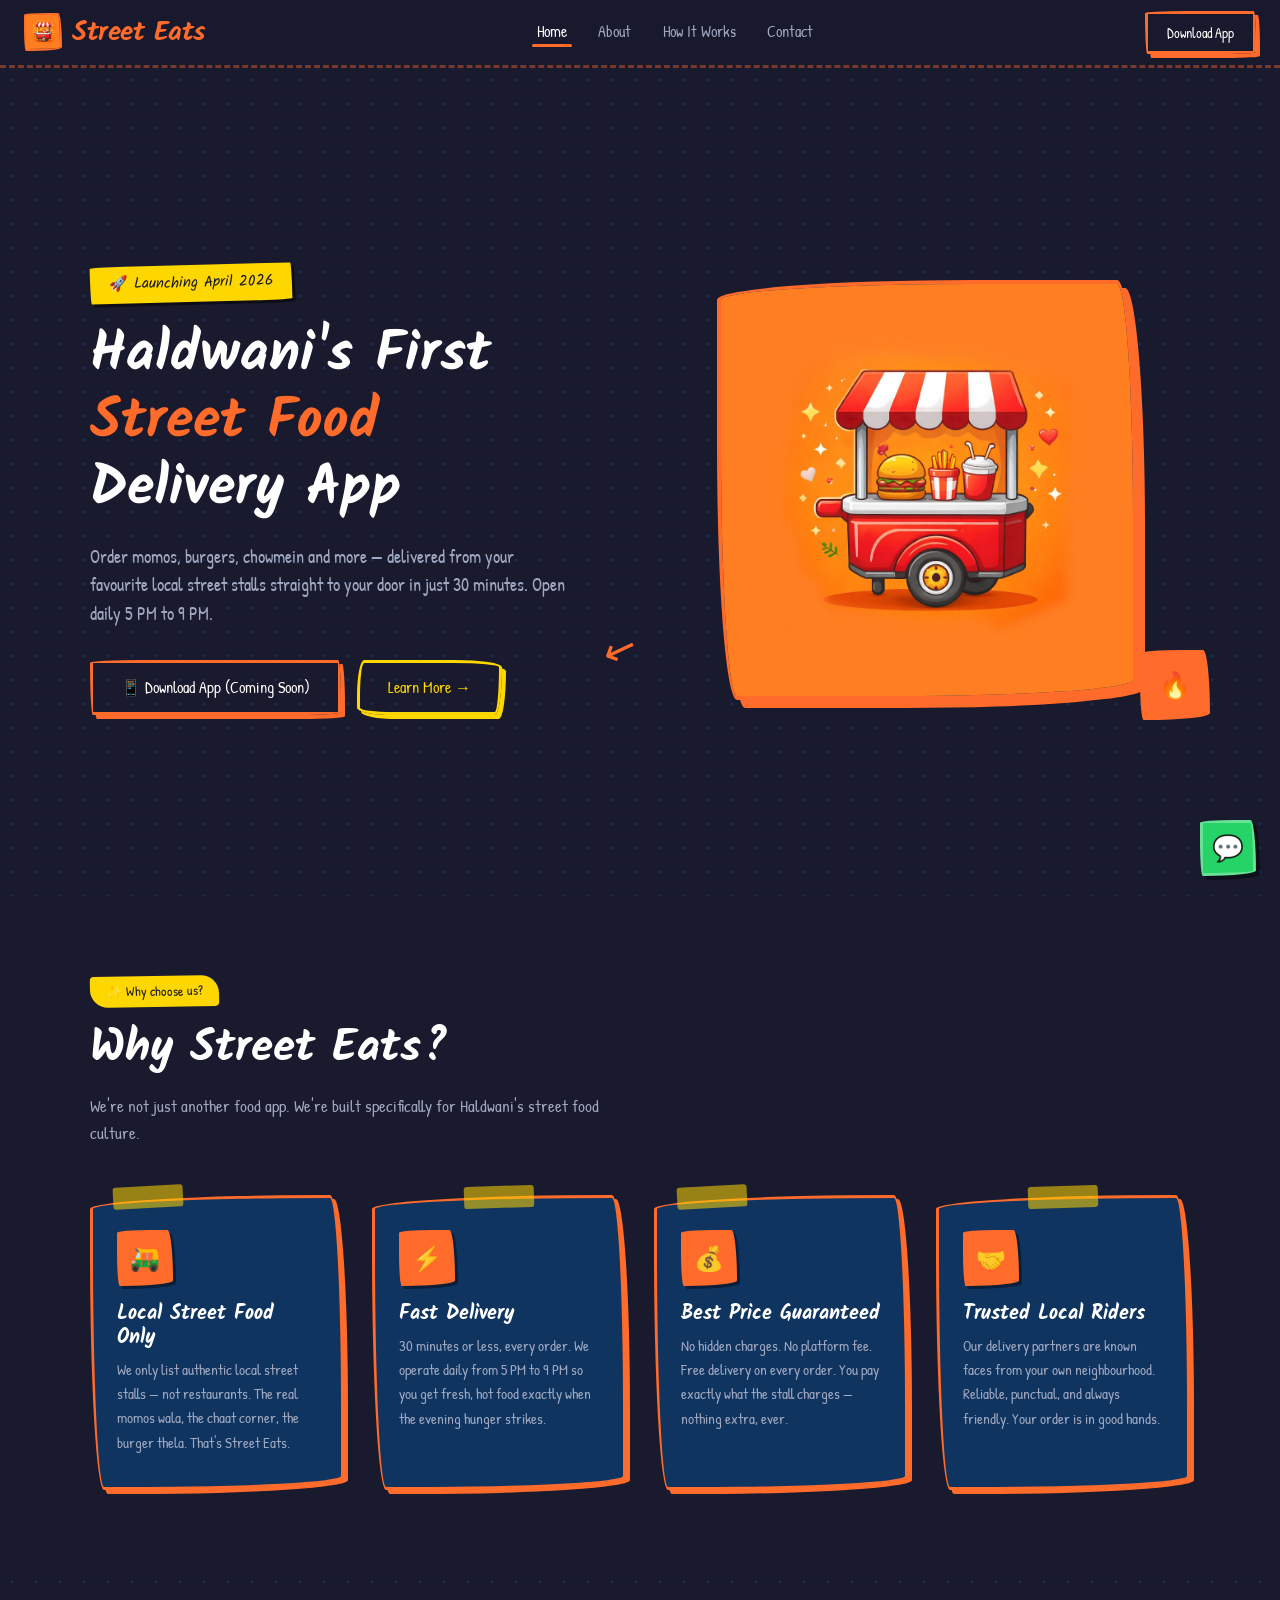
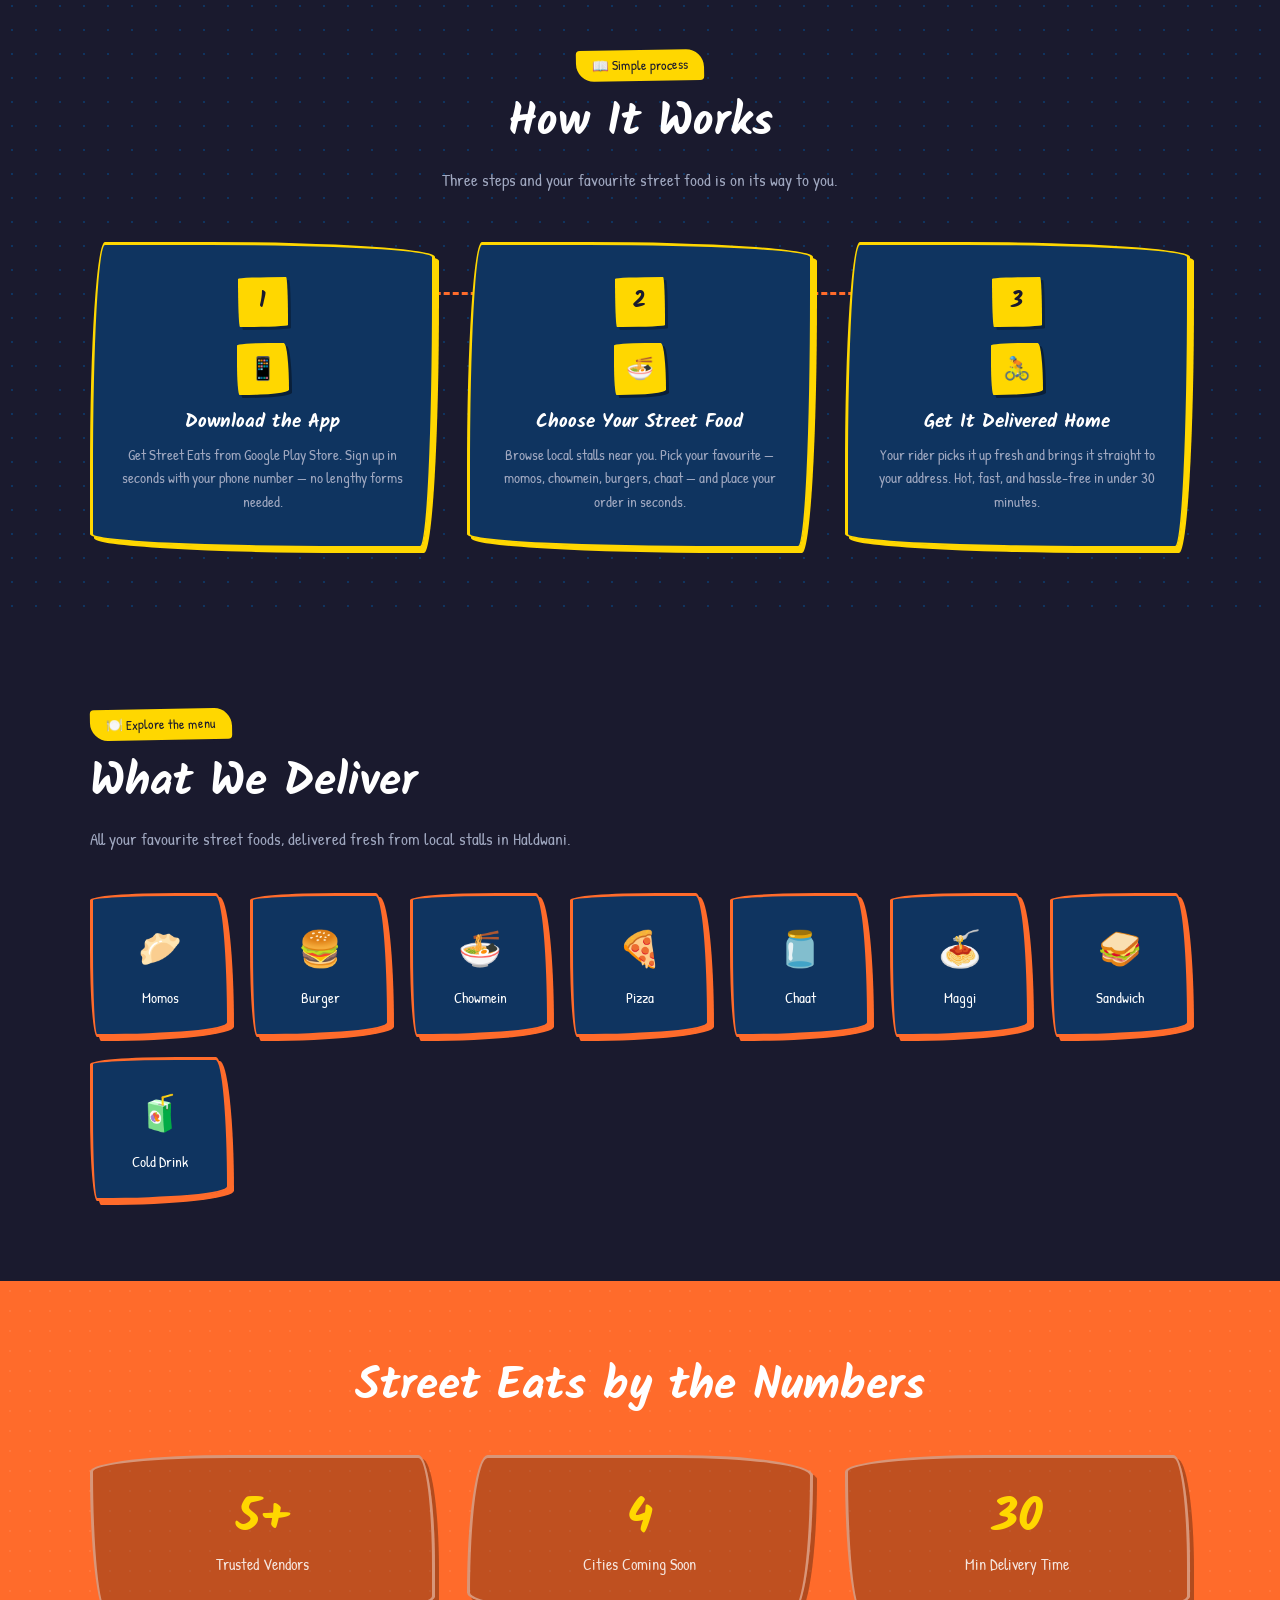
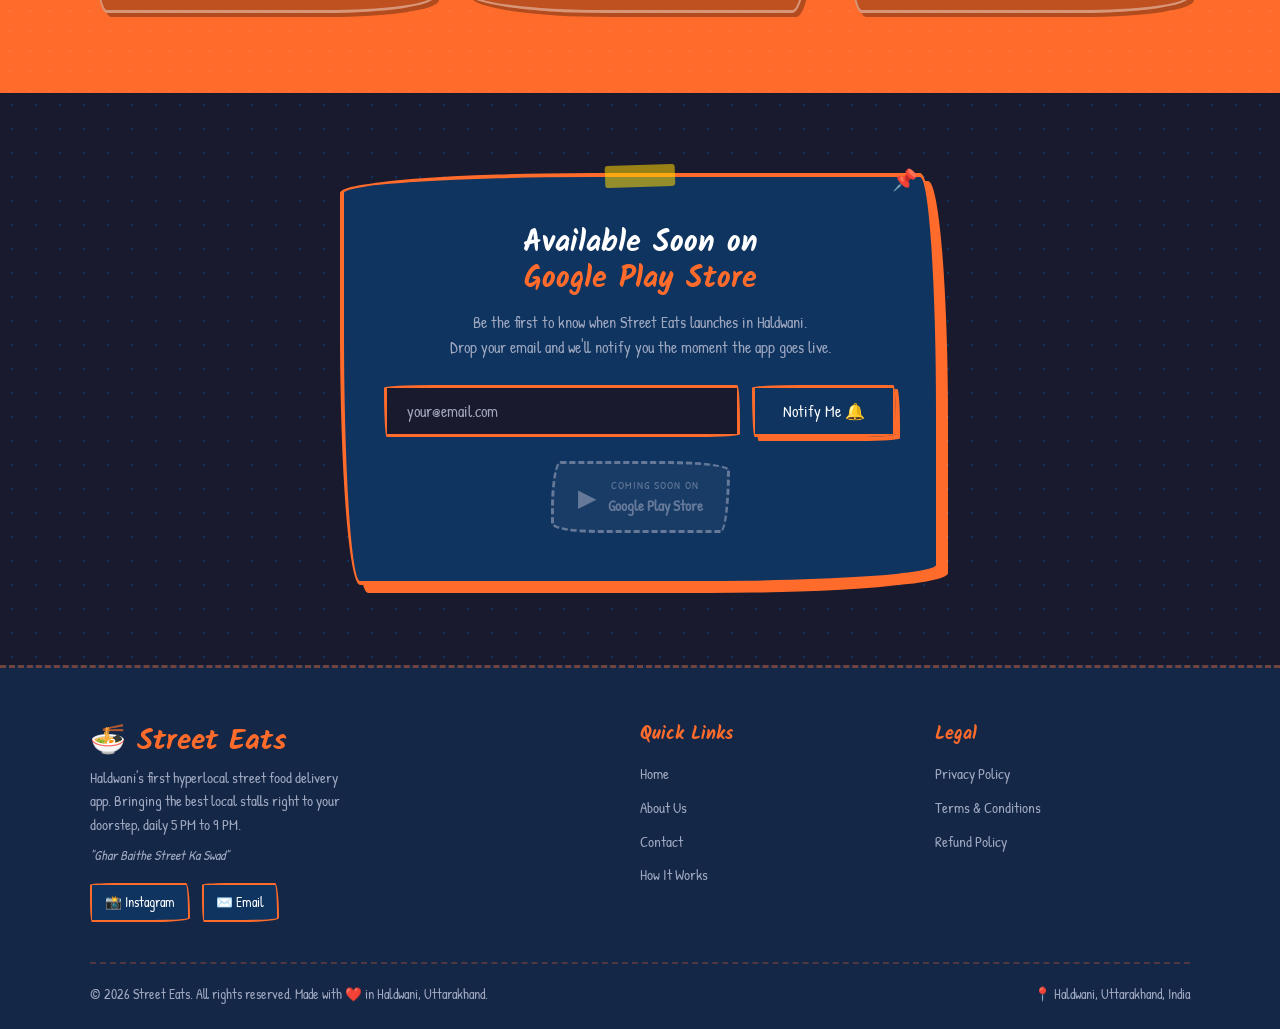
==== index.html @ ac2088eb "Update index.html" ====
<!DOCTYPE html>
<html lang="en">
<head>
  <meta charset="UTF-8" />
  <meta name="viewport" content="width=device-width, initial-scale=1.0" />
  <title>Street Eats — Haldwani's First Street Food Delivery App</title>
  <meta name="description" content="Street Eats delivers authentic local street food — momos, chowmein, burgers, chaat and more — right to your door in Haldwani. Open daily 5 PM to 9 PM. Launching April 2026." />
  <meta name="keywords" content="Street Eats, Haldwani food delivery, street food delivery, momos delivery Haldwani, local food app Uttarakhand" />
  <meta name="author" content="Street Eats" />
  <meta property="og:title" content="Street Eats — Haldwani's First Street Food Delivery App" />
  <meta property="og:description" content="Order momos, chowmein, burgers and more from your favourite local street stalls. Delivered in 30 minutes. Launching April 2026." />
  <meta property="og:type" content="website" />
  <meta property="og:image" content="logo.jpg" />
  <meta name="twitter:card" content="summary_large_image" />
  <link rel="icon" href="favicon.ico" type="image/x-icon" />
  <link rel="apple-touch-icon" href="apple-touch-icon.png" />
  <link rel="manifest" href="manifest.json" />
  <link rel="canonical" href="https://streeteats.in/" />
  <link rel="stylesheet" href="style.css" />
  <link rel="preconnect" href="https://fonts.googleapis.com" />
  <link rel="preconnect" href="https://fonts.gstatic.com" crossorigin />
  <link href="https://fonts.googleapis.com/css2?family=Kalam:wght@400;700&family=Patrick+Hand&display=swap" rel="stylesheet" />
</head>
<body>

<!-- NAVBAR -->
<nav class="navbar" role="navigation" aria-label="Main Navigation">
  <a href="index.html" class="nav-logo" aria-label="Street Eats Home">
    <img src="logo.jpg" alt="Street Eats Logo" width="38" height="38" />
    Street Eats
  </a>
  <ul class="nav-links" role="list">
    <li><a href="index.html">Home</a></li>
    <li><a href="about.html">About</a></li>
    <li><a href="index.html#how-it-works">How It Works</a></li>
    <li><a href="contact.html">Contact</a></li>
  </ul>
  <a href="index.html#download" class="nav-cta">Download App</a>
  <button class="hamburger" aria-label="Toggle Menu" aria-expanded="false">
    <span></span><span></span><span></span>
  </button>
  <div class="mobile-menu" role="list">
    <a href="index.html">Home</a>
    <a href="about.html">About</a>
    <a href="index.html#how-it-works">How It Works</a>
    <a href="contact.html">Contact</a>
    <a href="index.html#download">Download App</a>
  </div>
</nav>

<!-- HERO -->
<section class="hero dot-bg" aria-labelledby="hero-heading">
  <div class="hero-content">
    <div class="hero-text">
      <div class="hero-badge">🚀 Launching April 2026</div>
      <h1 id="hero-heading">
        Haldwani's First<br/>
        <span>Street Food</span><br/>
        Delivery App
      </h1>
      <p>Order momos, burgers, chowmein and more — delivered from your favourite local street stalls straight to your door in just 30 minutes. Open daily 5 PM to 9 PM.</p>
      <div class="hero-btns">
        <a href="#download" class="btn-primary">📱 Download App (Coming Soon)</a>
        <a href="about.html" class="btn-secondary">Learn More →</a>
      </div>
    </div>
    <div class="hero-img-wrapper">
      <div class="hero-img-box">
        <img src="logo.jpg" alt="Street Eats — Street Food Cart delivering local food" loading="eager" />
      </div>
      <div class="bounce-circle" aria-hidden="true">🔥</div>
      <div class="hand-arrow" aria-hidden="true">↙</div>
    </div>
  </div>
</section>

<!-- FEATURES -->
<section id="features" aria-labelledby="features-heading">
  <div class="container">
    <div class="reveal">
      <span class="section-tag">✨ Why choose us?</span>
      <h2 id="features-heading" class="section-title">Why Street Eats?</h2>
      <p class="section-subtitle">We're not just another food app. We're built specifically for Haldwani's street food culture.</p>
    </div>
    <div class="features-grid">
      <div class="feature-card tape tape-left reveal">
        <div class="icon-circle">🛺</div>
        <h3>Local Street Food Only</h3>
        <p>We only list authentic local street stalls — not restaurants. The real momos wala, the chaat corner, the burger thela. That's Street Eats.</p>
      </div>
      <div class="feature-card tape reveal">
        <div class="icon-circle">⚡</div>
        <h3>Fast Delivery</h3>
        <p>30 minutes or less, every order. We operate daily from 5 PM to 9 PM so you get fresh, hot food exactly when the evening hunger strikes.</p>
      </div>
      <div class="feature-card tape tape-left reveal">
        <div class="icon-circle">💰</div>
        <h3>Best Price Guaranteed</h3>
        <p>No hidden charges. No platform fee. Free delivery on every order. You pay exactly what the stall charges — nothing extra, ever.</p>
      </div>
      <div class="feature-card tape reveal">
        <div class="icon-circle">🤝</div>
        <h3>Trusted Local Riders</h3>
        <p>Our delivery partners are known faces from your own neighbourhood. Reliable, punctual, and always friendly. Your order is in good hands.</p>
      </div>
    </div>
  </div>
</section>

<!-- HOW IT WORKS -->
<section id="how-it-works" class="dot-bg" aria-labelledby="hiw-heading">
  <div class="container">
    <div class="reveal" style="text-align:center; margin-bottom:1rem;">
      <span class="section-tag">📖 Simple process</span>
      <h2 id="hiw-heading" class="section-title">How It Works</h2>
      <p class="section-subtitle" style="margin:0 auto;">Three steps and your favourite street food is on its way to you.</p>
    </div>
    <div class="steps-wrapper">
      <div class="step-card reveal">
        <div class="step-num">1</div>
        <div class="icon-circle icon-circle-gold" style="margin:0 auto 1rem; width:52px; height:52px; font-size:1.4rem;">📱</div>
        <h3>Download the App</h3>
        <p>Get Street Eats from Google Play Store. Sign up in seconds with your phone number — no lengthy forms needed.</p>
      </div>
      <div class="step-card reveal">
        <div class="step-num">2</div>
        <div class="icon-circle icon-circle-gold" style="margin:0 auto 1rem; width:52px; height:52px; font-size:1.4rem;">🍜</div>
        <h3>Choose Your Street Food</h3>
        <p>Browse local stalls near you. Pick your favourite — momos, chowmein, burgers, chaat — and place your order in seconds.</p>
      </div>
      <div class="step-card reveal">
        <div class="step-num">3</div>
        <div class="icon-circle icon-circle-gold" style="margin:0 auto 1rem; width:52px; height:52px; font-size:1.4rem;">🚴</div>
        <h3>Get It Delivered Home</h3>
        <p>Your rider picks it up fresh and brings it straight to your address. Hot, fast, and hassle-free in under 30 minutes.</p>
      </div>
    </div>
  </div>
</section>

<!-- FOOD CATEGORIES -->
<section id="menu" aria-labelledby="food-heading">
  <div class="container">
    <div class="reveal">
      <span class="section-tag">🍽️ Explore the menu</span>
      <h2 id="food-heading" class="section-title">What We Deliver</h2>
      <p class="section-subtitle">All your favourite street foods, delivered fresh from local stalls in Haldwani.</p>
    </div>
    <div class="food-grid" role="list">
      <div class="food-card reveal" role="listitem">
        <span class="emoji">🥟</span>
        <span>Momos</span>
      </div>
      <div class="food-card reveal" role="listitem">
        <span class="emoji">🍔</span>
        <span>Burger</span>
      </div>
      <div class="food-card reveal" role="listitem">
        <span class="emoji">🍜</span>
        <span>Chowmein</span>
      </div>
      <div class="food-card reveal" role="listitem">
        <span class="emoji">🍕</span>
        <span>Pizza</span>
      </div>
      <div class="food-card reveal" role="listitem">
        <span class="emoji">🫙</span>
        <span>Chaat</span>
      </div>
      <div class="food-card reveal" role="listitem">
        <span class="emoji">🍝</span>
        <span>Maggi</span>
      </div>
      <div class="food-card reveal" role="listitem">
        <span class="emoji">🥪</span>
        <span>Sandwich</span>
      </div>
      <div class="food-card reveal" role="listitem">
        <span class="emoji">🧃</span>
        <span>Cold Drink</span>
      </div>
    </div>
  </div>
</section>

<!-- STATS -->
<section class="stats-section" aria-labelledby="stats-heading">
  <div class="container">
    <h2 id="stats-heading" class="section-title reveal" style="text-align:center; color:#fff; margin-bottom:2.5rem;">Street Eats by the Numbers</h2>
    <div class="stats-grid">
      <div class="stat-blob reveal">
        <h3>5+</h3>
        <p>Trusted Vendors</p>
      </div>
      <div class="stat-blob reveal">
        <h3>4</h3>
        <p>Cities Coming Soon</p>
      </div>
      <div class="stat-blob reveal">
        <h3>30</h3>
        <p>Min Delivery Time</p>
      </div>
    </div>
  </div>
</section>

<!-- DOWNLOAD CTA -->
<section id="download" class="dot-bg" aria-labelledby="cta-heading">
  <div class="container">
    <div class="cta-card tape thumbtack reveal">
      <h2 id="cta-heading" style="font-size:1.9rem; margin-bottom:0.75rem;">Available Soon on<br/><span style="color:var(--primary)">Google Play Store</span></h2>
      <p style="color:var(--muted); margin-bottom:0.5rem;">Be the first to know when Street Eats launches in Haldwani.<br/>Drop your email and we'll notify you the moment the app goes live.</p>
      <form class="email-form notify-form" aria-label="Email notification signup">
        <input type="email" class="email-input" placeholder="your@email.com" required aria-label="Email address" />
        <button type="submit" class="btn-primary">Notify Me 🔔</button>
      </form>
      <div class="play-badge" aria-label="Google Play Store — Coming Soon">
        <span style="font-size:1.5rem;">▶</span>
        <div>
          <div style="font-size:0.7rem; letter-spacing:1px; text-transform:uppercase;">Coming soon on</div>
          <div style="font-size:0.95rem; font-weight:600;">Google Play Store</div>
        </div>
      </div>
    </div>
  </div>
</section>

<!-- FOOTER -->
<footer role="contentinfo">
  <div class="footer-grid">
    <div class="footer-brand">
      <h2>🍜 Street Eats</h2>
      <p>Haldwani's first hyperlocal street food delivery app. Bringing the best local stalls right to your doorstep, daily 5 PM to 9 PM.</p>
      <p style="margin-top:0.5rem; color:var(--muted); font-size:0.85rem; font-style:italic;">"Ghar Baithe Street Ka Swad"</p>
      <div class="footer-social">
        <a href="https://instagram.com/streeteats.hld" class="social-btn" target="_blank" rel="noopener noreferrer" aria-label="Follow us on Instagram">📸 Instagram</a>
        <a href="mailto:support@streeteats.in" class="social-btn" aria-label="Email us">✉️ Email</a>
      </div>
    </div>
    <div class="footer-links">
      <h4>Quick Links</h4>
      <ul>
        <li><a href="index.html">Home</a></li>
        <li><a href="about.html">About Us</a></li>
        <li><a href="contact.html">Contact</a></li>
        <li><a href="index.html#how-it-works">How It Works</a></li>
      </ul>
    </div>
    <div class="footer-links">
      <h4>Legal</h4>
      <ul>
        <li><a href="privacy.html">Privacy Policy</a></li>
        <li><a href="terms.html">Terms &amp; Conditions</a></li>
        <li><a href="refund.html">Refund Policy</a></li>
      </ul>
    </div>
  </div>
  <div class="footer-bottom">
    <p>© 2026 Street Eats. All rights reserved. Made with ❤️ in Haldwani, Uttarakhand.</p>
    <p>📍 Haldwani, Uttarakhand, India</p>
  </div>
</footer>

<!-- FLOATING BUTTONS -->
<a href="https://wa.me/918630140017" class="whatsapp-fab" target="_blank" rel="noopener noreferrer" aria-label="Chat with us on WhatsApp">💬</a>
<a href="#" class="scroll-top" aria-label="Scroll to top">↑</a>

<script src="script.js"></script>
</body>
</html>
---- style.css ----
@import url('https://fonts.googleapis.com/css2?family=Kalam:wght@400;700&family=Patrick+Hand&display=swap');

:root {
  --bg: #1A1A2E;
  --card: #0F3460;
  --primary: #FF6B2B;
  --gold: #FFD700;
  --text: #FFFFFF;
  --muted: #A0A8C0;
  --success: #00C48C;
  --shadow-sm: 4px 4px 0px 0px #FF6B2B;
  --shadow-lg: 8px 8px 0px 0px #FF6B2B;
  --shadow-gold: 4px 4px 0px 0px #FFD700;
  --radius-wobbly: 255px 15px 225px 15px / 15px 225px 15px 255px;
  --radius-wobbly-2: 15px 225px 15px 255px / 225px 15px 255px 15px;
  --radius-wobbly-3: 120px 20px 180px 10px / 10px 180px 20px 120px;
  --radius-wobbly-4: 30px 200px 30px 150px / 150px 30px 200px 30px;
  --radius-btn: 220px 12px 180px 12px / 12px 180px 12px 220px;
}

*, *::before, *::after { box-sizing: border-box; margin: 0; padding: 0; }

html { scroll-behavior: smooth; }

body {
  font-family: 'Patrick Hand', cursive;
  background: var(--bg);
  color: var(--text);
  line-height: 1.6;
  overflow-x: hidden;
}

h1, h2, h3, h4, h5 {
  font-family: 'Kalam', cursive;
  font-weight: 700;
  line-height: 1.2;
}

/* DOT PATTERN BG */
.dot-bg {
  background-color: var(--bg);
  background-image: radial-gradient(#0F3460 1.5px, transparent 1.5px);
  background-size: 24px 24px;
}

/* ─── NAVBAR ─── */
.navbar {
  position: sticky;
  top: 0;
  z-index: 1000;
  background: rgba(26, 26, 46, 0.97);
  backdrop-filter: blur(8px);
  border-bottom: 3px dashed rgba(255, 107, 43, 0.4);
  padding: 0 1.5rem;
  display: flex;
  align-items: center;
  justify-content: space-between;
  height: 68px;
}

.nav-logo {
  font-family: 'Kalam', cursive;
  font-size: 1.7rem;
  font-weight: 700;
  color: var(--primary);
  text-decoration: none;
  display: flex;
  align-items: center;
  gap: 10px;
  letter-spacing: -0.5px;
}

.nav-logo img {
  width: 38px;
  height: 38px;
  border-radius: var(--radius-wobbly-3);
  border: 2px solid var(--primary);
  object-fit: cover;
}

.nav-links {
  display: flex;
  align-items: center;
  gap: 0.25rem;
  list-style: none;
}

.nav-links a {
  font-family: 'Patrick Hand', cursive;
  font-size: 1rem;
  color: var(--muted);
  text-decoration: none;
  padding: 0.4rem 0.85rem;
  border-radius: 999px;
  transition: color 0.15s, background 0.15s;
  position: relative;
}

.nav-links a::after {
  content: '';
  position: absolute;
  bottom: 2px;
  left: 50%;
  transform: translateX(-50%);
  width: 0;
  height: 3px;
  background: var(--primary);
  border-radius: 4px;
  transition: width 0.2s;
}

.nav-links a:hover, .nav-links a.active {
  color: var(--text);
}

.nav-links a:hover::after, .nav-links a.active::after {
  width: 70%;
}

.nav-cta {
  font-family: 'Patrick Hand', cursive;
  background: transparent;
  border: 3px solid var(--primary);
  color: var(--text);
  padding: 0.45rem 1.2rem;
  border-radius: var(--radius-btn);
  cursor: pointer;
  font-size: 0.9rem;
  box-shadow: var(--shadow-sm);
  transition: all 0.1s;
  text-decoration: none;
  display: inline-block;
}

.nav-cta:hover {
  background: var(--primary);
  box-shadow: 2px 2px 0px 0px var(--primary);
  transform: translate(-1px, -1px);
}

.hamburger {
  display: none;
  flex-direction: column;
  gap: 5px;
  cursor: pointer;
  background: none;
  border: none;
  padding: 4px;
}

.hamburger span {
  display: block;
  width: 24px;
  height: 3px;
  background: var(--primary);
  border-radius: 4px;
  transition: all 0.3s;
}

.hamburger.open span:nth-child(1) { transform: translateY(8px) rotate(45deg); }
.hamburger.open span:nth-child(2) { opacity: 0; }
.hamburger.open span:nth-child(3) { transform: translateY(-8px) rotate(-45deg); }

.mobile-menu {
  display: none;
  position: absolute;
  top: 68px;
  left: 0;
  right: 0;
  background: rgba(15, 52, 96, 0.98);
  border-bottom: 3px solid var(--primary);
  padding: 1rem 1.5rem;
  flex-direction: column;
  gap: 0.5rem;
}

.mobile-menu.open { display: flex; }

.mobile-menu a {
  font-family: 'Patrick Hand', cursive;
  font-size: 1.1rem;
  color: var(--text);
  text-decoration: none;
  padding: 0.6rem 0;
  border-bottom: 1px dashed rgba(255,107,43,0.3);
}

.mobile-menu a:hover { color: var(--primary); }

/* ─── BUTTONS ─── */
.btn-primary {
  font-family: 'Patrick Hand', cursive;
  font-size: 1rem;
  background: transparent;
  color: var(--text);
  border: 3px solid var(--primary);
  padding: 0.75rem 1.75rem;
  border-radius: var(--radius-btn);
  box-shadow: var(--shadow-sm);
  cursor: pointer;
  text-decoration: none;
  display: inline-block;
  transition: all 0.1s;
  white-space: nowrap;
}

.btn-primary:hover {
  background: var(--primary);
  box-shadow: 2px 2px 0px 0px var(--primary);
  transform: translate(-2px, -2px);
}

.btn-primary:active {
  box-shadow: none;
  transform: translate(2px, 2px);
}

.btn-secondary {
  font-family: 'Patrick Hand', cursive;
  font-size: 1rem;
  background: transparent;
  color: var(--gold);
  border: 3px solid var(--gold);
  padding: 0.75rem 1.75rem;
  border-radius: var(--radius-wobbly-4);
  box-shadow: var(--shadow-gold);
  cursor: pointer;
  text-decoration: none;
  display: inline-block;
  transition: all 0.1s;
  white-space: nowrap;
}

.btn-secondary:hover {
  background: var(--gold);
  color: var(--bg);
  box-shadow: 2px 2px 0px 0px var(--gold);
  transform: translate(-2px, -2px);
}

.btn-secondary:active {
  box-shadow: none;
  transform: translate(2px, 2px);
}

/* ─── WOBBLY CARD ─── */
.card {
  background: var(--card);
  border: 3px solid var(--primary);
  border-radius: var(--radius-wobbly);
  box-shadow: var(--shadow-sm);
  padding: 1.5rem;
  transition: transform 0.1s, box-shadow 0.1s;
  position: relative;
}

.card:hover {
  transform: rotate(0.5deg) translate(-2px, -2px);
  box-shadow: var(--shadow-lg);
}

.card-gold {
  background: var(--gold);
  border: 3px solid var(--bg);
  border-radius: var(--radius-wobbly-2);
  box-shadow: 4px 4px 0px 0px var(--bg);
  color: var(--bg);
  padding: 1.5rem;
  transition: transform 0.1s, box-shadow 0.1s;
}

.card-gold:hover {
  transform: rotate(-0.5deg) translate(-2px, -2px);
  box-shadow: 8px 8px 0px 0px var(--bg);
}

/* TAPE DECORATION */
.tape::before {
  content: '';
  position: absolute;
  top: -12px;
  left: 50%;
  transform: translateX(-50%) rotate(-2deg);
  width: 70px;
  height: 22px;
  background: rgba(255, 215, 0, 0.55);
  border-radius: 3px;
  z-index: 2;
}

.tape-left::before {
  left: 20px;
  transform: rotate(-3deg);
}

/* THUMBTACK */
.thumbtack::after {
  content: '📌';
  position: absolute;
  top: -14px;
  right: 18px;
  font-size: 1.3rem;
}

/* ─── ICON CIRCLE ─── */
.icon-circle {
  width: 56px;
  height: 56px;
  background: var(--primary);
  border-radius: var(--radius-wobbly-3);
  display: flex;
  align-items: center;
  justify-content: center;
  font-size: 1.5rem;
  flex-shrink: 0;
  box-shadow: 3px 3px 0px 0px rgba(0,0,0,0.4);
}

.icon-circle-gold {
  background: var(--gold);
}

/* ─── SECTION STYLES ─── */
section {
  padding: 5rem 1.5rem;
}

.container {
  max-width: 1100px;
  margin: 0 auto;
}

.section-tag {
  display: inline-block;
  background: var(--gold);
  color: var(--bg);
  font-family: 'Patrick Hand', cursive;
  font-size: 0.85rem;
  font-weight: 400;
  padding: 0.3rem 1rem;
  border-radius: 4px 18px 4px 18px;
  margin-bottom: 1rem;
  box-shadow: 3px 3px 0px 0px var(--bg);
  transform: rotate(-1deg);
  display: inline-block;
}

.section-title {
  font-size: clamp(1.8rem, 4vw, 2.8rem);
  margin-bottom: 1rem;
}

.section-subtitle {
  font-family: 'Patrick Hand', cursive;
  color: var(--muted);
  font-size: 1.05rem;
  max-width: 520px;
}

/* ─── HERO ─── */
.hero {
  min-height: 92vh;
  display: flex;
  align-items: center;
  padding: 5rem 1.5rem 4rem;
  position: relative;
  overflow: hidden;
}

.hero-content {
  max-width: 1100px;
  margin: 0 auto;
  display: grid;
  grid-template-columns: 1fr 1fr;
  gap: 3rem;
  align-items: center;
  width: 100%;
}

.hero-badge {
  display: inline-block;
  background: var(--gold);
  color: var(--bg);
  font-family: 'Kalam', cursive;
  font-size: 0.95rem;
  padding: 0.4rem 1.2rem;
  border-radius: 200px 8px 180px 8px / 8px 180px 8px 200px;
  box-shadow: 3px 3px 0px 0px rgba(0,0,0,0.5);
  margin-bottom: 1.25rem;
  transform: rotate(-1.5deg);
}

.hero h1 {
  font-size: clamp(2.2rem, 5vw, 3.5rem);
  margin-bottom: 1.25rem;
  color: var(--text);
}

.hero h1 span { color: var(--primary); }

.hero p {
  font-size: 1.1rem;
  color: var(--muted);
  margin-bottom: 2rem;
  max-width: 480px;
}

.hero-btns {
  display: flex;
  gap: 1rem;
  flex-wrap: wrap;
  align-items: center;
}

.hero-img-wrapper {
  position: relative;
  display: flex;
  justify-content: center;
  align-items: center;
}

.hero-img-box {
  background: var(--card);
  border: 4px solid var(--primary);
  border-radius: 255px 20px 240px 20px / 20px 240px 20px 255px;
  box-shadow: var(--shadow-lg);
  width: 100%;
  max-width: 420px;
  aspect-ratio: 1;
  display: flex;
  align-items: center;
  justify-content: center;
  overflow: hidden;
  position: relative;
}

.hero-img-box img {
  width: 100%;
  height: 100%;
  object-fit: cover;
}

.bounce-circle {
  position: absolute;
  bottom: -20px;
  right: -20px;
  width: 70px;
  height: 70px;
  background: var(--primary);
  border-radius: var(--radius-wobbly-3);
  animation: bounce 3s infinite;
  display: flex;
  align-items: center;
  justify-content: center;
  font-size: 1.6rem;
}

@keyframes bounce {
  0%, 100% { transform: translateY(0) rotate(-5deg); }
  50% { transform: translateY(-14px) rotate(5deg); }
}

.hand-arrow {
  position: absolute;
  left: -60px;
  bottom: 20px;
  font-size: 2.5rem;
  transform: rotate(20deg);
  color: var(--primary);
  animation: wiggle 2s infinite;
}

@keyframes wiggle {
  0%,100% { transform: rotate(20deg); }
  50% { transform: rotate(30deg) translateX(-4px); }
}

/* ─── FEATURES ─── */
.features-grid {
  display: grid;
  grid-template-columns: repeat(auto-fit, minmax(240px, 1fr));
  gap: 1.75rem;
  margin-top: 3rem;
}

.feature-card {
  background: var(--card);
  border: 3px solid var(--primary);
  border-radius: var(--radius-wobbly);
  box-shadow: var(--shadow-sm);
  padding: 2rem 1.5rem;
  position: relative;
  transition: transform 0.1s, box-shadow 0.1s;
}

.feature-card:nth-child(1) { transform: rotate(-1.5deg); }
.feature-card:nth-child(2) { transform: rotate(1deg); }
.feature-card:nth-child(3) { transform: rotate(-0.8deg); }
.feature-card:nth-child(4) { transform: rotate(1.5deg); }

.feature-card:hover {
  box-shadow: var(--shadow-lg);
}

.feature-card:nth-child(1):hover { transform: rotate(-0.5deg) translate(-2px,-2px); }
.feature-card:nth-child(2):hover { transform: rotate(2deg) translate(-2px,-2px); }
.feature-card:nth-child(3):hover { transform: rotate(0deg) translate(-2px,-2px); }
.feature-card:nth-child(4):hover { transform: rotate(2.5deg) translate(-2px,-2px); }

.feature-card h3 {
  font-size: 1.25rem;
  margin: 1rem 0 0.5rem;
}

.feature-card p {
  color: var(--muted);
  font-size: 0.95rem;
}

/* ─── HOW IT WORKS ─── */
.steps-wrapper {
  display: grid;
  grid-template-columns: repeat(3, 1fr);
  gap: 2rem;
  margin-top: 3rem;
  position: relative;
}

.steps-wrapper::before {
  content: '';
  position: absolute;
  top: 50px;
  left: 15%;
  right: 15%;
  height: 3px;
  border-top: 3px dashed var(--primary);
  z-index: 0;
}

.step-card {
  background: var(--card);
  border: 3px solid var(--gold);
  border-radius: var(--radius-wobbly-2);
  box-shadow: var(--shadow-gold);
  padding: 2rem 1.5rem;
  text-align: center;
  position: relative;
  z-index: 1;
  transition: transform 0.1s;
}

.step-card:nth-child(1) { transform: rotate(-1.2deg); }
.step-card:nth-child(2) { transform: rotate(0.8deg); }
.step-card:nth-child(3) { transform: rotate(-1.5deg); }

.step-card:hover { transform: rotate(0deg) scale(1.02); }

.step-num {
  width: 50px;
  height: 50px;
  background: var(--gold);
  color: var(--bg);
  border-radius: 200px 8px 180px 8px / 8px 180px 8px 200px;
  display: flex;
  align-items: center;
  justify-content: center;
  font-family: 'Kalam', cursive;
  font-size: 1.4rem;
  font-weight: 700;
  margin: 0 auto 1rem;
  box-shadow: 3px 3px 0px 0px rgba(0,0,0,0.3);
}

.step-card h3 {
  font-size: 1.2rem;
  margin-bottom: 0.6rem;
}

.step-card p {
  color: var(--muted);
  font-size: 0.92rem;
}

/* ─── FOOD CATEGORIES ─── */
.food-grid {
  display: grid;
  grid-template-columns: repeat(auto-fill, minmax(130px, 1fr));
  gap: 1.25rem;
  margin-top: 2.5rem;
}

.food-card {
  background: var(--card);
  border: 3px solid var(--primary);
  border-radius: var(--radius-wobbly-3);
  box-shadow: var(--shadow-sm);
  padding: 1.5rem 1rem;
  text-align: center;
  cursor: pointer;
  transition: transform 0.1s, box-shadow 0.1s;
}

.food-card:nth-child(odd) { transform: rotate(-1deg); }
.food-card:nth-child(even) { transform: rotate(1deg); }

.food-card:hover {
  transform: rotate(-2deg) translate(-2px, -3px) scale(1.05);
  box-shadow: var(--shadow-lg);
}

.food-card .emoji { font-size: 2.2rem; display: block; margin-bottom: 0.5rem; }
.food-card span:last-child {
  font-family: 'Patrick Hand', cursive;
  font-size: 0.95rem;
  color: var(--text);
}

/* ─── STATS ─── */
.stats-section {
  background: var(--primary);
  position: relative;
  overflow: hidden;
}

.stats-section::before {
  content: '';
  position: absolute;
  inset: 0;
  background-image: radial-gradient(rgba(255,255,255,0.08) 1px, transparent 1px);
  background-size: 20px 20px;
}

.stats-grid {
  display: grid;
  grid-template-columns: repeat(3, 1fr);
  gap: 2rem;
  position: relative;
  z-index: 1;
}

.stat-blob {
  background: rgba(0,0,0,0.25);
  border: 3px solid rgba(255,255,255,0.4);
  border-radius: 255px 30px 200px 30px / 30px 200px 30px 255px;
  padding: 2rem 1rem;
  text-align: center;
  box-shadow: 4px 4px 0px 0px rgba(0,0,0,0.3);
}

.stat-blob:nth-child(2) {
  border-radius: 30px 200px 30px 200px / 200px 30px 200px 30px;
  transform: rotate(1deg);
}

.stat-blob h3 {
  font-size: 3rem;
  color: var(--gold);
  margin-bottom: 0.3rem;
}

.stat-blob p {
  font-family: 'Patrick Hand', cursive;
  color: rgba(255,255,255,0.85);
  font-size: 1rem;
}

/* ─── CTA / DOWNLOAD ─── */
.cta-card {
  background: var(--card);
  border: 4px solid var(--primary);
  border-radius: 255px 20px 240px 20px / 20px 240px 20px 255px;
  box-shadow: var(--shadow-lg);
  padding: 3rem 2.5rem;
  max-width: 600px;
  margin: 0 auto;
  position: relative;
  text-align: center;
}

.email-form {
  display: flex;
  gap: 0.75rem;
  margin-top: 1.5rem;
  flex-wrap: wrap;
  justify-content: center;
}

.email-input {
  font-family: 'Patrick Hand', cursive;
  font-size: 1rem;
  background: var(--bg);
  border: 3px solid var(--primary);
  border-radius: var(--radius-btn);
  color: var(--text);
  padding: 0.7rem 1.25rem;
  flex: 1;
  min-width: 200px;
  outline: none;
  transition: border-color 0.15s;
}

.email-input:focus {
  border-color: var(--gold);
}

.email-input::placeholder { color: var(--muted); }

.play-badge {
  display: inline-flex;
  align-items: center;
  gap: 0.75rem;
  margin-top: 1.5rem;
  background: rgba(255,255,255,0.07);
  border: 3px dashed var(--muted);
  border-radius: var(--radius-wobbly-4);
  padding: 0.75rem 1.5rem;
  opacity: 0.6;
  font-family: 'Patrick Hand', cursive;
  font-size: 0.9rem;
  color: var(--muted);
}

/* ─── FOOTER ─── */
footer {
  background: rgba(15, 52, 96, 0.5);
  border-top: 3px dashed rgba(255, 107, 43, 0.4);
  padding: 3.5rem 1.5rem 1.5rem;
}

.footer-grid {
  max-width: 1100px;
  margin: 0 auto;
  display: grid;
  grid-template-columns: 2fr 1fr 1fr;
  gap: 2.5rem;
  margin-bottom: 2.5rem;
}

.footer-brand h2 {
  font-family: 'Kalam', cursive;
  font-size: 1.8rem;
  color: var(--primary);
  margin-bottom: 0.5rem;
}

.footer-brand p {
  color: var(--muted);
  font-size: 0.92rem;
  max-width: 260px;
}

.footer-social {
  margin-top: 1rem;
  display: flex;
  gap: 0.75rem;
}

.social-btn {
  background: var(--card);
  border: 2px solid var(--primary);
  border-radius: var(--radius-wobbly-3);
  padding: 0.4rem 0.8rem;
  font-size: 0.85rem;
  color: var(--text);
  text-decoration: none;
  transition: all 0.1s;
}

.social-btn:hover {
  background: var(--primary);
  transform: rotate(-2deg);
}

.footer-links h4 {
  font-family: 'Kalam', cursive;
  font-size: 1.1rem;
  color: var(--primary);
  margin-bottom: 1rem;
}

.footer-links ul {
  list-style: none;
  display: flex;
  flex-direction: column;
  gap: 0.5rem;
}

.footer-links ul a {
  color: var(--muted);
  text-decoration: none;
  font-size: 0.92rem;
  transition: color 0.15s;
  position: relative;
  display: inline-block;
}

.footer-links ul a::after {
  content: '';
  position: absolute;
  bottom: -1px;
  left: 0;
  width: 0;
  height: 2px;
  background: var(--primary);
  border-radius: 4px;
  transition: width 0.2s;
}

.footer-links ul a:hover { color: var(--text); }
.footer-links ul a:hover::after { width: 100%; }

.footer-bottom {
  max-width: 1100px;
  margin: 0 auto;
  border-top: 2px dashed rgba(255,107,43,0.25);
  padding-top: 1.25rem;
  display: flex;
  align-items: center;
  justify-content: space-between;
  flex-wrap: wrap;
  gap: 0.5rem;
}

.footer-bottom p {
  color: var(--muted);
  font-size: 0.85rem;
}

/* ─── WHATSAPP FAB ─── */
.whatsapp-fab {
  position: fixed;
  bottom: 1.5rem;
  right: 1.5rem;
  width: 56px;
  height: 56px;
  background: #25D366;
  border-radius: var(--radius-wobbly-3);
  box-shadow: 4px 4px 0px 0px rgba(0,0,0,0.4);
  display: flex;
  align-items: center;
  justify-content: center;
  font-size: 1.6rem;
  text-decoration: none;
  z-index: 2000;
  transition: transform 0.15s, box-shadow 0.15s;
  border: 3px solid rgba(255,255,255,0.3);
}

.whatsapp-fab:hover {
  transform: rotate(-5deg) scale(1.1);
  box-shadow: 6px 6px 0px 0px rgba(0,0,0,0.5);
}

/* ─── SCROLL TOP ─── */
.scroll-top {
  position: fixed;
  bottom: 5rem;
  right: 1.5rem;
  width: 44px;
  height: 44px;
  background: var(--card);
  border: 3px solid var(--primary);
  border-radius: var(--radius-wobbly-3);
  box-shadow: var(--shadow-sm);
  display: flex;
  align-items: center;
  justify-content: center;
  cursor: pointer;
  z-index: 2000;
  opacity: 0;
  transform: translateY(10px);
  transition: opacity 0.25s, transform 0.25s;
  font-size: 1.1rem;
  color: var(--primary);
  text-decoration: none;
}

.scroll-top.visible {
  opacity: 1;
  transform: translateY(0);
}

.scroll-top:hover {
  background: var(--primary);
  color: var(--text);
  transform: rotate(-5deg) translateY(-2px);
}

/* ─── SCROLL ANIMATIONS ─── */
.reveal {
  opacity: 0;
  transform: translateY(28px);
  transition: opacity 0.6s ease, transform 0.6s ease;
}

.reveal.visible {
  opacity: 1;
  transform: translateY(0);
}

/* ─── PAGE HERO (inner pages) ─── */
.page-hero {
  padding: 5rem 1.5rem 3rem;
  text-align: center;
}

.page-hero h1 {
  font-size: clamp(2rem, 5vw, 3.2rem);
  margin-bottom: 0.75rem;
}

.page-hero h1 span { color: var(--primary); }

.orange-underline {
  display: block;
  width: 120px;
  height: 6px;
  background: var(--primary);
  border-radius: 4px;
  margin: 0.5rem auto 0;
  transform: rotate(-1.5deg);
}

/* ─── CONTACT ─── */
.contact-grid {
  display: grid;
  grid-template-columns: 1.5fr 1fr;
  gap: 2.5rem;
  align-items: start;
  margin-top: 3rem;
}

.form-group {
  margin-bottom: 1.25rem;
}

.form-group label {
  display: block;
  font-family: 'Patrick Hand', cursive;
  font-size: 0.9rem;
  color: var(--muted);
  margin-bottom: 0.4rem;
}

.form-group input,
.form-group select,
.form-group textarea {
  width: 100%;
  font-family: 'Patrick Hand', cursive;
  font-size: 1rem;
  background: var(--bg);
  border: 3px solid var(--primary);
  border-radius: var(--radius-wobbly-4);
  color: var(--text);
  padding: 0.7rem 1rem;
  outline: none;
  transition: border-color 0.15s;
  resize: vertical;
}

.form-group input:focus,
.form-group textarea:focus {
  border-color: var(--gold);
}

.form-group input::placeholder,
.form-group textarea::placeholder { color: var(--muted); }

.contact-info-cards {
  display: flex;
  flex-direction: column;
  gap: 1rem;
}

.info-card {
  background: var(--card);
  border: 3px solid var(--primary);
  border-radius: var(--radius-wobbly-3);
  box-shadow: var(--shadow-sm);
  padding: 1.1rem 1.25rem;
  display: flex;
  align-items: center;
  gap: 1rem;
  transition: transform 0.1s;
}

.info-card:hover { transform: rotate(-1deg) translate(-1px,-1px); }

.info-card .icon-circle { width: 44px; height: 44px; font-size: 1.1rem; flex-shrink: 0; }

.info-card h4 {
  font-size: 0.85rem;
  color: var(--muted);
  font-weight: 400;
  margin-bottom: 0.15rem;
}

.info-card p {
  font-size: 0.95rem;
  color: var(--text);
}

/* ─── ABOUT ─── */
.story-grid {
  display: grid;
  grid-template-columns: 1fr 1fr;
  gap: 3rem;
  align-items: center;
  margin-top: 3rem;
}

.story-img {
  background: var(--card);
  border: 4px solid var(--primary);
  border-radius: var(--radius-wobbly);
  box-shadow: var(--shadow-lg);
  aspect-ratio: 4/3;
  display: flex;
  align-items: center;
  justify-content: center;
  font-size: 4rem;
  position: relative;
  overflow: hidden;
}

.founders-grid {
  display: grid;
  grid-template-columns: repeat(2, 1fr);
  gap: 1.75rem;
  margin-top: 2.5rem;
}

.founder-card {
  background: var(--card);
  border: 3px solid var(--primary);
  border-radius: var(--radius-wobbly);
  box-shadow: var(--shadow-sm);
  padding: 2rem 1.5rem;
  text-align: center;
  position: relative;
  transition: transform 0.1s, box-shadow 0.1s;
}

.founder-card:nth-child(1) { transform: rotate(-1deg); }
.founder-card:nth-child(2) { transform: rotate(1.2deg); }
.founder-card:nth-child(3) { transform: rotate(0.8deg); }
.founder-card:nth-child(4) { transform: rotate(-1.5deg); }

.founder-card:hover {
  box-shadow: var(--shadow-lg);
}

.founder-card:nth-child(1):hover { transform: rotate(-0.3deg) translate(-2px,-2px); }
.founder-card:nth-child(2):hover { transform: rotate(2deg) translate(-2px,-2px); }
.founder-card:nth-child(3):hover { transform: rotate(1.5deg) translate(-2px,-2px); }
.founder-card:nth-child(4):hover { transform: rotate(-0.8deg) translate(-2px,-2px); }

.founder-avatar {
  width: 90px;
  height: 90px;
  border: 4px solid var(--primary);
  border-radius: 200px 15px 180px 15px / 15px 180px 15px 200px;
  box-shadow: 4px 4px 0px 0px var(--primary);
  margin: 0 auto 1rem;
  overflow: hidden;
  background: var(--bg);
  display: flex;
  align-items: center;
  justify-content: center;
  font-size: 2.2rem;
}

.founder-avatar img {
  width: 100%;
  height: 100%;
  object-fit: cover;
}

.founder-card h3 {
  font-size: 1.15rem;
  margin-bottom: 0.2rem;
}

.founder-card .role {
  font-size: 0.85rem;
  color: var(--primary);
  margin-bottom: 0.75rem;
}

.founder-card p {
  font-size: 0.88rem;
  color: var(--muted);
}

/* MISSION CARD */
.mission-card {
  background: var(--card);
  border-left: 5px dashed var(--primary);
  border-top: 3px solid var(--primary);
  border-right: 3px solid var(--primary);
  border-bottom: 3px solid var(--primary);
  border-radius: 8px 120px 8px 8px / 8px 8px 120px 8px;
  box-shadow: var(--shadow-lg);
  padding: 2rem 2.5rem;
  max-width: 720px;
  margin: 2.5rem auto;
  text-align: center;
}

.mission-card p {
  font-size: 1.25rem;
  font-style: italic;
  color: var(--text);
}

/* TIMELINE */
.timeline {
  position: relative;
  max-width: 680px;
  margin: 3rem auto 0;
  padding-left: 2rem;
}

.timeline::before {
  content: '';
  position: absolute;
  left: 0.5rem;
  top: 0;
  bottom: 0;
  width: 3px;
  border-left: 3px dashed var(--primary);
}

.timeline-item {
  position: relative;
  padding: 0 0 2.5rem 2rem;
}

.timeline-item::before {
  content: '';
  position: absolute;
  left: -0.35rem;
  top: 6px;
  width: 16px;
  height: 16px;
  background: var(--primary);
  border-radius: var(--radius-wobbly-3);
  box-shadow: 2px 2px 0px 0px rgba(0,0,0,0.4);
}

.timeline-item.active::before { background: var(--gold); }

.timeline-item h4 {
  font-family: 'Kalam', cursive;
  font-size: 1rem;
  color: var(--gold);
  margin-bottom: 0.25rem;
}

.timeline-item.active h4 { color: var(--primary); font-size: 1.1rem; }

.timeline-item p {
  font-size: 0.95rem;
  color: var(--muted);
}

/* ─── LEGAL PAGES ─── */
.legal-content {
  max-width: 800px;
  margin: 0 auto;
  padding: 2rem 1.5rem 5rem;
}

.legal-content h2 {
  font-size: 1.5rem;
  color: var(--primary);
  margin: 2.5rem 0 0.75rem;
  padding-bottom: 0.4rem;
  border-bottom: 2px dashed rgba(255,107,43,0.3);
}

.legal-content h3 {
  font-size: 1.15rem;
  color: var(--gold);
  margin: 1.75rem 0 0.5rem;
}

.legal-content p {
  color: var(--muted);
  font-size: 0.97rem;
  margin-bottom: 1rem;
  line-height: 1.75;
}

.legal-content ul {
  list-style: none;
  margin: 0.5rem 0 1rem 1rem;
}

.legal-content ul li {
  color: var(--muted);
  font-size: 0.97rem;
  padding: 0.3rem 0;
  padding-left: 1.5rem;
  position: relative;
}

.legal-content ul li::before {
  content: '→';
  position: absolute;
  left: 0;
  color: var(--primary);
}

.legal-meta {
  background: var(--card);
  border: 3px dashed var(--primary);
  border-radius: var(--radius-wobbly-3);
  padding: 1.25rem 1.5rem;
  margin-bottom: 2.5rem;
  font-size: 0.9rem;
  color: var(--muted);
}

/* ─── VALUES GRID ─── */
.values-grid {
  display: grid;
  grid-template-columns: repeat(3, 1fr);
  gap: 1.5rem;
  margin-top: 2.5rem;
}

/* ─── RESPONSIVE ─── */
@media (max-width: 900px) {
  .hero-content { grid-template-columns: 1fr; text-align: center; }
  .hero-btns { justify-content: center; }
  .hero p { margin-left: auto; margin-right: auto; }
  .hero-img-wrapper { max-width: 320px; margin: 0 auto; }
  .hand-arrow { display: none; }
  .steps-wrapper { grid-template-columns: 1fr; }
  .steps-wrapper::before { display: none; }
  .stats-grid { grid-template-columns: 1fr; gap: 1.25rem; }
  .contact-grid { grid-template-columns: 1fr; }
  .story-grid { grid-template-columns: 1fr; }
  .founders-grid { grid-template-columns: 1fr; }
  .values-grid { grid-template-columns: 1fr; }
  .footer-grid { grid-template-columns: 1fr; }
}

@media (max-width: 700px) {
  .nav-links, .nav-cta { display: none; }
  .hamburger { display: flex; }
  .features-grid { grid-template-columns: 1fr; }
  .food-grid { grid-template-columns: repeat(3, 1fr); }
  .founders-grid { grid-template-columns: 1fr; }
}

@media (max-width: 460px) {
  .food-grid { grid-template-columns: repeat(2, 1fr); }
  .hero-btns { flex-direction: column; align-items: center; }
}

/* TOAST */
.toast {
  position: fixed;
  bottom: 1.5rem;
  left: 50%;
  transform: translateX(-50%) translateY(100px);
  background: var(--success);
  color: var(--bg);
  font-family: 'Patrick Hand', cursive;
  padding: 0.75rem 1.75rem;
  border-radius: var(--radius-wobbly-4);
  box-shadow: var(--shadow-sm);
  z-index: 9999;
  transition: transform 0.3s;
  font-size: 1rem;
}

.toast.show { transform: translateX(-50%) translateY(0); }
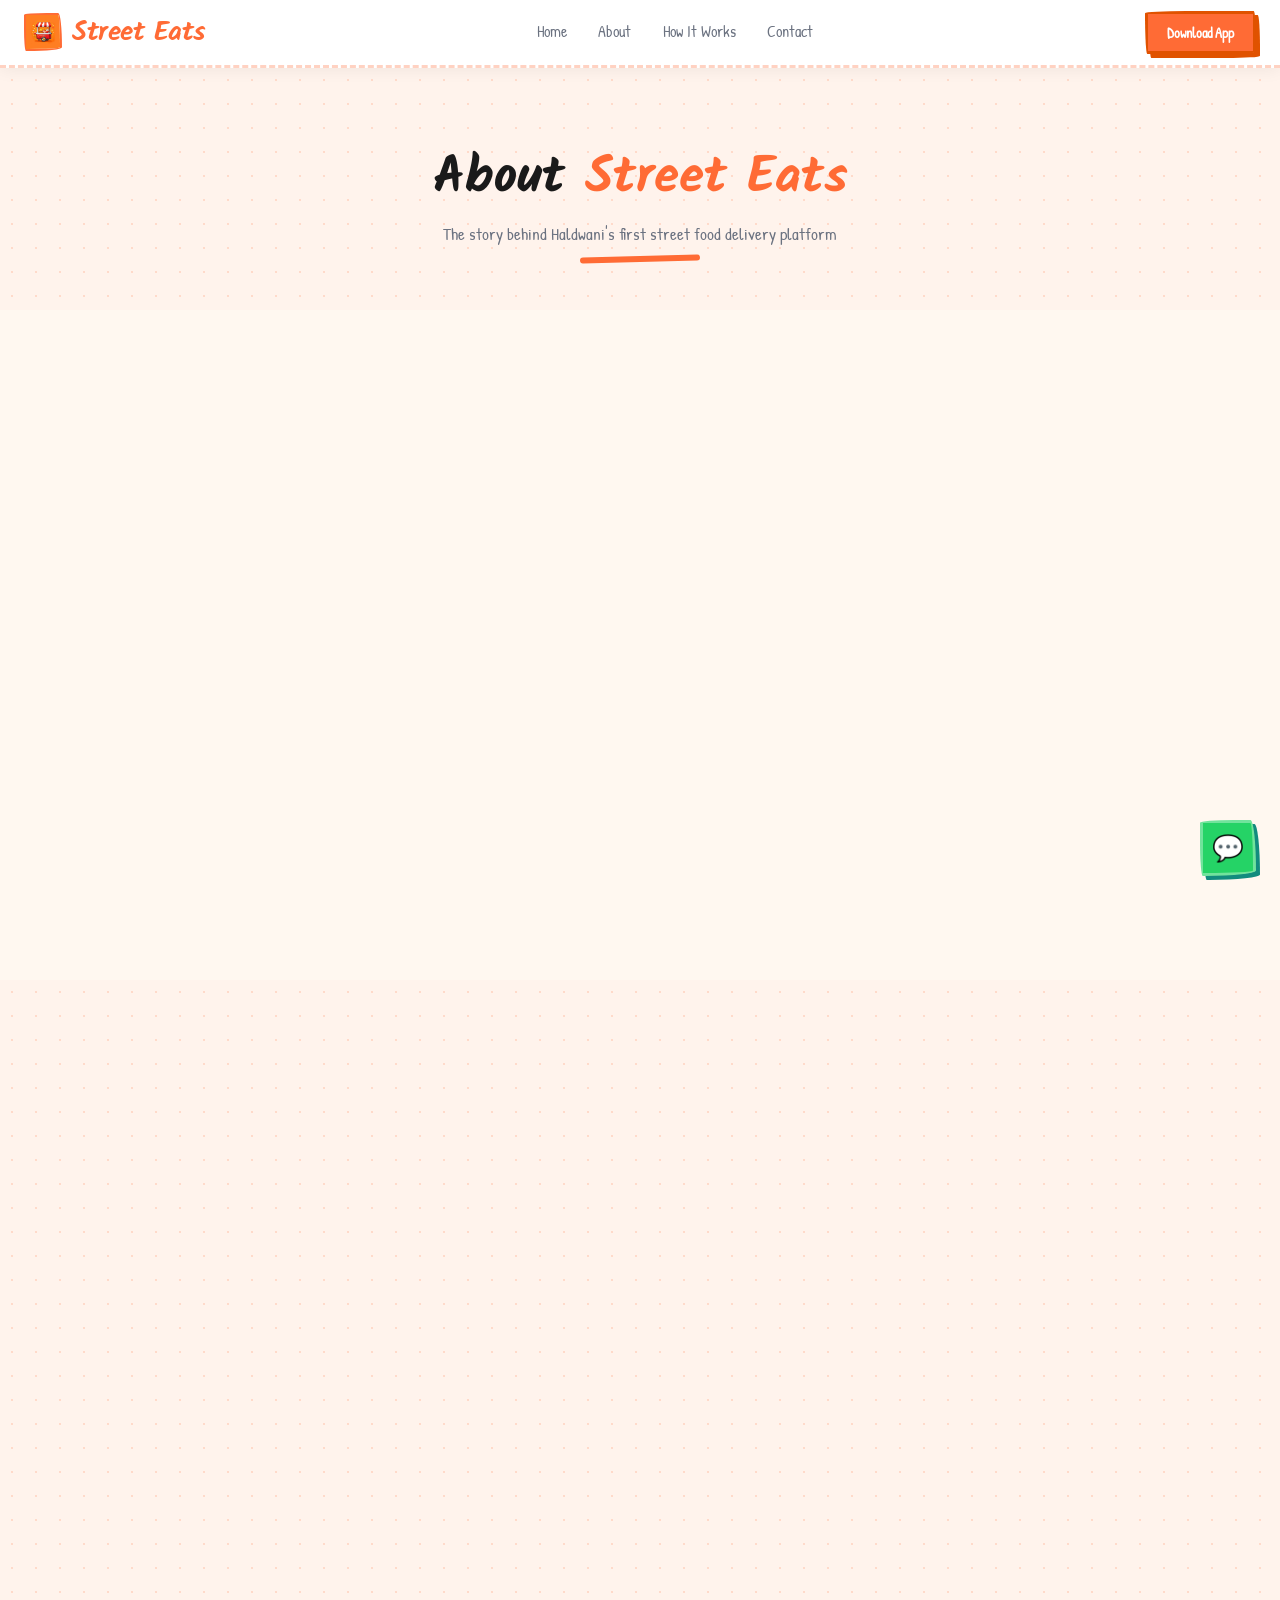
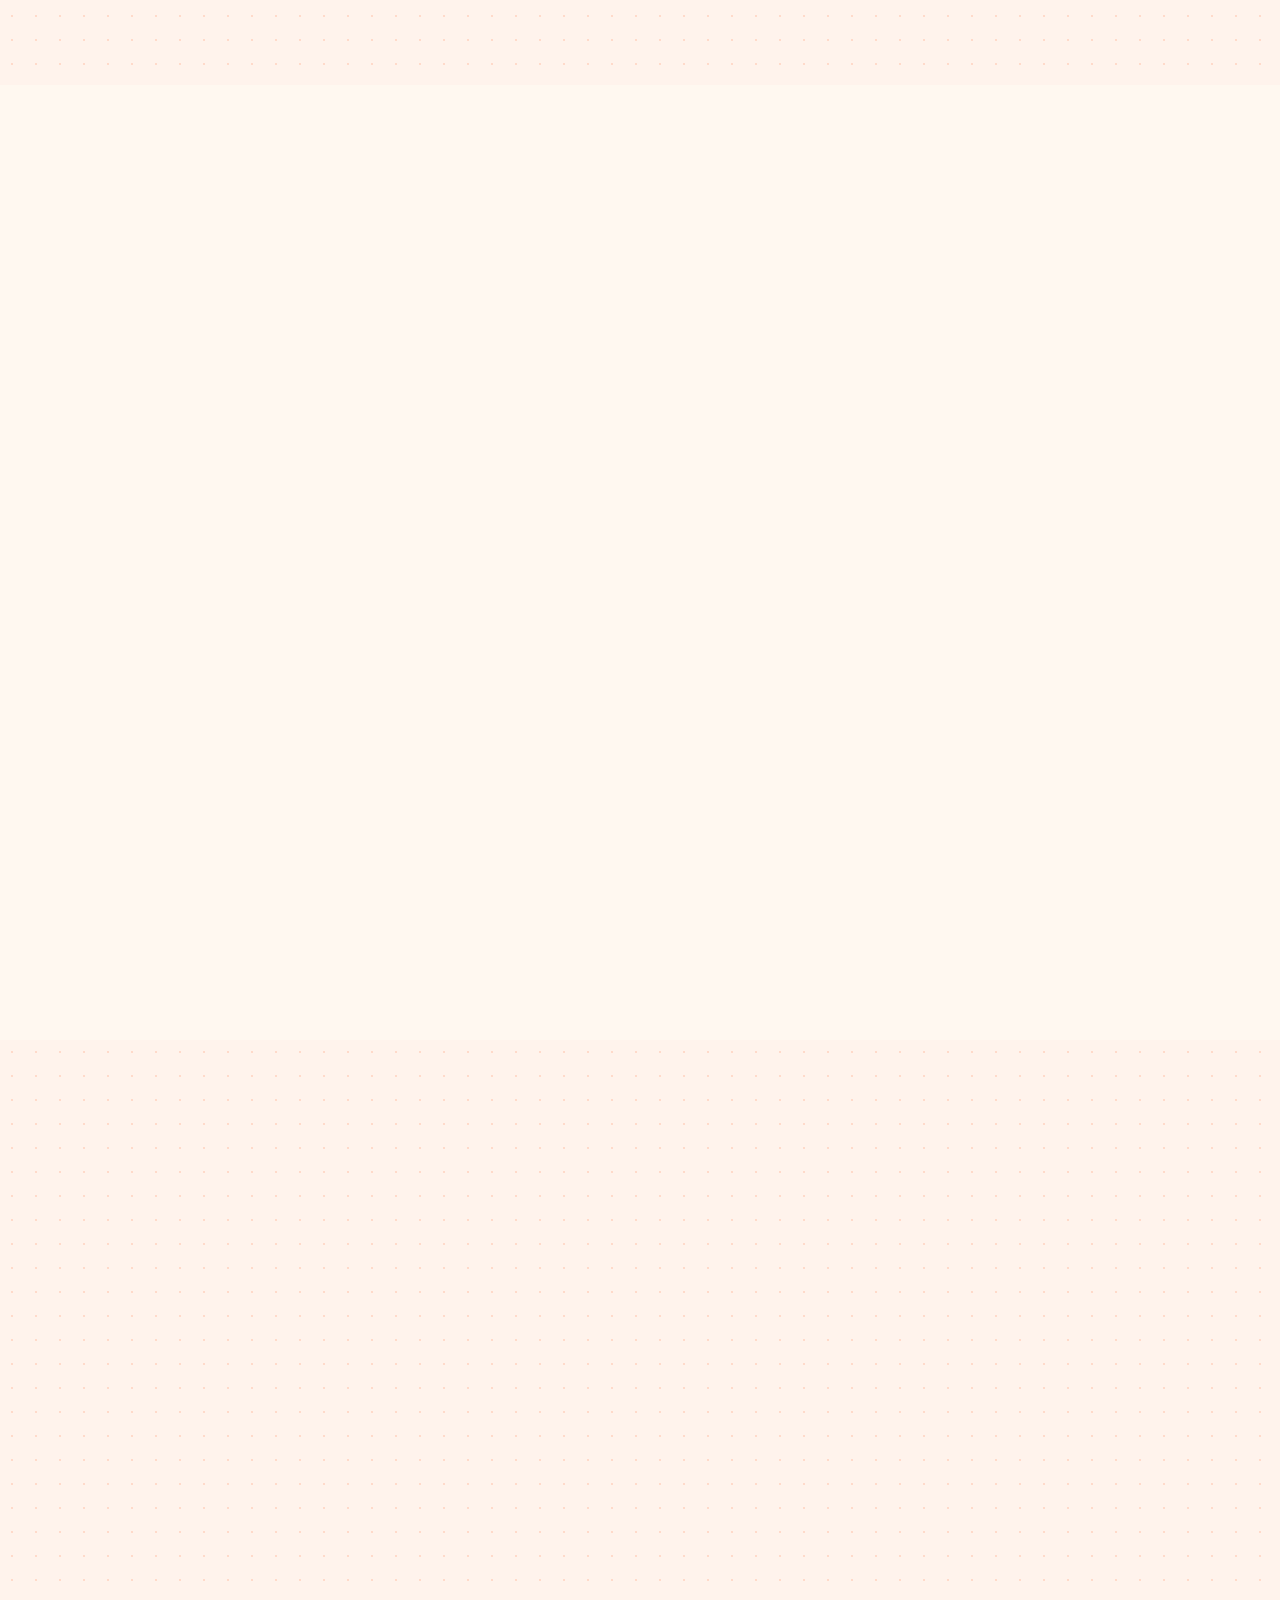
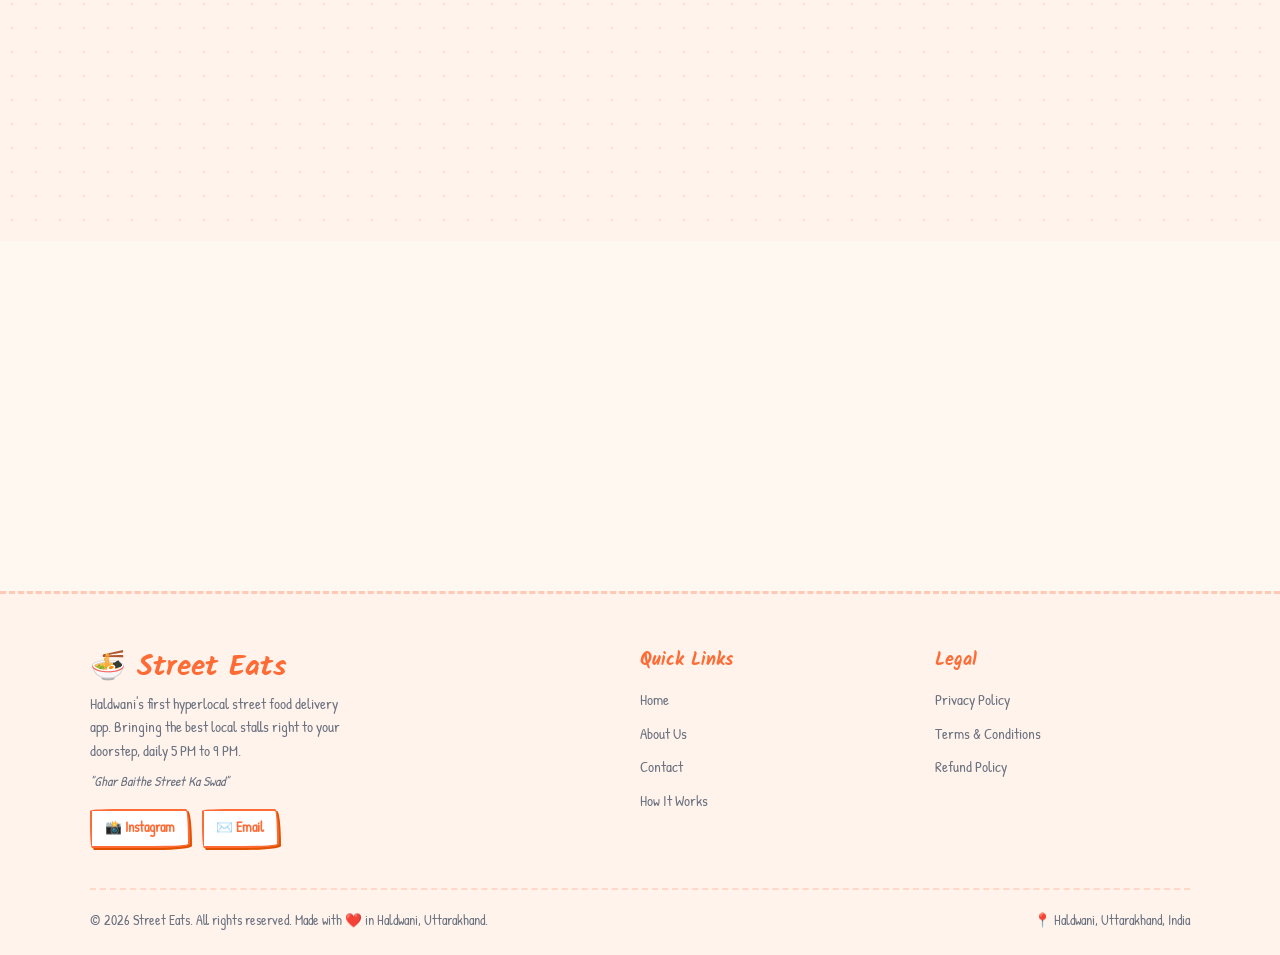
==== commit 8a878c3b: "Update index.html" ====
--- a/index.html
+++ b/index.html
@@ -3,19 +3,16 @@
 <head>
   <meta charset="UTF-8" />
   <meta name="viewport" content="width=device-width, initial-scale=1.0" />
-  <title>Street Eats — Haldwani's First Street Food Delivery App</title>
-  <meta name="description" content="Street Eats delivers authentic local street food — momos, chowmein, burgers, chaat and more — right to your door in Haldwani. Open daily 5 PM to 9 PM. Launching April 2026." />
-  <meta name="keywords" content="Street Eats, Haldwani food delivery, street food delivery, momos delivery Haldwani, local food app Uttarakhand" />
-  <meta name="author" content="Street Eats" />
-  <meta property="og:title" content="Street Eats — Haldwani's First Street Food Delivery App" />
-  <meta property="og:description" content="Order momos, chowmein, burgers and more from your favourite local street stalls. Delivered in 30 minutes. Launching April 2026." />
+  <title>About Us — Street Eats Haldwani</title>
+  <meta name="description" content="Learn the story behind Street Eats — founded in Haldwani by four friends who wanted to bring authentic local street food to everyone's doorstep. Meet the team and our mission." />
+  <meta name="keywords" content="Street Eats about, Haldwani startup, local food delivery founders, Karan Kumar Street Eats" />
+  <meta property="og:title" content="About Street Eats — Born in Haldwani, Built for Haldwani" />
+  <meta property="og:description" content="Four friends from Haldwani who loved street food built the city's first hyperlocal delivery platform. Meet the team behind Street Eats." />
   <meta property="og:type" content="website" />
   <meta property="og:image" content="logo.jpg" />
-  <meta name="twitter:card" content="summary_large_image" />
   <link rel="icon" href="favicon.ico" type="image/x-icon" />
   <link rel="apple-touch-icon" href="apple-touch-icon.png" />
-  <link rel="manifest" href="manifest.json" />
-  <link rel="canonical" href="https://streeteats.in/" />
+  <link rel="canonical" href="https://streeteats.in/about.html" />
   <link rel="stylesheet" href="style.css" />
   <link rel="preconnect" href="https://fonts.googleapis.com" />
   <link rel="preconnect" href="https://fonts.gstatic.com" crossorigin />
@@ -39,7 +36,7 @@
   <button class="hamburger" aria-label="Toggle Menu" aria-expanded="false">
     <span></span><span></span><span></span>
   </button>
-  <div class="mobile-menu" role="list">
+  <div class="mobile-menu">
     <a href="index.html">Home</a>
     <a href="about.html">About</a>
     <a href="index.html#how-it-works">How It Works</a>
@@ -48,179 +45,160 @@
   </div>
 </nav>
 
-<!-- HERO -->
-<section class="hero dot-bg" aria-labelledby="hero-heading">
-  <div class="hero-content">
-    <div class="hero-text">
-      <div class="hero-badge">🚀 Launching April 2026</div>
-      <h1 id="hero-heading">
-        Haldwani's First<br/>
-        <span>Street Food</span><br/>
-        Delivery App
-      </h1>
-      <p>Order momos, burgers, chowmein and more — delivered from your favourite local street stalls straight to your door in just 30 minutes. Open daily 5 PM to 9 PM.</p>
-      <div class="hero-btns">
-        <a href="#download" class="btn-primary">📱 Download App (Coming Soon)</a>
-        <a href="about.html" class="btn-secondary">Learn More →</a>
-      </div>
-    </div>
-    <div class="hero-img-wrapper">
-      <div class="hero-img-box">
-        <img src="logo.jpg" alt="Street Eats — Street Food Cart delivering local food" loading="eager" />
-      </div>
-      <div class="bounce-circle" aria-hidden="true">🔥</div>
-      <div class="hand-arrow" aria-hidden="true">↙</div>
-    </div>
-  </div>
-</section>
-
-<!-- FEATURES -->
-<section id="features" aria-labelledby="features-heading">
-  <div class="container">
+<!-- PAGE HERO -->
+<section class="page-hero dot-bg" aria-labelledby="page-heading">
+  <h1 id="page-heading">About <span>Street Eats</span></h1>
+  <p style="color:var(--muted); font-size:1.05rem; font-family:'Patrick Hand',cursive;">The story behind Haldwani's first street food delivery platform</p>
+  <span class="orange-underline"></span>
+</section>
+
+<!-- OUR STORY -->
+<section aria-labelledby="story-heading">
+  <div class="container">
+    <div class="story-grid">
+      <div class="reveal">
+        <span class="section-tag">📖 Our story</span>
+        <h2 id="story-heading" class="section-title">Born in Haldwani,<br/>Built for Haldwani</h2>
+        <p style="color:var(--muted); font-size:1rem; margin-bottom:1rem; line-height:1.8;">
+          Street Eats was founded in 2026 by four friends from Haldwani who loved street food but wanted a smarter way to enjoy it at home. Late evenings, the craving for hot momos or crispy chowmein would hit — but stepping out wasn't always possible.
+        </p>
+        <p style="color:var(--muted); font-size:1rem; margin-bottom:1rem; line-height:1.8;">
+          We noticed that Zomato and Swiggy only served restaurants. The beloved local momos stall, the chaat corner, the burger thela — all completely ignored by the big platforms. These vendors had loyal customers but zero delivery reach.
+        </p>
+        <p style="color:var(--muted); font-size:1rem; line-height:1.8;">
+          So we built Street Eats — Haldwani's own hyperlocal street food delivery platform, made by locals, for locals. Every order you place directly supports a small local vendor and a local delivery partner.
+        </p>
+      </div>
+      <div class="story-img thumbtack reveal" aria-label="Street food stall illustration">
+        <img src="logo.jpg" alt="Street Eats food cart" style="width:100%;height:100%;object-fit:contain;padding:1.5rem;" />
+      </div>
+    </div>
+  </div>
+</section>
+
+<!-- MISSION -->
+<section class="dot-bg" aria-labelledby="mission-heading">
+  <div class="container">
+    <div class="reveal" style="text-align:center;">
+      <span class="section-tag">🎯 Our Mission</span>
+      <h2 id="mission-heading" class="section-title">What We Stand For</h2>
+    </div>
+    <div class="mission-card reveal">
+      <p style="font-size:1.3rem; color:var(--text);">
+        "To connect every local street food stall with every hungry person in their city — one order at a time."
+      </p>
+    </div>
+
+    <div class="values-grid">
+      <div class="card reveal" style="transform:rotate(-1.2deg); text-align:center;">
+        <div class="icon-circle" style="margin:0 auto 1rem;">🏘️</div>
+        <h3 style="margin-bottom:0.5rem;">Local First</h3>
+        <p style="color:var(--muted); font-size:0.92rem;">We support local vendors, local riders, and local communities. Every rupee spent on Street Eats stays in Haldwani's economy.</p>
+      </div>
+      <div class="card reveal" style="transform:rotate(1deg); text-align:center;">
+        <div class="icon-circle" style="margin:0 auto 1rem;">🔥</div>
+        <h3 style="margin-bottom:0.5rem;">Fast and Fresh</h3>
+        <p style="color:var(--muted); font-size:0.92rem;">Hot food, fast delivery. We never compromise on speed or quality. Your momos arrive steaming, your burger stays crispy — guaranteed.</p>
+      </div>
+      <div class="card reveal" style="transform:rotate(-0.8deg); text-align:center;">
+        <div class="icon-circle" style="margin:0 auto 1rem;">💛</div>
+        <h3 style="margin-bottom:0.5rem;">Community</h3>
+        <p style="color:var(--muted); font-size:0.92rem;">Built by locals, for locals. We're not a faceless tech company — we're your neighbours, and we care deeply about Haldwani's growth.</p>
+      </div>
+    </div>
+  </div>
+</section>
+
+<!-- FOUNDERS -->
+<section aria-labelledby="founders-heading">
+  <div class="container">
+    <div class="reveal" style="text-align:center; margin-bottom:1rem;">
+      <span class="section-tag">👥 The Team</span>
+      <h2 id="founders-heading" class="section-title">Meet the Founders</h2>
+      <p class="section-subtitle" style="margin:0 auto;">Four friends from Haldwani who turned a street food craving into a business.</p>
+    </div>
+    <div class="founders-grid">
+
+      <div class="founder-card tape reveal">
+        <div class="founder-avatar">
+          <!-- Replace with real photo: <img src="karan.jpg" alt="Karan Kumar" /> -->
+          👨‍💻
+        </div>
+        <h3>Karan Kumar</h3>
+        <div class="role">CEO &amp; Founder</div>
+        <p>Developer and entrepreneur from Haldwani. Built Street Eats from scratch to bring local street food to everyone's doorstep. Passionate about technology and empowering local businesses through digital tools.</p>
+      </div>
+
+      <div class="founder-card tape reveal">
+        <div class="founder-avatar">
+          <!-- Replace with real photo: <img src="friend2.jpg" alt="Co-Founder" /> -->
+          👨‍🍳
+        </div>
+        <h3>Coming Soon</h3>
+        <div class="role">Co-Founder &amp; Operations</div>
+        <p>Handles delivery operations and vendor relations for Street Eats. A true Haldwani local with deep knowledge of the city's street food scene and strong connections with local vendors.</p>
+      </div>
+
+      <div class="founder-card tape reveal">
+        <div class="founder-avatar">
+          <!-- Replace with real photo: <img src="friend3.jpg" alt="Co-Founder" /> -->
+          🚴
+        </div>
+        <h3>Coming Soon</h3>
+        <div class="role">Co-Founder &amp; Logistics</div>
+        <p>Manages delivery logistics and customer experience. Ensures every single order reaches the customer on time and in perfect condition, rain or shine.</p>
+      </div>
+
+      <div class="founder-card tape reveal">
+        <div class="founder-avatar">
+          <!-- Replace with real photo: <img src="friend4.jpg" alt="Co-Founder" /> -->
+          📣
+        </div>
+        <h3>Coming Soon</h3>
+        <div class="role">Co-Founder &amp; Marketing</div>
+        <p>Drives growth and manages Street Eats' social media presence. A passionate food lover and local community builder who spreads the Street Eats story across Haldwani.</p>
+      </div>
+
+    </div>
+  </div>
+</section>
+
+<!-- TIMELINE -->
+<section class="dot-bg" aria-labelledby="timeline-heading">
+  <div class="container">
+    <div class="reveal" style="text-align:center; margin-bottom:2rem;">
+      <span class="section-tag">🗺️ Expansion Plan</span>
+      <h2 id="timeline-heading" class="section-title">Our Growth Roadmap</h2>
+      <p class="section-subtitle" style="margin:0 auto;">Starting in Haldwani and expanding across Uttarakhand — one city at a time.</p>
+    </div>
+    <div class="timeline reveal">
+      <div class="timeline-item active">
+        <h4>April 2026 — Haldwani 🎉</h4>
+        <p>Official launch of Street Eats in Haldwani. First 5+ vendors onboarded. Free delivery for the first month. This is where it all begins.</p>
+      </div>
+      <div class="timeline-item">
+        <h4>July 2026 — Rudrapur</h4>
+        <p>Expanding to Rudrapur with a dedicated team. Onboarding local street food vendors and building a delivery network for Udham Singh Nagar.</p>
+      </div>
+      <div class="timeline-item">
+        <h4>September 2026 — Ramnagar</h4>
+        <p>Bringing Street Eats to Ramnagar — the gateway to Jim Corbett. Serving both residents and tourists with authentic local street food delivery.</p>
+      </div>
+      <div class="timeline-item">
+        <h4>2027 — Nainital &amp; Beyond</h4>
+        <p>Full Kumaon region coverage. Nainital, Bhimtal, Kathgodam and more. Building the most loved local food delivery network in Uttarakhand.</p>
+      </div>
+    </div>
+  </div>
+</section>
+
+<!-- CTA -->
+<section aria-labelledby="cta-heading">
+  <div class="container" style="text-align:center;">
     <div class="reveal">
-      <span class="section-tag">✨ Why choose us?</span>
-      <h2 id="features-heading" class="section-title">Why Street Eats?</h2>
-      <p class="section-subtitle">We're not just another food app. We're built specifically for Haldwani's street food culture.</p>
-    </div>
-    <div class="features-grid">
-      <div class="feature-card tape tape-left reveal">
-        <div class="icon-circle">🛺</div>
-        <h3>Local Street Food Only</h3>
-        <p>We only list authentic local street stalls — not restaurants. The real momos wala, the chaat corner, the burger thela. That's Street Eats.</p>
-      </div>
-      <div class="feature-card tape reveal">
-        <div class="icon-circle">⚡</div>
-        <h3>Fast Delivery</h3>
-        <p>30 minutes or less, every order. We operate daily from 5 PM to 9 PM so you get fresh, hot food exactly when the evening hunger strikes.</p>
-      </div>
-      <div class="feature-card tape tape-left reveal">
-        <div class="icon-circle">💰</div>
-        <h3>Best Price Guaranteed</h3>
-        <p>No hidden charges. No platform fee. Free delivery on every order. You pay exactly what the stall charges — nothing extra, ever.</p>
-      </div>
-      <div class="feature-card tape reveal">
-        <div class="icon-circle">🤝</div>
-        <h3>Trusted Local Riders</h3>
-        <p>Our delivery partners are known faces from your own neighbourhood. Reliable, punctual, and always friendly. Your order is in good hands.</p>
-      </div>
-    </div>
-  </div>
-</section>
-
-<!-- HOW IT WORKS -->
-<section id="how-it-works" class="dot-bg" aria-labelledby="hiw-heading">
-  <div class="container">
-    <div class="reveal" style="text-align:center; margin-bottom:1rem;">
-      <span class="section-tag">📖 Simple process</span>
-      <h2 id="hiw-heading" class="section-title">How It Works</h2>
-      <p class="section-subtitle" style="margin:0 auto;">Three steps and your favourite street food is on its way to you.</p>
-    </div>
-    <div class="steps-wrapper">
-      <div class="step-card reveal">
-        <div class="step-num">1</div>
-        <div class="icon-circle icon-circle-gold" style="margin:0 auto 1rem; width:52px; height:52px; font-size:1.4rem;">📱</div>
-        <h3>Download the App</h3>
-        <p>Get Street Eats from Google Play Store. Sign up in seconds with your phone number — no lengthy forms needed.</p>
-      </div>
-      <div class="step-card reveal">
-        <div class="step-num">2</div>
-        <div class="icon-circle icon-circle-gold" style="margin:0 auto 1rem; width:52px; height:52px; font-size:1.4rem;">🍜</div>
-        <h3>Choose Your Street Food</h3>
-        <p>Browse local stalls near you. Pick your favourite — momos, chowmein, burgers, chaat — and place your order in seconds.</p>
-      </div>
-      <div class="step-card reveal">
-        <div class="step-num">3</div>
-        <div class="icon-circle icon-circle-gold" style="margin:0 auto 1rem; width:52px; height:52px; font-size:1.4rem;">🚴</div>
-        <h3>Get It Delivered Home</h3>
-        <p>Your rider picks it up fresh and brings it straight to your address. Hot, fast, and hassle-free in under 30 minutes.</p>
-      </div>
-    </div>
-  </div>
-</section>
-
-<!-- FOOD CATEGORIES -->
-<section id="menu" aria-labelledby="food-heading">
-  <div class="container">
-    <div class="reveal">
-      <span class="section-tag">🍽️ Explore the menu</span>
-      <h2 id="food-heading" class="section-title">What We Deliver</h2>
-      <p class="section-subtitle">All your favourite street foods, delivered fresh from local stalls in Haldwani.</p>
-    </div>
-    <div class="food-grid" role="list">
-      <div class="food-card reveal" role="listitem">
-        <span class="emoji">🥟</span>
-        <span>Momos</span>
-      </div>
-      <div class="food-card reveal" role="listitem">
-        <span class="emoji">🍔</span>
-        <span>Burger</span>
-      </div>
-      <div class="food-card reveal" role="listitem">
-        <span class="emoji">🍜</span>
-        <span>Chowmein</span>
-      </div>
-      <div class="food-card reveal" role="listitem">
-        <span class="emoji">🍕</span>
-        <span>Pizza</span>
-      </div>
-      <div class="food-card reveal" role="listitem">
-        <span class="emoji">🫙</span>
-        <span>Chaat</span>
-      </div>
-      <div class="food-card reveal" role="listitem">
-        <span class="emoji">🍝</span>
-        <span>Maggi</span>
-      </div>
-      <div class="food-card reveal" role="listitem">
-        <span class="emoji">🥪</span>
-        <span>Sandwich</span>
-      </div>
-      <div class="food-card reveal" role="listitem">
-        <span class="emoji">🧃</span>
-        <span>Cold Drink</span>
-      </div>
-    </div>
-  </div>
-</section>
-
-<!-- STATS -->
-<section class="stats-section" aria-labelledby="stats-heading">
-  <div class="container">
-    <h2 id="stats-heading" class="section-title reveal" style="text-align:center; color:#fff; margin-bottom:2.5rem;">Street Eats by the Numbers</h2>
-    <div class="stats-grid">
-      <div class="stat-blob reveal">
-        <h3>5+</h3>
-        <p>Trusted Vendors</p>
-      </div>
-      <div class="stat-blob reveal">
-        <h3>4</h3>
-        <p>Cities Coming Soon</p>
-      </div>
-      <div class="stat-blob reveal">
-        <h3>30</h3>
-        <p>Min Delivery Time</p>
-      </div>
-    </div>
-  </div>
-</section>
-
-<!-- DOWNLOAD CTA -->
-<section id="download" class="dot-bg" aria-labelledby="cta-heading">
-  <div class="container">
-    <div class="cta-card tape thumbtack reveal">
-      <h2 id="cta-heading" style="font-size:1.9rem; margin-bottom:0.75rem;">Available Soon on<br/><span style="color:var(--primary)">Google Play Store</span></h2>
-      <p style="color:var(--muted); margin-bottom:0.5rem;">Be the first to know when Street Eats launches in Haldwani.<br/>Drop your email and we'll notify you the moment the app goes live.</p>
-      <form class="email-form notify-form" aria-label="Email notification signup">
-        <input type="email" class="email-input" placeholder="your@email.com" required aria-label="Email address" />
-        <button type="submit" class="btn-primary">Notify Me 🔔</button>
-      </form>
-      <div class="play-badge" aria-label="Google Play Store — Coming Soon">
-        <span style="font-size:1.5rem;">▶</span>
-        <div>
-          <div style="font-size:0.7rem; letter-spacing:1px; text-transform:uppercase;">Coming soon on</div>
-          <div style="font-size:0.95rem; font-weight:600;">Google Play Store</div>
-        </div>
-      </div>
+      <h2 id="cta-heading" class="section-title" style="margin-bottom:1rem;">Ready to Order?</h2>
+      <p style="color:var(--muted); margin-bottom:2rem;">Street Eats launches in April 2026. Be the first to know.</p>
+      <a href="index.html#download" class="btn-primary" style="font-size:1.1rem; padding:0.9rem 2.5rem;">Get Notified at Launch 🔔</a>
     </div>
   </div>
 </section>
@@ -233,8 +211,8 @@
       <p>Haldwani's first hyperlocal street food delivery app. Bringing the best local stalls right to your doorstep, daily 5 PM to 9 PM.</p>
       <p style="margin-top:0.5rem; color:var(--muted); font-size:0.85rem; font-style:italic;">"Ghar Baithe Street Ka Swad"</p>
       <div class="footer-social">
-        <a href="https://instagram.com/streeteats.hld" class="social-btn" target="_blank" rel="noopener noreferrer" aria-label="Follow us on Instagram">📸 Instagram</a>
-        <a href="mailto:support@streeteats.in" class="social-btn" aria-label="Email us">✉️ Email</a>
+        <a href="https://instagram.com/streeteats.hld" class="social-btn" target="_blank" rel="noopener noreferrer">📸 Instagram</a>
+        <a href="/cdn-cgi/l/email-protection#d6a5a3a6a6b9a4a296a5a2a4b3b3a2b3b7a2a5f8bfb8" class="social-btn">✉️ Email</a>
       </div>
     </div>
     <div class="footer-links">
@@ -261,10 +239,7 @@
   </div>
 </footer>
 
-<!-- FLOATING BUTTONS -->
-<a href="https://wa.me/918630140017" class="whatsapp-fab" target="_blank" rel="noopener noreferrer" aria-label="Chat with us on WhatsApp">💬</a>
+<a href="https://wa.me/919999999999" class="whatsapp-fab" target="_blank" rel="noopener noreferrer" aria-label="Chat with us on WhatsApp">💬</a>
 <a href="#" class="scroll-top" aria-label="Scroll to top">↑</a>
 
-<script src="script.js"></script>
-</body>
-</html>
+<scrip
--- a/style.css
+++ b/style.css
@@ -1,25 +1,58 @@
 @import url('https://fonts.googleapis.com/css2?family=Kalam:wght@400;700&family=Patrick+Hand&display=swap');
 
+/* ═══════════════════════════════════════════════════════
+   STREET EATS — DESIGN TOKENS (Warm Light Theme)
+   ═══════════════════════════════════════════════════════ */
 :root {
-  --bg: #1A1A2E;
-  --card: #0F3460;
-  --primary: #FF6B2B;
-  --gold: #FFD700;
-  --text: #FFFFFF;
-  --muted: #A0A8C0;
-  --success: #00C48C;
-  --shadow-sm: 4px 4px 0px 0px #FF6B2B;
-  --shadow-lg: 8px 8px 0px 0px #FF6B2B;
-  --shadow-gold: 4px 4px 0px 0px #FFD700;
-  --radius-wobbly: 255px 15px 225px 15px / 15px 225px 15px 255px;
+  /* Brand Oranges */
+  --primary:        #FF6B35;
+  --primary-light:  #FF8C42;
+  --primary-dark:   #E05200;
+
+  /* Backgrounds */
+  --bg:             #FFF8F0;
+  --surface:        #FFFFFF;
+  --surface-warm:   #FFF3EC;
+
+  /* Text */
+  --text:           #1A1A1A;
+  --text-secondary: #3D3D3D;
+  --muted:          #6B7280;
+  --text-white:     #FFFFFF;
+
+  /* Semantic */
+  --success:        #16A34A;
+  --error:          #DC2626;
+  --warning:        #D97706;
+
+  /* Borders & Shadows */
+  --border:         #E5E7EB;
+  --shadow-color:   rgba(0,0,0,0.08);
+
+  /* Special / Payment */
+  --upi-purple:     #7C3AED;
+  --cod-bg:         #FEF9C3;
+  --cod-icon:       #CA8A04;
+  --accepted-blue:  #2563EB;
+  --revenue-cyan:   #0891B2;
+
+  /* Hard offset shadows — brand signature */
+  --shadow-sm:   4px 4px 0px 0px #E05200;
+  --shadow-lg:   8px 8px 0px 0px #E05200;
+  --shadow-gold: 4px 4px 0px 0px #92400E;
+
+  /* Wobbly border-radius */
+  --radius-wobbly:   255px 15px 225px 15px / 15px 225px 15px 255px;
   --radius-wobbly-2: 15px 225px 15px 255px / 225px 15px 255px 15px;
   --radius-wobbly-3: 120px 20px 180px 10px / 10px 180px 20px 120px;
   --radius-wobbly-4: 30px 200px 30px 150px / 150px 30px 200px 30px;
-  --radius-btn: 220px 12px 180px 12px / 12px 180px 12px 220px;
-}
-
+  --radius-btn:      220px 12px 180px 12px / 12px 180px 12px 220px;
+}
+
+/* ═══════════════════════════════════════════════════════
+   RESET & BASE
+   ═══════════════════════════════════════════════════════ */
 *, *::before, *::after { box-sizing: border-box; margin: 0; padding: 0; }
-
 html { scroll-behavior: smooth; }
 
 body {
@@ -34,23 +67,30 @@
   font-family: 'Kalam', cursive;
   font-weight: 700;
   line-height: 1.2;
-}
-
-/* DOT PATTERN BG */
+  color: var(--text);
+}
+
+/* ═══════════════════════════════════════════════════════
+   DOT PATTERN TEXTURE
+   ═══════════════════════════════════════════════════════ */
 .dot-bg {
-  background-color: var(--bg);
-  background-image: radial-gradient(#0F3460 1.5px, transparent 1.5px);
+  background-color: var(--surface-warm);
+  background-image: radial-gradient(rgba(255,107,53,0.18) 1.5px, transparent 1.5px);
   background-size: 24px 24px;
 }
 
-/* ─── NAVBAR ─── */
+/* ═══════════════════════════════════════════════════════
+   NAVBAR
+   ═══════════════════════════════════════════════════════ */
 .navbar {
   position: sticky;
   top: 0;
   z-index: 1000;
-  background: rgba(26, 26, 46, 0.97);
-  backdrop-filter: blur(8px);
-  border-bottom: 3px dashed rgba(255, 107, 43, 0.4);
+  background: rgba(255,255,255,0.96);
+  backdrop-filter: blur(10px);
+  -webkit-backdrop-filter: blur(10px);
+  border-bottom: 3px dashed rgba(255,107,53,0.3);
+  box-shadow: 0 2px 16px rgba(0,0,0,0.06);
   padding: 0 1.5rem;
   display: flex;
   align-items: center;
@@ -92,7 +132,7 @@
   text-decoration: none;
   padding: 0.4rem 0.85rem;
   border-radius: 999px;
-  transition: color 0.15s, background 0.15s;
+  transition: color 0.15s;
   position: relative;
 }
 
@@ -109,19 +149,17 @@
   transition: width 0.2s;
 }
 
-.nav-links a:hover, .nav-links a.active {
-  color: var(--text);
-}
-
-.nav-links a:hover::after, .nav-links a.active::after {
-  width: 70%;
-}
+.nav-links a:hover,
+.nav-links a.active { color: var(--primary); }
+
+.nav-links a:hover::after,
+.nav-links a.active::after { width: 70%; }
 
 .nav-cta {
   font-family: 'Patrick Hand', cursive;
-  background: transparent;
-  border: 3px solid var(--primary);
-  color: var(--text);
+  background: var(--primary);
+  border: 3px solid var(--primary-dark);
+  color: var(--text-white);
   padding: 0.45rem 1.2rem;
   border-radius: var(--radius-btn);
   cursor: pointer;
@@ -130,14 +168,17 @@
   transition: all 0.1s;
   text-decoration: none;
   display: inline-block;
+  font-weight: 600;
 }
 
 .nav-cta:hover {
-  background: var(--primary);
-  box-shadow: 2px 2px 0px 0px var(--primary);
-  transform: translate(-1px, -1px);
-}
-
+  background: var(--primary-dark);
+  box-shadow: 2px 2px 0px 0px var(--primary-dark);
+  transform: translate(-1px,-1px);
+  color: var(--text-white);
+}
+
+/* Hamburger */
 .hamburger {
   display: none;
   flex-direction: column;
@@ -161,14 +202,16 @@
 .hamburger.open span:nth-child(2) { opacity: 0; }
 .hamburger.open span:nth-child(3) { transform: translateY(-8px) rotate(-45deg); }
 
+/* Mobile menu */
 .mobile-menu {
   display: none;
   position: absolute;
   top: 68px;
   left: 0;
   right: 0;
-  background: rgba(15, 52, 96, 0.98);
+  background: rgba(255,255,255,0.99);
   border-bottom: 3px solid var(--primary);
+  box-shadow: 0 8px 24px rgba(0,0,0,0.1);
   padding: 1rem 1.5rem;
   flex-direction: column;
   gap: 0.5rem;
@@ -179,21 +222,25 @@
 .mobile-menu a {
   font-family: 'Patrick Hand', cursive;
   font-size: 1.1rem;
-  color: var(--text);
+  color: var(--text-secondary);
   text-decoration: none;
   padding: 0.6rem 0;
-  border-bottom: 1px dashed rgba(255,107,43,0.3);
+  border-bottom: 1px dashed rgba(255,107,53,0.25);
+  transition: color 0.15s;
 }
 
 .mobile-menu a:hover { color: var(--primary); }
 
-/* ─── BUTTONS ─── */
+/* ═══════════════════════════════════════════════════════
+   BUTTONS
+   ═══════════════════════════════════════════════════════ */
 .btn-primary {
   font-family: 'Patrick Hand', cursive;
   font-size: 1rem;
-  background: transparent;
-  color: var(--text);
-  border: 3px solid var(--primary);
+  font-weight: 600;
+  background: var(--primary);
+  color: var(--text-white);
+  border: 3px solid var(--primary-dark);
   padding: 0.75rem 1.75rem;
   border-radius: var(--radius-btn);
   box-shadow: var(--shadow-sm);
@@ -205,25 +252,25 @@
 }
 
 .btn-primary:hover {
-  background: var(--primary);
-  box-shadow: 2px 2px 0px 0px var(--primary);
-  transform: translate(-2px, -2px);
-}
-
-.btn-primary:active {
-  box-shadow: none;
-  transform: translate(2px, 2px);
-}
+  background: var(--primary-dark);
+  border-color: var(--primary-dark);
+  box-shadow: 2px 2px 0px 0px var(--primary-dark);
+  transform: translate(-2px,-2px);
+  color: var(--text-white);
+}
+
+.btn-primary:active { box-shadow: none; transform: translate(2px,2px); }
 
 .btn-secondary {
   font-family: 'Patrick Hand', cursive;
   font-size: 1rem;
-  background: transparent;
-  color: var(--gold);
-  border: 3px solid var(--gold);
+  font-weight: 600;
+  background: var(--surface);
+  color: var(--primary-dark);
+  border: 3px solid var(--primary);
   padding: 0.75rem 1.75rem;
   border-radius: var(--radius-wobbly-4);
-  box-shadow: var(--shadow-gold);
+  box-shadow: var(--shadow-sm);
   cursor: pointer;
   text-decoration: none;
   display: inline-block;
@@ -232,20 +279,20 @@
 }
 
 .btn-secondary:hover {
-  background: var(--gold);
-  color: var(--bg);
-  box-shadow: 2px 2px 0px 0px var(--gold);
-  transform: translate(-2px, -2px);
-}
-
-.btn-secondary:active {
-  box-shadow: none;
-  transform: translate(2px, 2px);
-}
-
-/* ─── WOBBLY CARD ─── */
+  background: var(--surface-warm);
+  border-color: var(--primary-dark);
+  box-shadow: 2px 2px 0px 0px var(--primary-dark);
+  transform: translate(-2px,-2px);
+  color: var(--primary-dark);
+}
+
+.btn-secondary:active { box-shadow: none; transform: translate(2px,2px); }
+
+/* ═══════════════════════════════════════════════════════
+   CARDS
+   ═══════════════════════════════════════════════════════ */
 .card {
-  background: var(--card);
+  background: var(--surface);
   border: 3px solid var(--primary);
   border-radius: var(--radius-wobbly);
   box-shadow: var(--shadow-sm);
@@ -255,26 +302,27 @@
 }
 
 .card:hover {
-  transform: rotate(0.5deg) translate(-2px, -2px);
+  transform: rotate(0.5deg) translate(-2px,-2px);
   box-shadow: var(--shadow-lg);
 }
 
 .card-gold {
-  background: var(--gold);
-  border: 3px solid var(--bg);
+  background: var(--cod-bg);
+  border: 3px solid var(--warning);
   border-radius: var(--radius-wobbly-2);
-  box-shadow: 4px 4px 0px 0px var(--bg);
-  color: var(--bg);
+  box-shadow: var(--shadow-gold);
+  color: var(--text);
   padding: 1.5rem;
   transition: transform 0.1s, box-shadow 0.1s;
+  position: relative;
 }
 
 .card-gold:hover {
-  transform: rotate(-0.5deg) translate(-2px, -2px);
-  box-shadow: 8px 8px 0px 0px var(--bg);
-}
-
-/* TAPE DECORATION */
+  transform: rotate(-0.5deg) translate(-2px,-2px);
+  box-shadow: 8px 8px 0px 0px #92400E;
+}
+
+/* Tape */
 .tape::before {
   content: '';
   position: absolute;
@@ -283,17 +331,15 @@
   transform: translateX(-50%) rotate(-2deg);
   width: 70px;
   height: 22px;
-  background: rgba(255, 215, 0, 0.55);
+  background: rgba(255,140,66,0.4);
+  border: 1px solid rgba(224,82,0,0.2);
   border-radius: 3px;
   z-index: 2;
 }
 
-.tape-left::before {
-  left: 20px;
-  transform: rotate(-3deg);
-}
-
-/* THUMBTACK */
+.tape-left::before { left: 20px; transform: rotate(-3deg); }
+
+/* Thumbtack */
 .thumbtack::after {
   content: '📌';
   position: absolute;
@@ -302,7 +348,9 @@
   font-size: 1.3rem;
 }
 
-/* ─── ICON CIRCLE ─── */
+/* ═══════════════════════════════════════════════════════
+   ICON CIRCLE
+   ═══════════════════════════════════════════════════════ */
 .icon-circle {
   width: 56px;
   height: 56px;
@@ -313,41 +361,38 @@
   justify-content: center;
   font-size: 1.5rem;
   flex-shrink: 0;
-  box-shadow: 3px 3px 0px 0px rgba(0,0,0,0.4);
+  box-shadow: 3px 3px 0px 0px var(--primary-dark);
 }
 
 .icon-circle-gold {
-  background: var(--gold);
-}
-
-/* ─── SECTION STYLES ─── */
-section {
-  padding: 5rem 1.5rem;
-}
-
-.container {
-  max-width: 1100px;
-  margin: 0 auto;
-}
+  background: var(--warning);
+  box-shadow: 3px 3px 0px 0px #92400E;
+}
+
+/* ═══════════════════════════════════════════════════════
+   LAYOUT
+   ═══════════════════════════════════════════════════════ */
+section { padding: 5rem 1.5rem; }
+
+.container { max-width: 1100px; margin: 0 auto; }
 
 .section-tag {
   display: inline-block;
-  background: var(--gold);
-  color: var(--bg);
+  background: var(--warning);
+  color: var(--text-white);
   font-family: 'Patrick Hand', cursive;
   font-size: 0.85rem;
-  font-weight: 400;
   padding: 0.3rem 1rem;
   border-radius: 4px 18px 4px 18px;
   margin-bottom: 1rem;
-  box-shadow: 3px 3px 0px 0px var(--bg);
+  box-shadow: 3px 3px 0px 0px #92400E;
   transform: rotate(-1deg);
-  display: inline-block;
 }
 
 .section-title {
   font-size: clamp(1.8rem, 4vw, 2.8rem);
   margin-bottom: 1rem;
+  color: var(--text);
 }
 
 .section-subtitle {
@@ -357,7 +402,9 @@
   max-width: 520px;
 }
 
-/* ─── HERO ─── */
+/* ═══════════════════════════════════════════════════════
+   HERO
+   ═══════════════════════════════════════════════════════ */
 .hero {
   min-height: 92vh;
   display: flex;
@@ -379,23 +426,18 @@
 
 .hero-badge {
   display: inline-block;
-  background: var(--gold);
-  color: var(--bg);
+  background: var(--warning);
+  color: var(--text-white);
   font-family: 'Kalam', cursive;
   font-size: 0.95rem;
   padding: 0.4rem 1.2rem;
   border-radius: 200px 8px 180px 8px / 8px 180px 8px 200px;
-  box-shadow: 3px 3px 0px 0px rgba(0,0,0,0.5);
+  box-shadow: 3px 3px 0px 0px #92400E;
   margin-bottom: 1.25rem;
   transform: rotate(-1.5deg);
 }
 
-.hero h1 {
-  font-size: clamp(2.2rem, 5vw, 3.5rem);
-  margin-bottom: 1.25rem;
-  color: var(--text);
-}
-
+.hero h1 { font-size: clamp(2.2rem, 5vw, 3.5rem); margin-bottom: 1.25rem; color: var(--text); }
 .hero h1 span { color: var(--primary); }
 
 .hero p {
@@ -405,12 +447,7 @@
   max-width: 480px;
 }
 
-.hero-btns {
-  display: flex;
-  gap: 1rem;
-  flex-wrap: wrap;
-  align-items: center;
-}
+.hero-btns { display: flex; gap: 1rem; flex-wrap: wrap; align-items: center; }
 
 .hero-img-wrapper {
   position: relative;
@@ -420,7 +457,7 @@
 }
 
 .hero-img-box {
-  background: var(--card);
+  background: var(--surface-warm);
   border: 4px solid var(--primary);
   border-radius: 255px 20px 240px 20px / 20px 240px 20px 255px;
   box-shadow: var(--shadow-lg);
@@ -434,11 +471,7 @@
   position: relative;
 }
 
-.hero-img-box img {
-  width: 100%;
-  height: 100%;
-  object-fit: cover;
-}
+.hero-img-box img { width: 100%; height: 100%; object-fit: cover; }
 
 .bounce-circle {
   position: absolute;
@@ -453,11 +486,12 @@
   align-items: center;
   justify-content: center;
   font-size: 1.6rem;
+  box-shadow: 4px 4px 0px 0px var(--primary-dark);
 }
 
 @keyframes bounce {
   0%, 100% { transform: translateY(0) rotate(-5deg); }
-  50% { transform: translateY(-14px) rotate(5deg); }
+  50%       { transform: translateY(-14px) rotate(5deg); }
 }
 
 .hand-arrow {
@@ -471,11 +505,13 @@
 }
 
 @keyframes wiggle {
-  0%,100% { transform: rotate(20deg); }
-  50% { transform: rotate(30deg) translateX(-4px); }
-}
-
-/* ─── FEATURES ─── */
+  0%, 100% { transform: rotate(20deg); }
+  50%       { transform: rotate(30deg) translateX(-4px); }
+}
+
+/* ═══════════════════════════════════════════════════════
+   FEATURES
+   ═══════════════════════════════════════════════════════ */
 .features-grid {
   display: grid;
   grid-template-columns: repeat(auto-fit, minmax(240px, 1fr));
@@ -484,7 +520,7 @@
 }
 
 .feature-card {
-  background: var(--card);
+  background: var(--surface);
   border: 3px solid var(--primary);
   border-radius: var(--radius-wobbly);
   box-shadow: var(--shadow-sm);
@@ -498,26 +534,18 @@
 .feature-card:nth-child(3) { transform: rotate(-0.8deg); }
 .feature-card:nth-child(4) { transform: rotate(1.5deg); }
 
-.feature-card:hover {
-  box-shadow: var(--shadow-lg);
-}
-
+.feature-card:hover { box-shadow: var(--shadow-lg); }
 .feature-card:nth-child(1):hover { transform: rotate(-0.5deg) translate(-2px,-2px); }
 .feature-card:nth-child(2):hover { transform: rotate(2deg) translate(-2px,-2px); }
 .feature-card:nth-child(3):hover { transform: rotate(0deg) translate(-2px,-2px); }
 .feature-card:nth-child(4):hover { transform: rotate(2.5deg) translate(-2px,-2px); }
 
-.feature-card h3 {
-  font-size: 1.25rem;
-  margin: 1rem 0 0.5rem;
-}
-
-.feature-card p {
-  color: var(--muted);
-  font-size: 0.95rem;
-}
-
-/* ─── HOW IT WORKS ─── */
+.feature-card h3 { font-size: 1.25rem; margin: 1rem 0 0.5rem; color: var(--text); }
+.feature-card p  { color: var(--muted); font-size: 0.95rem; }
+
+/* ═══════════════════════════════════════════════════════
+   HOW IT WORKS
+   ═══════════════════════════════════════════════════════ */
 .steps-wrapper {
   display: grid;
   grid-template-columns: repeat(3, 1fr);
@@ -538,8 +566,8 @@
 }
 
 .step-card {
-  background: var(--card);
-  border: 3px solid var(--gold);
+  background: var(--surface);
+  border: 3px solid var(--warning);
   border-radius: var(--radius-wobbly-2);
   box-shadow: var(--shadow-gold);
   padding: 2rem 1.5rem;
@@ -552,14 +580,13 @@
 .step-card:nth-child(1) { transform: rotate(-1.2deg); }
 .step-card:nth-child(2) { transform: rotate(0.8deg); }
 .step-card:nth-child(3) { transform: rotate(-1.5deg); }
-
 .step-card:hover { transform: rotate(0deg) scale(1.02); }
 
 .step-num {
   width: 50px;
   height: 50px;
-  background: var(--gold);
-  color: var(--bg);
+  background: var(--warning);
+  color: var(--text-white);
   border-radius: 200px 8px 180px 8px / 8px 180px 8px 200px;
   display: flex;
   align-items: center;
@@ -568,20 +595,15 @@
   font-size: 1.4rem;
   font-weight: 700;
   margin: 0 auto 1rem;
-  box-shadow: 3px 3px 0px 0px rgba(0,0,0,0.3);
-}
-
-.step-card h3 {
-  font-size: 1.2rem;
-  margin-bottom: 0.6rem;
-}
-
-.step-card p {
-  color: var(--muted);
-  font-size: 0.92rem;
-}
-
-/* ─── FOOD CATEGORIES ─── */
+  box-shadow: 3px 3px 0px 0px #92400E;
+}
+
+.step-card h3 { font-size: 1.2rem; margin-bottom: 0.6rem; color: var(--text); }
+.step-card p  { color: var(--muted); font-size: 0.92rem; }
+
+/* ═══════════════════════════════════════════════════════
+   FOOD CATEGORIES
+   ═══════════════════════════════════════════════════════ */
 .food-grid {
   display: grid;
   grid-template-columns: repeat(auto-fill, minmax(130px, 1fr));
@@ -590,32 +612,36 @@
 }
 
 .food-card {
-  background: var(--card);
+  background: var(--surface);
   border: 3px solid var(--primary);
   border-radius: var(--radius-wobbly-3);
   box-shadow: var(--shadow-sm);
   padding: 1.5rem 1rem;
   text-align: center;
   cursor: pointer;
-  transition: transform 0.1s, box-shadow 0.1s;
-}
-
-.food-card:nth-child(odd) { transform: rotate(-1deg); }
+  transition: transform 0.1s, box-shadow 0.1s, background 0.1s;
+}
+
+.food-card:nth-child(odd)  { transform: rotate(-1deg); }
 .food-card:nth-child(even) { transform: rotate(1deg); }
 
 .food-card:hover {
-  transform: rotate(-2deg) translate(-2px, -3px) scale(1.05);
+  transform: rotate(-2deg) translate(-2px,-3px) scale(1.05);
   box-shadow: var(--shadow-lg);
+  background: var(--surface-warm);
 }
 
 .food-card .emoji { font-size: 2.2rem; display: block; margin-bottom: 0.5rem; }
 .food-card span:last-child {
   font-family: 'Patrick Hand', cursive;
   font-size: 0.95rem;
-  color: var(--text);
-}
-
-/* ─── STATS ─── */
+  color: var(--text-secondary);
+  font-weight: 600;
+}
+
+/* ═══════════════════════════════════════════════════════
+   STATS SECTION
+   ═══════════════════════════════════════════════════════ */
 .stats-section {
   background: var(--primary);
   position: relative;
@@ -626,7 +652,7 @@
   content: '';
   position: absolute;
   inset: 0;
-  background-image: radial-gradient(rgba(255,255,255,0.08) 1px, transparent 1px);
+  background-image: radial-gradient(rgba(255,255,255,0.12) 1px, transparent 1px);
   background-size: 20px 20px;
 }
 
@@ -639,12 +665,13 @@
 }
 
 .stat-blob {
-  background: rgba(0,0,0,0.25);
-  border: 3px solid rgba(255,255,255,0.4);
+  background: rgba(255,255,255,0.2);
+  border: 3px solid rgba(255,255,255,0.55);
   border-radius: 255px 30px 200px 30px / 30px 200px 30px 255px;
   padding: 2rem 1rem;
   text-align: center;
-  box-shadow: 4px 4px 0px 0px rgba(0,0,0,0.3);
+  box-shadow: 4px 4px 0px 0px rgba(0,0,0,0.15);
+  transition: transform 0.1s;
 }
 
 .stat-blob:nth-child(2) {
@@ -652,21 +679,27 @@
   transform: rotate(1deg);
 }
 
+.stat-blob:hover { transform: scale(1.03); }
+
 .stat-blob h3 {
   font-size: 3rem;
-  color: var(--gold);
+  color: var(--text-white);
   margin-bottom: 0.3rem;
+  text-shadow: 2px 2px 0px rgba(0,0,0,0.2);
 }
 
 .stat-blob p {
   font-family: 'Patrick Hand', cursive;
-  color: rgba(255,255,255,0.85);
+  color: rgba(255,255,255,0.92);
   font-size: 1rem;
-}
-
-/* ─── CTA / DOWNLOAD ─── */
+  font-weight: 600;
+}
+
+/* ═══════════════════════════════════════════════════════
+   CTA / DOWNLOAD
+   ═══════════════════════════════════════════════════════ */
 .cta-card {
-  background: var(--card);
+  background: var(--surface);
   border: 4px solid var(--primary);
   border-radius: 255px 20px 240px 20px / 20px 240px 20px 255px;
   box-shadow: var(--shadow-lg);
@@ -696,11 +729,12 @@
   flex: 1;
   min-width: 200px;
   outline: none;
-  transition: border-color 0.15s;
+  transition: border-color 0.15s, box-shadow 0.15s;
 }
 
 .email-input:focus {
-  border-color: var(--gold);
+  border-color: var(--warning);
+  box-shadow: 0 0 0 3px rgba(217,119,6,0.15);
 }
 
 .email-input::placeholder { color: var(--muted); }
@@ -710,20 +744,22 @@
   align-items: center;
   gap: 0.75rem;
   margin-top: 1.5rem;
-  background: rgba(255,255,255,0.07);
-  border: 3px dashed var(--muted);
+  background: var(--surface-warm);
+  border: 3px dashed var(--border);
   border-radius: var(--radius-wobbly-4);
   padding: 0.75rem 1.5rem;
-  opacity: 0.6;
+  opacity: 0.7;
   font-family: 'Patrick Hand', cursive;
   font-size: 0.9rem;
   color: var(--muted);
 }
 
-/* ─── FOOTER ─── */
+/* ═══════════════════════════════════════════════════════
+   FOOTER
+   ═══════════════════════════════════════════════════════ */
 footer {
-  background: rgba(15, 52, 96, 0.5);
-  border-top: 3px dashed rgba(255, 107, 43, 0.4);
+  background: var(--surface-warm);
+  border-top: 3px dashed rgba(255,107,53,0.3);
   padding: 3.5rem 1.5rem 1.5rem;
 }
 
@@ -743,32 +779,28 @@
   margin-bottom: 0.5rem;
 }
 
-.footer-brand p {
-  color: var(--muted);
-  font-size: 0.92rem;
-  max-width: 260px;
-}
-
-.footer-social {
-  margin-top: 1rem;
-  display: flex;
-  gap: 0.75rem;
-}
+.footer-brand p { color: var(--muted); font-size: 0.92rem; max-width: 260px; }
+
+.footer-social { margin-top: 1rem; display: flex; gap: 0.75rem; flex-wrap: wrap; }
 
 .social-btn {
-  background: var(--card);
+  background: var(--surface);
   border: 2px solid var(--primary);
   border-radius: var(--radius-wobbly-3);
   padding: 0.4rem 0.8rem;
   font-size: 0.85rem;
-  color: var(--text);
+  color: var(--primary);
   text-decoration: none;
   transition: all 0.1s;
+  font-weight: 600;
+  box-shadow: 2px 2px 0px 0px var(--primary-dark);
 }
 
 .social-btn:hover {
   background: var(--primary);
+  color: var(--text-white);
   transform: rotate(-2deg);
+  box-shadow: none;
 }
 
 .footer-links h4 {
@@ -778,12 +810,7 @@
   margin-bottom: 1rem;
 }
 
-.footer-links ul {
-  list-style: none;
-  display: flex;
-  flex-direction: column;
-  gap: 0.5rem;
-}
+.footer-links ul { list-style: none; display: flex; flex-direction: column; gap: 0.5rem; }
 
 .footer-links ul a {
   color: var(--muted);
@@ -806,13 +833,13 @@
   transition: width 0.2s;
 }
 
-.footer-links ul a:hover { color: var(--text); }
+.footer-links ul a:hover { color: var(--primary); }
 .footer-links ul a:hover::after { width: 100%; }
 
 .footer-bottom {
   max-width: 1100px;
   margin: 0 auto;
-  border-top: 2px dashed rgba(255,107,43,0.25);
+  border-top: 2px dashed rgba(255,107,53,0.2);
   padding-top: 1.25rem;
   display: flex;
   align-items: center;
@@ -821,12 +848,11 @@
   gap: 0.5rem;
 }
 
-.footer-bottom p {
-  color: var(--muted);
-  font-size: 0.85rem;
-}
-
-/* ─── WHATSAPP FAB ─── */
+.footer-bottom p { color: var(--muted); font-size: 0.85rem; }
+
+/* ═══════════════════════════════════════════════════════
+   FLOATING BUTTONS
+   ═══════════════════════════════════════════════════════ */
 .whatsapp-fab {
   position: fixed;
   bottom: 1.5rem;
@@ -835,7 +861,7 @@
   height: 56px;
   background: #25D366;
   border-radius: var(--radius-wobbly-3);
-  box-shadow: 4px 4px 0px 0px rgba(0,0,0,0.4);
+  box-shadow: 4px 4px 0px 0px #128C7E;
   display: flex;
   align-items: center;
   justify-content: center;
@@ -843,22 +869,21 @@
   text-decoration: none;
   z-index: 2000;
   transition: transform 0.15s, box-shadow 0.15s;
-  border: 3px solid rgba(255,255,255,0.3);
+  border: 3px solid rgba(255,255,255,0.35);
 }
 
 .whatsapp-fab:hover {
   transform: rotate(-5deg) scale(1.1);
-  box-shadow: 6px 6px 0px 0px rgba(0,0,0,0.5);
-}
-
-/* ─── SCROLL TOP ─── */
+  box-shadow: 6px 6px 0px 0px #128C7E;
+}
+
 .scroll-top {
   position: fixed;
   bottom: 5rem;
   right: 1.5rem;
   width: 44px;
   height: 44px;
-  background: var(--card);
+  background: var(--surface);
   border: 3px solid var(--primary);
   border-radius: var(--radius-wobbly-3);
   box-shadow: var(--shadow-sm);
@@ -875,41 +900,37 @@
   text-decoration: none;
 }
 
-.scroll-top.visible {
-  opacity: 1;
-  transform: translateY(0);
-}
+.scroll-top.visible { opacity: 1; transform: translateY(0); }
 
 .scroll-top:hover {
   background: var(--primary);
-  color: var(--text);
+  color: var(--text-white);
   transform: rotate(-5deg) translateY(-2px);
-}
-
-/* ─── SCROLL ANIMATIONS ─── */
+  box-shadow: none;
+}
+
+/* ═══════════════════════════════════════════════════════
+   SCROLL REVEAL
+   ═══════════════════════════════════════════════════════ */
 .reveal {
   opacity: 0;
   transform: translateY(28px);
   transition: opacity 0.6s ease, transform 0.6s ease;
 }
 
-.reveal.visible {
-  opacity: 1;
-  transform: translateY(0);
-}
-
-/* ─── PAGE HERO (inner pages) ─── */
+.reveal.visible { opacity: 1; transform: translateY(0); }
+
+/* ═══════════════════════════════════════════════════════
+   INNER PAGE HERO
+   ═══════════════════════════════════════════════════════ */
 .page-hero {
   padding: 5rem 1.5rem 3rem;
   text-align: center;
 }
 
-.page-hero h1 {
-  font-size: clamp(2rem, 5vw, 3.2rem);
-  margin-bottom: 0.75rem;
-}
-
+.page-hero h1 { font-size: clamp(2rem, 5vw, 3.2rem); margin-bottom: 0.75rem; }
 .page-hero h1 span { color: var(--primary); }
+.page-hero p { color: var(--muted); }
 
 .orange-underline {
   display: block;
@@ -921,7 +942,9 @@
   transform: rotate(-1.5deg);
 }
 
-/* ─── CONTACT ─── */
+/* ═══════════════════════════════════════════════════════
+   CONTACT PAGE
+   ═══════════════════════════════════════════════════════ */
 .contact-grid {
   display: grid;
   grid-template-columns: 1.5fr 1fr;
@@ -930,9 +953,7 @@
   margin-top: 3rem;
 }
 
-.form-group {
-  margin-bottom: 1.25rem;
-}
+.form-group { margin-bottom: 1.25rem; }
 
 .form-group label {
   display: block;
@@ -940,6 +961,7 @@
   font-size: 0.9rem;
   color: var(--muted);
   margin-bottom: 0.4rem;
+  font-weight: 600;
 }
 
 .form-group input,
@@ -954,26 +976,24 @@
   color: var(--text);
   padding: 0.7rem 1rem;
   outline: none;
-  transition: border-color 0.15s;
+  transition: border-color 0.15s, box-shadow 0.15s;
   resize: vertical;
 }
 
 .form-group input:focus,
+.form-group select:focus,
 .form-group textarea:focus {
-  border-color: var(--gold);
+  border-color: var(--warning);
+  box-shadow: 0 0 0 3px rgba(217,119,6,0.15);
 }
 
 .form-group input::placeholder,
 .form-group textarea::placeholder { color: var(--muted); }
 
-.contact-info-cards {
-  display: flex;
-  flex-direction: column;
-  gap: 1rem;
-}
+.contact-info-cards { display: flex; flex-direction: column; gap: 1rem; }
 
 .info-card {
-  background: var(--card);
+  background: var(--surface);
   border: 3px solid var(--primary);
   border-radius: var(--radius-wobbly-3);
   box-shadow: var(--shadow-sm);
@@ -989,18 +1009,19 @@
 .info-card .icon-circle { width: 44px; height: 44px; font-size: 1.1rem; flex-shrink: 0; }
 
 .info-card h4 {
-  font-size: 0.85rem;
+  font-size: 0.75rem;
   color: var(--muted);
-  font-weight: 400;
+  font-weight: 600;
   margin-bottom: 0.15rem;
-}
-
-.info-card p {
-  font-size: 0.95rem;
-  color: var(--text);
-}
-
-/* ─── ABOUT ─── */
+  text-transform: uppercase;
+  letter-spacing: 0.5px;
+}
+
+.info-card p { font-size: 0.95rem; color: var(--text-secondary); font-weight: 600; }
+
+/* ═══════════════════════════════════════════════════════
+   ABOUT PAGE
+   ═══════════════════════════════════════════════════════ */
 .story-grid {
   display: grid;
   grid-template-columns: 1fr 1fr;
@@ -1010,7 +1031,7 @@
 }
 
 .story-img {
-  background: var(--card);
+  background: var(--surface-warm);
   border: 4px solid var(--primary);
   border-radius: var(--radius-wobbly);
   box-shadow: var(--shadow-lg);
@@ -1031,7 +1052,7 @@
 }
 
 .founder-card {
-  background: var(--card);
+  background: var(--surface);
   border: 3px solid var(--primary);
   border-radius: var(--radius-wobbly);
   box-shadow: var(--shadow-sm);
@@ -1046,10 +1067,7 @@
 .founder-card:nth-child(3) { transform: rotate(0.8deg); }
 .founder-card:nth-child(4) { transform: rotate(-1.5deg); }
 
-.founder-card:hover {
-  box-shadow: var(--shadow-lg);
-}
-
+.founder-card:hover { box-shadow: var(--shadow-lg); }
 .founder-card:nth-child(1):hover { transform: rotate(-0.3deg) translate(-2px,-2px); }
 .founder-card:nth-child(2):hover { transform: rotate(2deg) translate(-2px,-2px); }
 .founder-card:nth-child(3):hover { transform: rotate(1.5deg) translate(-2px,-2px); }
@@ -1060,41 +1078,25 @@
   height: 90px;
   border: 4px solid var(--primary);
   border-radius: 200px 15px 180px 15px / 15px 180px 15px 200px;
-  box-shadow: 4px 4px 0px 0px var(--primary);
+  box-shadow: 4px 4px 0px 0px var(--primary-dark);
   margin: 0 auto 1rem;
   overflow: hidden;
-  background: var(--bg);
+  background: var(--surface-warm);
   display: flex;
   align-items: center;
   justify-content: center;
   font-size: 2.2rem;
 }
 
-.founder-avatar img {
-  width: 100%;
-  height: 100%;
-  object-fit: cover;
-}
-
-.founder-card h3 {
-  font-size: 1.15rem;
-  margin-bottom: 0.2rem;
-}
-
-.founder-card .role {
-  font-size: 0.85rem;
-  color: var(--primary);
-  margin-bottom: 0.75rem;
-}
-
-.founder-card p {
-  font-size: 0.88rem;
-  color: var(--muted);
-}
-
-/* MISSION CARD */
+.founder-avatar img { width: 100%; height: 100%; object-fit: cover; }
+
+.founder-card h3 { font-size: 1.15rem; margin-bottom: 0.2rem; color: var(--text); }
+.founder-card .role { font-size: 0.85rem; color: var(--primary); margin-bottom: 0.75rem; font-weight: 600; }
+.founder-card p { font-size: 0.88rem; color: var(--muted); }
+
+/* Mission card */
 .mission-card {
-  background: var(--card);
+  background: var(--surface);
   border-left: 5px dashed var(--primary);
   border-top: 3px solid var(--primary);
   border-right: 3px solid var(--primary);
@@ -1107,13 +1109,17 @@
   text-align: center;
 }
 
-.mission-card p {
-  font-size: 1.25rem;
-  font-style: italic;
-  color: var(--text);
-}
-
-/* TIMELINE */
+.mission-card p { font-size: 1.25rem; font-style: italic; color: var(--text-secondary); }
+
+/* Values grid */
+.values-grid {
+  display: grid;
+  grid-template-columns: repeat(3, 1fr);
+  gap: 1.5rem;
+  margin-top: 2.5rem;
+}
+
+/* Timeline */
 .timeline {
   position: relative;
   max-width: 680px;
@@ -1131,10 +1137,7 @@
   border-left: 3px dashed var(--primary);
 }
 
-.timeline-item {
-  position: relative;
-  padding: 0 0 2.5rem 2rem;
-}
+.timeline-item { position: relative; padding: 0 0 2.5rem 2rem; }
 
 .timeline-item::before {
   content: '';
@@ -1145,26 +1148,24 @@
   height: 16px;
   background: var(--primary);
   border-radius: var(--radius-wobbly-3);
-  box-shadow: 2px 2px 0px 0px rgba(0,0,0,0.4);
-}
-
-.timeline-item.active::before { background: var(--gold); }
+  box-shadow: 2px 2px 0px 0px var(--primary-dark);
+}
+
+.timeline-item.active::before { background: var(--warning); }
 
 .timeline-item h4 {
   font-family: 'Kalam', cursive;
   font-size: 1rem;
-  color: var(--gold);
+  color: var(--muted);
   margin-bottom: 0.25rem;
 }
 
 .timeline-item.active h4 { color: var(--primary); font-size: 1.1rem; }
-
-.timeline-item p {
-  font-size: 0.95rem;
-  color: var(--muted);
-}
-
-/* ─── LEGAL PAGES ─── */
+.timeline-item p { font-size: 0.95rem; color: var(--muted); }
+
+/* ═══════════════════════════════════════════════════════
+   LEGAL PAGES
+   ═══════════════════════════════════════════════════════ */
 .legal-content {
   max-width: 800px;
   margin: 0 auto;
@@ -1176,32 +1177,28 @@
   color: var(--primary);
   margin: 2.5rem 0 0.75rem;
   padding-bottom: 0.4rem;
-  border-bottom: 2px dashed rgba(255,107,43,0.3);
+  border-bottom: 2px dashed rgba(255,107,53,0.3);
 }
 
 .legal-content h3 {
   font-size: 1.15rem;
-  color: var(--gold);
+  color: var(--warning);
   margin: 1.75rem 0 0.5rem;
 }
 
 .legal-content p {
-  color: var(--muted);
+  color: var(--text-secondary);
   font-size: 0.97rem;
   margin-bottom: 1rem;
   line-height: 1.75;
 }
 
-.legal-content ul {
-  list-style: none;
-  margin: 0.5rem 0 1rem 1rem;
-}
+.legal-content ul { list-style: none; margin: 0.5rem 0 1rem 1rem; }
 
 .legal-content ul li {
-  color: var(--muted);
+  color: var(--text-secondary);
   font-size: 0.97rem;
-  padding: 0.3rem 0;
-  padding-left: 1.5rem;
+  padding: 0.3rem 0 0.3rem 1.5rem;
   position: relative;
 }
 
@@ -1210,10 +1207,11 @@
   position: absolute;
   left: 0;
   color: var(--primary);
+  font-weight: 700;
 }
 
 .legal-meta {
-  background: var(--card);
+  background: var(--surface-warm);
   border: 3px dashed var(--primary);
   border-radius: var(--radius-wobbly-3);
   padding: 1.25rem 1.5rem;
@@ -1222,59 +1220,57 @@
   color: var(--muted);
 }
 
-/* ─── VALUES GRID ─── */
-.values-grid {
-  display: grid;
-  grid-template-columns: repeat(3, 1fr);
-  gap: 1.5rem;
-  margin-top: 2.5rem;
-}
-
-/* ─── RESPONSIVE ─── */
-@media (max-width: 900px) {
-  .hero-content { grid-template-columns: 1fr; text-align: center; }
-  .hero-btns { justify-content: center; }
-  .hero p { margin-left: auto; margin-right: auto; }
-  .hero-img-wrapper { max-width: 320px; margin: 0 auto; }
-  .hand-arrow { display: none; }
-  .steps-wrapper { grid-template-columns: 1fr; }
-  .steps-wrapper::before { display: none; }
-  .stats-grid { grid-template-columns: 1fr; gap: 1.25rem; }
-  .contact-grid { grid-template-columns: 1fr; }
-  .story-grid { grid-template-columns: 1fr; }
-  .founders-grid { grid-template-columns: 1fr; }
-  .values-grid { grid-template-columns: 1fr; }
-  .footer-grid { grid-template-columns: 1fr; }
-}
-
-@media (max-width: 700px) {
-  .nav-links, .nav-cta { display: none; }
-  .hamburger { display: flex; }
-  .features-grid { grid-template-columns: 1fr; }
-  .food-grid { grid-template-columns: repeat(3, 1fr); }
-  .founders-grid { grid-template-columns: 1fr; }
-}
-
-@media (max-width: 460px) {
-  .food-grid { grid-template-columns: repeat(2, 1fr); }
-  .hero-btns { flex-direction: column; align-items: center; }
-}
-
-/* TOAST */
+/* ═══════════════════════════════════════════════════════
+   TOAST
+   ═══════════════════════════════════════════════════════ */
 .toast {
   position: fixed;
   bottom: 1.5rem;
   left: 50%;
   transform: translateX(-50%) translateY(100px);
   background: var(--success);
-  color: var(--bg);
+  color: var(--text-white);
   font-family: 'Patrick Hand', cursive;
   padding: 0.75rem 1.75rem;
   border-radius: var(--radius-wobbly-4);
-  box-shadow: var(--shadow-sm);
+  box-shadow: 4px 4px 0px 0px #14532D;
   z-index: 9999;
   transition: transform 0.3s;
   font-size: 1rem;
+  font-weight: 600;
 }
 
 .toast.show { transform: translateX(-50%) translateY(0); }
+
+/* ═══════════════════════════════════════════════════════
+   RESPONSIVE
+   ═══════════════════════════════════════════════════════ */
+@media (max-width: 900px) {
+  .hero-content       { grid-template-columns: 1fr; text-align: center; }
+  .hero-btns          { justify-content: center; }
+  .hero p             { margin-left: auto; margin-right: auto; }
+  .hero-img-wrapper   { max-width: 320px; margin: 0 auto; }
+  .hand-arrow         { display: none; }
+  .steps-wrapper      { grid-template-columns: 1fr; }
+  .steps-wrapper::before { display: none; }
+  .stats-grid         { grid-template-columns: 1fr; gap: 1.25rem; }
+  .contact-grid       { grid-template-columns: 1fr; }
+  .story-grid         { grid-template-columns: 1fr; }
+  .founders-grid      { grid-template-columns: 1fr; }
+  .values-grid        { grid-template-columns: 1fr; }
+  .footer-grid        { grid-template-columns: 1fr; }
+}
+
+@media (max-width: 700px) {
+  .nav-links, .nav-cta { display: none; }
+  .hamburger            { display: flex; }
+  .features-grid        { grid-template-columns: 1fr; }
+  .food-grid            { grid-template-columns: repeat(3, 1fr); }
+  .founders-grid        { grid-template-columns: 1fr; }
+}
+
+@media (max-width: 460px) {
+  .food-grid  { grid-template-columns: repeat(2, 1fr); }
+  .hero-btns  { flex-direction: column; align-items: center; }
+  .cta-card   { padding: 2rem 1.25rem; }
+}
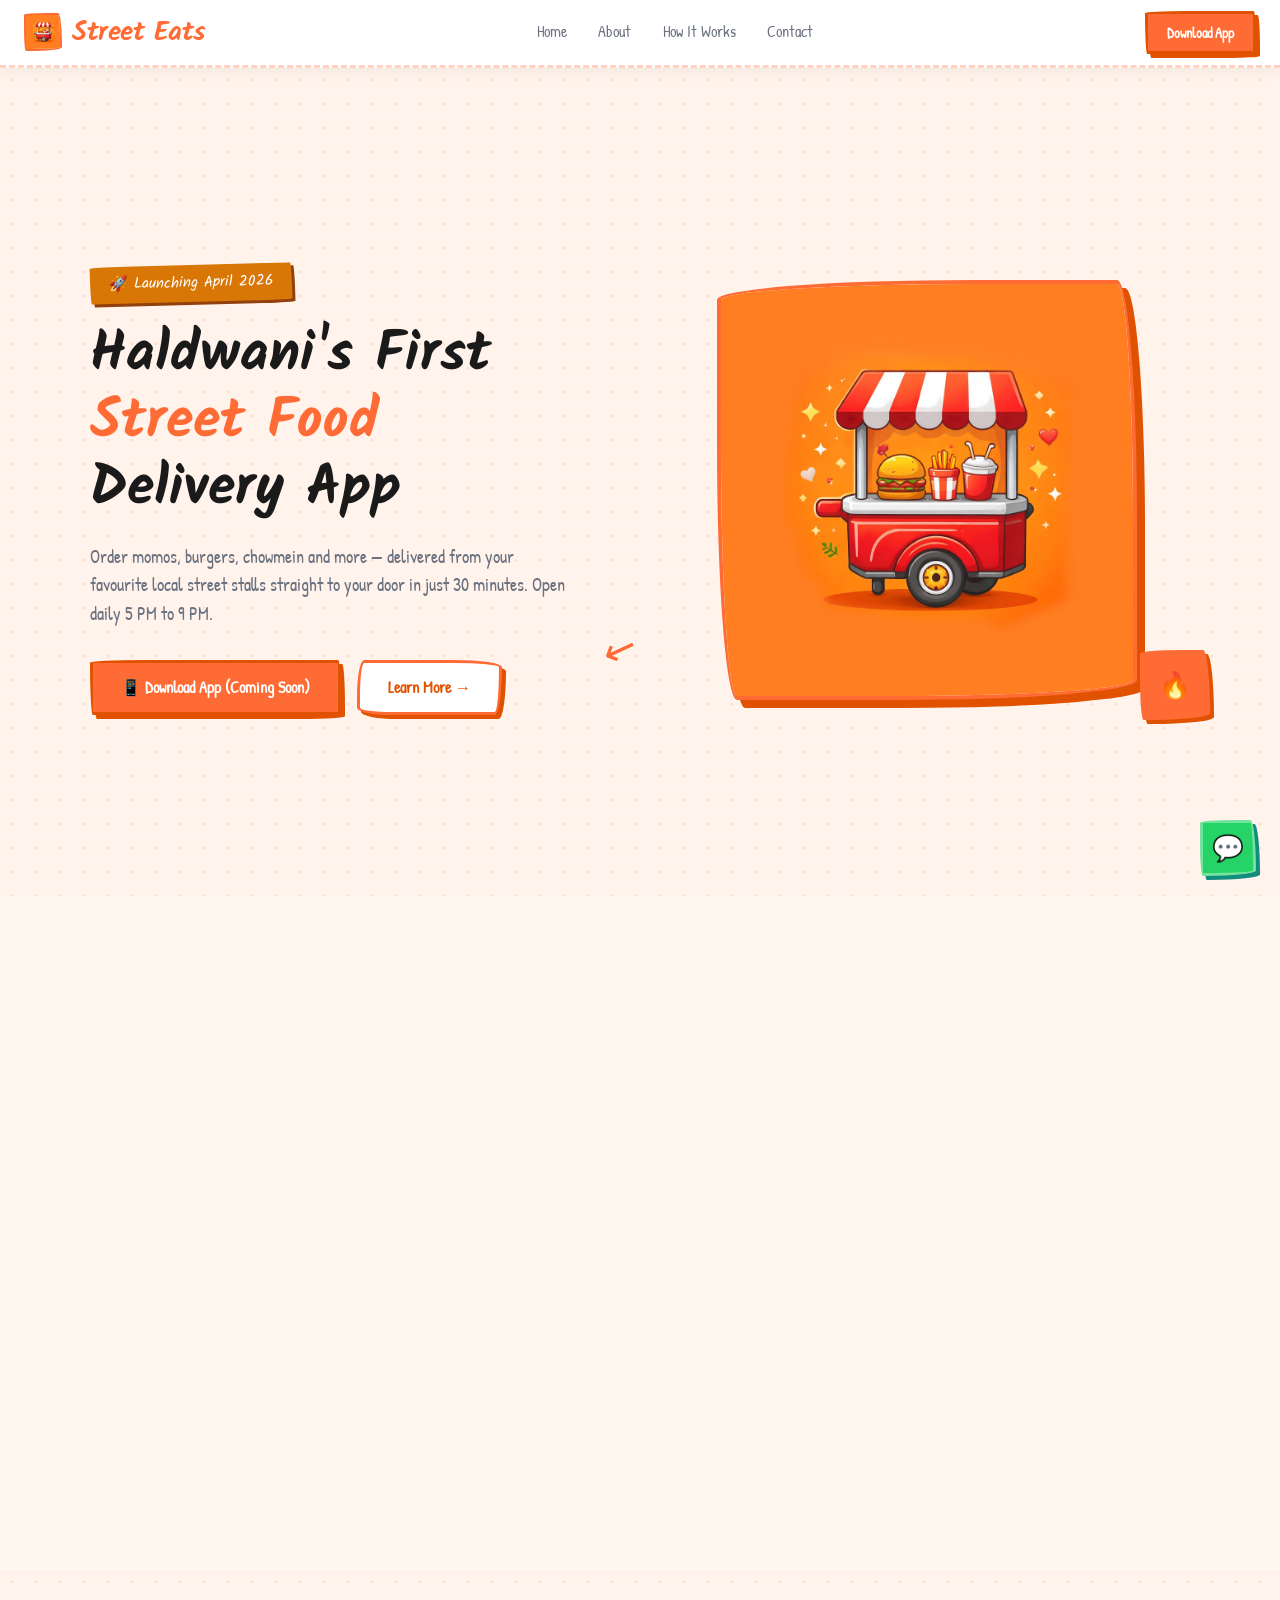
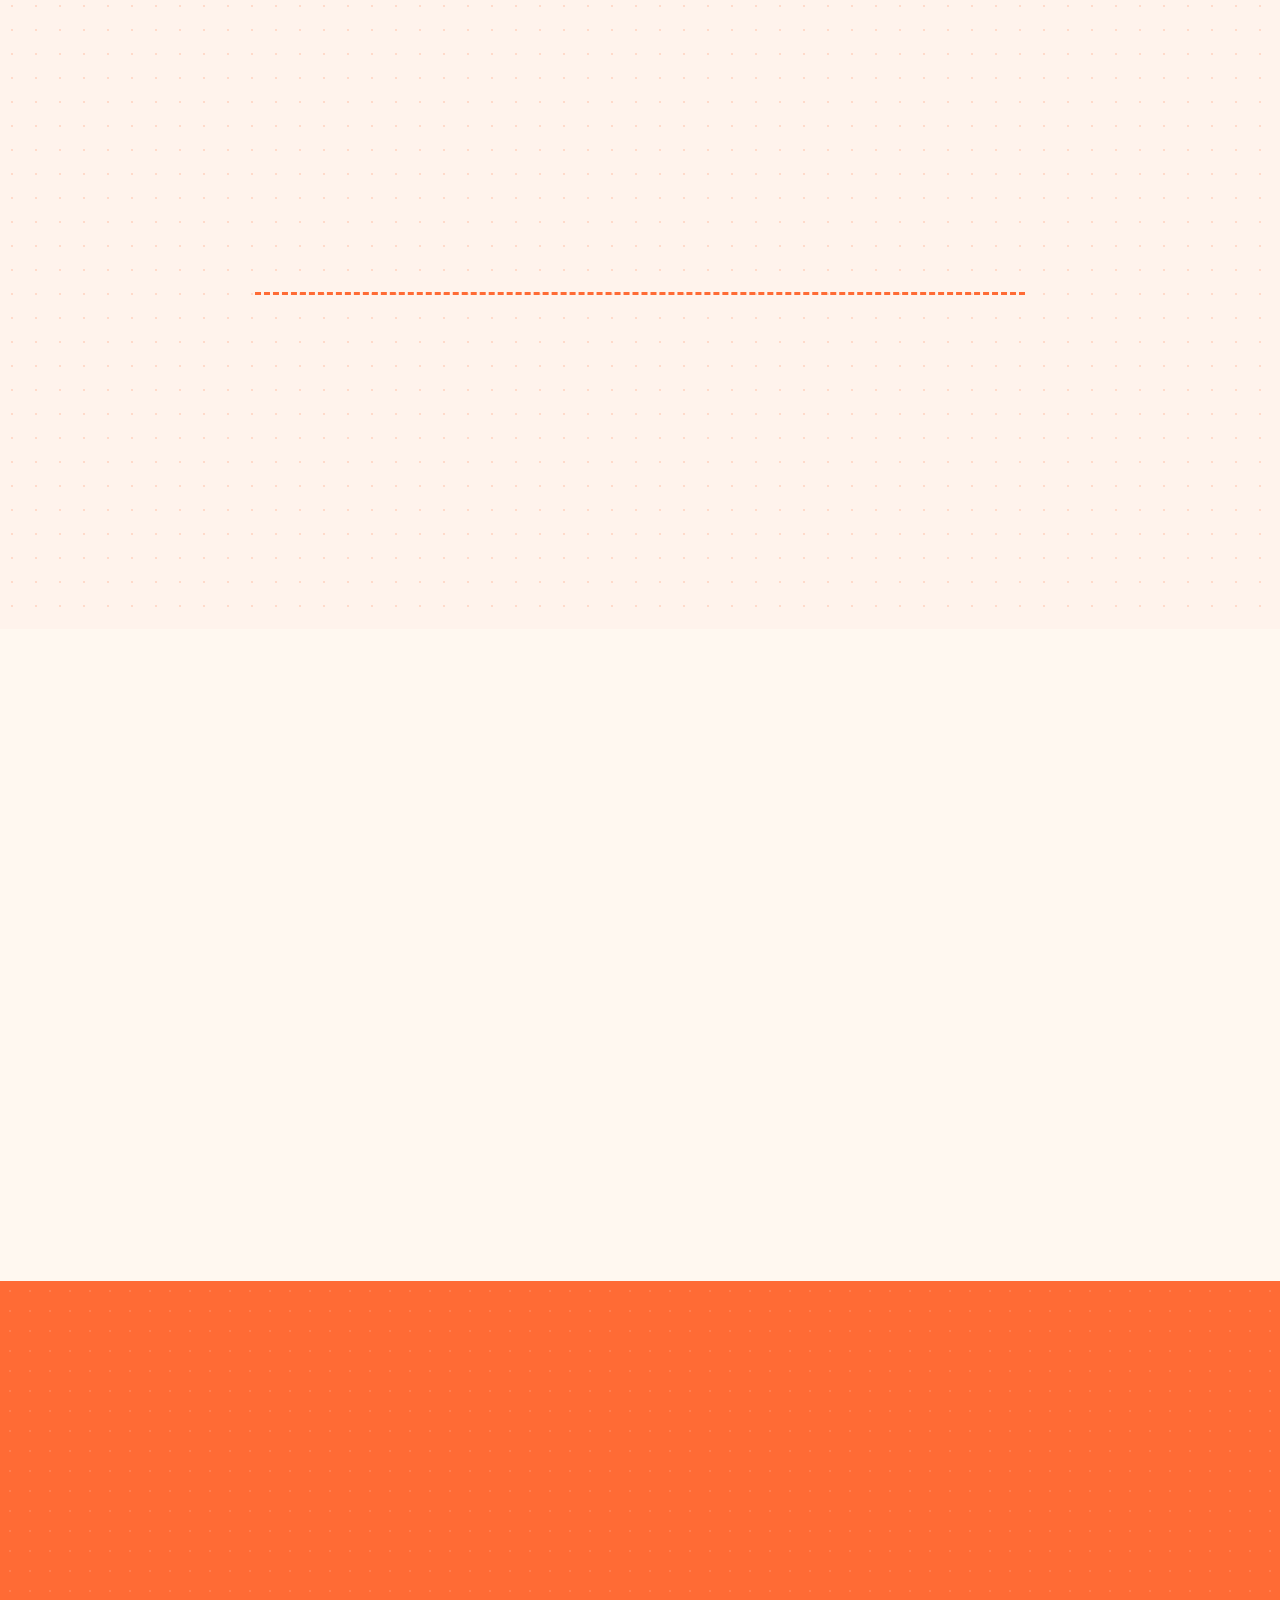
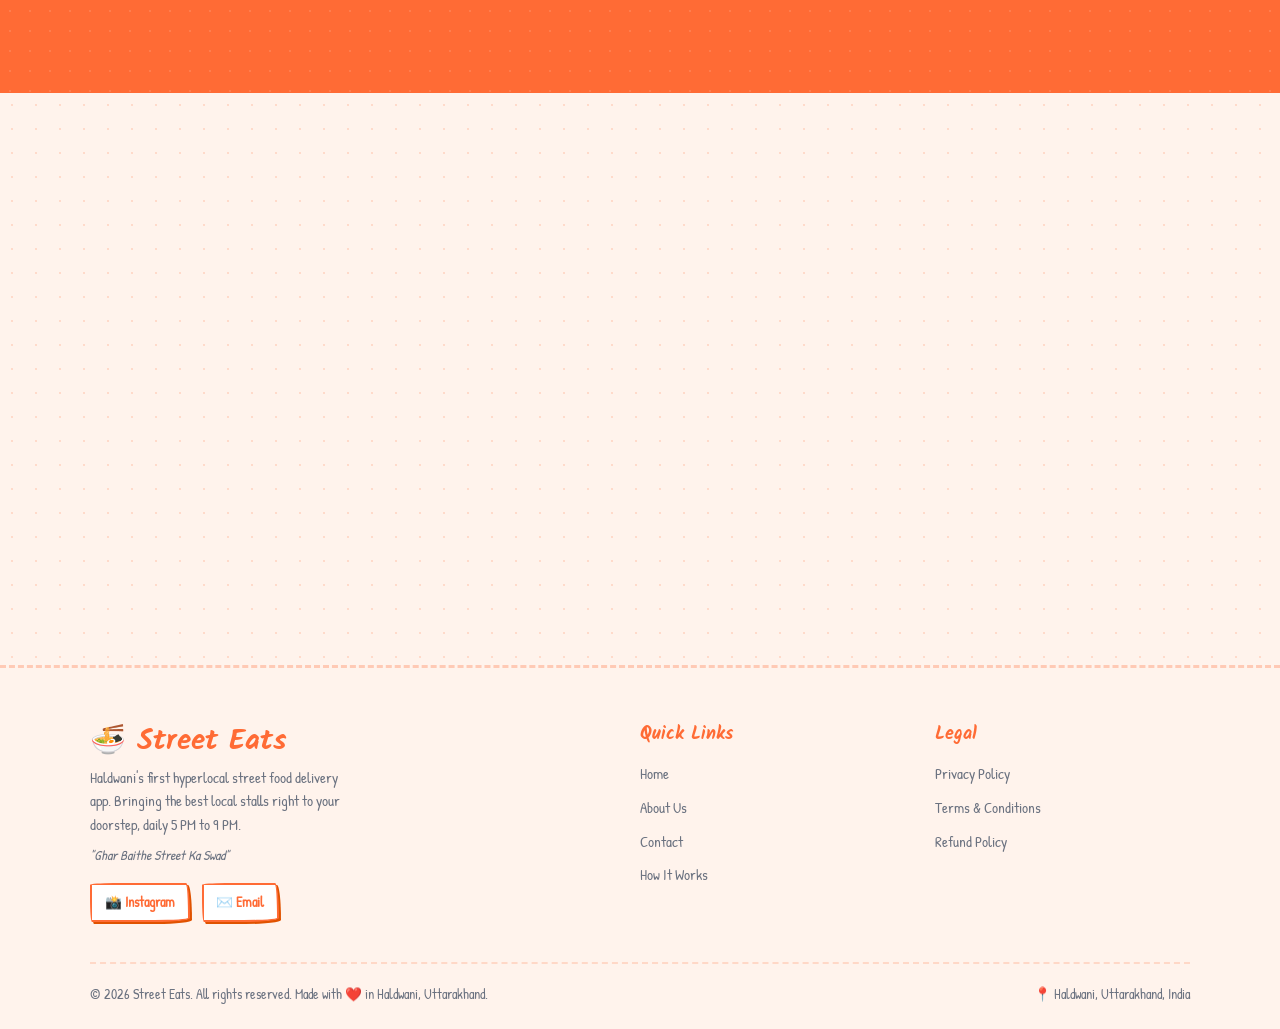
==== commit 95e69b56: "Add files via upload" ====
--- a/index.html
+++ b/index.html
@@ -3,16 +3,19 @@
 <head>
   <meta charset="UTF-8" />
   <meta name="viewport" content="width=device-width, initial-scale=1.0" />
-  <title>About Us — Street Eats Haldwani</title>
-  <meta name="description" content="Learn the story behind Street Eats — founded in Haldwani by four friends who wanted to bring authentic local street food to everyone's doorstep. Meet the team and our mission." />
-  <meta name="keywords" content="Street Eats about, Haldwani startup, local food delivery founders, Karan Kumar Street Eats" />
-  <meta property="og:title" content="About Street Eats — Born in Haldwani, Built for Haldwani" />
-  <meta property="og:description" content="Four friends from Haldwani who loved street food built the city's first hyperlocal delivery platform. Meet the team behind Street Eats." />
+  <title>Street Eats — Haldwani's First Street Food Delivery App</title>
+  <meta name="description" content="Street Eats delivers authentic local street food — momos, chowmein, burgers, chaat and more — right to your door in Haldwani. Open daily 5 PM to 9 PM. Launching April 2026." />
+  <meta name="keywords" content="Street Eats, Haldwani food delivery, street food delivery, momos delivery Haldwani, local food app Uttarakhand" />
+  <meta name="author" content="Street Eats" />
+  <meta property="og:title" content="Street Eats — Haldwani's First Street Food Delivery App" />
+  <meta property="og:description" content="Order momos, chowmein, burgers and more from your favourite local street stalls. Delivered in 30 minutes. Launching April 2026." />
   <meta property="og:type" content="website" />
   <meta property="og:image" content="logo.jpg" />
+  <meta name="twitter:card" content="summary_large_image" />
   <link rel="icon" href="favicon.ico" type="image/x-icon" />
   <link rel="apple-touch-icon" href="apple-touch-icon.png" />
-  <link rel="canonical" href="https://streeteats.in/about.html" />
+  <link rel="manifest" href="manifest.json" />
+  <link rel="canonical" href="https://streeteats.in/" />
   <link rel="stylesheet" href="style.css" />
   <link rel="preconnect" href="https://fonts.googleapis.com" />
   <link rel="preconnect" href="https://fonts.gstatic.com" crossorigin />
@@ -36,7 +39,7 @@
   <button class="hamburger" aria-label="Toggle Menu" aria-expanded="false">
     <span></span><span></span><span></span>
   </button>
-  <div class="mobile-menu">
+  <div class="mobile-menu" role="list">
     <a href="index.html">Home</a>
     <a href="about.html">About</a>
     <a href="index.html#how-it-works">How It Works</a>
@@ -45,160 +48,179 @@
   </div>
 </nav>
 
-<!-- PAGE HERO -->
-<section class="page-hero dot-bg" aria-labelledby="page-heading">
-  <h1 id="page-heading">About <span>Street Eats</span></h1>
-  <p style="color:var(--muted); font-size:1.05rem; font-family:'Patrick Hand',cursive;">The story behind Haldwani's first street food delivery platform</p>
-  <span class="orange-underline"></span>
-</section>
-
-<!-- OUR STORY -->
-<section aria-labelledby="story-heading">
-  <div class="container">
-    <div class="story-grid">
-      <div class="reveal">
-        <span class="section-tag">📖 Our story</span>
-        <h2 id="story-heading" class="section-title">Born in Haldwani,<br/>Built for Haldwani</h2>
-        <p style="color:var(--muted); font-size:1rem; margin-bottom:1rem; line-height:1.8;">
-          Street Eats was founded in 2026 by four friends from Haldwani who loved street food but wanted a smarter way to enjoy it at home. Late evenings, the craving for hot momos or crispy chowmein would hit — but stepping out wasn't always possible.
-        </p>
-        <p style="color:var(--muted); font-size:1rem; margin-bottom:1rem; line-height:1.8;">
-          We noticed that Zomato and Swiggy only served restaurants. The beloved local momos stall, the chaat corner, the burger thela — all completely ignored by the big platforms. These vendors had loyal customers but zero delivery reach.
-        </p>
-        <p style="color:var(--muted); font-size:1rem; line-height:1.8;">
-          So we built Street Eats — Haldwani's own hyperlocal street food delivery platform, made by locals, for locals. Every order you place directly supports a small local vendor and a local delivery partner.
-        </p>
-      </div>
-      <div class="story-img thumbtack reveal" aria-label="Street food stall illustration">
-        <img src="logo.jpg" alt="Street Eats food cart" style="width:100%;height:100%;object-fit:contain;padding:1.5rem;" />
-      </div>
-    </div>
-  </div>
-</section>
-
-<!-- MISSION -->
-<section class="dot-bg" aria-labelledby="mission-heading">
-  <div class="container">
-    <div class="reveal" style="text-align:center;">
-      <span class="section-tag">🎯 Our Mission</span>
-      <h2 id="mission-heading" class="section-title">What We Stand For</h2>
-    </div>
-    <div class="mission-card reveal">
-      <p style="font-size:1.3rem; color:var(--text);">
-        "To connect every local street food stall with every hungry person in their city — one order at a time."
-      </p>
-    </div>
-
-    <div class="values-grid">
-      <div class="card reveal" style="transform:rotate(-1.2deg); text-align:center;">
-        <div class="icon-circle" style="margin:0 auto 1rem;">🏘️</div>
-        <h3 style="margin-bottom:0.5rem;">Local First</h3>
-        <p style="color:var(--muted); font-size:0.92rem;">We support local vendors, local riders, and local communities. Every rupee spent on Street Eats stays in Haldwani's economy.</p>
-      </div>
-      <div class="card reveal" style="transform:rotate(1deg); text-align:center;">
-        <div class="icon-circle" style="margin:0 auto 1rem;">🔥</div>
-        <h3 style="margin-bottom:0.5rem;">Fast and Fresh</h3>
-        <p style="color:var(--muted); font-size:0.92rem;">Hot food, fast delivery. We never compromise on speed or quality. Your momos arrive steaming, your burger stays crispy — guaranteed.</p>
-      </div>
-      <div class="card reveal" style="transform:rotate(-0.8deg); text-align:center;">
-        <div class="icon-circle" style="margin:0 auto 1rem;">💛</div>
-        <h3 style="margin-bottom:0.5rem;">Community</h3>
-        <p style="color:var(--muted); font-size:0.92rem;">Built by locals, for locals. We're not a faceless tech company — we're your neighbours, and we care deeply about Haldwani's growth.</p>
-      </div>
-    </div>
-  </div>
-</section>
-
-<!-- FOUNDERS -->
-<section aria-labelledby="founders-heading">
+<!-- HERO -->
+<section class="hero dot-bg" aria-labelledby="hero-heading">
+  <div class="hero-content">
+    <div class="hero-text">
+      <div class="hero-badge">🚀 Launching April 2026</div>
+      <h1 id="hero-heading">
+        Haldwani's First<br/>
+        <span>Street Food</span><br/>
+        Delivery App
+      </h1>
+      <p>Order momos, burgers, chowmein and more — delivered from your favourite local street stalls straight to your door in just 30 minutes. Open daily 5 PM to 9 PM.</p>
+      <div class="hero-btns">
+        <a href="#download" class="btn-primary">📱 Download App (Coming Soon)</a>
+        <a href="about.html" class="btn-secondary">Learn More →</a>
+      </div>
+    </div>
+    <div class="hero-img-wrapper">
+      <div class="hero-img-box">
+        <img src="logo.jpg" alt="Street Eats — Street Food Cart delivering local food" loading="eager" />
+      </div>
+      <div class="bounce-circle" aria-hidden="true">🔥</div>
+      <div class="hand-arrow" aria-hidden="true">↙</div>
+    </div>
+  </div>
+</section>
+
+<!-- FEATURES -->
+<section id="features" aria-labelledby="features-heading">
+  <div class="container">
+    <div class="reveal">
+      <span class="section-tag">✨ Why choose us?</span>
+      <h2 id="features-heading" class="section-title">Why Street Eats?</h2>
+      <p class="section-subtitle">We're not just another food app. We're built specifically for Haldwani's street food culture.</p>
+    </div>
+    <div class="features-grid">
+      <div class="feature-card tape tape-left reveal">
+        <div class="icon-circle">🛺</div>
+        <h3>Local Street Food Only</h3>
+        <p>We only list authentic local street stalls — not restaurants. The real momos wala, the chaat corner, the burger thela. That's Street Eats.</p>
+      </div>
+      <div class="feature-card tape reveal">
+        <div class="icon-circle">⚡</div>
+        <h3>Fast Delivery</h3>
+        <p>30 minutes or less, every order. We operate daily from 5 PM to 9 PM so you get fresh, hot food exactly when the evening hunger strikes.</p>
+      </div>
+      <div class="feature-card tape tape-left reveal">
+        <div class="icon-circle">💰</div>
+        <h3>Best Price Guaranteed</h3>
+        <p>No hidden charges. No platform fee. Free delivery on every order. You pay exactly what the stall charges — nothing extra, ever.</p>
+      </div>
+      <div class="feature-card tape reveal">
+        <div class="icon-circle">🤝</div>
+        <h3>Trusted Local Riders</h3>
+        <p>Our delivery partners are known faces from your own neighbourhood. Reliable, punctual, and always friendly. Your order is in good hands.</p>
+      </div>
+    </div>
+  </div>
+</section>
+
+<!-- HOW IT WORKS -->
+<section id="how-it-works" class="dot-bg" aria-labelledby="hiw-heading">
   <div class="container">
     <div class="reveal" style="text-align:center; margin-bottom:1rem;">
-      <span class="section-tag">👥 The Team</span>
-      <h2 id="founders-heading" class="section-title">Meet the Founders</h2>
-      <p class="section-subtitle" style="margin:0 auto;">Four friends from Haldwani who turned a street food craving into a business.</p>
-    </div>
-    <div class="founders-grid">
-
-      <div class="founder-card tape reveal">
-        <div class="founder-avatar">
-          <!-- Replace with real photo: <img src="karan.jpg" alt="Karan Kumar" /> -->
-          👨‍💻
+      <span class="section-tag">📖 Simple process</span>
+      <h2 id="hiw-heading" class="section-title">How It Works</h2>
+      <p class="section-subtitle" style="margin:0 auto;">Three steps and your favourite street food is on its way to you.</p>
+    </div>
+    <div class="steps-wrapper">
+      <div class="step-card reveal">
+        <div class="step-num">1</div>
+        <div class="icon-circle icon-circle-gold" style="margin:0 auto 1rem; width:52px; height:52px; font-size:1.4rem;">📱</div>
+        <h3>Download the App</h3>
+        <p>Get Street Eats from Google Play Store. Sign up in seconds with your phone number — no lengthy forms needed.</p>
+      </div>
+      <div class="step-card reveal">
+        <div class="step-num">2</div>
+        <div class="icon-circle icon-circle-gold" style="margin:0 auto 1rem; width:52px; height:52px; font-size:1.4rem;">🍜</div>
+        <h3>Choose Your Street Food</h3>
+        <p>Browse local stalls near you. Pick your favourite — momos, chowmein, burgers, chaat — and place your order in seconds.</p>
+      </div>
+      <div class="step-card reveal">
+        <div class="step-num">3</div>
+        <div class="icon-circle icon-circle-gold" style="margin:0 auto 1rem; width:52px; height:52px; font-size:1.4rem;">🚴</div>
+        <h3>Get It Delivered Home</h3>
+        <p>Your rider picks it up fresh and brings it straight to your address. Hot, fast, and hassle-free in under 30 minutes.</p>
+      </div>
+    </div>
+  </div>
+</section>
+
+<!-- FOOD CATEGORIES -->
+<section id="menu" aria-labelledby="food-heading">
+  <div class="container">
+    <div class="reveal">
+      <span class="section-tag">🍽️ Explore the menu</span>
+      <h2 id="food-heading" class="section-title">What We Deliver</h2>
+      <p class="section-subtitle">All your favourite street foods, delivered fresh from local stalls in Haldwani.</p>
+    </div>
+    <div class="food-grid" role="list">
+      <div class="food-card reveal" role="listitem">
+        <span class="emoji">🥟</span>
+        <span>Momos</span>
+      </div>
+      <div class="food-card reveal" role="listitem">
+        <span class="emoji">🍔</span>
+        <span>Burger</span>
+      </div>
+      <div class="food-card reveal" role="listitem">
+        <span class="emoji">🍜</span>
+        <span>Chowmein</span>
+      </div>
+      <div class="food-card reveal" role="listitem">
+        <span class="emoji">🍕</span>
+        <span>Pizza</span>
+      </div>
+      <div class="food-card reveal" role="listitem">
+        <span class="emoji">🫙</span>
+        <span>Chaat</span>
+      </div>
+      <div class="food-card reveal" role="listitem">
+        <span class="emoji">🍝</span>
+        <span>Maggi</span>
+      </div>
+      <div class="food-card reveal" role="listitem">
+        <span class="emoji">🥪</span>
+        <span>Sandwich</span>
+      </div>
+      <div class="food-card reveal" role="listitem">
+        <span class="emoji">🧃</span>
+        <span>Cold Drink</span>
+      </div>
+    </div>
+  </div>
+</section>
+
+<!-- STATS -->
+<section class="stats-section" aria-labelledby="stats-heading">
+  <div class="container">
+    <h2 id="stats-heading" class="section-title reveal" style="text-align:center; color:var(--text-white); margin-bottom:2.5rem;">Street Eats by the Numbers</h2>
+    <div class="stats-grid">
+      <div class="stat-blob reveal">
+        <h3>5+</h3>
+        <p>Trusted Vendors</p>
+      </div>
+      <div class="stat-blob reveal">
+        <h3>4</h3>
+        <p>Cities Coming Soon</p>
+      </div>
+      <div class="stat-blob reveal">
+        <h3>30</h3>
+        <p>Min Delivery Time</p>
+      </div>
+    </div>
+  </div>
+</section>
+
+<!-- DOWNLOAD CTA -->
+<section id="download" class="dot-bg" aria-labelledby="cta-heading">
+  <div class="container">
+    <div class="cta-card tape thumbtack reveal">
+      <h2 id="cta-heading" style="font-size:1.9rem; margin-bottom:0.75rem;">Available Soon on<br/><span style="color:var(--primary)">Google Play Store</span></h2>
+      <p style="color:var(--muted); margin-bottom:0.5rem;">Be the first to know when Street Eats launches in Haldwani.<br/>Drop your email and we'll notify you the moment the app goes live.</p>
+      <form class="email-form notify-form" aria-label="Email notification signup">
+        <input type="email" class="email-input" placeholder="your@email.com" required aria-label="Email address" />
+        <button type="submit" class="btn-primary">Notify Me 🔔</button>
+      </form>
+      <div class="play-badge" aria-label="Google Play Store — Coming Soon">
+        <span style="font-size:1.5rem;">▶</span>
+        <div>
+          <div style="font-size:0.7rem; letter-spacing:1px; text-transform:uppercase;">Coming soon on</div>
+          <div style="font-size:0.95rem; font-weight:600;">Google Play Store</div>
         </div>
-        <h3>Karan Kumar</h3>
-        <div class="role">CEO &amp; Founder</div>
-        <p>Developer and entrepreneur from Haldwani. Built Street Eats from scratch to bring local street food to everyone's doorstep. Passionate about technology and empowering local businesses through digital tools.</p>
-      </div>
-
-      <div class="founder-card tape reveal">
-        <div class="founder-avatar">
-          <!-- Replace with real photo: <img src="friend2.jpg" alt="Co-Founder" /> -->
-          👨‍🍳
-        </div>
-        <h3>Coming Soon</h3>
-        <div class="role">Co-Founder &amp; Operations</div>
-        <p>Handles delivery operations and vendor relations for Street Eats. A true Haldwani local with deep knowledge of the city's street food scene and strong connections with local vendors.</p>
-      </div>
-
-      <div class="founder-card tape reveal">
-        <div class="founder-avatar">
-          <!-- Replace with real photo: <img src="friend3.jpg" alt="Co-Founder" /> -->
-          🚴
-        </div>
-        <h3>Coming Soon</h3>
-        <div class="role">Co-Founder &amp; Logistics</div>
-        <p>Manages delivery logistics and customer experience. Ensures every single order reaches the customer on time and in perfect condition, rain or shine.</p>
-      </div>
-
-      <div class="founder-card tape reveal">
-        <div class="founder-avatar">
-          <!-- Replace with real photo: <img src="friend4.jpg" alt="Co-Founder" /> -->
-          📣
-        </div>
-        <h3>Coming Soon</h3>
-        <div class="role">Co-Founder &amp; Marketing</div>
-        <p>Drives growth and manages Street Eats' social media presence. A passionate food lover and local community builder who spreads the Street Eats story across Haldwani.</p>
-      </div>
-
-    </div>
-  </div>
-</section>
-
-<!-- TIMELINE -->
-<section class="dot-bg" aria-labelledby="timeline-heading">
-  <div class="container">
-    <div class="reveal" style="text-align:center; margin-bottom:2rem;">
-      <span class="section-tag">🗺️ Expansion Plan</span>
-      <h2 id="timeline-heading" class="section-title">Our Growth Roadmap</h2>
-      <p class="section-subtitle" style="margin:0 auto;">Starting in Haldwani and expanding across Uttarakhand — one city at a time.</p>
-    </div>
-    <div class="timeline reveal">
-      <div class="timeline-item active">
-        <h4>April 2026 — Haldwani 🎉</h4>
-        <p>Official launch of Street Eats in Haldwani. First 5+ vendors onboarded. Free delivery for the first month. This is where it all begins.</p>
-      </div>
-      <div class="timeline-item">
-        <h4>July 2026 — Rudrapur</h4>
-        <p>Expanding to Rudrapur with a dedicated team. Onboarding local street food vendors and building a delivery network for Udham Singh Nagar.</p>
-      </div>
-      <div class="timeline-item">
-        <h4>September 2026 — Ramnagar</h4>
-        <p>Bringing Street Eats to Ramnagar — the gateway to Jim Corbett. Serving both residents and tourists with authentic local street food delivery.</p>
-      </div>
-      <div class="timeline-item">
-        <h4>2027 — Nainital &amp; Beyond</h4>
-        <p>Full Kumaon region coverage. Nainital, Bhimtal, Kathgodam and more. Building the most loved local food delivery network in Uttarakhand.</p>
-      </div>
-    </div>
-  </div>
-</section>
-
-<!-- CTA -->
-<section aria-labelledby="cta-heading">
-  <div class="container" style="text-align:center;">
-    <div class="reveal">
-      <h2 id="cta-heading" class="section-title" style="margin-bottom:1rem;">Ready to Order?</h2>
-      <p style="color:var(--muted); margin-bottom:2rem;">Street Eats launches in April 2026. Be the first to know.</p>
-      <a href="index.html#download" class="btn-primary" style="font-size:1.1rem; padding:0.9rem 2.5rem;">Get Notified at Launch 🔔</a>
+      </div>
     </div>
   </div>
 </section>
@@ -211,8 +233,8 @@
       <p>Haldwani's first hyperlocal street food delivery app. Bringing the best local stalls right to your doorstep, daily 5 PM to 9 PM.</p>
       <p style="margin-top:0.5rem; color:var(--muted); font-size:0.85rem; font-style:italic;">"Ghar Baithe Street Ka Swad"</p>
       <div class="footer-social">
-        <a href="https://instagram.com/streeteats.hld" class="social-btn" target="_blank" rel="noopener noreferrer">📸 Instagram</a>
-        <a href="/cdn-cgi/l/email-protection#d6a5a3a6a6b9a4a296a5a2a4b3b3a2b3b7a2a5f8bfb8" class="social-btn">✉️ Email</a>
+        <a href="https://instagram.com/streeteats.hld" class="social-btn" target="_blank" rel="noopener noreferrer" aria-label="Follow us on Instagram">📸 Instagram</a>
+        <a href="/cdn-cgi/l/email-protection#a6d5d3d6d6c9d4d2e6d5d2d4c3c3d2c3c7d2d588cfc8" class="social-btn" aria-label="Email us">✉️ Email</a>
       </div>
     </div>
     <div class="footer-links">
@@ -239,7 +261,8 @@
   </div>
 </footer>
 
+<!-- FLOATING BUTTONS -->
 <a href="https://wa.me/919999999999" class="whatsapp-fab" target="_blank" rel="noopener noreferrer" aria-label="Chat with us on WhatsApp">💬</a>
 <a href="#" class="scroll-top" aria-label="Scroll to top">↑</a>
 
-<scrip
+<scrip
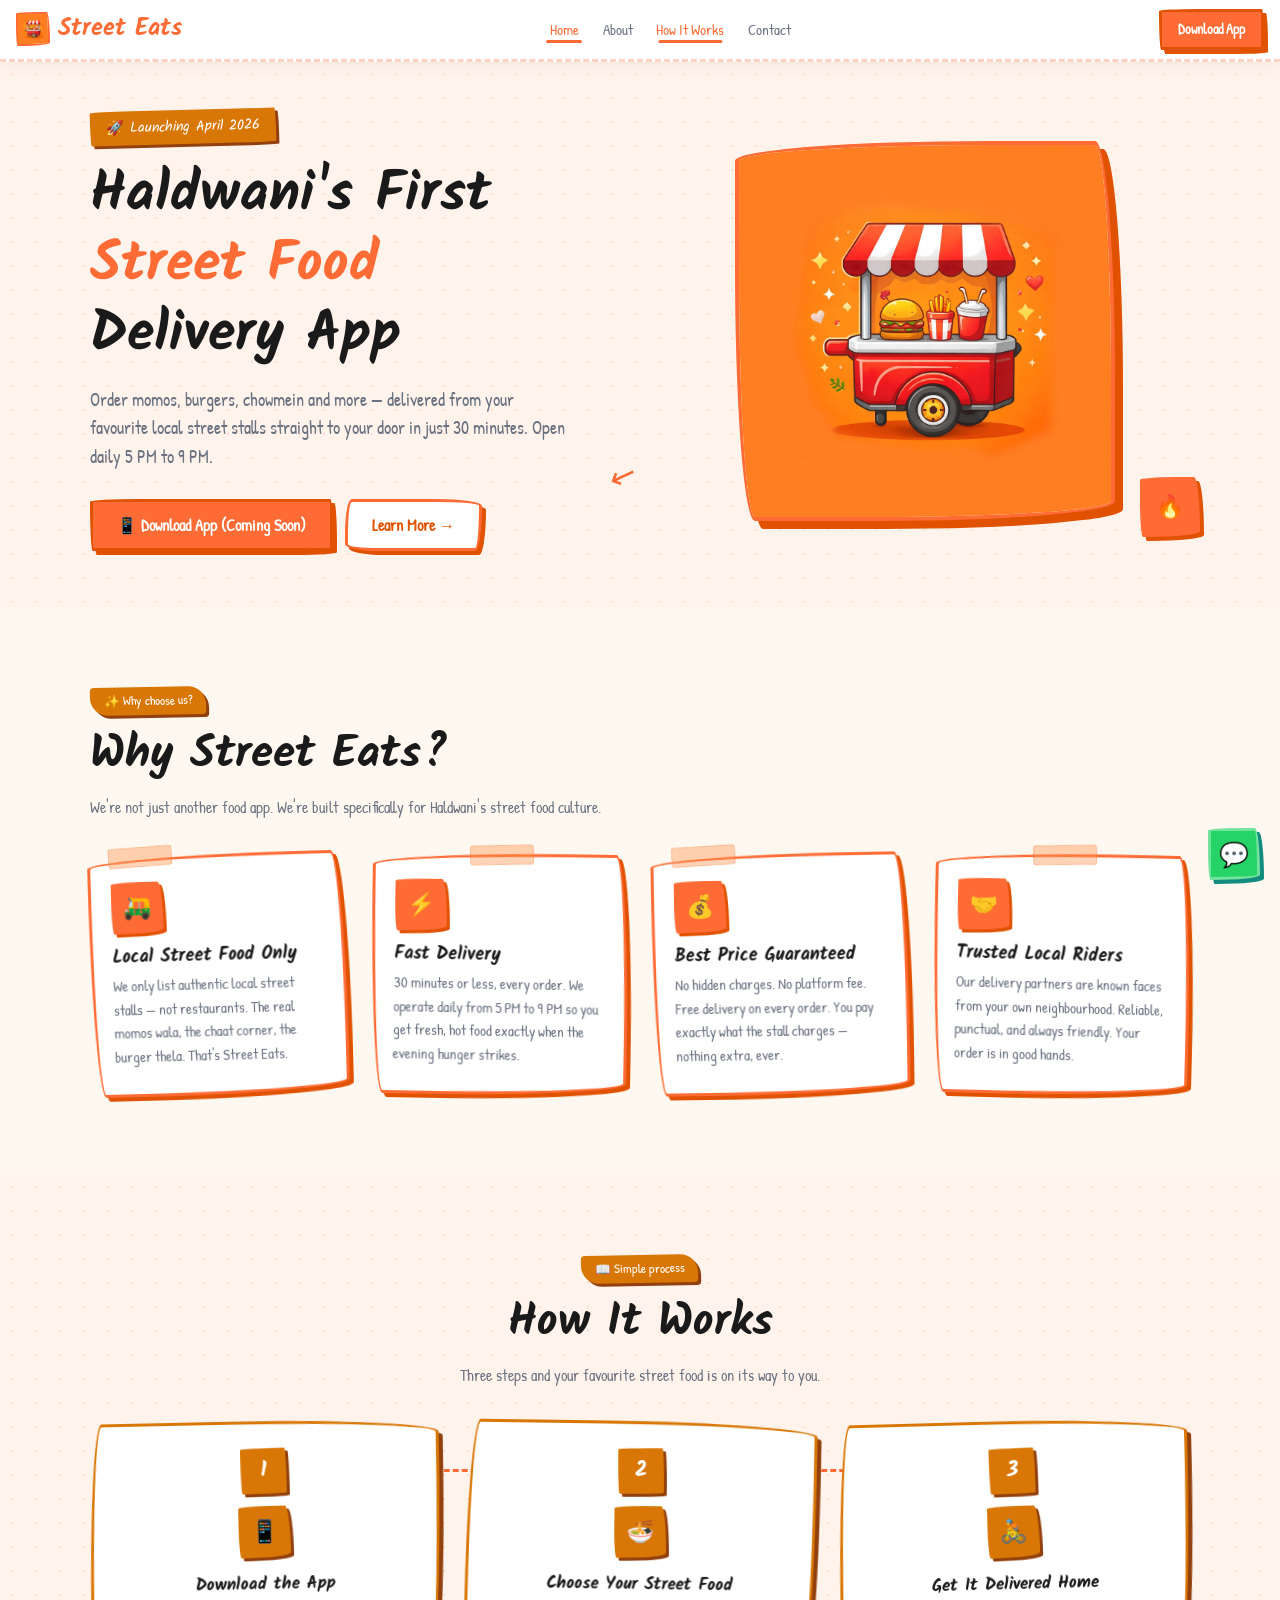
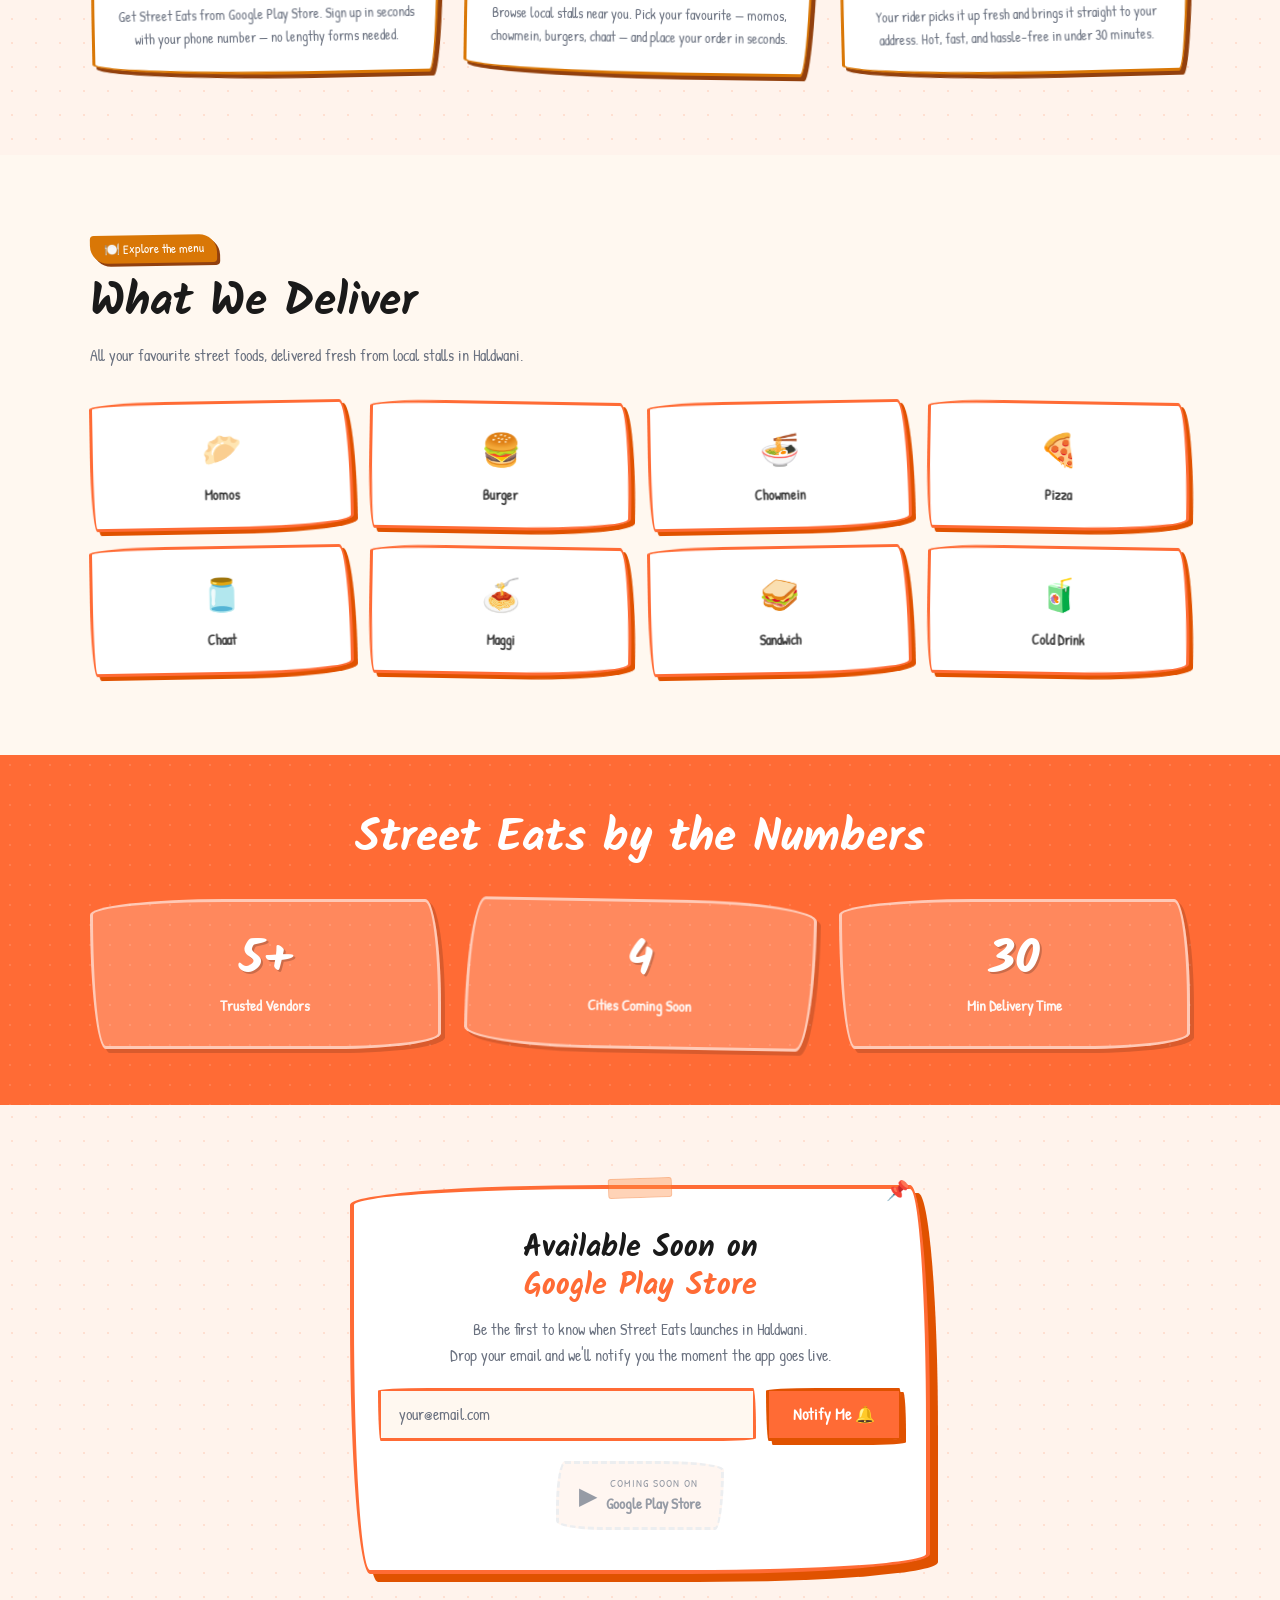
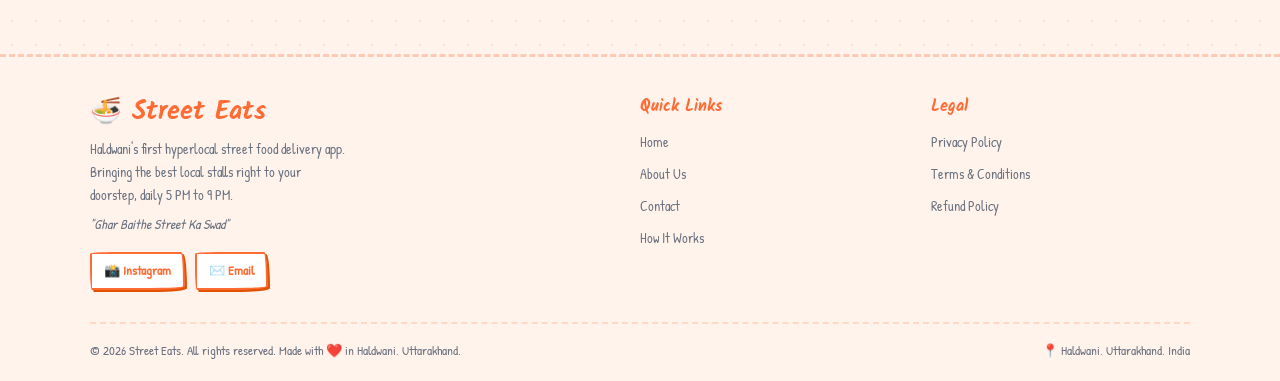
==== commit cdcd0fd2: "Add files via upload" ====
--- a/index.html
+++ b/index.html
@@ -186,7 +186,7 @@
 <!-- STATS -->
 <section class="stats-section" aria-labelledby="stats-heading">
   <div class="container">
-    <h2 id="stats-heading" class="section-title reveal" style="text-align:center; color:var(--text-white); margin-bottom:2.5rem;">Street Eats by the Numbers</h2>
+    <h2 id="stats-heading" class="section-title" style="text-align:center; color:var(--text-white); margin-bottom:2rem;">Street Eats by the Numbers</h2>
     <div class="stats-grid">
       <div class="stat-blob reveal">
         <h3>5+</h3>
@@ -234,7 +234,7 @@
       <p style="margin-top:0.5rem; color:var(--muted); font-size:0.85rem; font-style:italic;">"Ghar Baithe Street Ka Swad"</p>
       <div class="footer-social">
         <a href="https://instagram.com/streeteats.hld" class="social-btn" target="_blank" rel="noopener noreferrer" aria-label="Follow us on Instagram">📸 Instagram</a>
-        <a href="/cdn-cgi/l/email-protection#a6d5d3d6d6c9d4d2e6d5d2d4c3c3d2c3c7d2d588cfc8" class="social-btn" aria-label="Email us">✉️ Email</a>
+        <a href="mailto:support@streeteats.in" class="social-btn" aria-label="Email us">✉️ Email</a>
       </div>
     </div>
     <div class="footer-links">
@@ -265,4 +265,8 @@
 <a href="https://wa.me/919999999999" class="whatsapp-fab" target="_blank" rel="noopener noreferrer" aria-label="Chat with us on WhatsApp">💬</a>
 <a href="#" class="scroll-top" aria-label="Scroll to top">↑</a>
 
-<scrip+
+
+<script src="script.js"></script>
+</body>
+</html>
--- a/style.css
+++ b/style.css
@@ -1,47 +1,33 @@
 @import url('https://fonts.googleapis.com/css2?family=Kalam:wght@400;700&family=Patrick+Hand&display=swap');
 
-/* ═══════════════════════════════════════════════════════
-   STREET EATS — DESIGN TOKENS (Warm Light Theme)
-   ═══════════════════════════════════════════════════════ */
+/* ═══════════════════════════════════════════════════
+   DESIGN TOKENS
+   ═══════════════════════════════════════════════════ */
 :root {
-  /* Brand Oranges */
   --primary:        #FF6B35;
   --primary-light:  #FF8C42;
   --primary-dark:   #E05200;
-
-  /* Backgrounds */
   --bg:             #FFF8F0;
   --surface:        #FFFFFF;
   --surface-warm:   #FFF3EC;
-
-  /* Text */
   --text:           #1A1A1A;
   --text-secondary: #3D3D3D;
   --muted:          #6B7280;
   --text-white:     #FFFFFF;
-
-  /* Semantic */
   --success:        #16A34A;
   --error:          #DC2626;
   --warning:        #D97706;
-
-  /* Borders & Shadows */
   --border:         #E5E7EB;
-  --shadow-color:   rgba(0,0,0,0.08);
-
-  /* Special / Payment */
   --upi-purple:     #7C3AED;
   --cod-bg:         #FEF9C3;
   --cod-icon:       #CA8A04;
   --accepted-blue:  #2563EB;
   --revenue-cyan:   #0891B2;
 
-  /* Hard offset shadows — brand signature */
-  --shadow-sm:   4px 4px 0px 0px #E05200;
-  --shadow-lg:   8px 8px 0px 0px #E05200;
-  --shadow-gold: 4px 4px 0px 0px #92400E;
-
-  /* Wobbly border-radius */
+  --shadow-sm:      4px 4px 0px 0px #E05200;
+  --shadow-lg:      8px 8px 0px 0px #E05200;
+  --shadow-gold:    4px 4px 0px 0px #92400E;
+
   --radius-wobbly:   255px 15px 225px 15px / 15px 225px 15px 255px;
   --radius-wobbly-2: 15px 225px 15px 255px / 225px 15px 255px 15px;
   --radius-wobbly-3: 120px 20px 180px 10px / 10px 180px 20px 120px;
@@ -49,11 +35,11 @@
   --radius-btn:      220px 12px 180px 12px / 12px 180px 12px 220px;
 }
 
-/* ═══════════════════════════════════════════════════════
-   RESET & BASE
-   ═══════════════════════════════════════════════════════ */
+/* ═══════════════════════════════════════════════════
+   RESET
+   ═══════════════════════════════════════════════════ */
 *, *::before, *::after { box-sizing: border-box; margin: 0; padding: 0; }
-html { scroll-behavior: smooth; }
+html { scroll-behavior: smooth; -webkit-text-size-adjust: 100%; }
 
 body {
   font-family: 'Patrick Hand', cursive;
@@ -61,58 +47,77 @@
   color: var(--text);
   line-height: 1.6;
   overflow-x: hidden;
+  -webkit-font-smoothing: antialiased;
 }
 
 h1, h2, h3, h4, h5 {
   font-family: 'Kalam', cursive;
   font-weight: 700;
-  line-height: 1.2;
+  line-height: 1.25;
   color: var(--text);
 }
 
-/* ═══════════════════════════════════════════════════════
-   DOT PATTERN TEXTURE
-   ═══════════════════════════════════════════════════════ */
+img { max-width: 100%; display: block; }
+
+/* ═══════════════════════════════════════════════════
+   REVEAL ANIMATION
+   ═══════════════════════════════════════════════════ */
+.reveal {
+  opacity: 0;
+  transform: translateY(24px);
+  transition: opacity 0.55s ease, transform 0.55s ease;
+  will-change: opacity, transform;
+}
+.reveal.visible {
+  opacity: 1;
+  transform: translateY(0);
+}
+
+/* ═══════════════════════════════════════════════════
+   DOT PATTERN
+   ═══════════════════════════════════════════════════ */
 .dot-bg {
   background-color: var(--surface-warm);
-  background-image: radial-gradient(rgba(255,107,53,0.18) 1.5px, transparent 1.5px);
+  background-image: radial-gradient(rgba(255,107,53,0.15) 1.5px, transparent 1.5px);
   background-size: 24px 24px;
 }
 
-/* ═══════════════════════════════════════════════════════
+/* ═══════════════════════════════════════════════════
    NAVBAR
-   ═══════════════════════════════════════════════════════ */
+   ═══════════════════════════════════════════════════ */
 .navbar {
   position: sticky;
   top: 0;
   z-index: 1000;
-  background: rgba(255,255,255,0.96);
+  background: rgba(255,255,255,0.97);
   backdrop-filter: blur(10px);
   -webkit-backdrop-filter: blur(10px);
   border-bottom: 3px dashed rgba(255,107,53,0.3);
   box-shadow: 0 2px 16px rgba(0,0,0,0.06);
-  padding: 0 1.5rem;
+  padding: 0 1rem;
   display: flex;
   align-items: center;
   justify-content: space-between;
-  height: 68px;
+  height: 62px;
+  /* CRITICAL: relative so mobile-menu positions under it */
+  position: sticky;
 }
 
 .nav-logo {
   font-family: 'Kalam', cursive;
-  font-size: 1.7rem;
+  font-size: 1.5rem;
   font-weight: 700;
   color: var(--primary);
   text-decoration: none;
   display: flex;
   align-items: center;
-  gap: 10px;
-  letter-spacing: -0.5px;
+  gap: 8px;
+  flex-shrink: 0;
 }
 
 .nav-logo img {
-  width: 38px;
-  height: 38px;
+  width: 34px;
+  height: 34px;
   border-radius: var(--radius-wobbly-3);
   border: 2px solid var(--primary);
   object-fit: cover;
@@ -121,19 +126,20 @@
 .nav-links {
   display: flex;
   align-items: center;
-  gap: 0.25rem;
+  gap: 0.1rem;
   list-style: none;
 }
 
 .nav-links a {
   font-family: 'Patrick Hand', cursive;
-  font-size: 1rem;
+  font-size: 0.95rem;
   color: var(--muted);
   text-decoration: none;
-  padding: 0.4rem 0.85rem;
+  padding: 0.35rem 0.7rem;
   border-radius: 999px;
   transition: color 0.15s;
   position: relative;
+  white-space: nowrap;
 }
 
 .nav-links a::after {
@@ -151,7 +157,6 @@
 
 .nav-links a:hover,
 .nav-links a.active { color: var(--primary); }
-
 .nav-links a:hover::after,
 .nav-links a.active::after { width: 70%; }
 
@@ -160,15 +165,16 @@
   background: var(--primary);
   border: 3px solid var(--primary-dark);
   color: var(--text-white);
-  padding: 0.45rem 1.2rem;
+  padding: 0.4rem 1rem;
   border-radius: var(--radius-btn);
   cursor: pointer;
-  font-size: 0.9rem;
+  font-size: 0.85rem;
   box-shadow: var(--shadow-sm);
   transition: all 0.1s;
   text-decoration: none;
-  display: inline-block;
   font-weight: 600;
+  white-space: nowrap;
+  flex-shrink: 0;
 }
 
 .nav-cta:hover {
@@ -182,11 +188,16 @@
 .hamburger {
   display: none;
   flex-direction: column;
+  justify-content: center;
+  align-items: center;
   gap: 5px;
   cursor: pointer;
   background: none;
   border: none;
-  padding: 4px;
+  padding: 8px;
+  min-width: 44px;
+  min-height: 44px;
+  flex-shrink: 0;
 }
 
 .hamburger span {
@@ -195,45 +206,85 @@
   height: 3px;
   background: var(--primary);
   border-radius: 4px;
-  transition: all 0.3s;
+  transition: transform 0.3s, opacity 0.3s;
+  transform-origin: center;
 }
 
 .hamburger.open span:nth-child(1) { transform: translateY(8px) rotate(45deg); }
-.hamburger.open span:nth-child(2) { opacity: 0; }
+.hamburger.open span:nth-child(2) { opacity: 0; transform: scaleX(0); }
 .hamburger.open span:nth-child(3) { transform: translateY(-8px) rotate(-45deg); }
 
-/* Mobile menu */
+/* Mobile menu — full width dropdown */
 .mobile-menu {
   display: none;
-  position: absolute;
-  top: 68px;
+  position: fixed;          /* fixed so it sits above page content */
+  top: 62px;
   left: 0;
   right: 0;
-  background: rgba(255,255,255,0.99);
+  background: #FFFFFF;
   border-bottom: 3px solid var(--primary);
-  box-shadow: 0 8px 24px rgba(0,0,0,0.1);
-  padding: 1rem 1.5rem;
+  box-shadow: 0 8px 32px rgba(0,0,0,0.12);
+  padding: 0.75rem 1.25rem 1rem;
   flex-direction: column;
-  gap: 0.5rem;
+  gap: 0;
+  z-index: 999;
 }
 
 .mobile-menu.open { display: flex; }
 
 .mobile-menu a {
   font-family: 'Patrick Hand', cursive;
-  font-size: 1.1rem;
+  font-size: 1.05rem;
   color: var(--text-secondary);
   text-decoration: none;
-  padding: 0.6rem 0;
-  border-bottom: 1px dashed rgba(255,107,53,0.25);
-  transition: color 0.15s;
-}
-
-.mobile-menu a:hover { color: var(--primary); }
-
-/* ═══════════════════════════════════════════════════════
+  padding: 0.75rem 0.25rem;
+  border-bottom: 1px dashed rgba(255,107,53,0.2);
+  transition: color 0.15s, padding-left 0.15s;
+  min-height: 44px;
+  display: flex;
+  align-items: center;
+}
+
+.mobile-menu a:last-child { border-bottom: none; }
+.mobile-menu a:hover { color: var(--primary); padding-left: 0.5rem; }
+
+/* ═══════════════════════════════════════════════════
+   LAYOUT
+   ═══════════════════════════════════════════════════ */
+section { padding: 3.5rem 1rem; }
+
+@media (min-width: 768px) { section { padding: 5rem 1.5rem; } }
+
+.container { max-width: 1100px; margin: 0 auto; }
+
+.section-tag {
+  display: inline-block;
+  background: var(--warning);
+  color: var(--text-white);
+  font-family: 'Patrick Hand', cursive;
+  font-size: 0.8rem;
+  padding: 0.25rem 0.85rem;
+  border-radius: 4px 18px 4px 18px;
+  margin-bottom: 0.75rem;
+  box-shadow: 3px 3px 0px 0px #92400E;
+  transform: rotate(-1deg);
+}
+
+.section-title {
+  font-size: clamp(1.5rem, 5vw, 2.8rem);
+  margin-bottom: 0.75rem;
+}
+
+.section-subtitle {
+  font-family: 'Patrick Hand', cursive;
+  color: var(--muted);
+  font-size: 1rem;
+  max-width: 520px;
+}
+
+/* ═══════════════════════════════════════════════════
    BUTTONS
-   ═══════════════════════════════════════════════════════ */
+   ═══════════════════════════════════════════════════ */
 .btn-primary {
   font-family: 'Patrick Hand', cursive;
   font-size: 1rem;
@@ -241,7 +292,7 @@
   background: var(--primary);
   color: var(--text-white);
   border: 3px solid var(--primary-dark);
-  padding: 0.75rem 1.75rem;
+  padding: 0.75rem 1.5rem;
   border-radius: var(--radius-btn);
   box-shadow: var(--shadow-sm);
   cursor: pointer;
@@ -249,11 +300,13 @@
   display: inline-block;
   transition: all 0.1s;
   white-space: nowrap;
+  min-height: 48px;
+  line-height: 1.4;
+  text-align: center;
 }
 
 .btn-primary:hover {
   background: var(--primary-dark);
-  border-color: var(--primary-dark);
   box-shadow: 2px 2px 0px 0px var(--primary-dark);
   transform: translate(-2px,-2px);
   color: var(--text-white);
@@ -268,7 +321,7 @@
   background: var(--surface);
   color: var(--primary-dark);
   border: 3px solid var(--primary);
-  padding: 0.75rem 1.75rem;
+  padding: 0.75rem 1.5rem;
   border-radius: var(--radius-wobbly-4);
   box-shadow: var(--shadow-sm);
   cursor: pointer;
@@ -276,11 +329,13 @@
   display: inline-block;
   transition: all 0.1s;
   white-space: nowrap;
+  min-height: 48px;
+  line-height: 1.4;
+  text-align: center;
 }
 
 .btn-secondary:hover {
   background: var(--surface-warm);
-  border-color: var(--primary-dark);
   box-shadow: 2px 2px 0px 0px var(--primary-dark);
   transform: translate(-2px,-2px);
   color: var(--primary-dark);
@@ -288,15 +343,15 @@
 
 .btn-secondary:active { box-shadow: none; transform: translate(2px,2px); }
 
-/* ═══════════════════════════════════════════════════════
+/* ═══════════════════════════════════════════════════
    CARDS
-   ═══════════════════════════════════════════════════════ */
+   ═══════════════════════════════════════════════════ */
 .card {
   background: var(--surface);
   border: 3px solid var(--primary);
   border-radius: var(--radius-wobbly);
   box-shadow: var(--shadow-sm);
-  padding: 1.5rem;
+  padding: 1.25rem;
   transition: transform 0.1s, box-shadow 0.1s;
   position: relative;
 }
@@ -312,7 +367,7 @@
   border-radius: var(--radius-wobbly-2);
   box-shadow: var(--shadow-gold);
   color: var(--text);
-  padding: 1.5rem;
+  padding: 1.25rem;
   transition: transform 0.1s, box-shadow 0.1s;
   position: relative;
 }
@@ -322,44 +377,44 @@
   box-shadow: 8px 8px 0px 0px #92400E;
 }
 
-/* Tape */
+/* Tape decoration */
 .tape::before {
   content: '';
   position: absolute;
-  top: -12px;
+  top: -11px;
   left: 50%;
   transform: translateX(-50%) rotate(-2deg);
-  width: 70px;
-  height: 22px;
-  background: rgba(255,140,66,0.4);
-  border: 1px solid rgba(224,82,0,0.2);
+  width: 64px;
+  height: 20px;
+  background: rgba(255,140,66,0.38);
+  border: 1px solid rgba(224,82,0,0.18);
   border-radius: 3px;
   z-index: 2;
 }
 
-.tape-left::before { left: 20px; transform: rotate(-3deg); }
+.tape-left::before { left: 18px; transform: rotate(-3deg); }
 
 /* Thumbtack */
 .thumbtack::after {
   content: '📌';
   position: absolute;
   top: -14px;
-  right: 18px;
-  font-size: 1.3rem;
-}
-
-/* ═══════════════════════════════════════════════════════
+  right: 16px;
+  font-size: 1.2rem;
+}
+
+/* ═══════════════════════════════════════════════════
    ICON CIRCLE
-   ═══════════════════════════════════════════════════════ */
+   ═══════════════════════════════════════════════════ */
 .icon-circle {
-  width: 56px;
-  height: 56px;
+  width: 52px;
+  height: 52px;
   background: var(--primary);
   border-radius: var(--radius-wobbly-3);
   display: flex;
   align-items: center;
   justify-content: center;
-  font-size: 1.5rem;
+  font-size: 1.4rem;
   flex-shrink: 0;
   box-shadow: 3px 3px 0px 0px var(--primary-dark);
 }
@@ -369,47 +424,18 @@
   box-shadow: 3px 3px 0px 0px #92400E;
 }
 
-/* ═══════════════════════════════════════════════════════
-   LAYOUT
-   ═══════════════════════════════════════════════════════ */
-section { padding: 5rem 1.5rem; }
-
-.container { max-width: 1100px; margin: 0 auto; }
-
-.section-tag {
-  display: inline-block;
-  background: var(--warning);
-  color: var(--text-white);
-  font-family: 'Patrick Hand', cursive;
-  font-size: 0.85rem;
-  padding: 0.3rem 1rem;
-  border-radius: 4px 18px 4px 18px;
-  margin-bottom: 1rem;
-  box-shadow: 3px 3px 0px 0px #92400E;
-  transform: rotate(-1deg);
-}
-
-.section-title {
-  font-size: clamp(1.8rem, 4vw, 2.8rem);
-  margin-bottom: 1rem;
-  color: var(--text);
-}
-
-.section-subtitle {
-  font-family: 'Patrick Hand', cursive;
-  color: var(--muted);
-  font-size: 1.05rem;
-  max-width: 520px;
-}
-
-/* ═══════════════════════════════════════════════════════
+/* ═══════════════════════════════════════════════════
+   SECTION TAG
+   ═══════════════════════════════════════════════════ */
+
+/* ═══════════════════════════════════════════════════
    HERO
-   ═══════════════════════════════════════════════════════ */
+   ═══════════════════════════════════════════════════ */
 .hero {
-  min-height: 92vh;
-  display: flex;
-  align-items: center;
-  padding: 5rem 1.5rem 4rem;
+  min-height: auto;
+  display: flex;
+  align-items: center;
+  padding: 3rem 1rem 3.5rem;
   position: relative;
   overflow: hidden;
 }
@@ -419,7 +445,7 @@
   margin: 0 auto;
   display: grid;
   grid-template-columns: 1fr 1fr;
-  gap: 3rem;
+  gap: 2.5rem;
   align-items: center;
   width: 100%;
 }
@@ -429,25 +455,31 @@
   background: var(--warning);
   color: var(--text-white);
   font-family: 'Kalam', cursive;
-  font-size: 0.95rem;
-  padding: 0.4rem 1.2rem;
+  font-size: 0.9rem;
+  padding: 0.35rem 1rem;
   border-radius: 200px 8px 180px 8px / 8px 180px 8px 200px;
   box-shadow: 3px 3px 0px 0px #92400E;
-  margin-bottom: 1.25rem;
+  margin-bottom: 1rem;
   transform: rotate(-1.5deg);
-}
-
-.hero h1 { font-size: clamp(2.2rem, 5vw, 3.5rem); margin-bottom: 1.25rem; color: var(--text); }
+  display: inline-block;
+}
+
+.hero h1 { font-size: clamp(1.75rem, 5vw, 3.5rem); margin-bottom: 1rem; }
 .hero h1 span { color: var(--primary); }
 
 .hero p {
-  font-size: 1.1rem;
+  font-size: clamp(0.95rem, 2.5vw, 1.1rem);
   color: var(--muted);
-  margin-bottom: 2rem;
+  margin-bottom: 1.75rem;
   max-width: 480px;
 }
 
-.hero-btns { display: flex; gap: 1rem; flex-wrap: wrap; align-items: center; }
+.hero-btns {
+  display: flex;
+  gap: 0.75rem;
+  flex-wrap: wrap;
+  align-items: center;
+}
 
 .hero-img-wrapper {
   position: relative;
@@ -462,43 +494,42 @@
   border-radius: 255px 20px 240px 20px / 20px 240px 20px 255px;
   box-shadow: var(--shadow-lg);
   width: 100%;
-  max-width: 420px;
+  max-width: 380px;
   aspect-ratio: 1;
   display: flex;
   align-items: center;
   justify-content: center;
   overflow: hidden;
-  position: relative;
 }
 
 .hero-img-box img { width: 100%; height: 100%; object-fit: cover; }
 
 .bounce-circle {
   position: absolute;
-  bottom: -20px;
-  right: -20px;
-  width: 70px;
-  height: 70px;
+  bottom: -16px;
+  right: -10px;
+  width: 60px;
+  height: 60px;
   background: var(--primary);
   border-radius: var(--radius-wobbly-3);
   animation: bounce 3s infinite;
   display: flex;
   align-items: center;
   justify-content: center;
-  font-size: 1.6rem;
+  font-size: 1.4rem;
   box-shadow: 4px 4px 0px 0px var(--primary-dark);
 }
 
 @keyframes bounce {
   0%, 100% { transform: translateY(0) rotate(-5deg); }
-  50%       { transform: translateY(-14px) rotate(5deg); }
+  50%       { transform: translateY(-12px) rotate(5deg); }
 }
 
 .hand-arrow {
   position: absolute;
-  left: -60px;
+  left: -50px;
   bottom: 20px;
-  font-size: 2.5rem;
+  font-size: 2rem;
   transform: rotate(20deg);
   color: var(--primary);
   animation: wiggle 2s infinite;
@@ -509,14 +540,14 @@
   50%       { transform: rotate(30deg) translateX(-4px); }
 }
 
-/* ═══════════════════════════════════════════════════════
+/* ═══════════════════════════════════════════════════
    FEATURES
-   ═══════════════════════════════════════════════════════ */
+   ═══════════════════════════════════════════════════ */
 .features-grid {
   display: grid;
-  grid-template-columns: repeat(auto-fit, minmax(240px, 1fr));
-  gap: 1.75rem;
-  margin-top: 3rem;
+  grid-template-columns: repeat(auto-fit, minmax(220px, 1fr));
+  gap: 1.5rem;
+  margin-top: 2rem;
 }
 
 .feature-card {
@@ -524,7 +555,7 @@
   border: 3px solid var(--primary);
   border-radius: var(--radius-wobbly);
   box-shadow: var(--shadow-sm);
-  padding: 2rem 1.5rem;
+  padding: 1.5rem 1.25rem;
   position: relative;
   transition: transform 0.1s, box-shadow 0.1s;
 }
@@ -540,27 +571,26 @@
 .feature-card:nth-child(3):hover { transform: rotate(0deg) translate(-2px,-2px); }
 .feature-card:nth-child(4):hover { transform: rotate(2.5deg) translate(-2px,-2px); }
 
-.feature-card h3 { font-size: 1.25rem; margin: 1rem 0 0.5rem; color: var(--text); }
-.feature-card p  { color: var(--muted); font-size: 0.95rem; }
-
-/* ═══════════════════════════════════════════════════════
+.feature-card h3 { font-size: 1.15rem; margin: 0.75rem 0 0.4rem; }
+.feature-card p  { color: var(--muted); font-size: 0.92rem; }
+
+/* ═══════════════════════════════════════════════════
    HOW IT WORKS
-   ═══════════════════════════════════════════════════════ */
+   ═══════════════════════════════════════════════════ */
 .steps-wrapper {
   display: grid;
   grid-template-columns: repeat(3, 1fr);
-  gap: 2rem;
-  margin-top: 3rem;
+  gap: 1.5rem;
+  margin-top: 2rem;
   position: relative;
 }
 
 .steps-wrapper::before {
   content: '';
   position: absolute;
-  top: 50px;
+  top: 48px;
   left: 15%;
   right: 15%;
-  height: 3px;
   border-top: 3px dashed var(--primary);
   z-index: 0;
 }
@@ -570,7 +600,7 @@
   border: 3px solid var(--warning);
   border-radius: var(--radius-wobbly-2);
   box-shadow: var(--shadow-gold);
-  padding: 2rem 1.5rem;
+  padding: 1.5rem 1rem;
   text-align: center;
   position: relative;
   z-index: 1;
@@ -583,8 +613,8 @@
 .step-card:hover { transform: rotate(0deg) scale(1.02); }
 
 .step-num {
-  width: 50px;
-  height: 50px;
+  width: 46px;
+  height: 46px;
   background: var(--warning);
   color: var(--text-white);
   border-radius: 200px 8px 180px 8px / 8px 180px 8px 200px;
@@ -592,23 +622,23 @@
   align-items: center;
   justify-content: center;
   font-family: 'Kalam', cursive;
-  font-size: 1.4rem;
+  font-size: 1.3rem;
   font-weight: 700;
-  margin: 0 auto 1rem;
+  margin: 0 auto 0.75rem;
   box-shadow: 3px 3px 0px 0px #92400E;
 }
 
-.step-card h3 { font-size: 1.2rem; margin-bottom: 0.6rem; color: var(--text); }
-.step-card p  { color: var(--muted); font-size: 0.92rem; }
-
-/* ═══════════════════════════════════════════════════════
+.step-card h3 { font-size: 1.05rem; margin-bottom: 0.5rem; }
+.step-card p  { color: var(--muted); font-size: 0.88rem; }
+
+/* ═══════════════════════════════════════════════════
    FOOD CATEGORIES
-   ═══════════════════════════════════════════════════════ */
+   ═══════════════════════════════════════════════════ */
 .food-grid {
   display: grid;
-  grid-template-columns: repeat(auto-fill, minmax(130px, 1fr));
-  gap: 1.25rem;
-  margin-top: 2.5rem;
+  grid-template-columns: repeat(4, 1fr);
+  gap: 1rem;
+  margin-top: 2rem;
 }
 
 .food-card {
@@ -616,7 +646,7 @@
   border: 3px solid var(--primary);
   border-radius: var(--radius-wobbly-3);
   box-shadow: var(--shadow-sm);
-  padding: 1.5rem 1rem;
+  padding: 1.25rem 0.75rem;
   text-align: center;
   cursor: pointer;
   transition: transform 0.1s, box-shadow 0.1s, background 0.1s;
@@ -631,21 +661,22 @@
   background: var(--surface-warm);
 }
 
-.food-card .emoji { font-size: 2.2rem; display: block; margin-bottom: 0.5rem; }
+.food-card .emoji { font-size: 2rem; display: block; margin-bottom: 0.4rem; }
 .food-card span:last-child {
   font-family: 'Patrick Hand', cursive;
-  font-size: 0.95rem;
+  font-size: 0.88rem;
   color: var(--text-secondary);
   font-weight: 600;
 }
 
-/* ═══════════════════════════════════════════════════════
-   STATS SECTION
-   ═══════════════════════════════════════════════════════ */
+/* ═══════════════════════════════════════════════════
+   STATS
+   ═══════════════════════════════════════════════════ */
 .stats-section {
   background: var(--primary);
   position: relative;
   overflow: hidden;
+  padding: 3.5rem 1rem;
 }
 
 .stats-section::before {
@@ -654,24 +685,26 @@
   inset: 0;
   background-image: radial-gradient(rgba(255,255,255,0.12) 1px, transparent 1px);
   background-size: 20px 20px;
+  pointer-events: none;
 }
 
 .stats-grid {
   display: grid;
   grid-template-columns: repeat(3, 1fr);
-  gap: 2rem;
+  gap: 1.5rem;
   position: relative;
   z-index: 1;
+  max-width: 1100px;
+  margin: 0 auto;
 }
 
 .stat-blob {
   background: rgba(255,255,255,0.2);
   border: 3px solid rgba(255,255,255,0.55);
   border-radius: 255px 30px 200px 30px / 30px 200px 30px 255px;
-  padding: 2rem 1rem;
+  padding: 1.75rem 1rem;
   text-align: center;
   box-shadow: 4px 4px 0px 0px rgba(0,0,0,0.15);
-  transition: transform 0.1s;
 }
 
 .stat-blob:nth-child(2) {
@@ -679,32 +712,40 @@
   transform: rotate(1deg);
 }
 
-.stat-blob:hover { transform: scale(1.03); }
-
 .stat-blob h3 {
-  font-size: 3rem;
+  font-size: clamp(2rem, 5vw, 3rem);
   color: var(--text-white);
-  margin-bottom: 0.3rem;
+  margin-bottom: 0.25rem;
   text-shadow: 2px 2px 0px rgba(0,0,0,0.2);
 }
 
 .stat-blob p {
   font-family: 'Patrick Hand', cursive;
   color: rgba(255,255,255,0.92);
-  font-size: 1rem;
+  font-size: 0.95rem;
   font-weight: 600;
 }
 
-/* ═══════════════════════════════════════════════════════
+/* Stats heading inside stats-section */
+.stats-section .section-title {
+  color: var(--text-white) !important;
+  text-align: center;
+  margin-bottom: 2rem;
+  max-width: 1100px;
+  margin-left: auto;
+  margin-right: auto;
+}
+
+/* ═══════════════════════════════════════════════════
    CTA / DOWNLOAD
-   ═══════════════════════════════════════════════════════ */
+   ═══════════════════════════════════════════════════ */
 .cta-card {
   background: var(--surface);
   border: 4px solid var(--primary);
   border-radius: 255px 20px 240px 20px / 20px 240px 20px 255px;
   box-shadow: var(--shadow-lg);
-  padding: 3rem 2.5rem;
-  max-width: 600px;
+  padding: 2.5rem 1.5rem;
+  max-width: 580px;
   margin: 0 auto;
   position: relative;
   text-align: center;
@@ -712,8 +753,8 @@
 
 .email-form {
   display: flex;
-  gap: 0.75rem;
-  margin-top: 1.5rem;
+  gap: 0.6rem;
+  margin-top: 1.25rem;
   flex-wrap: wrap;
   justify-content: center;
 }
@@ -725,11 +766,12 @@
   border: 3px solid var(--primary);
   border-radius: var(--radius-btn);
   color: var(--text);
-  padding: 0.7rem 1.25rem;
+  padding: 0.65rem 1.1rem;
   flex: 1;
-  min-width: 200px;
+  min-width: 180px;
   outline: none;
   transition: border-color 0.15s, box-shadow 0.15s;
+  min-height: 48px;
 }
 
 .email-input:focus {
@@ -742,25 +784,25 @@
 .play-badge {
   display: inline-flex;
   align-items: center;
-  gap: 0.75rem;
-  margin-top: 1.5rem;
+  gap: 0.6rem;
+  margin-top: 1.25rem;
   background: var(--surface-warm);
   border: 3px dashed var(--border);
   border-radius: var(--radius-wobbly-4);
-  padding: 0.75rem 1.5rem;
+  padding: 0.65rem 1.25rem;
   opacity: 0.7;
   font-family: 'Patrick Hand', cursive;
-  font-size: 0.9rem;
+  font-size: 0.88rem;
   color: var(--muted);
 }
 
-/* ═══════════════════════════════════════════════════════
+/* ═══════════════════════════════════════════════════
    FOOTER
-   ═══════════════════════════════════════════════════════ */
+   ═══════════════════════════════════════════════════ */
 footer {
   background: var(--surface-warm);
   border-top: 3px dashed rgba(255,107,53,0.3);
-  padding: 3.5rem 1.5rem 1.5rem;
+  padding: 2.5rem 1rem 1.25rem;
 }
 
 .footer-grid {
@@ -768,32 +810,35 @@
   margin: 0 auto;
   display: grid;
   grid-template-columns: 2fr 1fr 1fr;
-  gap: 2.5rem;
-  margin-bottom: 2.5rem;
+  gap: 2rem;
+  margin-bottom: 2rem;
 }
 
 .footer-brand h2 {
   font-family: 'Kalam', cursive;
-  font-size: 1.8rem;
+  font-size: 1.6rem;
   color: var(--primary);
   margin-bottom: 0.5rem;
 }
 
-.footer-brand p { color: var(--muted); font-size: 0.92rem; max-width: 260px; }
-
-.footer-social { margin-top: 1rem; display: flex; gap: 0.75rem; flex-wrap: wrap; }
+.footer-brand p { color: var(--muted); font-size: 0.9rem; max-width: 260px; }
+
+.footer-social { margin-top: 1rem; display: flex; gap: 0.6rem; flex-wrap: wrap; }
 
 .social-btn {
   background: var(--surface);
   border: 2px solid var(--primary);
   border-radius: var(--radius-wobbly-3);
-  padding: 0.4rem 0.8rem;
-  font-size: 0.85rem;
+  padding: 0.4rem 0.75rem;
+  font-size: 0.82rem;
   color: var(--primary);
   text-decoration: none;
   transition: all 0.1s;
   font-weight: 600;
   box-shadow: 2px 2px 0px 0px var(--primary-dark);
+  min-height: 36px;
+  display: inline-flex;
+  align-items: center;
 }
 
 .social-btn:hover {
@@ -805,17 +850,17 @@
 
 .footer-links h4 {
   font-family: 'Kalam', cursive;
-  font-size: 1.1rem;
+  font-size: 1rem;
   color: var(--primary);
-  margin-bottom: 1rem;
-}
-
-.footer-links ul { list-style: none; display: flex; flex-direction: column; gap: 0.5rem; }
+  margin-bottom: 0.75rem;
+}
+
+.footer-links ul { list-style: none; display: flex; flex-direction: column; gap: 0.4rem; }
 
 .footer-links ul a {
   color: var(--muted);
   text-decoration: none;
-  font-size: 0.92rem;
+  font-size: 0.9rem;
   transition: color 0.15s;
   position: relative;
   display: inline-block;
@@ -840,49 +885,46 @@
   max-width: 1100px;
   margin: 0 auto;
   border-top: 2px dashed rgba(255,107,53,0.2);
-  padding-top: 1.25rem;
+  padding-top: 1rem;
   display: flex;
   align-items: center;
   justify-content: space-between;
   flex-wrap: wrap;
-  gap: 0.5rem;
-}
-
-.footer-bottom p { color: var(--muted); font-size: 0.85rem; }
-
-/* ═══════════════════════════════════════════════════════
+  gap: 0.4rem;
+}
+
+.footer-bottom p { color: var(--muted); font-size: 0.82rem; }
+
+/* ═══════════════════════════════════════════════════
    FLOATING BUTTONS
-   ═══════════════════════════════════════════════════════ */
+   ═══════════════════════════════════════════════════ */
 .whatsapp-fab {
   position: fixed;
-  bottom: 1.5rem;
-  right: 1.5rem;
-  width: 56px;
-  height: 56px;
+  bottom: 1.25rem;
+  right: 1.25rem;
+  width: 52px;
+  height: 52px;
   background: #25D366;
   border-radius: var(--radius-wobbly-3);
   box-shadow: 4px 4px 0px 0px #128C7E;
   display: flex;
   align-items: center;
   justify-content: center;
-  font-size: 1.6rem;
+  font-size: 1.5rem;
   text-decoration: none;
-  z-index: 2000;
-  transition: transform 0.15s, box-shadow 0.15s;
+  z-index: 900;
+  transition: transform 0.15s;
   border: 3px solid rgba(255,255,255,0.35);
 }
 
-.whatsapp-fab:hover {
-  transform: rotate(-5deg) scale(1.1);
-  box-shadow: 6px 6px 0px 0px #128C7E;
-}
+.whatsapp-fab:hover { transform: rotate(-5deg) scale(1.1); }
 
 .scroll-top {
   position: fixed;
-  bottom: 5rem;
-  right: 1.5rem;
-  width: 44px;
-  height: 44px;
+  bottom: 4.75rem;
+  right: 1.25rem;
+  width: 42px;
+  height: 42px;
   background: var(--surface);
   border: 3px solid var(--primary);
   border-radius: var(--radius-wobbly-3);
@@ -891,76 +933,59 @@
   align-items: center;
   justify-content: center;
   cursor: pointer;
-  z-index: 2000;
+  z-index: 900;
   opacity: 0;
   transform: translateY(10px);
   transition: opacity 0.25s, transform 0.25s;
-  font-size: 1.1rem;
+  font-size: 1rem;
   color: var(--primary);
   text-decoration: none;
 }
 
 .scroll-top.visible { opacity: 1; transform: translateY(0); }
-
-.scroll-top:hover {
-  background: var(--primary);
-  color: var(--text-white);
-  transform: rotate(-5deg) translateY(-2px);
-  box-shadow: none;
-}
-
-/* ═══════════════════════════════════════════════════════
-   SCROLL REVEAL
-   ═══════════════════════════════════════════════════════ */
-.reveal {
-  opacity: 0;
-  transform: translateY(28px);
-  transition: opacity 0.6s ease, transform 0.6s ease;
-}
-
-.reveal.visible { opacity: 1; transform: translateY(0); }
-
-/* ═══════════════════════════════════════════════════════
+.scroll-top:hover { background: var(--primary); color: var(--text-white); }
+
+/* ═══════════════════════════════════════════════════
    INNER PAGE HERO
-   ═══════════════════════════════════════════════════════ */
+   ═══════════════════════════════════════════════════ */
 .page-hero {
-  padding: 5rem 1.5rem 3rem;
+  padding: 3.5rem 1rem 2.5rem;
   text-align: center;
 }
 
-.page-hero h1 { font-size: clamp(2rem, 5vw, 3.2rem); margin-bottom: 0.75rem; }
+.page-hero h1 { font-size: clamp(1.75rem, 5vw, 3.2rem); margin-bottom: 0.6rem; }
 .page-hero h1 span { color: var(--primary); }
-.page-hero p { color: var(--muted); }
+.page-hero p { color: var(--muted); font-size: 0.98rem; }
 
 .orange-underline {
   display: block;
-  width: 120px;
-  height: 6px;
+  width: 100px;
+  height: 5px;
   background: var(--primary);
   border-radius: 4px;
   margin: 0.5rem auto 0;
   transform: rotate(-1.5deg);
 }
 
-/* ═══════════════════════════════════════════════════════
+/* ═══════════════════════════════════════════════════
    CONTACT PAGE
-   ═══════════════════════════════════════════════════════ */
+   ═══════════════════════════════════════════════════ */
 .contact-grid {
   display: grid;
   grid-template-columns: 1.5fr 1fr;
-  gap: 2.5rem;
+  gap: 2rem;
   align-items: start;
-  margin-top: 3rem;
-}
-
-.form-group { margin-bottom: 1.25rem; }
+  margin-top: 2rem;
+}
+
+.form-group { margin-bottom: 1rem; }
 
 .form-group label {
   display: block;
   font-family: 'Patrick Hand', cursive;
-  font-size: 0.9rem;
+  font-size: 0.88rem;
   color: var(--muted);
-  margin-bottom: 0.4rem;
+  margin-bottom: 0.35rem;
   font-weight: 600;
 }
 
@@ -974,10 +999,11 @@
   border: 3px solid var(--primary);
   border-radius: var(--radius-wobbly-4);
   color: var(--text);
-  padding: 0.7rem 1rem;
+  padding: 0.65rem 0.9rem;
   outline: none;
   transition: border-color 0.15s, box-shadow 0.15s;
   resize: vertical;
+  min-height: 48px;
 }
 
 .form-group input:focus,
@@ -990,44 +1016,43 @@
 .form-group input::placeholder,
 .form-group textarea::placeholder { color: var(--muted); }
 
-.contact-info-cards { display: flex; flex-direction: column; gap: 1rem; }
+.contact-info-cards { display: flex; flex-direction: column; gap: 0.85rem; }
 
 .info-card {
   background: var(--surface);
   border: 3px solid var(--primary);
   border-radius: var(--radius-wobbly-3);
   box-shadow: var(--shadow-sm);
-  padding: 1.1rem 1.25rem;
-  display: flex;
-  align-items: center;
-  gap: 1rem;
+  padding: 1rem 1.1rem;
+  display: flex;
+  align-items: center;
+  gap: 0.9rem;
   transition: transform 0.1s;
 }
 
 .info-card:hover { transform: rotate(-1deg) translate(-1px,-1px); }
-
-.info-card .icon-circle { width: 44px; height: 44px; font-size: 1.1rem; flex-shrink: 0; }
+.info-card .icon-circle { width: 42px; height: 42px; font-size: 1rem; flex-shrink: 0; }
 
 .info-card h4 {
-  font-size: 0.75rem;
+  font-size: 0.72rem;
   color: var(--muted);
   font-weight: 600;
-  margin-bottom: 0.15rem;
+  margin-bottom: 0.1rem;
   text-transform: uppercase;
   letter-spacing: 0.5px;
 }
 
-.info-card p { font-size: 0.95rem; color: var(--text-secondary); font-weight: 600; }
-
-/* ═══════════════════════════════════════════════════════
+.info-card p { font-size: 0.9rem; color: var(--text-secondary); font-weight: 600; }
+
+/* ═══════════════════════════════════════════════════
    ABOUT PAGE
-   ═══════════════════════════════════════════════════════ */
+   ═══════════════════════════════════════════════════ */
 .story-grid {
   display: grid;
   grid-template-columns: 1fr 1fr;
-  gap: 3rem;
-  align-items: center;
-  margin-top: 3rem;
+  gap: 2.5rem;
+  align-items: center;
+  margin-top: 2rem;
 }
 
 .story-img {
@@ -1039,7 +1064,6 @@
   display: flex;
   align-items: center;
   justify-content: center;
-  font-size: 4rem;
   position: relative;
   overflow: hidden;
 }
@@ -1047,8 +1071,8 @@
 .founders-grid {
   display: grid;
   grid-template-columns: repeat(2, 1fr);
-  gap: 1.75rem;
-  margin-top: 2.5rem;
+  gap: 1.5rem;
+  margin-top: 2rem;
 }
 
 .founder-card {
@@ -1056,7 +1080,7 @@
   border: 3px solid var(--primary);
   border-radius: var(--radius-wobbly);
   box-shadow: var(--shadow-sm);
-  padding: 2rem 1.5rem;
+  padding: 1.75rem 1.25rem;
   text-align: center;
   position: relative;
   transition: transform 0.1s, box-shadow 0.1s;
@@ -1074,25 +1098,24 @@
 .founder-card:nth-child(4):hover { transform: rotate(-0.8deg) translate(-2px,-2px); }
 
 .founder-avatar {
-  width: 90px;
-  height: 90px;
+  width: 82px;
+  height: 82px;
   border: 4px solid var(--primary);
   border-radius: 200px 15px 180px 15px / 15px 180px 15px 200px;
   box-shadow: 4px 4px 0px 0px var(--primary-dark);
-  margin: 0 auto 1rem;
+  margin: 0 auto 0.85rem;
   overflow: hidden;
   background: var(--surface-warm);
   display: flex;
   align-items: center;
   justify-content: center;
-  font-size: 2.2rem;
+  font-size: 2rem;
 }
 
 .founder-avatar img { width: 100%; height: 100%; object-fit: cover; }
-
-.founder-card h3 { font-size: 1.15rem; margin-bottom: 0.2rem; color: var(--text); }
-.founder-card .role { font-size: 0.85rem; color: var(--primary); margin-bottom: 0.75rem; font-weight: 600; }
-.founder-card p { font-size: 0.88rem; color: var(--muted); }
+.founder-card h3 { font-size: 1.1rem; margin-bottom: 0.2rem; }
+.founder-card .role { font-size: 0.82rem; color: var(--primary); margin-bottom: 0.65rem; font-weight: 600; }
+.founder-card p { font-size: 0.85rem; color: var(--muted); }
 
 /* Mission card */
 .mission-card {
@@ -1103,27 +1126,27 @@
   border-bottom: 3px solid var(--primary);
   border-radius: 8px 120px 8px 8px / 8px 8px 120px 8px;
   box-shadow: var(--shadow-lg);
-  padding: 2rem 2.5rem;
+  padding: 1.75rem 2rem;
   max-width: 720px;
-  margin: 2.5rem auto;
+  margin: 2rem auto;
   text-align: center;
 }
 
-.mission-card p { font-size: 1.25rem; font-style: italic; color: var(--text-secondary); }
+.mission-card p { font-size: 1.15rem; font-style: italic; color: var(--text-secondary); }
 
 /* Values grid */
 .values-grid {
   display: grid;
   grid-template-columns: repeat(3, 1fr);
-  gap: 1.5rem;
-  margin-top: 2.5rem;
+  gap: 1.25rem;
+  margin-top: 2rem;
 }
 
 /* Timeline */
 .timeline {
   position: relative;
   max-width: 680px;
-  margin: 3rem auto 0;
+  margin: 2rem auto 0;
   padding-left: 2rem;
 }
 
@@ -1133,72 +1156,60 @@
   left: 0.5rem;
   top: 0;
   bottom: 0;
-  width: 3px;
   border-left: 3px dashed var(--primary);
 }
 
-.timeline-item { position: relative; padding: 0 0 2.5rem 2rem; }
+.timeline-item { position: relative; padding: 0 0 2rem 2rem; }
 
 .timeline-item::before {
   content: '';
   position: absolute;
   left: -0.35rem;
   top: 6px;
-  width: 16px;
-  height: 16px;
+  width: 15px;
+  height: 15px;
   background: var(--primary);
   border-radius: var(--radius-wobbly-3);
   box-shadow: 2px 2px 0px 0px var(--primary-dark);
 }
 
 .timeline-item.active::before { background: var(--warning); }
-
-.timeline-item h4 {
-  font-family: 'Kalam', cursive;
-  font-size: 1rem;
-  color: var(--muted);
-  margin-bottom: 0.25rem;
-}
-
-.timeline-item.active h4 { color: var(--primary); font-size: 1.1rem; }
-.timeline-item p { font-size: 0.95rem; color: var(--muted); }
-
-/* ═══════════════════════════════════════════════════════
+.timeline-item h4 { font-family: 'Kalam', cursive; font-size: 0.95rem; color: var(--muted); margin-bottom: 0.2rem; }
+.timeline-item.active h4 { color: var(--primary); font-size: 1.05rem; }
+.timeline-item p { font-size: 0.92rem; color: var(--muted); }
+
+/* ═══════════════════════════════════════════════════
    LEGAL PAGES
-   ═══════════════════════════════════════════════════════ */
+   ═══════════════════════════════════════════════════ */
 .legal-content {
   max-width: 800px;
   margin: 0 auto;
-  padding: 2rem 1.5rem 5rem;
+  padding: 1.5rem 1rem 4rem;
 }
 
 .legal-content h2 {
-  font-size: 1.5rem;
+  font-size: 1.35rem;
   color: var(--primary);
-  margin: 2.5rem 0 0.75rem;
-  padding-bottom: 0.4rem;
-  border-bottom: 2px dashed rgba(255,107,53,0.3);
-}
-
-.legal-content h3 {
-  font-size: 1.15rem;
-  color: var(--warning);
-  margin: 1.75rem 0 0.5rem;
-}
+  margin: 2rem 0 0.65rem;
+  padding-bottom: 0.35rem;
+  border-bottom: 2px dashed rgba(255,107,53,0.25);
+}
+
+.legal-content h3 { font-size: 1.05rem; color: var(--warning); margin: 1.5rem 0 0.4rem; }
 
 .legal-content p {
   color: var(--text-secondary);
-  font-size: 0.97rem;
-  margin-bottom: 1rem;
+  font-size: 0.95rem;
+  margin-bottom: 0.85rem;
   line-height: 1.75;
 }
 
-.legal-content ul { list-style: none; margin: 0.5rem 0 1rem 1rem; }
+.legal-content ul { list-style: none; margin: 0.4rem 0 0.85rem 0.75rem; }
 
 .legal-content ul li {
   color: var(--text-secondary);
-  font-size: 0.97rem;
-  padding: 0.3rem 0 0.3rem 1.5rem;
+  font-size: 0.95rem;
+  padding: 0.25rem 0 0.25rem 1.4rem;
   position: relative;
 }
 
@@ -1214,63 +1225,113 @@
   background: var(--surface-warm);
   border: 3px dashed var(--primary);
   border-radius: var(--radius-wobbly-3);
-  padding: 1.25rem 1.5rem;
-  margin-bottom: 2.5rem;
-  font-size: 0.9rem;
+  padding: 1rem 1.25rem;
+  margin-bottom: 2rem;
+  font-size: 0.88rem;
   color: var(--muted);
 }
 
-/* ═══════════════════════════════════════════════════════
+/* ═══════════════════════════════════════════════════
    TOAST
-   ═══════════════════════════════════════════════════════ */
+   ═══════════════════════════════════════════════════ */
 .toast {
   position: fixed;
-  bottom: 1.5rem;
+  bottom: 1.25rem;
   left: 50%;
   transform: translateX(-50%) translateY(100px);
   background: var(--success);
   color: var(--text-white);
   font-family: 'Patrick Hand', cursive;
-  padding: 0.75rem 1.75rem;
+  padding: 0.7rem 1.5rem;
   border-radius: var(--radius-wobbly-4);
   box-shadow: 4px 4px 0px 0px #14532D;
   z-index: 9999;
   transition: transform 0.3s;
-  font-size: 1rem;
+  font-size: 0.95rem;
   font-weight: 600;
+  white-space: nowrap;
 }
 
 .toast.show { transform: translateX(-50%) translateY(0); }
 
-/* ═══════════════════════════════════════════════════════
-   RESPONSIVE
-   ═══════════════════════════════════════════════════════ */
+/* ═══════════════════════════════════════════════════
+   RESPONSIVE — TABLET  ≤900px
+   ═══════════════════════════════════════════════════ */
 @media (max-width: 900px) {
-  .hero-content       { grid-template-columns: 1fr; text-align: center; }
-  .hero-btns          { justify-content: center; }
-  .hero p             { margin-left: auto; margin-right: auto; }
-  .hero-img-wrapper   { max-width: 320px; margin: 0 auto; }
-  .hand-arrow         { display: none; }
-  .steps-wrapper      { grid-template-columns: 1fr; }
+  .hero-content    { grid-template-columns: 1fr; text-align: center; }
+  .hero-btns       { justify-content: center; }
+  .hero p          { margin-left: auto; margin-right: auto; }
+  .hero-img-wrapper { max-width: 280px; margin: 0 auto; }
+  .hand-arrow      { display: none; }
+
+  .steps-wrapper   { grid-template-columns: 1fr; }
   .steps-wrapper::before { display: none; }
-  .stats-grid         { grid-template-columns: 1fr; gap: 1.25rem; }
-  .contact-grid       { grid-template-columns: 1fr; }
-  .story-grid         { grid-template-columns: 1fr; }
-  .founders-grid      { grid-template-columns: 1fr; }
-  .values-grid        { grid-template-columns: 1fr; }
-  .footer-grid        { grid-template-columns: 1fr; }
-}
-
+
+  .stats-grid      { grid-template-columns: 1fr; gap: 1rem; }
+
+  .contact-grid    { grid-template-columns: 1fr; }
+  .story-grid      { grid-template-columns: 1fr; }
+  .founders-grid   { grid-template-columns: repeat(2, 1fr); }
+  .values-grid     { grid-template-columns: 1fr; }
+  .footer-grid     { grid-template-columns: 1fr 1fr; }
+}
+
+/* ═══════════════════════════════════════════════════
+   RESPONSIVE — MOBILE  ≤700px
+   ═══════════════════════════════════════════════════ */
 @media (max-width: 700px) {
-  .nav-links, .nav-cta { display: none; }
-  .hamburger            { display: flex; }
-  .features-grid        { grid-template-columns: 1fr; }
-  .food-grid            { grid-template-columns: repeat(3, 1fr); }
-  .founders-grid        { grid-template-columns: 1fr; }
-}
-
-@media (max-width: 460px) {
-  .food-grid  { grid-template-columns: repeat(2, 1fr); }
-  .hero-btns  { flex-direction: column; align-items: center; }
-  .cta-card   { padding: 2rem 1.25rem; }
-}
+  /* Hide desktop nav, show hamburger */
+  .nav-links        { display: none; }
+  .nav-cta          { display: none; }
+  .hamburger        { display: flex; }
+
+  /* Hero — stack properly */
+  .hero             { padding: 2.5rem 1rem 3rem; }
+  .hero-content     { gap: 2rem; }
+  .hero-img-wrapper { max-width: 240px; }
+  .hero h1          { font-size: 1.9rem; }
+
+  /* Features — 1 column */
+  .features-grid    { grid-template-columns: 1fr; gap: 1.25rem; }
+
+  /* Food grid — 3 columns on mobile */
+  .food-grid        { grid-template-columns: repeat(3, 1fr); gap: 0.75rem; }
+
+  /* Steps — 1 column */
+  .steps-wrapper    { grid-template-columns: 1fr; gap: 1.25rem; }
+
+  /* Stats — 1 column */
+  .stats-grid       { grid-template-columns: 1fr; }
+  .stats-section    { padding: 2.5rem 1rem; }
+
+  /* Footer — single column */
+  .footer-grid      { grid-template-columns: 1fr; gap: 1.5rem; }
+
+  /* Founders — 1 column on small mobile */
+  .founders-grid    { grid-template-columns: 1fr; }
+  .values-grid      { grid-template-columns: 1fr; }
+
+  /* CTA card */
+  .cta-card         { padding: 2rem 1rem; border-radius: 60px 15px 50px 15px / 15px 50px 15px 60px; }
+
+  /* Email form */
+  .email-form       { flex-direction: column; }
+  .email-input      { min-width: unset; width: 100%; }
+
+  /* Buttons */
+  .hero-btns        { flex-direction: column; align-items: stretch; gap: 0.65rem; }
+  .btn-primary,
+  .btn-secondary    { text-align: center; width: 100%; }
+
+  /* Contact vendor/rider grid */
+  .contact-vendor-grid { grid-template-columns: 1fr !important; }
+}
+
+/* ═══════════════════════════════════════════════════
+   RESPONSIVE — SMALL MOBILE  ≤420px
+   ═══════════════════════════════════════════════════ */
+@media (max-width: 420px) {
+  .food-grid { grid-template-columns: repeat(2, 1fr); }
+  .hero-img-wrapper { max-width: 200px; }
+  .founders-grid { grid-template-columns: 1fr; }
+}
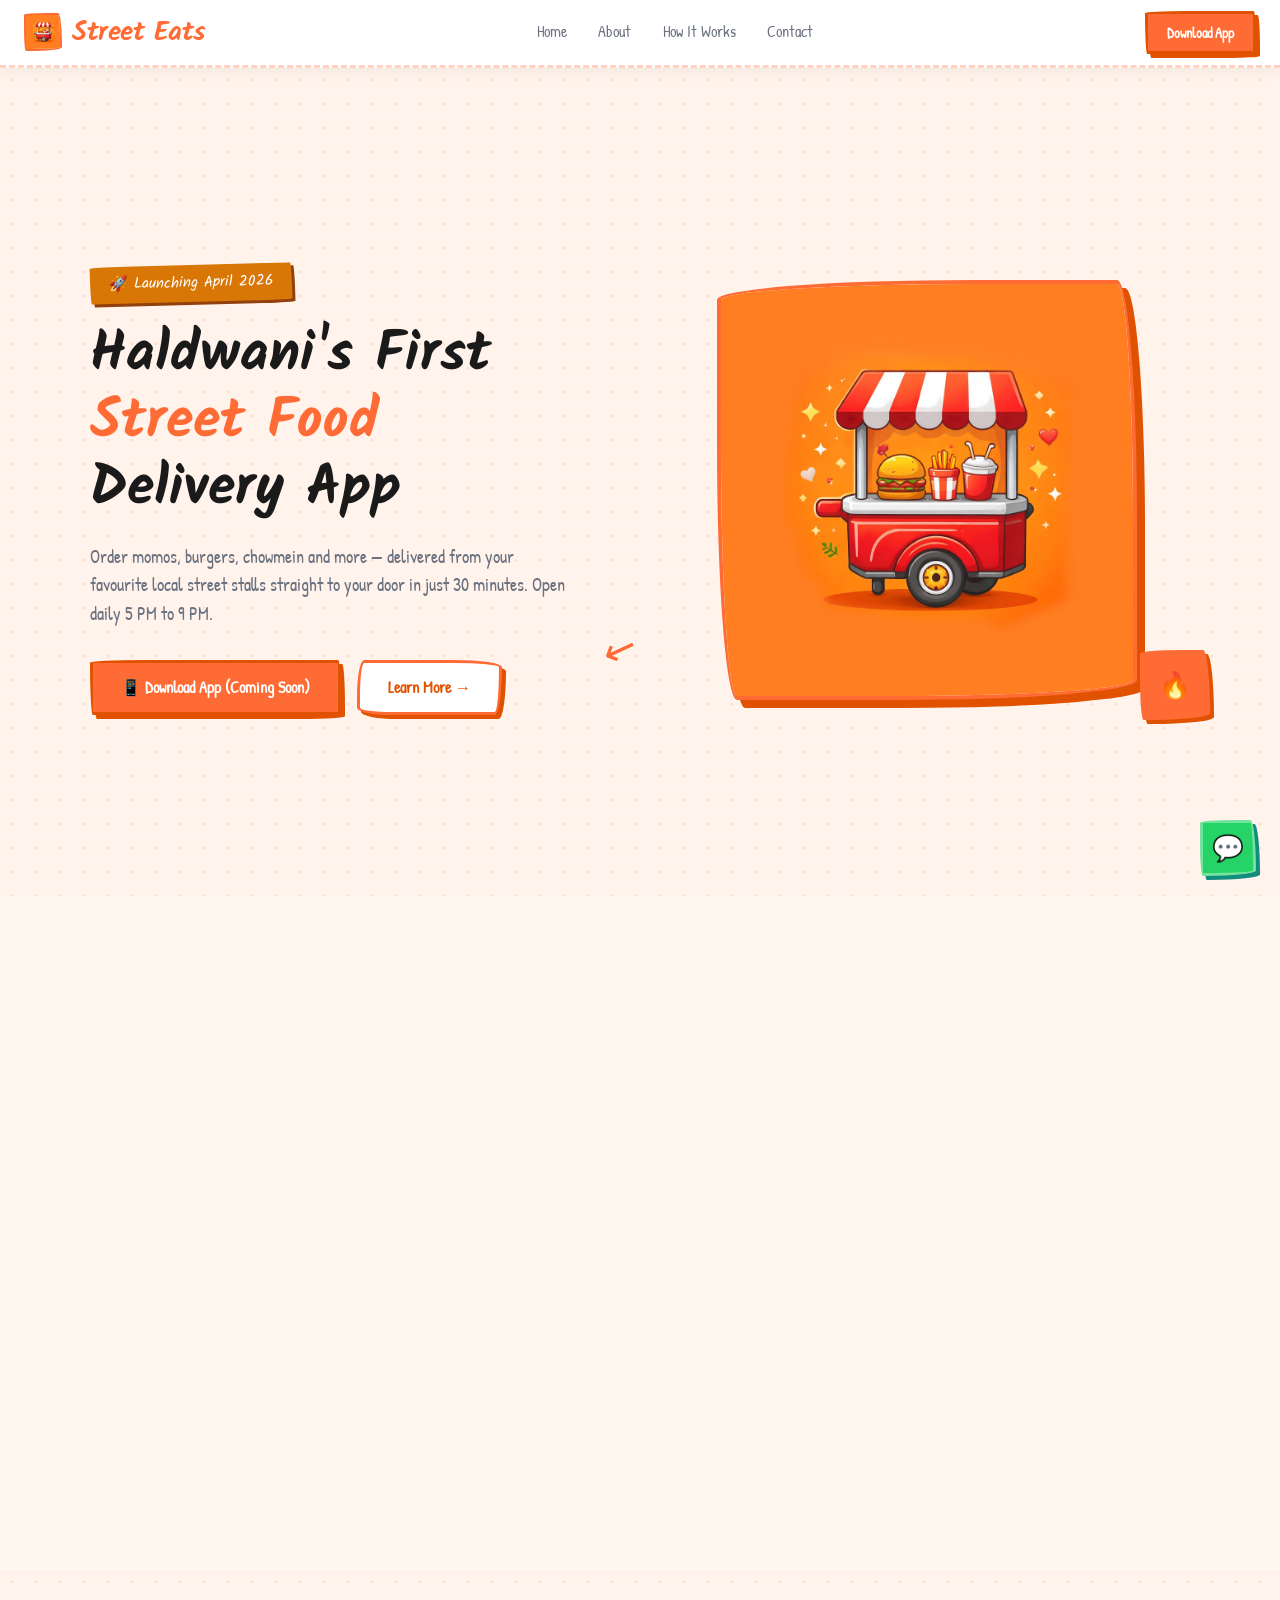
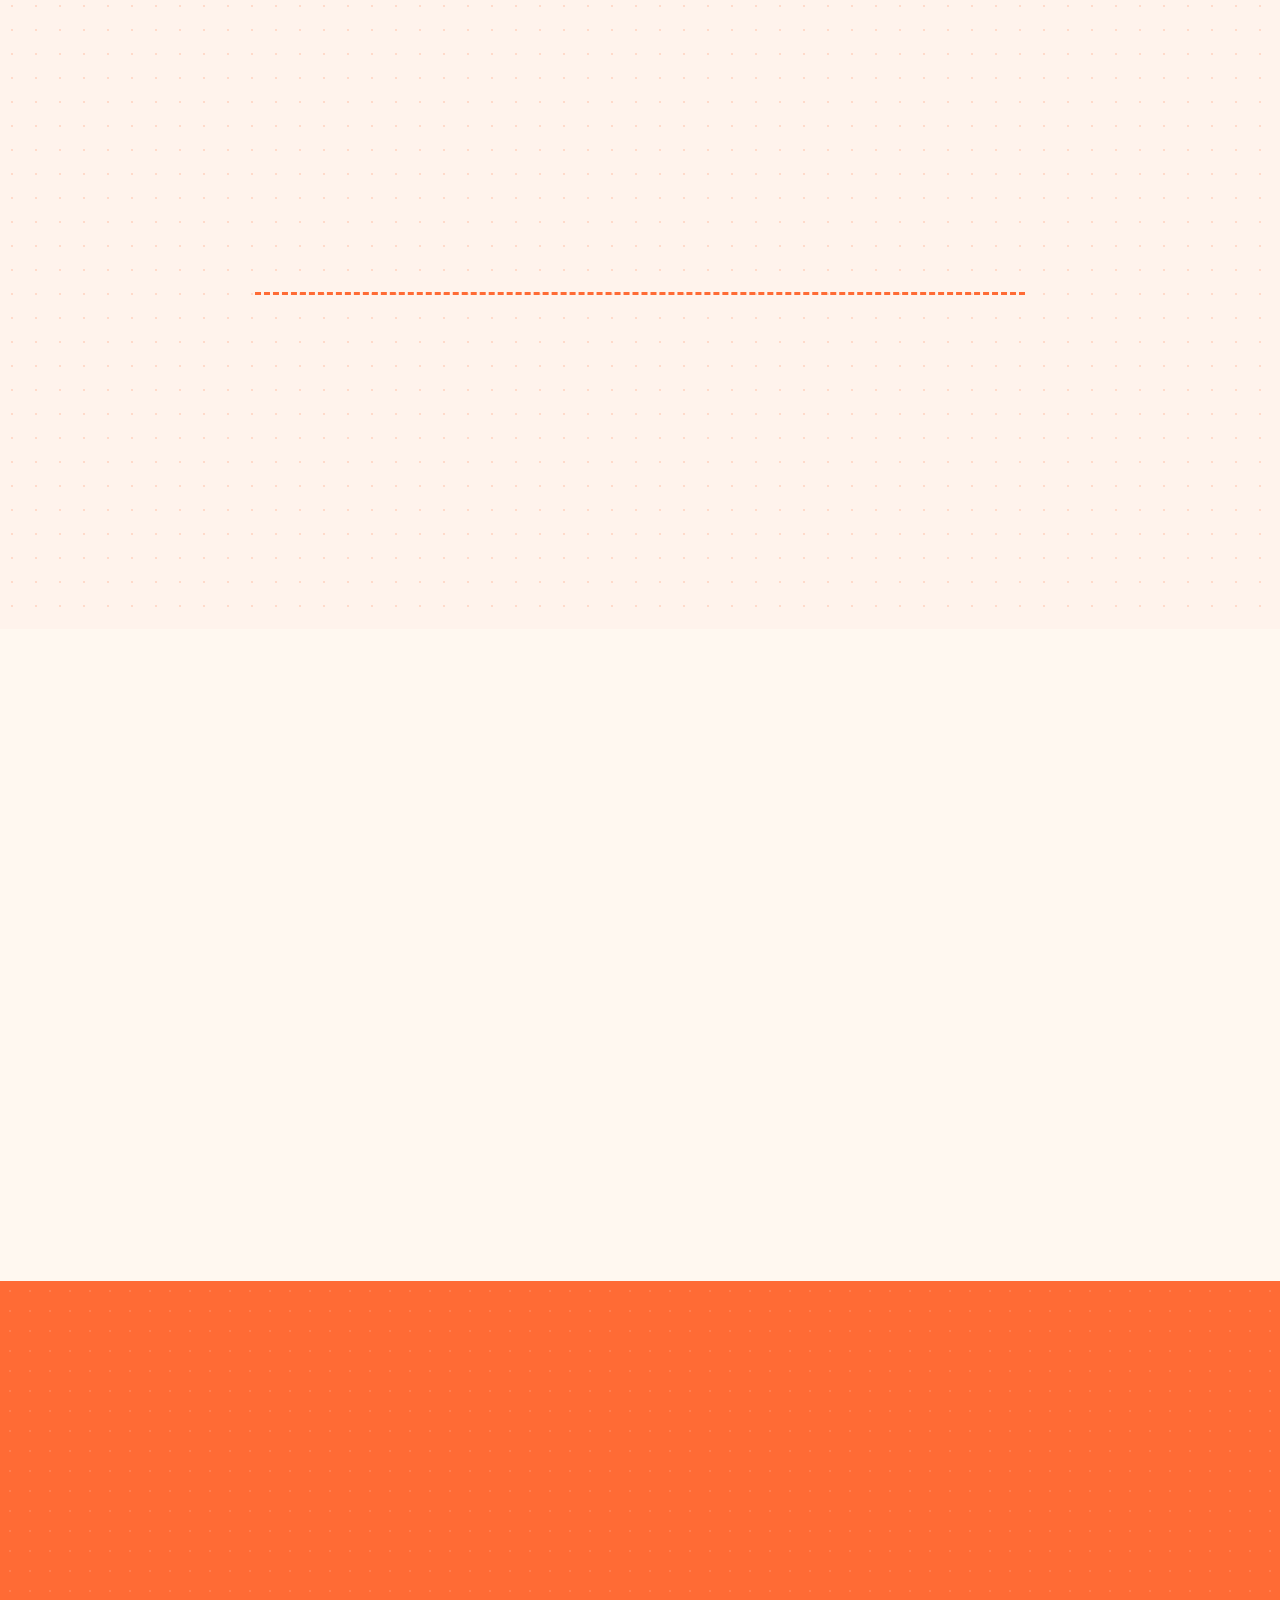
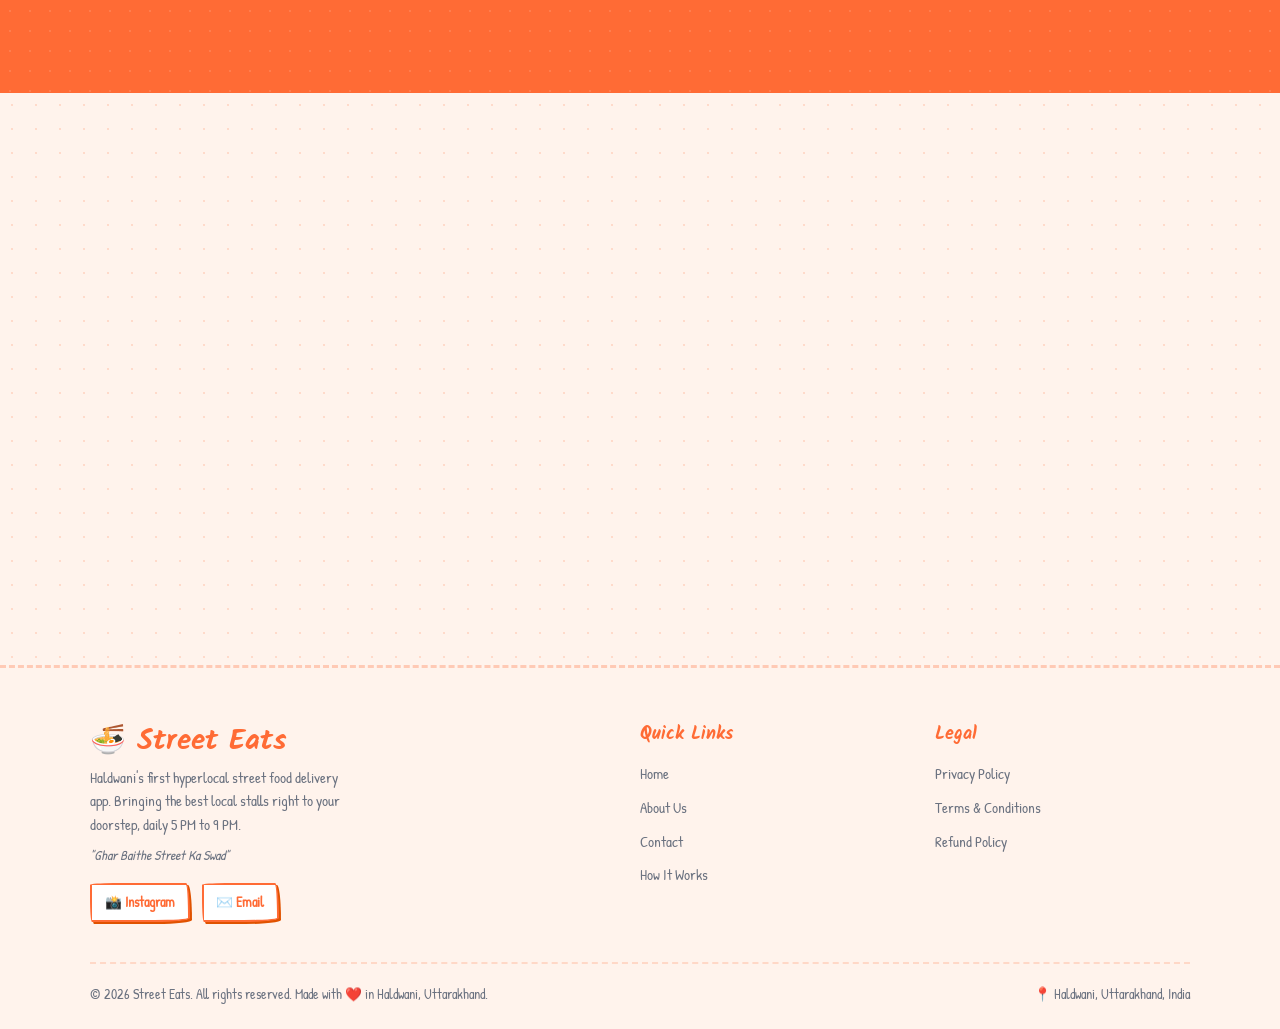
==== commit 5285e58a: "Add files via upload" ====
--- a/index.html
+++ b/index.html
@@ -186,7 +186,7 @@
 <!-- STATS -->
 <section class="stats-section" aria-labelledby="stats-heading">
   <div class="container">
-    <h2 id="stats-heading" class="section-title" style="text-align:center; color:var(--text-white); margin-bottom:2rem;">Street Eats by the Numbers</h2>
+    <h2 id="stats-heading" class="section-title reveal" style="text-align:center; color:var(--text-white); margin-bottom:2.5rem;">Street Eats by the Numbers</h2>
     <div class="stats-grid">
       <div class="stat-blob reveal">
         <h3>5+</h3>
@@ -234,7 +234,7 @@
       <p style="margin-top:0.5rem; color:var(--muted); font-size:0.85rem; font-style:italic;">"Ghar Baithe Street Ka Swad"</p>
       <div class="footer-social">
         <a href="https://instagram.com/streeteats.hld" class="social-btn" target="_blank" rel="noopener noreferrer" aria-label="Follow us on Instagram">📸 Instagram</a>
-        <a href="mailto:support@streeteats.in" class="social-btn" aria-label="Email us">✉️ Email</a>
+        <a href="/cdn-cgi/l/email-protection#a6d5d3d6d6c9d4d2e6d5d2d4c3c3d2c3c7d2d588cfc8" class="social-btn" aria-label="Email us">✉️ Email</a>
       </div>
     </div>
     <div class="footer-links">
@@ -265,8 +265,4 @@
 <a href="https://wa.me/919999999999" class="whatsapp-fab" target="_blank" rel="noopener noreferrer" aria-label="Chat with us on WhatsApp">💬</a>
 <a href="#" class="scroll-top" aria-label="Scroll to top">↑</a>
 
-
-
-<script src="script.js"></script>
-</body>
-</html>
+<scrip
--- a/style.css
+++ b/style.css
@@ -1,33 +1,47 @@
 @import url('https://fonts.googleapis.com/css2?family=Kalam:wght@400;700&family=Patrick+Hand&display=swap');
 
-/* ═══════════════════════════════════════════════════
-   DESIGN TOKENS
-   ═══════════════════════════════════════════════════ */
+/* ═══════════════════════════════════════════════════════
+   STREET EATS — DESIGN TOKENS (Warm Light Theme)
+   ═══════════════════════════════════════════════════════ */
 :root {
+  /* Brand Oranges */
   --primary:        #FF6B35;
   --primary-light:  #FF8C42;
   --primary-dark:   #E05200;
+
+  /* Backgrounds */
   --bg:             #FFF8F0;
   --surface:        #FFFFFF;
   --surface-warm:   #FFF3EC;
+
+  /* Text */
   --text:           #1A1A1A;
   --text-secondary: #3D3D3D;
   --muted:          #6B7280;
   --text-white:     #FFFFFF;
+
+  /* Semantic */
   --success:        #16A34A;
   --error:          #DC2626;
   --warning:        #D97706;
+
+  /* Borders & Shadows */
   --border:         #E5E7EB;
+  --shadow-color:   rgba(0,0,0,0.08);
+
+  /* Special / Payment */
   --upi-purple:     #7C3AED;
   --cod-bg:         #FEF9C3;
   --cod-icon:       #CA8A04;
   --accepted-blue:  #2563EB;
   --revenue-cyan:   #0891B2;
 
-  --shadow-sm:      4px 4px 0px 0px #E05200;
-  --shadow-lg:      8px 8px 0px 0px #E05200;
-  --shadow-gold:    4px 4px 0px 0px #92400E;
-
+  /* Hard offset shadows — brand signature */
+  --shadow-sm:   4px 4px 0px 0px #E05200;
+  --shadow-lg:   8px 8px 0px 0px #E05200;
+  --shadow-gold: 4px 4px 0px 0px #92400E;
+
+  /* Wobbly border-radius */
   --radius-wobbly:   255px 15px 225px 15px / 15px 225px 15px 255px;
   --radius-wobbly-2: 15px 225px 15px 255px / 225px 15px 255px 15px;
   --radius-wobbly-3: 120px 20px 180px 10px / 10px 180px 20px 120px;
@@ -35,11 +49,11 @@
   --radius-btn:      220px 12px 180px 12px / 12px 180px 12px 220px;
 }
 
-/* ═══════════════════════════════════════════════════
-   RESET
-   ═══════════════════════════════════════════════════ */
+/* ═══════════════════════════════════════════════════════
+   RESET & BASE
+   ═══════════════════════════════════════════════════════ */
 *, *::before, *::after { box-sizing: border-box; margin: 0; padding: 0; }
-html { scroll-behavior: smooth; -webkit-text-size-adjust: 100%; }
+html { scroll-behavior: smooth; }
 
 body {
   font-family: 'Patrick Hand', cursive;
@@ -47,77 +61,58 @@
   color: var(--text);
   line-height: 1.6;
   overflow-x: hidden;
-  -webkit-font-smoothing: antialiased;
 }
 
 h1, h2, h3, h4, h5 {
   font-family: 'Kalam', cursive;
   font-weight: 700;
-  line-height: 1.25;
+  line-height: 1.2;
   color: var(--text);
 }
 
-img { max-width: 100%; display: block; }
-
-/* ═══════════════════════════════════════════════════
-   REVEAL ANIMATION
-   ═══════════════════════════════════════════════════ */
-.reveal {
-  opacity: 0;
-  transform: translateY(24px);
-  transition: opacity 0.55s ease, transform 0.55s ease;
-  will-change: opacity, transform;
-}
-.reveal.visible {
-  opacity: 1;
-  transform: translateY(0);
-}
-
-/* ═══════════════════════════════════════════════════
-   DOT PATTERN
-   ═══════════════════════════════════════════════════ */
+/* ═══════════════════════════════════════════════════════
+   DOT PATTERN TEXTURE
+   ═══════════════════════════════════════════════════════ */
 .dot-bg {
   background-color: var(--surface-warm);
-  background-image: radial-gradient(rgba(255,107,53,0.15) 1.5px, transparent 1.5px);
+  background-image: radial-gradient(rgba(255,107,53,0.18) 1.5px, transparent 1.5px);
   background-size: 24px 24px;
 }
 
-/* ═══════════════════════════════════════════════════
+/* ═══════════════════════════════════════════════════════
    NAVBAR
-   ═══════════════════════════════════════════════════ */
+   ═══════════════════════════════════════════════════════ */
 .navbar {
   position: sticky;
   top: 0;
   z-index: 1000;
-  background: rgba(255,255,255,0.97);
+  background: rgba(255,255,255,0.96);
   backdrop-filter: blur(10px);
   -webkit-backdrop-filter: blur(10px);
   border-bottom: 3px dashed rgba(255,107,53,0.3);
   box-shadow: 0 2px 16px rgba(0,0,0,0.06);
-  padding: 0 1rem;
+  padding: 0 1.5rem;
   display: flex;
   align-items: center;
   justify-content: space-between;
-  height: 62px;
-  /* CRITICAL: relative so mobile-menu positions under it */
-  position: sticky;
+  height: 68px;
 }
 
 .nav-logo {
   font-family: 'Kalam', cursive;
-  font-size: 1.5rem;
+  font-size: 1.7rem;
   font-weight: 700;
   color: var(--primary);
   text-decoration: none;
   display: flex;
   align-items: center;
-  gap: 8px;
-  flex-shrink: 0;
+  gap: 10px;
+  letter-spacing: -0.5px;
 }
 
 .nav-logo img {
-  width: 34px;
-  height: 34px;
+  width: 38px;
+  height: 38px;
   border-radius: var(--radius-wobbly-3);
   border: 2px solid var(--primary);
   object-fit: cover;
@@ -126,20 +121,19 @@
 .nav-links {
   display: flex;
   align-items: center;
-  gap: 0.1rem;
+  gap: 0.25rem;
   list-style: none;
 }
 
 .nav-links a {
   font-family: 'Patrick Hand', cursive;
-  font-size: 0.95rem;
+  font-size: 1rem;
   color: var(--muted);
   text-decoration: none;
-  padding: 0.35rem 0.7rem;
+  padding: 0.4rem 0.85rem;
   border-radius: 999px;
   transition: color 0.15s;
   position: relative;
-  white-space: nowrap;
 }
 
 .nav-links a::after {
@@ -157,6 +151,7 @@
 
 .nav-links a:hover,
 .nav-links a.active { color: var(--primary); }
+
 .nav-links a:hover::after,
 .nav-links a.active::after { width: 70%; }
 
@@ -165,16 +160,15 @@
   background: var(--primary);
   border: 3px solid var(--primary-dark);
   color: var(--text-white);
-  padding: 0.4rem 1rem;
+  padding: 0.45rem 1.2rem;
   border-radius: var(--radius-btn);
   cursor: pointer;
-  font-size: 0.85rem;
+  font-size: 0.9rem;
   box-shadow: var(--shadow-sm);
   transition: all 0.1s;
   text-decoration: none;
+  display: inline-block;
   font-weight: 600;
-  white-space: nowrap;
-  flex-shrink: 0;
 }
 
 .nav-cta:hover {
@@ -188,16 +182,11 @@
 .hamburger {
   display: none;
   flex-direction: column;
-  justify-content: center;
-  align-items: center;
   gap: 5px;
   cursor: pointer;
   background: none;
   border: none;
-  padding: 8px;
-  min-width: 44px;
-  min-height: 44px;
-  flex-shrink: 0;
+  padding: 4px;
 }
 
 .hamburger span {
@@ -206,85 +195,45 @@
   height: 3px;
   background: var(--primary);
   border-radius: 4px;
-  transition: transform 0.3s, opacity 0.3s;
-  transform-origin: center;
+  transition: all 0.3s;
 }
 
 .hamburger.open span:nth-child(1) { transform: translateY(8px) rotate(45deg); }
-.hamburger.open span:nth-child(2) { opacity: 0; transform: scaleX(0); }
+.hamburger.open span:nth-child(2) { opacity: 0; }
 .hamburger.open span:nth-child(3) { transform: translateY(-8px) rotate(-45deg); }
 
-/* Mobile menu — full width dropdown */
+/* Mobile menu */
 .mobile-menu {
   display: none;
-  position: fixed;          /* fixed so it sits above page content */
-  top: 62px;
+  position: absolute;
+  top: 68px;
   left: 0;
   right: 0;
-  background: #FFFFFF;
+  background: rgba(255,255,255,0.99);
   border-bottom: 3px solid var(--primary);
-  box-shadow: 0 8px 32px rgba(0,0,0,0.12);
-  padding: 0.75rem 1.25rem 1rem;
+  box-shadow: 0 8px 24px rgba(0,0,0,0.1);
+  padding: 1rem 1.5rem;
   flex-direction: column;
-  gap: 0;
-  z-index: 999;
+  gap: 0.5rem;
 }
 
 .mobile-menu.open { display: flex; }
 
 .mobile-menu a {
   font-family: 'Patrick Hand', cursive;
-  font-size: 1.05rem;
+  font-size: 1.1rem;
   color: var(--text-secondary);
   text-decoration: none;
-  padding: 0.75rem 0.25rem;
-  border-bottom: 1px dashed rgba(255,107,53,0.2);
-  transition: color 0.15s, padding-left 0.15s;
-  min-height: 44px;
-  display: flex;
-  align-items: center;
-}
-
-.mobile-menu a:last-child { border-bottom: none; }
-.mobile-menu a:hover { color: var(--primary); padding-left: 0.5rem; }
-
-/* ═══════════════════════════════════════════════════
-   LAYOUT
-   ═══════════════════════════════════════════════════ */
-section { padding: 3.5rem 1rem; }
-
-@media (min-width: 768px) { section { padding: 5rem 1.5rem; } }
-
-.container { max-width: 1100px; margin: 0 auto; }
-
-.section-tag {
-  display: inline-block;
-  background: var(--warning);
-  color: var(--text-white);
-  font-family: 'Patrick Hand', cursive;
-  font-size: 0.8rem;
-  padding: 0.25rem 0.85rem;
-  border-radius: 4px 18px 4px 18px;
-  margin-bottom: 0.75rem;
-  box-shadow: 3px 3px 0px 0px #92400E;
-  transform: rotate(-1deg);
-}
-
-.section-title {
-  font-size: clamp(1.5rem, 5vw, 2.8rem);
-  margin-bottom: 0.75rem;
-}
-
-.section-subtitle {
-  font-family: 'Patrick Hand', cursive;
-  color: var(--muted);
-  font-size: 1rem;
-  max-width: 520px;
-}
-
-/* ═══════════════════════════════════════════════════
+  padding: 0.6rem 0;
+  border-bottom: 1px dashed rgba(255,107,53,0.25);
+  transition: color 0.15s;
+}
+
+.mobile-menu a:hover { color: var(--primary); }
+
+/* ═══════════════════════════════════════════════════════
    BUTTONS
-   ═══════════════════════════════════════════════════ */
+   ═══════════════════════════════════════════════════════ */
 .btn-primary {
   font-family: 'Patrick Hand', cursive;
   font-size: 1rem;
@@ -292,7 +241,7 @@
   background: var(--primary);
   color: var(--text-white);
   border: 3px solid var(--primary-dark);
-  padding: 0.75rem 1.5rem;
+  padding: 0.75rem 1.75rem;
   border-radius: var(--radius-btn);
   box-shadow: var(--shadow-sm);
   cursor: pointer;
@@ -300,13 +249,11 @@
   display: inline-block;
   transition: all 0.1s;
   white-space: nowrap;
-  min-height: 48px;
-  line-height: 1.4;
-  text-align: center;
 }
 
 .btn-primary:hover {
   background: var(--primary-dark);
+  border-color: var(--primary-dark);
   box-shadow: 2px 2px 0px 0px var(--primary-dark);
   transform: translate(-2px,-2px);
   color: var(--text-white);
@@ -321,7 +268,7 @@
   background: var(--surface);
   color: var(--primary-dark);
   border: 3px solid var(--primary);
-  padding: 0.75rem 1.5rem;
+  padding: 0.75rem 1.75rem;
   border-radius: var(--radius-wobbly-4);
   box-shadow: var(--shadow-sm);
   cursor: pointer;
@@ -329,13 +276,11 @@
   display: inline-block;
   transition: all 0.1s;
   white-space: nowrap;
-  min-height: 48px;
-  line-height: 1.4;
-  text-align: center;
 }
 
 .btn-secondary:hover {
   background: var(--surface-warm);
+  border-color: var(--primary-dark);
   box-shadow: 2px 2px 0px 0px var(--primary-dark);
   transform: translate(-2px,-2px);
   color: var(--primary-dark);
@@ -343,15 +288,15 @@
 
 .btn-secondary:active { box-shadow: none; transform: translate(2px,2px); }
 
-/* ═══════════════════════════════════════════════════
+/* ═══════════════════════════════════════════════════════
    CARDS
-   ═══════════════════════════════════════════════════ */
+   ═══════════════════════════════════════════════════════ */
 .card {
   background: var(--surface);
   border: 3px solid var(--primary);
   border-radius: var(--radius-wobbly);
   box-shadow: var(--shadow-sm);
-  padding: 1.25rem;
+  padding: 1.5rem;
   transition: transform 0.1s, box-shadow 0.1s;
   position: relative;
 }
@@ -367,7 +312,7 @@
   border-radius: var(--radius-wobbly-2);
   box-shadow: var(--shadow-gold);
   color: var(--text);
-  padding: 1.25rem;
+  padding: 1.5rem;
   transition: transform 0.1s, box-shadow 0.1s;
   position: relative;
 }
@@ -377,44 +322,44 @@
   box-shadow: 8px 8px 0px 0px #92400E;
 }
 
-/* Tape decoration */
+/* Tape */
 .tape::before {
   content: '';
   position: absolute;
-  top: -11px;
+  top: -12px;
   left: 50%;
   transform: translateX(-50%) rotate(-2deg);
-  width: 64px;
-  height: 20px;
-  background: rgba(255,140,66,0.38);
-  border: 1px solid rgba(224,82,0,0.18);
+  width: 70px;
+  height: 22px;
+  background: rgba(255,140,66,0.4);
+  border: 1px solid rgba(224,82,0,0.2);
   border-radius: 3px;
   z-index: 2;
 }
 
-.tape-left::before { left: 18px; transform: rotate(-3deg); }
+.tape-left::before { left: 20px; transform: rotate(-3deg); }
 
 /* Thumbtack */
 .thumbtack::after {
   content: '📌';
   position: absolute;
   top: -14px;
-  right: 16px;
-  font-size: 1.2rem;
-}
-
-/* ═══════════════════════════════════════════════════
+  right: 18px;
+  font-size: 1.3rem;
+}
+
+/* ═══════════════════════════════════════════════════════
    ICON CIRCLE
-   ═══════════════════════════════════════════════════ */
+   ═══════════════════════════════════════════════════════ */
 .icon-circle {
-  width: 52px;
-  height: 52px;
+  width: 56px;
+  height: 56px;
   background: var(--primary);
   border-radius: var(--radius-wobbly-3);
   display: flex;
   align-items: center;
   justify-content: center;
-  font-size: 1.4rem;
+  font-size: 1.5rem;
   flex-shrink: 0;
   box-shadow: 3px 3px 0px 0px var(--primary-dark);
 }
@@ -424,18 +369,47 @@
   box-shadow: 3px 3px 0px 0px #92400E;
 }
 
-/* ═══════════════════════════════════════════════════
-   SECTION TAG
-   ═══════════════════════════════════════════════════ */
-
-/* ═══════════════════════════════════════════════════
+/* ═══════════════════════════════════════════════════════
+   LAYOUT
+   ═══════════════════════════════════════════════════════ */
+section { padding: 5rem 1.5rem; }
+
+.container { max-width: 1100px; margin: 0 auto; }
+
+.section-tag {
+  display: inline-block;
+  background: var(--warning);
+  color: var(--text-white);
+  font-family: 'Patrick Hand', cursive;
+  font-size: 0.85rem;
+  padding: 0.3rem 1rem;
+  border-radius: 4px 18px 4px 18px;
+  margin-bottom: 1rem;
+  box-shadow: 3px 3px 0px 0px #92400E;
+  transform: rotate(-1deg);
+}
+
+.section-title {
+  font-size: clamp(1.8rem, 4vw, 2.8rem);
+  margin-bottom: 1rem;
+  color: var(--text);
+}
+
+.section-subtitle {
+  font-family: 'Patrick Hand', cursive;
+  color: var(--muted);
+  font-size: 1.05rem;
+  max-width: 520px;
+}
+
+/* ═══════════════════════════════════════════════════════
    HERO
-   ═══════════════════════════════════════════════════ */
+   ═══════════════════════════════════════════════════════ */
 .hero {
-  min-height: auto;
-  display: flex;
-  align-items: center;
-  padding: 3rem 1rem 3.5rem;
+  min-height: 92vh;
+  display: flex;
+  align-items: center;
+  padding: 5rem 1.5rem 4rem;
   position: relative;
   overflow: hidden;
 }
@@ -445,7 +419,7 @@
   margin: 0 auto;
   display: grid;
   grid-template-columns: 1fr 1fr;
-  gap: 2.5rem;
+  gap: 3rem;
   align-items: center;
   width: 100%;
 }
@@ -455,31 +429,25 @@
   background: var(--warning);
   color: var(--text-white);
   font-family: 'Kalam', cursive;
-  font-size: 0.9rem;
-  padding: 0.35rem 1rem;
+  font-size: 0.95rem;
+  padding: 0.4rem 1.2rem;
   border-radius: 200px 8px 180px 8px / 8px 180px 8px 200px;
   box-shadow: 3px 3px 0px 0px #92400E;
-  margin-bottom: 1rem;
+  margin-bottom: 1.25rem;
   transform: rotate(-1.5deg);
-  display: inline-block;
-}
-
-.hero h1 { font-size: clamp(1.75rem, 5vw, 3.5rem); margin-bottom: 1rem; }
+}
+
+.hero h1 { font-size: clamp(2.2rem, 5vw, 3.5rem); margin-bottom: 1.25rem; color: var(--text); }
 .hero h1 span { color: var(--primary); }
 
 .hero p {
-  font-size: clamp(0.95rem, 2.5vw, 1.1rem);
+  font-size: 1.1rem;
   color: var(--muted);
-  margin-bottom: 1.75rem;
+  margin-bottom: 2rem;
   max-width: 480px;
 }
 
-.hero-btns {
-  display: flex;
-  gap: 0.75rem;
-  flex-wrap: wrap;
-  align-items: center;
-}
+.hero-btns { display: flex; gap: 1rem; flex-wrap: wrap; align-items: center; }
 
 .hero-img-wrapper {
   position: relative;
@@ -494,42 +462,43 @@
   border-radius: 255px 20px 240px 20px / 20px 240px 20px 255px;
   box-shadow: var(--shadow-lg);
   width: 100%;
-  max-width: 380px;
+  max-width: 420px;
   aspect-ratio: 1;
   display: flex;
   align-items: center;
   justify-content: center;
   overflow: hidden;
+  position: relative;
 }
 
 .hero-img-box img { width: 100%; height: 100%; object-fit: cover; }
 
 .bounce-circle {
   position: absolute;
-  bottom: -16px;
-  right: -10px;
-  width: 60px;
-  height: 60px;
+  bottom: -20px;
+  right: -20px;
+  width: 70px;
+  height: 70px;
   background: var(--primary);
   border-radius: var(--radius-wobbly-3);
   animation: bounce 3s infinite;
   display: flex;
   align-items: center;
   justify-content: center;
-  font-size: 1.4rem;
+  font-size: 1.6rem;
   box-shadow: 4px 4px 0px 0px var(--primary-dark);
 }
 
 @keyframes bounce {
   0%, 100% { transform: translateY(0) rotate(-5deg); }
-  50%       { transform: translateY(-12px) rotate(5deg); }
+  50%       { transform: translateY(-14px) rotate(5deg); }
 }
 
 .hand-arrow {
   position: absolute;
-  left: -50px;
+  left: -60px;
   bottom: 20px;
-  font-size: 2rem;
+  font-size: 2.5rem;
   transform: rotate(20deg);
   color: var(--primary);
   animation: wiggle 2s infinite;
@@ -540,14 +509,14 @@
   50%       { transform: rotate(30deg) translateX(-4px); }
 }
 
-/* ═══════════════════════════════════════════════════
+/* ═══════════════════════════════════════════════════════
    FEATURES
-   ═══════════════════════════════════════════════════ */
+   ═══════════════════════════════════════════════════════ */
 .features-grid {
   display: grid;
-  grid-template-columns: repeat(auto-fit, minmax(220px, 1fr));
-  gap: 1.5rem;
-  margin-top: 2rem;
+  grid-template-columns: repeat(auto-fit, minmax(240px, 1fr));
+  gap: 1.75rem;
+  margin-top: 3rem;
 }
 
 .feature-card {
@@ -555,7 +524,7 @@
   border: 3px solid var(--primary);
   border-radius: var(--radius-wobbly);
   box-shadow: var(--shadow-sm);
-  padding: 1.5rem 1.25rem;
+  padding: 2rem 1.5rem;
   position: relative;
   transition: transform 0.1s, box-shadow 0.1s;
 }
@@ -571,26 +540,27 @@
 .feature-card:nth-child(3):hover { transform: rotate(0deg) translate(-2px,-2px); }
 .feature-card:nth-child(4):hover { transform: rotate(2.5deg) translate(-2px,-2px); }
 
-.feature-card h3 { font-size: 1.15rem; margin: 0.75rem 0 0.4rem; }
-.feature-card p  { color: var(--muted); font-size: 0.92rem; }
-
-/* ═══════════════════════════════════════════════════
+.feature-card h3 { font-size: 1.25rem; margin: 1rem 0 0.5rem; color: var(--text); }
+.feature-card p  { color: var(--muted); font-size: 0.95rem; }
+
+/* ═══════════════════════════════════════════════════════
    HOW IT WORKS
-   ═══════════════════════════════════════════════════ */
+   ═══════════════════════════════════════════════════════ */
 .steps-wrapper {
   display: grid;
   grid-template-columns: repeat(3, 1fr);
-  gap: 1.5rem;
-  margin-top: 2rem;
+  gap: 2rem;
+  margin-top: 3rem;
   position: relative;
 }
 
 .steps-wrapper::before {
   content: '';
   position: absolute;
-  top: 48px;
+  top: 50px;
   left: 15%;
   right: 15%;
+  height: 3px;
   border-top: 3px dashed var(--primary);
   z-index: 0;
 }
@@ -600,7 +570,7 @@
   border: 3px solid var(--warning);
   border-radius: var(--radius-wobbly-2);
   box-shadow: var(--shadow-gold);
-  padding: 1.5rem 1rem;
+  padding: 2rem 1.5rem;
   text-align: center;
   position: relative;
   z-index: 1;
@@ -613,8 +583,8 @@
 .step-card:hover { transform: rotate(0deg) scale(1.02); }
 
 .step-num {
-  width: 46px;
-  height: 46px;
+  width: 50px;
+  height: 50px;
   background: var(--warning);
   color: var(--text-white);
   border-radius: 200px 8px 180px 8px / 8px 180px 8px 200px;
@@ -622,23 +592,23 @@
   align-items: center;
   justify-content: center;
   font-family: 'Kalam', cursive;
-  font-size: 1.3rem;
+  font-size: 1.4rem;
   font-weight: 700;
-  margin: 0 auto 0.75rem;
+  margin: 0 auto 1rem;
   box-shadow: 3px 3px 0px 0px #92400E;
 }
 
-.step-card h3 { font-size: 1.05rem; margin-bottom: 0.5rem; }
-.step-card p  { color: var(--muted); font-size: 0.88rem; }
-
-/* ═══════════════════════════════════════════════════
+.step-card h3 { font-size: 1.2rem; margin-bottom: 0.6rem; color: var(--text); }
+.step-card p  { color: var(--muted); font-size: 0.92rem; }
+
+/* ═══════════════════════════════════════════════════════
    FOOD CATEGORIES
-   ═══════════════════════════════════════════════════ */
+   ═══════════════════════════════════════════════════════ */
 .food-grid {
   display: grid;
-  grid-template-columns: repeat(4, 1fr);
-  gap: 1rem;
-  margin-top: 2rem;
+  grid-template-columns: repeat(auto-fill, minmax(130px, 1fr));
+  gap: 1.25rem;
+  margin-top: 2.5rem;
 }
 
 .food-card {
@@ -646,7 +616,7 @@
   border: 3px solid var(--primary);
   border-radius: var(--radius-wobbly-3);
   box-shadow: var(--shadow-sm);
-  padding: 1.25rem 0.75rem;
+  padding: 1.5rem 1rem;
   text-align: center;
   cursor: pointer;
   transition: transform 0.1s, box-shadow 0.1s, background 0.1s;
@@ -661,22 +631,21 @@
   background: var(--surface-warm);
 }
 
-.food-card .emoji { font-size: 2rem; display: block; margin-bottom: 0.4rem; }
+.food-card .emoji { font-size: 2.2rem; display: block; margin-bottom: 0.5rem; }
 .food-card span:last-child {
   font-family: 'Patrick Hand', cursive;
-  font-size: 0.88rem;
+  font-size: 0.95rem;
   color: var(--text-secondary);
   font-weight: 600;
 }
 
-/* ═══════════════════════════════════════════════════
-   STATS
-   ═══════════════════════════════════════════════════ */
+/* ═══════════════════════════════════════════════════════
+   STATS SECTION
+   ═══════════════════════════════════════════════════════ */
 .stats-section {
   background: var(--primary);
   position: relative;
   overflow: hidden;
-  padding: 3.5rem 1rem;
 }
 
 .stats-section::before {
@@ -685,26 +654,24 @@
   inset: 0;
   background-image: radial-gradient(rgba(255,255,255,0.12) 1px, transparent 1px);
   background-size: 20px 20px;
-  pointer-events: none;
 }
 
 .stats-grid {
   display: grid;
   grid-template-columns: repeat(3, 1fr);
-  gap: 1.5rem;
+  gap: 2rem;
   position: relative;
   z-index: 1;
-  max-width: 1100px;
-  margin: 0 auto;
 }
 
 .stat-blob {
   background: rgba(255,255,255,0.2);
   border: 3px solid rgba(255,255,255,0.55);
   border-radius: 255px 30px 200px 30px / 30px 200px 30px 255px;
-  padding: 1.75rem 1rem;
+  padding: 2rem 1rem;
   text-align: center;
   box-shadow: 4px 4px 0px 0px rgba(0,0,0,0.15);
+  transition: transform 0.1s;
 }
 
 .stat-blob:nth-child(2) {
@@ -712,40 +679,32 @@
   transform: rotate(1deg);
 }
 
+.stat-blob:hover { transform: scale(1.03); }
+
 .stat-blob h3 {
-  font-size: clamp(2rem, 5vw, 3rem);
+  font-size: 3rem;
   color: var(--text-white);
-  margin-bottom: 0.25rem;
+  margin-bottom: 0.3rem;
   text-shadow: 2px 2px 0px rgba(0,0,0,0.2);
 }
 
 .stat-blob p {
   font-family: 'Patrick Hand', cursive;
   color: rgba(255,255,255,0.92);
-  font-size: 0.95rem;
+  font-size: 1rem;
   font-weight: 600;
 }
 
-/* Stats heading inside stats-section */
-.stats-section .section-title {
-  color: var(--text-white) !important;
-  text-align: center;
-  margin-bottom: 2rem;
-  max-width: 1100px;
-  margin-left: auto;
-  margin-right: auto;
-}
-
-/* ═══════════════════════════════════════════════════
+/* ═══════════════════════════════════════════════════════
    CTA / DOWNLOAD
-   ═══════════════════════════════════════════════════ */
+   ═══════════════════════════════════════════════════════ */
 .cta-card {
   background: var(--surface);
   border: 4px solid var(--primary);
   border-radius: 255px 20px 240px 20px / 20px 240px 20px 255px;
   box-shadow: var(--shadow-lg);
-  padding: 2.5rem 1.5rem;
-  max-width: 580px;
+  padding: 3rem 2.5rem;
+  max-width: 600px;
   margin: 0 auto;
   position: relative;
   text-align: center;
@@ -753,8 +712,8 @@
 
 .email-form {
   display: flex;
-  gap: 0.6rem;
-  margin-top: 1.25rem;
+  gap: 0.75rem;
+  margin-top: 1.5rem;
   flex-wrap: wrap;
   justify-content: center;
 }
@@ -766,12 +725,11 @@
   border: 3px solid var(--primary);
   border-radius: var(--radius-btn);
   color: var(--text);
-  padding: 0.65rem 1.1rem;
+  padding: 0.7rem 1.25rem;
   flex: 1;
-  min-width: 180px;
+  min-width: 200px;
   outline: none;
   transition: border-color 0.15s, box-shadow 0.15s;
-  min-height: 48px;
 }
 
 .email-input:focus {
@@ -784,25 +742,25 @@
 .play-badge {
   display: inline-flex;
   align-items: center;
-  gap: 0.6rem;
-  margin-top: 1.25rem;
+  gap: 0.75rem;
+  margin-top: 1.5rem;
   background: var(--surface-warm);
   border: 3px dashed var(--border);
   border-radius: var(--radius-wobbly-4);
-  padding: 0.65rem 1.25rem;
+  padding: 0.75rem 1.5rem;
   opacity: 0.7;
   font-family: 'Patrick Hand', cursive;
-  font-size: 0.88rem;
+  font-size: 0.9rem;
   color: var(--muted);
 }
 
-/* ═══════════════════════════════════════════════════
+/* ═══════════════════════════════════════════════════════
    FOOTER
-   ═══════════════════════════════════════════════════ */
+   ═══════════════════════════════════════════════════════ */
 footer {
   background: var(--surface-warm);
   border-top: 3px dashed rgba(255,107,53,0.3);
-  padding: 2.5rem 1rem 1.25rem;
+  padding: 3.5rem 1.5rem 1.5rem;
 }
 
 .footer-grid {
@@ -810,35 +768,32 @@
   margin: 0 auto;
   display: grid;
   grid-template-columns: 2fr 1fr 1fr;
-  gap: 2rem;
-  margin-bottom: 2rem;
+  gap: 2.5rem;
+  margin-bottom: 2.5rem;
 }
 
 .footer-brand h2 {
   font-family: 'Kalam', cursive;
-  font-size: 1.6rem;
+  font-size: 1.8rem;
   color: var(--primary);
   margin-bottom: 0.5rem;
 }
 
-.footer-brand p { color: var(--muted); font-size: 0.9rem; max-width: 260px; }
-
-.footer-social { margin-top: 1rem; display: flex; gap: 0.6rem; flex-wrap: wrap; }
+.footer-brand p { color: var(--muted); font-size: 0.92rem; max-width: 260px; }
+
+.footer-social { margin-top: 1rem; display: flex; gap: 0.75rem; flex-wrap: wrap; }
 
 .social-btn {
   background: var(--surface);
   border: 2px solid var(--primary);
   border-radius: var(--radius-wobbly-3);
-  padding: 0.4rem 0.75rem;
-  font-size: 0.82rem;
+  padding: 0.4rem 0.8rem;
+  font-size: 0.85rem;
   color: var(--primary);
   text-decoration: none;
   transition: all 0.1s;
   font-weight: 600;
   box-shadow: 2px 2px 0px 0px var(--primary-dark);
-  min-height: 36px;
-  display: inline-flex;
-  align-items: center;
 }
 
 .social-btn:hover {
@@ -850,17 +805,17 @@
 
 .footer-links h4 {
   font-family: 'Kalam', cursive;
-  font-size: 1rem;
+  font-size: 1.1rem;
   color: var(--primary);
-  margin-bottom: 0.75rem;
-}
-
-.footer-links ul { list-style: none; display: flex; flex-direction: column; gap: 0.4rem; }
+  margin-bottom: 1rem;
+}
+
+.footer-links ul { list-style: none; display: flex; flex-direction: column; gap: 0.5rem; }
 
 .footer-links ul a {
   color: var(--muted);
   text-decoration: none;
-  font-size: 0.9rem;
+  font-size: 0.92rem;
   transition: color 0.15s;
   position: relative;
   display: inline-block;
@@ -885,46 +840,49 @@
   max-width: 1100px;
   margin: 0 auto;
   border-top: 2px dashed rgba(255,107,53,0.2);
-  padding-top: 1rem;
+  padding-top: 1.25rem;
   display: flex;
   align-items: center;
   justify-content: space-between;
   flex-wrap: wrap;
-  gap: 0.4rem;
-}
-
-.footer-bottom p { color: var(--muted); font-size: 0.82rem; }
-
-/* ═══════════════════════════════════════════════════
+  gap: 0.5rem;
+}
+
+.footer-bottom p { color: var(--muted); font-size: 0.85rem; }
+
+/* ═══════════════════════════════════════════════════════
    FLOATING BUTTONS
-   ═══════════════════════════════════════════════════ */
+   ═══════════════════════════════════════════════════════ */
 .whatsapp-fab {
   position: fixed;
-  bottom: 1.25rem;
-  right: 1.25rem;
-  width: 52px;
-  height: 52px;
+  bottom: 1.5rem;
+  right: 1.5rem;
+  width: 56px;
+  height: 56px;
   background: #25D366;
   border-radius: var(--radius-wobbly-3);
   box-shadow: 4px 4px 0px 0px #128C7E;
   display: flex;
   align-items: center;
   justify-content: center;
-  font-size: 1.5rem;
+  font-size: 1.6rem;
   text-decoration: none;
-  z-index: 900;
-  transition: transform 0.15s;
+  z-index: 2000;
+  transition: transform 0.15s, box-shadow 0.15s;
   border: 3px solid rgba(255,255,255,0.35);
 }
 
-.whatsapp-fab:hover { transform: rotate(-5deg) scale(1.1); }
+.whatsapp-fab:hover {
+  transform: rotate(-5deg) scale(1.1);
+  box-shadow: 6px 6px 0px 0px #128C7E;
+}
 
 .scroll-top {
   position: fixed;
-  bottom: 4.75rem;
-  right: 1.25rem;
-  width: 42px;
-  height: 42px;
+  bottom: 5rem;
+  right: 1.5rem;
+  width: 44px;
+  height: 44px;
   background: var(--surface);
   border: 3px solid var(--primary);
   border-radius: var(--radius-wobbly-3);
@@ -933,59 +891,76 @@
   align-items: center;
   justify-content: center;
   cursor: pointer;
-  z-index: 900;
+  z-index: 2000;
   opacity: 0;
   transform: translateY(10px);
   transition: opacity 0.25s, transform 0.25s;
-  font-size: 1rem;
+  font-size: 1.1rem;
   color: var(--primary);
   text-decoration: none;
 }
 
 .scroll-top.visible { opacity: 1; transform: translateY(0); }
-.scroll-top:hover { background: var(--primary); color: var(--text-white); }
-
-/* ═══════════════════════════════════════════════════
+
+.scroll-top:hover {
+  background: var(--primary);
+  color: var(--text-white);
+  transform: rotate(-5deg) translateY(-2px);
+  box-shadow: none;
+}
+
+/* ═══════════════════════════════════════════════════════
+   SCROLL REVEAL
+   ═══════════════════════════════════════════════════════ */
+.reveal {
+  opacity: 0;
+  transform: translateY(28px);
+  transition: opacity 0.6s ease, transform 0.6s ease;
+}
+
+.reveal.visible { opacity: 1; transform: translateY(0); }
+
+/* ═══════════════════════════════════════════════════════
    INNER PAGE HERO
-   ═══════════════════════════════════════════════════ */
+   ═══════════════════════════════════════════════════════ */
 .page-hero {
-  padding: 3.5rem 1rem 2.5rem;
+  padding: 5rem 1.5rem 3rem;
   text-align: center;
 }
 
-.page-hero h1 { font-size: clamp(1.75rem, 5vw, 3.2rem); margin-bottom: 0.6rem; }
+.page-hero h1 { font-size: clamp(2rem, 5vw, 3.2rem); margin-bottom: 0.75rem; }
 .page-hero h1 span { color: var(--primary); }
-.page-hero p { color: var(--muted); font-size: 0.98rem; }
+.page-hero p { color: var(--muted); }
 
 .orange-underline {
   display: block;
-  width: 100px;
-  height: 5px;
+  width: 120px;
+  height: 6px;
   background: var(--primary);
   border-radius: 4px;
   margin: 0.5rem auto 0;
   transform: rotate(-1.5deg);
 }
 
-/* ═══════════════════════════════════════════════════
+/* ═══════════════════════════════════════════════════════
    CONTACT PAGE
-   ═══════════════════════════════════════════════════ */
+   ═══════════════════════════════════════════════════════ */
 .contact-grid {
   display: grid;
   grid-template-columns: 1.5fr 1fr;
-  gap: 2rem;
+  gap: 2.5rem;
   align-items: start;
-  margin-top: 2rem;
-}
-
-.form-group { margin-bottom: 1rem; }
+  margin-top: 3rem;
+}
+
+.form-group { margin-bottom: 1.25rem; }
 
 .form-group label {
   display: block;
   font-family: 'Patrick Hand', cursive;
-  font-size: 0.88rem;
+  font-size: 0.9rem;
   color: var(--muted);
-  margin-bottom: 0.35rem;
+  margin-bottom: 0.4rem;
   font-weight: 600;
 }
 
@@ -999,11 +974,10 @@
   border: 3px solid var(--primary);
   border-radius: var(--radius-wobbly-4);
   color: var(--text);
-  padding: 0.65rem 0.9rem;
+  padding: 0.7rem 1rem;
   outline: none;
   transition: border-color 0.15s, box-shadow 0.15s;
   resize: vertical;
-  min-height: 48px;
 }
 
 .form-group input:focus,
@@ -1016,43 +990,44 @@
 .form-group input::placeholder,
 .form-group textarea::placeholder { color: var(--muted); }
 
-.contact-info-cards { display: flex; flex-direction: column; gap: 0.85rem; }
+.contact-info-cards { display: flex; flex-direction: column; gap: 1rem; }
 
 .info-card {
   background: var(--surface);
   border: 3px solid var(--primary);
   border-radius: var(--radius-wobbly-3);
   box-shadow: var(--shadow-sm);
-  padding: 1rem 1.1rem;
-  display: flex;
-  align-items: center;
-  gap: 0.9rem;
+  padding: 1.1rem 1.25rem;
+  display: flex;
+  align-items: center;
+  gap: 1rem;
   transition: transform 0.1s;
 }
 
 .info-card:hover { transform: rotate(-1deg) translate(-1px,-1px); }
-.info-card .icon-circle { width: 42px; height: 42px; font-size: 1rem; flex-shrink: 0; }
+
+.info-card .icon-circle { width: 44px; height: 44px; font-size: 1.1rem; flex-shrink: 0; }
 
 .info-card h4 {
-  font-size: 0.72rem;
+  font-size: 0.75rem;
   color: var(--muted);
   font-weight: 600;
-  margin-bottom: 0.1rem;
+  margin-bottom: 0.15rem;
   text-transform: uppercase;
   letter-spacing: 0.5px;
 }
 
-.info-card p { font-size: 0.9rem; color: var(--text-secondary); font-weight: 600; }
-
-/* ═══════════════════════════════════════════════════
+.info-card p { font-size: 0.95rem; color: var(--text-secondary); font-weight: 600; }
+
+/* ═══════════════════════════════════════════════════════
    ABOUT PAGE
-   ═══════════════════════════════════════════════════ */
+   ═══════════════════════════════════════════════════════ */
 .story-grid {
   display: grid;
   grid-template-columns: 1fr 1fr;
-  gap: 2.5rem;
-  align-items: center;
-  margin-top: 2rem;
+  gap: 3rem;
+  align-items: center;
+  margin-top: 3rem;
 }
 
 .story-img {
@@ -1064,6 +1039,7 @@
   display: flex;
   align-items: center;
   justify-content: center;
+  font-size: 4rem;
   position: relative;
   overflow: hidden;
 }
@@ -1071,8 +1047,8 @@
 .founders-grid {
   display: grid;
   grid-template-columns: repeat(2, 1fr);
-  gap: 1.5rem;
-  margin-top: 2rem;
+  gap: 1.75rem;
+  margin-top: 2.5rem;
 }
 
 .founder-card {
@@ -1080,7 +1056,7 @@
   border: 3px solid var(--primary);
   border-radius: var(--radius-wobbly);
   box-shadow: var(--shadow-sm);
-  padding: 1.75rem 1.25rem;
+  padding: 2rem 1.5rem;
   text-align: center;
   position: relative;
   transition: transform 0.1s, box-shadow 0.1s;
@@ -1098,24 +1074,25 @@
 .founder-card:nth-child(4):hover { transform: rotate(-0.8deg) translate(-2px,-2px); }
 
 .founder-avatar {
-  width: 82px;
-  height: 82px;
+  width: 90px;
+  height: 90px;
   border: 4px solid var(--primary);
   border-radius: 200px 15px 180px 15px / 15px 180px 15px 200px;
   box-shadow: 4px 4px 0px 0px var(--primary-dark);
-  margin: 0 auto 0.85rem;
+  margin: 0 auto 1rem;
   overflow: hidden;
   background: var(--surface-warm);
   display: flex;
   align-items: center;
   justify-content: center;
-  font-size: 2rem;
+  font-size: 2.2rem;
 }
 
 .founder-avatar img { width: 100%; height: 100%; object-fit: cover; }
-.founder-card h3 { font-size: 1.1rem; margin-bottom: 0.2rem; }
-.founder-card .role { font-size: 0.82rem; color: var(--primary); margin-bottom: 0.65rem; font-weight: 600; }
-.founder-card p { font-size: 0.85rem; color: var(--muted); }
+
+.founder-card h3 { font-size: 1.15rem; margin-bottom: 0.2rem; color: var(--text); }
+.founder-card .role { font-size: 0.85rem; color: var(--primary); margin-bottom: 0.75rem; font-weight: 600; }
+.founder-card p { font-size: 0.88rem; color: var(--muted); }
 
 /* Mission card */
 .mission-card {
@@ -1126,27 +1103,27 @@
   border-bottom: 3px solid var(--primary);
   border-radius: 8px 120px 8px 8px / 8px 8px 120px 8px;
   box-shadow: var(--shadow-lg);
-  padding: 1.75rem 2rem;
+  padding: 2rem 2.5rem;
   max-width: 720px;
-  margin: 2rem auto;
+  margin: 2.5rem auto;
   text-align: center;
 }
 
-.mission-card p { font-size: 1.15rem; font-style: italic; color: var(--text-secondary); }
+.mission-card p { font-size: 1.25rem; font-style: italic; color: var(--text-secondary); }
 
 /* Values grid */
 .values-grid {
   display: grid;
   grid-template-columns: repeat(3, 1fr);
-  gap: 1.25rem;
-  margin-top: 2rem;
+  gap: 1.5rem;
+  margin-top: 2.5rem;
 }
 
 /* Timeline */
 .timeline {
   position: relative;
   max-width: 680px;
-  margin: 2rem auto 0;
+  margin: 3rem auto 0;
   padding-left: 2rem;
 }
 
@@ -1156,60 +1133,72 @@
   left: 0.5rem;
   top: 0;
   bottom: 0;
+  width: 3px;
   border-left: 3px dashed var(--primary);
 }
 
-.timeline-item { position: relative; padding: 0 0 2rem 2rem; }
+.timeline-item { position: relative; padding: 0 0 2.5rem 2rem; }
 
 .timeline-item::before {
   content: '';
   position: absolute;
   left: -0.35rem;
   top: 6px;
-  width: 15px;
-  height: 15px;
+  width: 16px;
+  height: 16px;
   background: var(--primary);
   border-radius: var(--radius-wobbly-3);
   box-shadow: 2px 2px 0px 0px var(--primary-dark);
 }
 
 .timeline-item.active::before { background: var(--warning); }
-.timeline-item h4 { font-family: 'Kalam', cursive; font-size: 0.95rem; color: var(--muted); margin-bottom: 0.2rem; }
-.timeline-item.active h4 { color: var(--primary); font-size: 1.05rem; }
-.timeline-item p { font-size: 0.92rem; color: var(--muted); }
-
-/* ═══════════════════════════════════════════════════
+
+.timeline-item h4 {
+  font-family: 'Kalam', cursive;
+  font-size: 1rem;
+  color: var(--muted);
+  margin-bottom: 0.25rem;
+}
+
+.timeline-item.active h4 { color: var(--primary); font-size: 1.1rem; }
+.timeline-item p { font-size: 0.95rem; color: var(--muted); }
+
+/* ═══════════════════════════════════════════════════════
    LEGAL PAGES
-   ═══════════════════════════════════════════════════ */
+   ═══════════════════════════════════════════════════════ */
 .legal-content {
   max-width: 800px;
   margin: 0 auto;
-  padding: 1.5rem 1rem 4rem;
+  padding: 2rem 1.5rem 5rem;
 }
 
 .legal-content h2 {
-  font-size: 1.35rem;
+  font-size: 1.5rem;
   color: var(--primary);
-  margin: 2rem 0 0.65rem;
-  padding-bottom: 0.35rem;
-  border-bottom: 2px dashed rgba(255,107,53,0.25);
-}
-
-.legal-content h3 { font-size: 1.05rem; color: var(--warning); margin: 1.5rem 0 0.4rem; }
+  margin: 2.5rem 0 0.75rem;
+  padding-bottom: 0.4rem;
+  border-bottom: 2px dashed rgba(255,107,53,0.3);
+}
+
+.legal-content h3 {
+  font-size: 1.15rem;
+  color: var(--warning);
+  margin: 1.75rem 0 0.5rem;
+}
 
 .legal-content p {
   color: var(--text-secondary);
-  font-size: 0.95rem;
-  margin-bottom: 0.85rem;
+  font-size: 0.97rem;
+  margin-bottom: 1rem;
   line-height: 1.75;
 }
 
-.legal-content ul { list-style: none; margin: 0.4rem 0 0.85rem 0.75rem; }
+.legal-content ul { list-style: none; margin: 0.5rem 0 1rem 1rem; }
 
 .legal-content ul li {
   color: var(--text-secondary);
-  font-size: 0.95rem;
-  padding: 0.25rem 0 0.25rem 1.4rem;
+  font-size: 0.97rem;
+  padding: 0.3rem 0 0.3rem 1.5rem;
   position: relative;
 }
 
@@ -1225,113 +1214,63 @@
   background: var(--surface-warm);
   border: 3px dashed var(--primary);
   border-radius: var(--radius-wobbly-3);
-  padding: 1rem 1.25rem;
-  margin-bottom: 2rem;
-  font-size: 0.88rem;
+  padding: 1.25rem 1.5rem;
+  margin-bottom: 2.5rem;
+  font-size: 0.9rem;
   color: var(--muted);
 }
 
-/* ═══════════════════════════════════════════════════
+/* ═══════════════════════════════════════════════════════
    TOAST
-   ═══════════════════════════════════════════════════ */
+   ═══════════════════════════════════════════════════════ */
 .toast {
   position: fixed;
-  bottom: 1.25rem;
+  bottom: 1.5rem;
   left: 50%;
   transform: translateX(-50%) translateY(100px);
   background: var(--success);
   color: var(--text-white);
   font-family: 'Patrick Hand', cursive;
-  padding: 0.7rem 1.5rem;
+  padding: 0.75rem 1.75rem;
   border-radius: var(--radius-wobbly-4);
   box-shadow: 4px 4px 0px 0px #14532D;
   z-index: 9999;
   transition: transform 0.3s;
-  font-size: 0.95rem;
+  font-size: 1rem;
   font-weight: 600;
-  white-space: nowrap;
 }
 
 .toast.show { transform: translateX(-50%) translateY(0); }
 
-/* ═══════════════════════════════════════════════════
-   RESPONSIVE — TABLET  ≤900px
-   ═══════════════════════════════════════════════════ */
+/* ═══════════════════════════════════════════════════════
+   RESPONSIVE
+   ═══════════════════════════════════════════════════════ */
 @media (max-width: 900px) {
-  .hero-content    { grid-template-columns: 1fr; text-align: center; }
-  .hero-btns       { justify-content: center; }
-  .hero p          { margin-left: auto; margin-right: auto; }
-  .hero-img-wrapper { max-width: 280px; margin: 0 auto; }
-  .hand-arrow      { display: none; }
-
-  .steps-wrapper   { grid-template-columns: 1fr; }
+  .hero-content       { grid-template-columns: 1fr; text-align: center; }
+  .hero-btns          { justify-content: center; }
+  .hero p             { margin-left: auto; margin-right: auto; }
+  .hero-img-wrapper   { max-width: 320px; margin: 0 auto; }
+  .hand-arrow         { display: none; }
+  .steps-wrapper      { grid-template-columns: 1fr; }
   .steps-wrapper::before { display: none; }
-
-  .stats-grid      { grid-template-columns: 1fr; gap: 1rem; }
-
-  .contact-grid    { grid-template-columns: 1fr; }
-  .story-grid      { grid-template-columns: 1fr; }
-  .founders-grid   { grid-template-columns: repeat(2, 1fr); }
-  .values-grid     { grid-template-columns: 1fr; }
-  .footer-grid     { grid-template-columns: 1fr 1fr; }
-}
-
-/* ═══════════════════════════════════════════════════
-   RESPONSIVE — MOBILE  ≤700px
-   ═══════════════════════════════════════════════════ */
+  .stats-grid         { grid-template-columns: 1fr; gap: 1.25rem; }
+  .contact-grid       { grid-template-columns: 1fr; }
+  .story-grid         { grid-template-columns: 1fr; }
+  .founders-grid      { grid-template-columns: 1fr; }
+  .values-grid        { grid-template-columns: 1fr; }
+  .footer-grid        { grid-template-columns: 1fr; }
+}
+
 @media (max-width: 700px) {
-  /* Hide desktop nav, show hamburger */
-  .nav-links        { display: none; }
-  .nav-cta          { display: none; }
-  .hamburger        { display: flex; }
-
-  /* Hero — stack properly */
-  .hero             { padding: 2.5rem 1rem 3rem; }
-  .hero-content     { gap: 2rem; }
-  .hero-img-wrapper { max-width: 240px; }
-  .hero h1          { font-size: 1.9rem; }
-
-  /* Features — 1 column */
-  .features-grid    { grid-template-columns: 1fr; gap: 1.25rem; }
-
-  /* Food grid — 3 columns on mobile */
-  .food-grid        { grid-template-columns: repeat(3, 1fr); gap: 0.75rem; }
-
-  /* Steps — 1 column */
-  .steps-wrapper    { grid-template-columns: 1fr; gap: 1.25rem; }
-
-  /* Stats — 1 column */
-  .stats-grid       { grid-template-columns: 1fr; }
-  .stats-section    { padding: 2.5rem 1rem; }
-
-  /* Footer — single column */
-  .footer-grid      { grid-template-columns: 1fr; gap: 1.5rem; }
-
-  /* Founders — 1 column on small mobile */
-  .founders-grid    { grid-template-columns: 1fr; }
-  .values-grid      { grid-template-columns: 1fr; }
-
-  /* CTA card */
-  .cta-card         { padding: 2rem 1rem; border-radius: 60px 15px 50px 15px / 15px 50px 15px 60px; }
-
-  /* Email form */
-  .email-form       { flex-direction: column; }
-  .email-input      { min-width: unset; width: 100%; }
-
-  /* Buttons */
-  .hero-btns        { flex-direction: column; align-items: stretch; gap: 0.65rem; }
-  .btn-primary,
-  .btn-secondary    { text-align: center; width: 100%; }
-
-  /* Contact vendor/rider grid */
-  .contact-vendor-grid { grid-template-columns: 1fr !important; }
-}
-
-/* ═══════════════════════════════════════════════════
-   RESPONSIVE — SMALL MOBILE  ≤420px
-   ═══════════════════════════════════════════════════ */
-@media (max-width: 420px) {
-  .food-grid { grid-template-columns: repeat(2, 1fr); }
-  .hero-img-wrapper { max-width: 200px; }
-  .founders-grid { grid-template-columns: 1fr; }
-}
+  .nav-links, .nav-cta { display: none; }
+  .hamburger            { display: flex; }
+  .features-grid        { grid-template-columns: 1fr; }
+  .food-grid            { grid-template-columns: repeat(3, 1fr); }
+  .founders-grid        { grid-template-columns: 1fr; }
+}
+
+@media (max-width: 460px) {
+  .food-grid  { grid-template-columns: repeat(2, 1fr); }
+  .hero-btns  { flex-direction: column; align-items: center; }
+  .cta-card   { padding: 2rem 1.25rem; }
+}
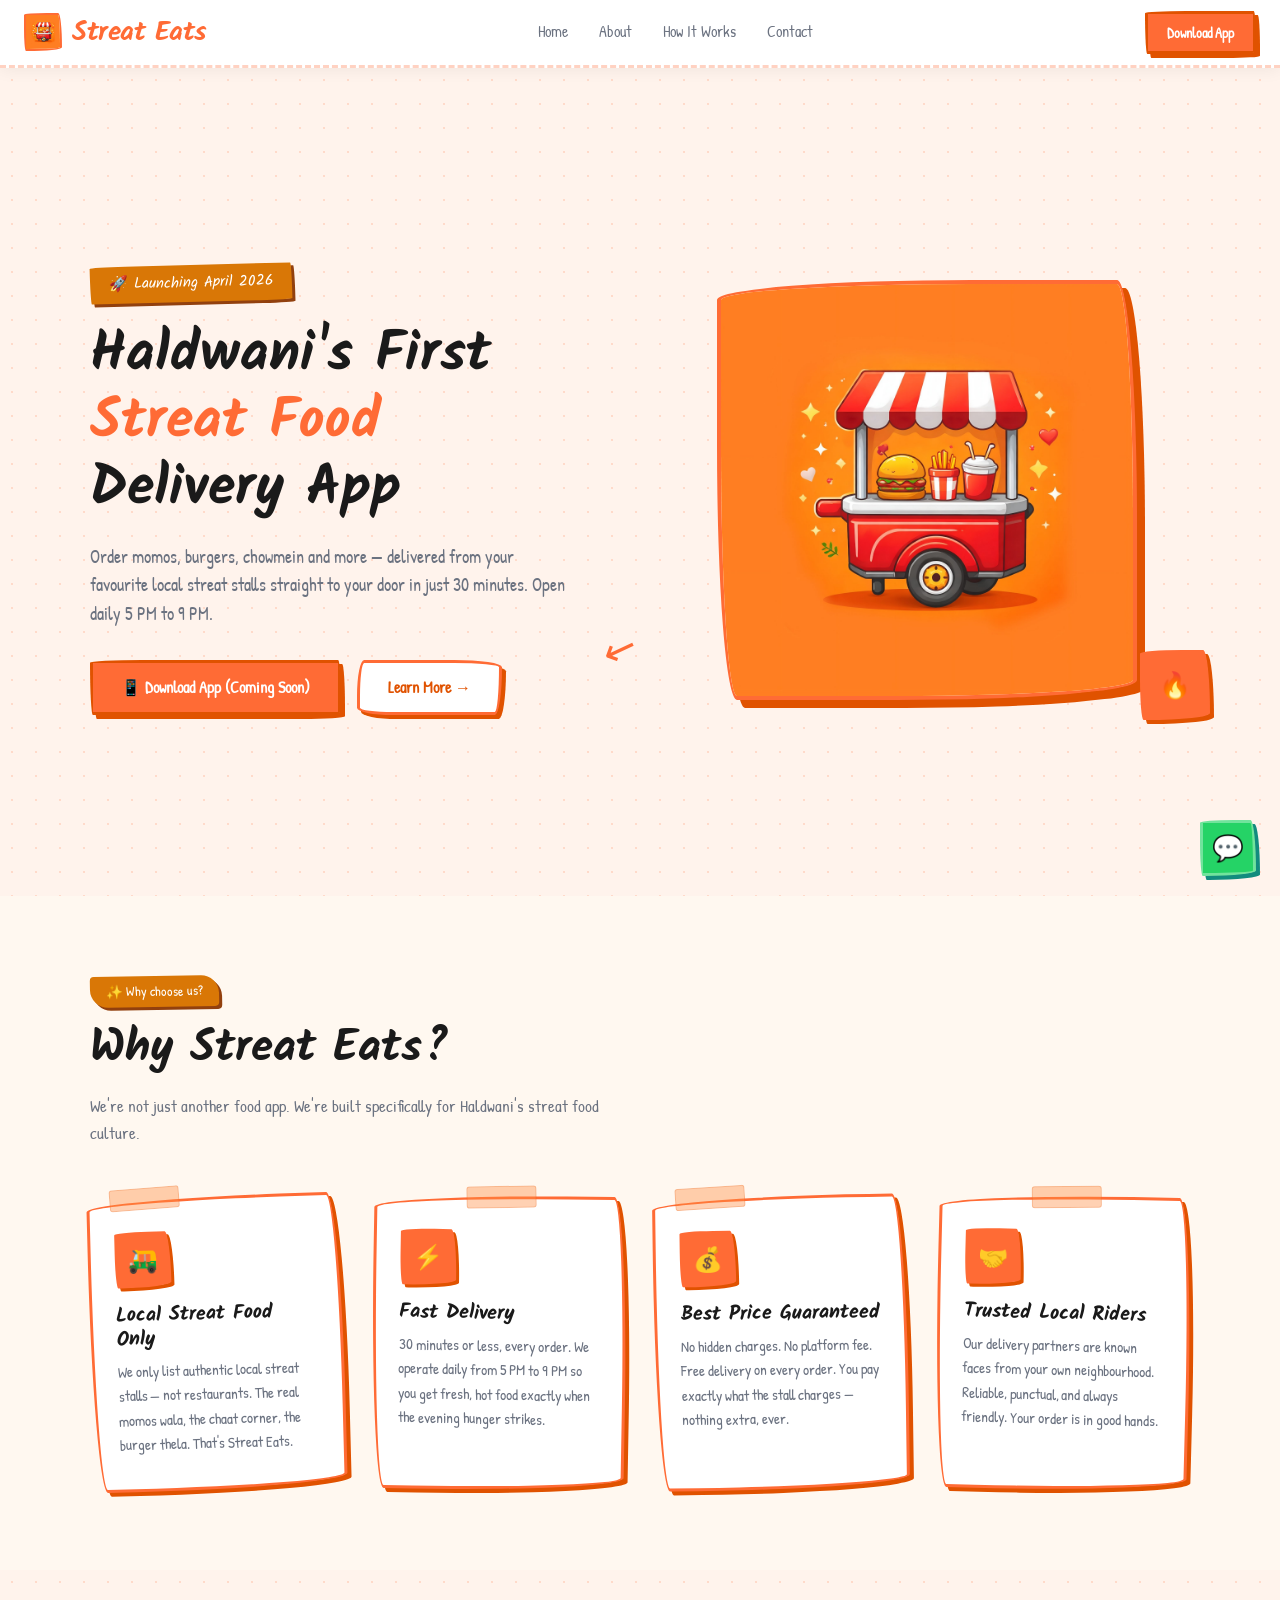
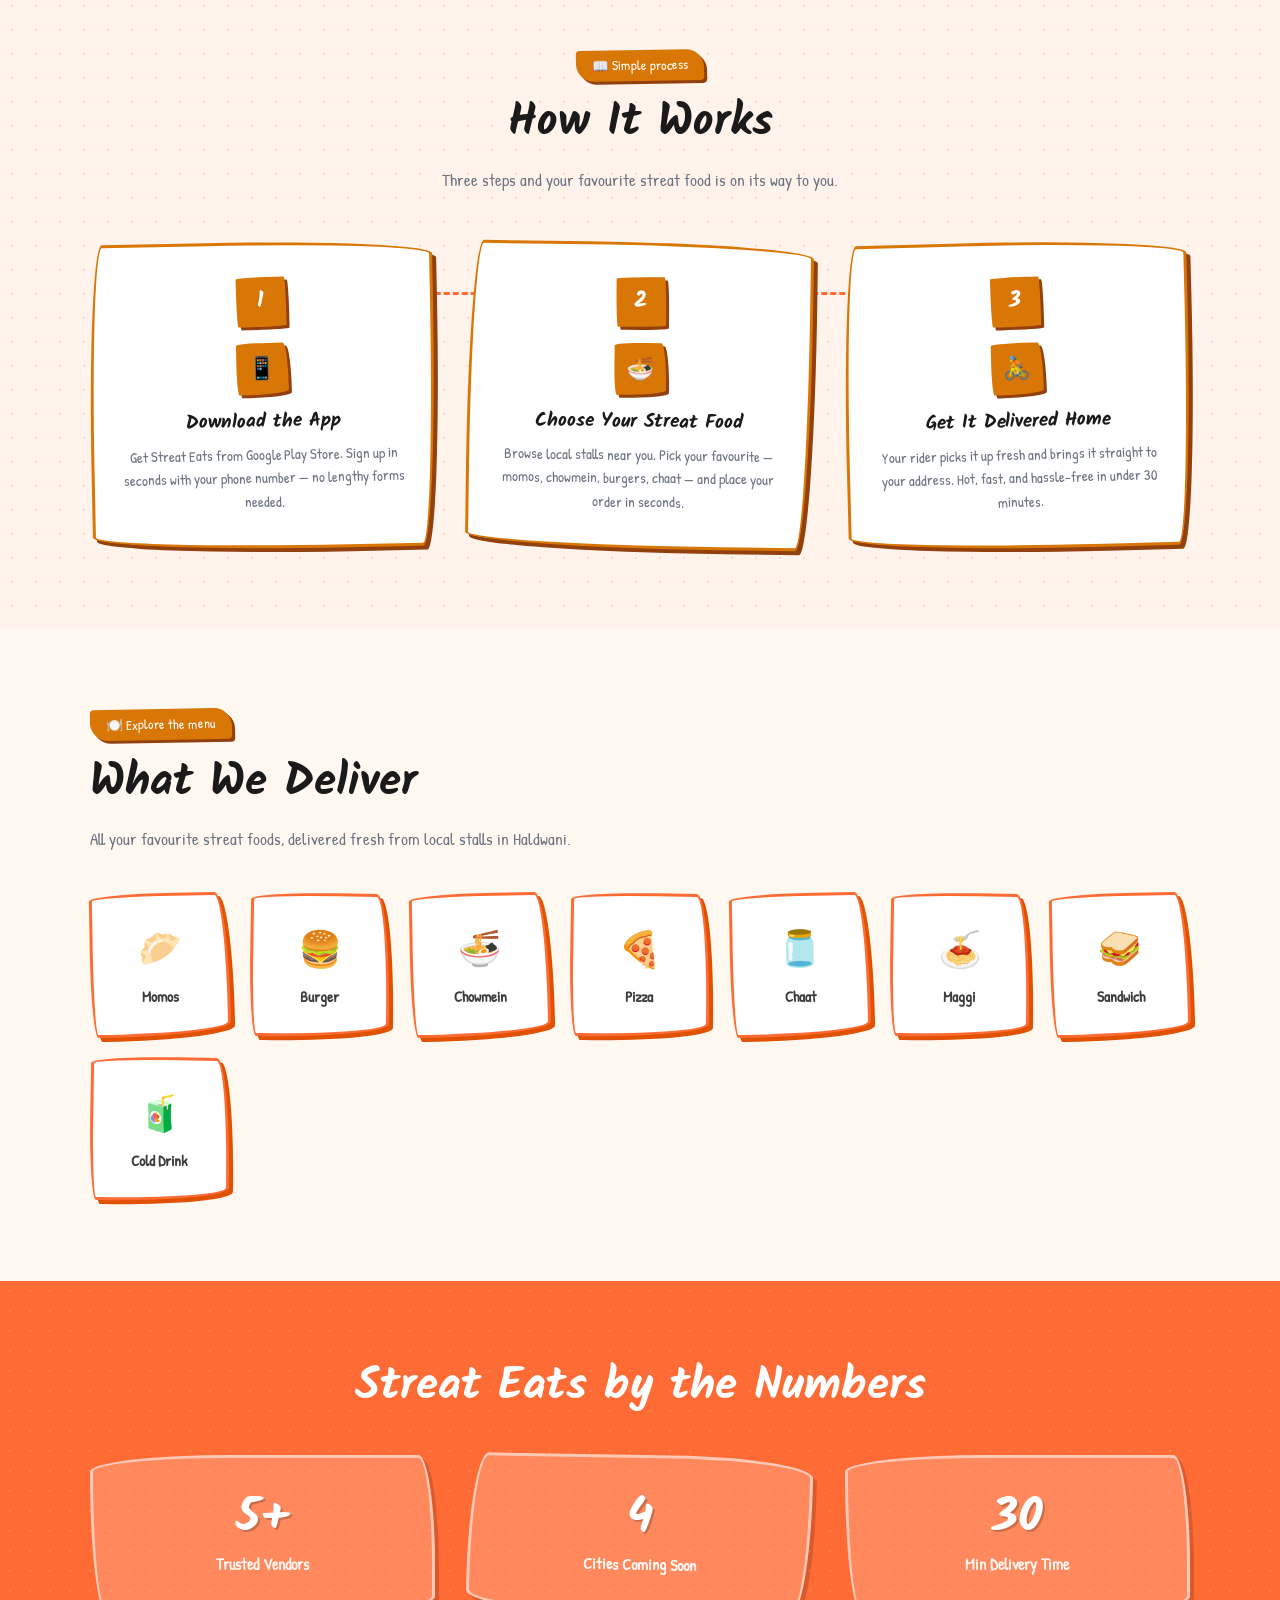
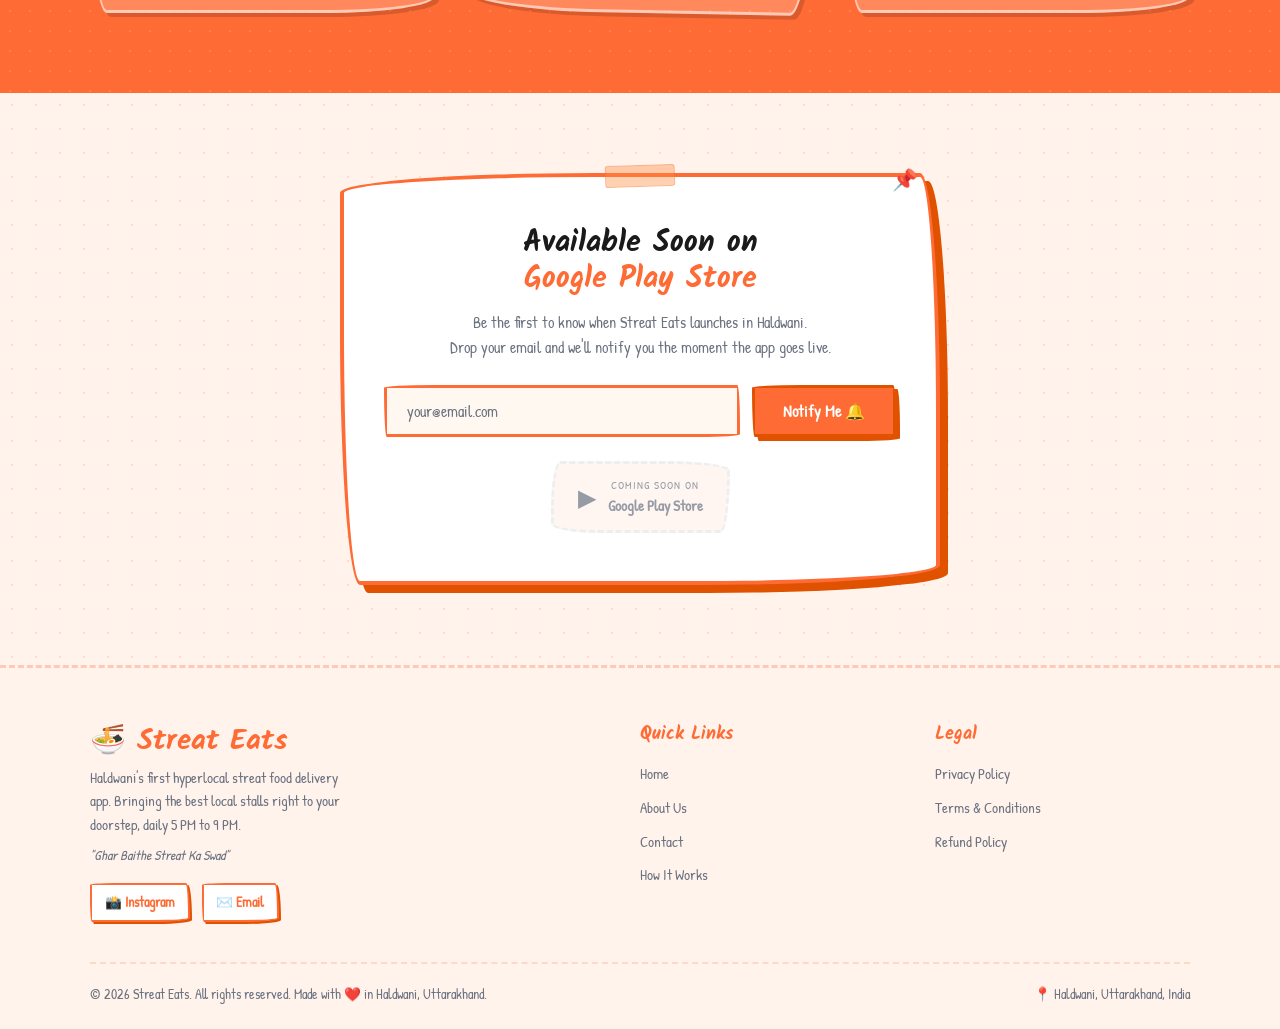
==== commit 0b3b11df: "Update index.html" ====
--- a/index.html
+++ b/index.html
@@ -3,19 +3,19 @@
 <head>
   <meta charset="UTF-8" />
   <meta name="viewport" content="width=device-width, initial-scale=1.0" />
-  <title>Street Eats — Haldwani's First Street Food Delivery App</title>
-  <meta name="description" content="Street Eats delivers authentic local street food — momos, chowmein, burgers, chaat and more — right to your door in Haldwani. Open daily 5 PM to 9 PM. Launching April 2026." />
-  <meta name="keywords" content="Street Eats, Haldwani food delivery, street food delivery, momos delivery Haldwani, local food app Uttarakhand" />
-  <meta name="author" content="Street Eats" />
-  <meta property="og:title" content="Street Eats — Haldwani's First Street Food Delivery App" />
-  <meta property="og:description" content="Order momos, chowmein, burgers and more from your favourite local street stalls. Delivered in 30 minutes. Launching April 2026." />
+  <title>Streat Eats — Haldwani's First Streat Food Delivery App</title>
+  <meta name="description" content="Streat Eats delivers authentic local streat food — momos, chowmein, burgers, chaat and more — right to your door in Haldwani. Open daily 5 PM to 9 PM. Launching April 2026." />
+  <meta name="keywords" content="Streat Eats, Haldwani food delivery, streat food delivery, momos delivery Haldwani, local food app Uttarakhand" />
+  <meta name="author" content="Streat Eats" />
+  <meta property="og:title" content="Streat Eats — Haldwani's First Streat Food Delivery App" />
+  <meta property="og:description" content="Order momos, chowmein, burgers and more from your favourite local streat stalls. Delivered in 30 minutes. Launching April 2026." />
   <meta property="og:type" content="website" />
   <meta property="og:image" content="logo.jpg" />
   <meta name="twitter:card" content="summary_large_image" />
   <link rel="icon" href="favicon.ico" type="image/x-icon" />
   <link rel="apple-touch-icon" href="apple-touch-icon.png" />
   <link rel="manifest" href="manifest.json" />
-  <link rel="canonical" href="https://streeteats.in/" />
+  <link rel="canonical" href="https://streateats.in/" />
   <link rel="stylesheet" href="style.css" />
   <link rel="preconnect" href="https://fonts.googleapis.com" />
   <link rel="preconnect" href="https://fonts.gstatic.com" crossorigin />
@@ -25,9 +25,9 @@
 
 <!-- NAVBAR -->
 <nav class="navbar" role="navigation" aria-label="Main Navigation">
-  <a href="index.html" class="nav-logo" aria-label="Street Eats Home">
-    <img src="logo.jpg" alt="Street Eats Logo" width="38" height="38" />
-    Street Eats
+  <a href="index.html" class="nav-logo" aria-label="Streat Eats Home">
+    <img src="logo.jpg" alt="Streat Eats Logo" width="38" height="38" />
+    Streat Eats
   </a>
   <ul class="nav-links" role="list">
     <li><a href="index.html">Home</a></li>
@@ -55,10 +55,10 @@
       <div class="hero-badge">🚀 Launching April 2026</div>
       <h1 id="hero-heading">
         Haldwani's First<br/>
-        <span>Street Food</span><br/>
+        <span>Streat Food</span><br/>
         Delivery App
       </h1>
-      <p>Order momos, burgers, chowmein and more — delivered from your favourite local street stalls straight to your door in just 30 minutes. Open daily 5 PM to 9 PM.</p>
+      <p>Order momos, burgers, chowmein and more — delivered from your favourite local streat stalls straight to your door in just 30 minutes. Open daily 5 PM to 9 PM.</p>
       <div class="hero-btns">
         <a href="#download" class="btn-primary">📱 Download App (Coming Soon)</a>
         <a href="about.html" class="btn-secondary">Learn More →</a>
@@ -66,7 +66,7 @@
     </div>
     <div class="hero-img-wrapper">
       <div class="hero-img-box">
-        <img src="logo.jpg" alt="Street Eats — Street Food Cart delivering local food" loading="eager" />
+        <img src="logo.jpg" alt="Streat Eats — Streat Food Cart delivering local food" loading="eager" />
       </div>
       <div class="bounce-circle" aria-hidden="true">🔥</div>
       <div class="hand-arrow" aria-hidden="true">↙</div>
@@ -79,14 +79,14 @@
   <div class="container">
     <div class="reveal">
       <span class="section-tag">✨ Why choose us?</span>
-      <h2 id="features-heading" class="section-title">Why Street Eats?</h2>
-      <p class="section-subtitle">We're not just another food app. We're built specifically for Haldwani's street food culture.</p>
+      <h2 id="features-heading" class="section-title">Why Streat Eats?</h2>
+      <p class="section-subtitle">We're not just another food app. We're built specifically for Haldwani's streat food culture.</p>
     </div>
     <div class="features-grid">
       <div class="feature-card tape tape-left reveal">
         <div class="icon-circle">🛺</div>
-        <h3>Local Street Food Only</h3>
-        <p>We only list authentic local street stalls — not restaurants. The real momos wala, the chaat corner, the burger thela. That's Street Eats.</p>
+        <h3>Local Streat Food Only</h3>
+        <p>We only list authentic local streat stalls — not restaurants. The real momos wala, the chaat corner, the burger thela. That's Streat Eats.</p>
       </div>
       <div class="feature-card tape reveal">
         <div class="icon-circle">⚡</div>
@@ -113,19 +113,19 @@
     <div class="reveal" style="text-align:center; margin-bottom:1rem;">
       <span class="section-tag">📖 Simple process</span>
       <h2 id="hiw-heading" class="section-title">How It Works</h2>
-      <p class="section-subtitle" style="margin:0 auto;">Three steps and your favourite street food is on its way to you.</p>
+      <p class="section-subtitle" style="margin:0 auto;">Three steps and your favourite streat food is on its way to you.</p>
     </div>
     <div class="steps-wrapper">
       <div class="step-card reveal">
         <div class="step-num">1</div>
         <div class="icon-circle icon-circle-gold" style="margin:0 auto 1rem; width:52px; height:52px; font-size:1.4rem;">📱</div>
         <h3>Download the App</h3>
-        <p>Get Street Eats from Google Play Store. Sign up in seconds with your phone number — no lengthy forms needed.</p>
+        <p>Get Streat Eats from Google Play Store. Sign up in seconds with your phone number — no lengthy forms needed.</p>
       </div>
       <div class="step-card reveal">
         <div class="step-num">2</div>
         <div class="icon-circle icon-circle-gold" style="margin:0 auto 1rem; width:52px; height:52px; font-size:1.4rem;">🍜</div>
-        <h3>Choose Your Street Food</h3>
+        <h3>Choose Your Streat Food</h3>
         <p>Browse local stalls near you. Pick your favourite — momos, chowmein, burgers, chaat — and place your order in seconds.</p>
       </div>
       <div class="step-card reveal">
@@ -144,7 +144,7 @@
     <div class="reveal">
       <span class="section-tag">🍽️ Explore the menu</span>
       <h2 id="food-heading" class="section-title">What We Deliver</h2>
-      <p class="section-subtitle">All your favourite street foods, delivered fresh from local stalls in Haldwani.</p>
+      <p class="section-subtitle">All your favourite streat foods, delivered fresh from local stalls in Haldwani.</p>
     </div>
     <div class="food-grid" role="list">
       <div class="food-card reveal" role="listitem">
@@ -186,7 +186,7 @@
 <!-- STATS -->
 <section class="stats-section" aria-labelledby="stats-heading">
   <div class="container">
-    <h2 id="stats-heading" class="section-title reveal" style="text-align:center; color:var(--text-white); margin-bottom:2.5rem;">Street Eats by the Numbers</h2>
+    <h2 id="stats-heading" class="section-title reveal" style="text-align:center; color:var(--text-white); margin-bottom:2.5rem;">Streat Eats by the Numbers</h2>
     <div class="stats-grid">
       <div class="stat-blob reveal">
         <h3>5+</h3>
@@ -209,7 +209,7 @@
   <div class="container">
     <div class="cta-card tape thumbtack reveal">
       <h2 id="cta-heading" style="font-size:1.9rem; margin-bottom:0.75rem;">Available Soon on<br/><span style="color:var(--primary)">Google Play Store</span></h2>
-      <p style="color:var(--muted); margin-bottom:0.5rem;">Be the first to know when Street Eats launches in Haldwani.<br/>Drop your email and we'll notify you the moment the app goes live.</p>
+      <p style="color:var(--muted); margin-bottom:0.5rem;">Be the first to know when Streat Eats launches in Haldwani.<br/>Drop your email and we'll notify you the moment the app goes live.</p>
       <form class="email-form notify-form" aria-label="Email notification signup">
         <input type="email" class="email-input" placeholder="your@email.com" required aria-label="Email address" />
         <button type="submit" class="btn-primary">Notify Me 🔔</button>
@@ -229,11 +229,11 @@
 <footer role="contentinfo">
   <div class="footer-grid">
     <div class="footer-brand">
-      <h2>🍜 Street Eats</h2>
-      <p>Haldwani's first hyperlocal street food delivery app. Bringing the best local stalls right to your doorstep, daily 5 PM to 9 PM.</p>
-      <p style="margin-top:0.5rem; color:var(--muted); font-size:0.85rem; font-style:italic;">"Ghar Baithe Street Ka Swad"</p>
+      <h2>🍜 Streat Eats</h2>
+      <p>Haldwani's first hyperlocal streat food delivery app. Bringing the best local stalls right to your doorstep, daily 5 PM to 9 PM.</p>
+      <p style="margin-top:0.5rem; color:var(--muted); font-size:0.85rem; font-style:italic;">"Ghar Baithe Streat Ka Swad"</p>
       <div class="footer-social">
-        <a href="https://instagram.com/streeteats.hld" class="social-btn" target="_blank" rel="noopener noreferrer" aria-label="Follow us on Instagram">📸 Instagram</a>
+        <a href="https://instagram.com/streateats.app" class="social-btn" target="_blank" rel="noopener noreferrer" aria-label="Follow us on Instagram">📸 Instagram</a>
         <a href="/cdn-cgi/l/email-protection#a6d5d3d6d6c9d4d2e6d5d2d4c3c3d2c3c7d2d588cfc8" class="social-btn" aria-label="Email us">✉️ Email</a>
       </div>
     </div>
@@ -256,7 +256,7 @@
     </div>
   </div>
   <div class="footer-bottom">
-    <p>© 2026 Street Eats. All rights reserved. Made with ❤️ in Haldwani, Uttarakhand.</p>
+    <p>© 2026 Streat Eats. All rights reserved. Made with ❤️ in Haldwani, Uttarakhand.</p>
     <p>📍 Haldwani, Uttarakhand, India</p>
   </div>
 </footer>
@@ -265,4 +265,4 @@
 <a href="https://wa.me/919999999999" class="whatsapp-fab" target="_blank" rel="noopener noreferrer" aria-label="Chat with us on WhatsApp">💬</a>
 <a href="#" class="scroll-top" aria-label="Scroll to top">↑</a>
 
-<scrip+<scrip
--- a/style.css
+++ b/style.css
@@ -1,47 +1,29 @@
 @import url('https://fonts.googleapis.com/css2?family=Kalam:wght@400;700&family=Patrick+Hand&display=swap');
 
-/* ═══════════════════════════════════════════════════════
-   STREET EATS — DESIGN TOKENS (Warm Light Theme)
-   ═══════════════════════════════════════════════════════ */
 :root {
-  /* Brand Oranges */
   --primary:        #FF6B35;
   --primary-light:  #FF8C42;
   --primary-dark:   #E05200;
-
-  /* Backgrounds */
   --bg:             #FFF8F0;
   --surface:        #FFFFFF;
   --surface-warm:   #FFF3EC;
-
-  /* Text */
   --text:           #1A1A1A;
   --text-secondary: #3D3D3D;
   --muted:          #6B7280;
   --text-white:     #FFFFFF;
-
-  /* Semantic */
   --success:        #16A34A;
   --error:          #DC2626;
   --warning:        #D97706;
-
-  /* Borders & Shadows */
   --border:         #E5E7EB;
   --shadow-color:   rgba(0,0,0,0.08);
-
-  /* Special / Payment */
   --upi-purple:     #7C3AED;
   --cod-bg:         #FEF9C3;
   --cod-icon:       #CA8A04;
   --accepted-blue:  #2563EB;
   --revenue-cyan:   #0891B2;
-
-  /* Hard offset shadows — brand signature */
   --shadow-sm:   4px 4px 0px 0px #E05200;
   --shadow-lg:   8px 8px 0px 0px #E05200;
   --shadow-gold: 4px 4px 0px 0px #92400E;
-
-  /* Wobbly border-radius */
   --radius-wobbly:   255px 15px 225px 15px / 15px 225px 15px 255px;
   --radius-wobbly-2: 15px 225px 15px 255px / 225px 15px 255px 15px;
   --radius-wobbly-3: 120px 20px 180px 10px / 10px 180px 20px 120px;
@@ -49,9 +31,6 @@
   --radius-btn:      220px 12px 180px 12px / 12px 180px 12px 220px;
 }
 
-/* ═══════════════════════════════════════════════════════
-   RESET & BASE
-   ═══════════════════════════════════════════════════════ */
 *, *::before, *::after { box-sizing: border-box; margin: 0; padding: 0; }
 html { scroll-behavior: smooth; }
 
@@ -70,1207 +49,403 @@
   color: var(--text);
 }
 
-/* ═══════════════════════════════════════════════════════
-   DOT PATTERN TEXTURE
-   ═══════════════════════════════════════════════════════ */
 .dot-bg {
   background-color: var(--surface-warm);
   background-image: radial-gradient(rgba(255,107,53,0.18) 1.5px, transparent 1.5px);
   background-size: 24px 24px;
 }
 
-/* ═══════════════════════════════════════════════════════
-   NAVBAR
-   ═══════════════════════════════════════════════════════ */
+/* NAVBAR */
 .navbar {
-  position: sticky;
-  top: 0;
-  z-index: 1000;
+  position: sticky; top: 0; z-index: 1000;
   background: rgba(255,255,255,0.96);
-  backdrop-filter: blur(10px);
-  -webkit-backdrop-filter: blur(10px);
+  backdrop-filter: blur(10px); -webkit-backdrop-filter: blur(10px);
   border-bottom: 3px dashed rgba(255,107,53,0.3);
   box-shadow: 0 2px 16px rgba(0,0,0,0.06);
   padding: 0 1.5rem;
-  display: flex;
-  align-items: center;
-  justify-content: space-between;
+  display: flex; align-items: center; justify-content: space-between;
   height: 68px;
 }
-
 .nav-logo {
-  font-family: 'Kalam', cursive;
-  font-size: 1.7rem;
-  font-weight: 700;
-  color: var(--primary);
-  text-decoration: none;
-  display: flex;
-  align-items: center;
-  gap: 10px;
-  letter-spacing: -0.5px;
-}
-
+  font-family: 'Kalam', cursive; font-size: 1.7rem; font-weight: 700;
+  color: var(--primary); text-decoration: none;
+  display: flex; align-items: center; gap: 10px; letter-spacing: -0.5px;
+}
 .nav-logo img {
-  width: 38px;
-  height: 38px;
-  border-radius: var(--radius-wobbly-3);
-  border: 2px solid var(--primary);
-  object-fit: cover;
-}
-
-.nav-links {
-  display: flex;
-  align-items: center;
-  gap: 0.25rem;
-  list-style: none;
-}
-
+  width: 38px; height: 38px; border-radius: var(--radius-wobbly-3);
+  border: 2px solid var(--primary); object-fit: cover;
+}
+.nav-links { display: flex; align-items: center; gap: 0.25rem; list-style: none; }
 .nav-links a {
-  font-family: 'Patrick Hand', cursive;
-  font-size: 1rem;
-  color: var(--muted);
-  text-decoration: none;
-  padding: 0.4rem 0.85rem;
-  border-radius: 999px;
-  transition: color 0.15s;
-  position: relative;
-}
-
+  font-family: 'Patrick Hand', cursive; font-size: 1rem; color: var(--muted);
+  text-decoration: none; padding: 0.4rem 0.85rem; border-radius: 999px;
+  transition: color 0.15s; position: relative;
+}
 .nav-links a::after {
-  content: '';
-  position: absolute;
-  bottom: 2px;
-  left: 50%;
-  transform: translateX(-50%);
-  width: 0;
-  height: 3px;
-  background: var(--primary);
-  border-radius: 4px;
-  transition: width 0.2s;
-}
-
-.nav-links a:hover,
-.nav-links a.active { color: var(--primary); }
-
-.nav-links a:hover::after,
-.nav-links a.active::after { width: 70%; }
-
+  content: ''; position: absolute; bottom: 2px; left: 50%;
+  transform: translateX(-50%); width: 0; height: 3px;
+  background: var(--primary); border-radius: 4px; transition: width 0.2s;
+}
+.nav-links a:hover, .nav-links a.active { color: var(--primary); }
+.nav-links a:hover::after, .nav-links a.active::after { width: 70%; }
 .nav-cta {
-  font-family: 'Patrick Hand', cursive;
-  background: var(--primary);
-  border: 3px solid var(--primary-dark);
-  color: var(--text-white);
-  padding: 0.45rem 1.2rem;
-  border-radius: var(--radius-btn);
-  cursor: pointer;
-  font-size: 0.9rem;
-  box-shadow: var(--shadow-sm);
-  transition: all 0.1s;
-  text-decoration: none;
-  display: inline-block;
-  font-weight: 600;
-}
-
+  font-family: 'Patrick Hand', cursive; background: var(--primary);
+  border: 3px solid var(--primary-dark); color: var(--text-white);
+  padding: 0.45rem 1.2rem; border-radius: var(--radius-btn);
+  cursor: pointer; font-size: 0.9rem; box-shadow: var(--shadow-sm);
+  transition: all 0.1s; text-decoration: none; display: inline-block; font-weight: 600;
+}
 .nav-cta:hover {
-  background: var(--primary-dark);
-  box-shadow: 2px 2px 0px 0px var(--primary-dark);
-  transform: translate(-1px,-1px);
-  color: var(--text-white);
-}
-
-/* Hamburger */
+  background: var(--primary-dark); box-shadow: 2px 2px 0px 0px var(--primary-dark);
+  transform: translate(-1px,-1px); color: var(--text-white);
+}
 .hamburger {
-  display: none;
-  flex-direction: column;
-  gap: 5px;
-  cursor: pointer;
-  background: none;
-  border: none;
-  padding: 4px;
-}
-
-.hamburger span {
-  display: block;
-  width: 24px;
-  height: 3px;
-  background: var(--primary);
-  border-radius: 4px;
-  transition: all 0.3s;
-}
-
+  display: none; flex-direction: column; gap: 5px;
+  cursor: pointer; background: none; border: none; padding: 4px;
+}
+.hamburger span { display: block; width: 24px; height: 3px; background: var(--primary); border-radius: 4px; transition: all 0.3s; }
 .hamburger.open span:nth-child(1) { transform: translateY(8px) rotate(45deg); }
 .hamburger.open span:nth-child(2) { opacity: 0; }
 .hamburger.open span:nth-child(3) { transform: translateY(-8px) rotate(-45deg); }
-
-/* Mobile menu */
 .mobile-menu {
-  display: none;
-  position: absolute;
-  top: 68px;
-  left: 0;
-  right: 0;
-  background: rgba(255,255,255,0.99);
-  border-bottom: 3px solid var(--primary);
-  box-shadow: 0 8px 24px rgba(0,0,0,0.1);
-  padding: 1rem 1.5rem;
-  flex-direction: column;
-  gap: 0.5rem;
-}
-
+  display: none; position: absolute; top: 68px; left: 0; right: 0;
+  background: rgba(255,255,255,0.99); border-bottom: 3px solid var(--primary);
+  box-shadow: 0 8px 24px rgba(0,0,0,0.1); padding: 1rem 1.5rem;
+  flex-direction: column; gap: 0.5rem;
+}
 .mobile-menu.open { display: flex; }
-
 .mobile-menu a {
-  font-family: 'Patrick Hand', cursive;
-  font-size: 1.1rem;
-  color: var(--text-secondary);
-  text-decoration: none;
-  padding: 0.6rem 0;
-  border-bottom: 1px dashed rgba(255,107,53,0.25);
-  transition: color 0.15s;
-}
-
+  font-family: 'Patrick Hand', cursive; font-size: 1.1rem; color: var(--text-secondary);
+  text-decoration: none; padding: 0.6rem 0;
+  border-bottom: 1px dashed rgba(255,107,53,0.25); transition: color 0.15s;
+}
 .mobile-menu a:hover { color: var(--primary); }
 
-/* ═══════════════════════════════════════════════════════
-   BUTTONS
-   ═══════════════════════════════════════════════════════ */
+/* BUTTONS */
 .btn-primary {
-  font-family: 'Patrick Hand', cursive;
-  font-size: 1rem;
-  font-weight: 600;
-  background: var(--primary);
-  color: var(--text-white);
-  border: 3px solid var(--primary-dark);
-  padding: 0.75rem 1.75rem;
-  border-radius: var(--radius-btn);
-  box-shadow: var(--shadow-sm);
-  cursor: pointer;
-  text-decoration: none;
-  display: inline-block;
-  transition: all 0.1s;
-  white-space: nowrap;
-}
-
+  font-family: 'Patrick Hand', cursive; font-size: 1rem; font-weight: 600;
+  background: var(--primary); color: var(--text-white);
+  border: 3px solid var(--primary-dark); padding: 0.75rem 1.75rem;
+  border-radius: var(--radius-btn); box-shadow: var(--shadow-sm);
+  cursor: pointer; text-decoration: none; display: inline-block;
+  transition: all 0.1s; white-space: nowrap;
+}
 .btn-primary:hover {
-  background: var(--primary-dark);
-  border-color: var(--primary-dark);
+  background: var(--primary-dark); border-color: var(--primary-dark);
   box-shadow: 2px 2px 0px 0px var(--primary-dark);
-  transform: translate(-2px,-2px);
-  color: var(--text-white);
-}
-
+  transform: translate(-2px,-2px); color: var(--text-white);
+}
 .btn-primary:active { box-shadow: none; transform: translate(2px,2px); }
-
 .btn-secondary {
-  font-family: 'Patrick Hand', cursive;
-  font-size: 1rem;
-  font-weight: 600;
-  background: var(--surface);
-  color: var(--primary-dark);
-  border: 3px solid var(--primary);
-  padding: 0.75rem 1.75rem;
-  border-radius: var(--radius-wobbly-4);
-  box-shadow: var(--shadow-sm);
-  cursor: pointer;
-  text-decoration: none;
-  display: inline-block;
-  transition: all 0.1s;
-  white-space: nowrap;
-}
-
+  font-family: 'Patrick Hand', cursive; font-size: 1rem; font-weight: 600;
+  background: var(--surface); color: var(--primary-dark);
+  border: 3px solid var(--primary); padding: 0.75rem 1.75rem;
+  border-radius: var(--radius-wobbly-4); box-shadow: var(--shadow-sm);
+  cursor: pointer; text-decoration: none; display: inline-block;
+  transition: all 0.1s; white-space: nowrap;
+}
 .btn-secondary:hover {
-  background: var(--surface-warm);
-  border-color: var(--primary-dark);
+  background: var(--surface-warm); border-color: var(--primary-dark);
   box-shadow: 2px 2px 0px 0px var(--primary-dark);
-  transform: translate(-2px,-2px);
-  color: var(--primary-dark);
-}
-
+  transform: translate(-2px,-2px); color: var(--primary-dark);
+}
 .btn-secondary:active { box-shadow: none; transform: translate(2px,2px); }
 
-/* ═══════════════════════════════════════════════════════
-   CARDS
-   ═══════════════════════════════════════════════════════ */
+/* CARDS */
 .card {
-  background: var(--surface);
-  border: 3px solid var(--primary);
-  border-radius: var(--radius-wobbly);
-  box-shadow: var(--shadow-sm);
-  padding: 1.5rem;
-  transition: transform 0.1s, box-shadow 0.1s;
-  position: relative;
-}
-
-.card:hover {
-  transform: rotate(0.5deg) translate(-2px,-2px);
-  box-shadow: var(--shadow-lg);
-}
-
+  background: var(--surface); border: 3px solid var(--primary);
+  border-radius: var(--radius-wobbly); box-shadow: var(--shadow-sm);
+  padding: 1.5rem; transition: transform 0.1s, box-shadow 0.1s; position: relative;
+}
+.card:hover { transform: rotate(0.5deg) translate(-2px,-2px); box-shadow: var(--shadow-lg); }
 .card-gold {
-  background: var(--cod-bg);
-  border: 3px solid var(--warning);
-  border-radius: var(--radius-wobbly-2);
-  box-shadow: var(--shadow-gold);
-  color: var(--text);
-  padding: 1.5rem;
-  transition: transform 0.1s, box-shadow 0.1s;
-  position: relative;
-}
-
-.card-gold:hover {
-  transform: rotate(-0.5deg) translate(-2px,-2px);
-  box-shadow: 8px 8px 0px 0px #92400E;
-}
-
-/* Tape */
+  background: var(--cod-bg); border: 3px solid var(--warning);
+  border-radius: var(--radius-wobbly-2); box-shadow: var(--shadow-gold);
+  color: var(--text); padding: 1.5rem;
+  transition: transform 0.1s, box-shadow 0.1s; position: relative;
+}
+.card-gold:hover { transform: rotate(-0.5deg) translate(-2px,-2px); box-shadow: 8px 8px 0px 0px #92400E; }
 .tape::before {
-  content: '';
-  position: absolute;
-  top: -12px;
-  left: 50%;
-  transform: translateX(-50%) rotate(-2deg);
-  width: 70px;
-  height: 22px;
-  background: rgba(255,140,66,0.4);
-  border: 1px solid rgba(224,82,0,0.2);
-  border-radius: 3px;
-  z-index: 2;
-}
-
+  content: ''; position: absolute; top: -12px; left: 50%;
+  transform: translateX(-50%) rotate(-2deg); width: 70px; height: 22px;
+  background: rgba(255,140,66,0.4); border: 1px solid rgba(224,82,0,0.2);
+  border-radius: 3px; z-index: 2;
+}
 .tape-left::before { left: 20px; transform: rotate(-3deg); }
-
-/* Thumbtack */
-.thumbtack::after {
-  content: '📌';
-  position: absolute;
-  top: -14px;
-  right: 18px;
-  font-size: 1.3rem;
-}
-
-/* ═══════════════════════════════════════════════════════
-   ICON CIRCLE
-   ═══════════════════════════════════════════════════════ */
+.thumbtack::after { content: '📌'; position: absolute; top: -14px; right: 18px; font-size: 1.3rem; }
+
+/* ICON CIRCLE */
 .icon-circle {
-  width: 56px;
-  height: 56px;
-  background: var(--primary);
+  width: 56px; height: 56px; background: var(--primary);
   border-radius: var(--radius-wobbly-3);
-  display: flex;
-  align-items: center;
-  justify-content: center;
-  font-size: 1.5rem;
-  flex-shrink: 0;
-  box-shadow: 3px 3px 0px 0px var(--primary-dark);
-}
-
-.icon-circle-gold {
-  background: var(--warning);
-  box-shadow: 3px 3px 0px 0px #92400E;
-}
-
-/* ═══════════════════════════════════════════════════════
-   LAYOUT
-   ═══════════════════════════════════════════════════════ */
+  display: flex; align-items: center; justify-content: center;
+  font-size: 1.5rem; flex-shrink: 0; box-shadow: 3px 3px 0px 0px var(--primary-dark);
+}
+.icon-circle-gold { background: var(--warning); box-shadow: 3px 3px 0px 0px #92400E; }
+
+/* LAYOUT */
 section { padding: 5rem 1.5rem; }
-
 .container { max-width: 1100px; margin: 0 auto; }
-
 .section-tag {
-  display: inline-block;
-  background: var(--warning);
-  color: var(--text-white);
-  font-family: 'Patrick Hand', cursive;
-  font-size: 0.85rem;
-  padding: 0.3rem 1rem;
-  border-radius: 4px 18px 4px 18px;
-  margin-bottom: 1rem;
-  box-shadow: 3px 3px 0px 0px #92400E;
-  transform: rotate(-1deg);
-}
-
-.section-title {
-  font-size: clamp(1.8rem, 4vw, 2.8rem);
-  margin-bottom: 1rem;
-  color: var(--text);
-}
-
-.section-subtitle {
-  font-family: 'Patrick Hand', cursive;
-  color: var(--muted);
-  font-size: 1.05rem;
-  max-width: 520px;
-}
-
-/* ═══════════════════════════════════════════════════════
-   HERO
-   ═══════════════════════════════════════════════════════ */
+  display: inline-block; background: var(--warning); color: var(--text-white);
+  font-family: 'Patrick Hand', cursive; font-size: 0.85rem; padding: 0.3rem 1rem;
+  border-radius: 4px 18px 4px 18px; margin-bottom: 1rem;
+  box-shadow: 3px 3px 0px 0px #92400E; transform: rotate(-1deg);
+}
+.section-title { font-size: clamp(1.8rem, 4vw, 2.8rem); margin-bottom: 1rem; color: var(--text); }
+.section-subtitle { font-family: 'Patrick Hand', cursive; color: var(--muted); font-size: 1.05rem; max-width: 520px; }
+
+/* HERO */
 .hero {
-  min-height: 92vh;
-  display: flex;
-  align-items: center;
-  padding: 5rem 1.5rem 4rem;
-  position: relative;
-  overflow: hidden;
-}
-
+  min-height: 92vh; display: flex; align-items: center;
+  padding: 5rem 1.5rem 4rem; position: relative; overflow: hidden;
+}
 .hero-content {
-  max-width: 1100px;
-  margin: 0 auto;
-  display: grid;
-  grid-template-columns: 1fr 1fr;
-  gap: 3rem;
-  align-items: center;
-  width: 100%;
-}
-
+  max-width: 1100px; margin: 0 auto;
+  display: grid; grid-template-columns: 1fr 1fr;
+  gap: 3rem; align-items: center; width: 100%;
+}
 .hero-badge {
-  display: inline-block;
-  background: var(--warning);
-  color: var(--text-white);
-  font-family: 'Kalam', cursive;
-  font-size: 0.95rem;
-  padding: 0.4rem 1.2rem;
+  display: inline-block; background: var(--warning); color: var(--text-white);
+  font-family: 'Kalam', cursive; font-size: 0.95rem; padding: 0.4rem 1.2rem;
   border-radius: 200px 8px 180px 8px / 8px 180px 8px 200px;
-  box-shadow: 3px 3px 0px 0px #92400E;
-  margin-bottom: 1.25rem;
-  transform: rotate(-1.5deg);
-}
-
+  box-shadow: 3px 3px 0px 0px #92400E; margin-bottom: 1.25rem; transform: rotate(-1.5deg);
+}
 .hero h1 { font-size: clamp(2.2rem, 5vw, 3.5rem); margin-bottom: 1.25rem; color: var(--text); }
 .hero h1 span { color: var(--primary); }
-
-.hero p {
-  font-size: 1.1rem;
-  color: var(--muted);
-  margin-bottom: 2rem;
-  max-width: 480px;
-}
-
+.hero p { font-size: 1.1rem; color: var(--muted); margin-bottom: 2rem; max-width: 480px; }
 .hero-btns { display: flex; gap: 1rem; flex-wrap: wrap; align-items: center; }
-
-.hero-img-wrapper {
-  position: relative;
-  display: flex;
-  justify-content: center;
-  align-items: center;
-}
-
+.hero-img-wrapper { position: relative; display: flex; justify-content: center; align-items: center; }
 .hero-img-box {
-  background: var(--surface-warm);
-  border: 4px solid var(--primary);
+  background: var(--surface-warm); border: 4px solid var(--primary);
   border-radius: 255px 20px 240px 20px / 20px 240px 20px 255px;
-  box-shadow: var(--shadow-lg);
-  width: 100%;
-  max-width: 420px;
-  aspect-ratio: 1;
-  display: flex;
-  align-items: center;
-  justify-content: center;
-  overflow: hidden;
-  position: relative;
-}
-
+  box-shadow: var(--shadow-lg); width: 100%; max-width: 420px;
+  aspect-ratio: 1; display: flex; align-items: center; justify-content: center;
+  overflow: hidden; position: relative;
+}
 .hero-img-box img { width: 100%; height: 100%; object-fit: cover; }
-
 .bounce-circle {
-  position: absolute;
-  bottom: -20px;
-  right: -20px;
-  width: 70px;
-  height: 70px;
-  background: var(--primary);
-  border-radius: var(--radius-wobbly-3);
-  animation: bounce 3s infinite;
-  display: flex;
-  align-items: center;
-  justify-content: center;
-  font-size: 1.6rem;
-  box-shadow: 4px 4px 0px 0px var(--primary-dark);
-}
-
-@keyframes bounce {
-  0%, 100% { transform: translateY(0) rotate(-5deg); }
-  50%       { transform: translateY(-14px) rotate(5deg); }
-}
-
+  position: absolute; bottom: -20px; right: -20px;
+  width: 70px; height: 70px; background: var(--primary);
+  border-radius: var(--radius-wobbly-3); animation: bounce 3s infinite;
+  display: flex; align-items: center; justify-content: center;
+  font-size: 1.6rem; box-shadow: 4px 4px 0px 0px var(--primary-dark);
+}
+@keyframes bounce { 0%, 100% { transform: translateY(0) rotate(-5deg); } 50% { transform: translateY(-14px) rotate(5deg); } }
 .hand-arrow {
-  position: absolute;
-  left: -60px;
-  bottom: 20px;
-  font-size: 2.5rem;
-  transform: rotate(20deg);
-  color: var(--primary);
-  animation: wiggle 2s infinite;
-}
-
-@keyframes wiggle {
-  0%, 100% { transform: rotate(20deg); }
-  50%       { transform: rotate(30deg) translateX(-4px); }
-}
-
-/* ═══════════════════════════════════════════════════════
-   FEATURES
-   ═══════════════════════════════════════════════════════ */
-.features-grid {
-  display: grid;
-  grid-template-columns: repeat(auto-fit, minmax(240px, 1fr));
-  gap: 1.75rem;
-  margin-top: 3rem;
-}
-
+  position: absolute; left: -60px; bottom: 20px; font-size: 2.5rem;
+  transform: rotate(20deg); color: var(--primary); animation: wiggle 2s infinite;
+}
+@keyframes wiggle { 0%, 100% { transform: rotate(20deg); } 50% { transform: rotate(30deg) translateX(-4px); } }
+
+/* FEATURES */
+.features-grid { display: grid; grid-template-columns: repeat(auto-fit, minmax(240px, 1fr)); gap: 1.75rem; margin-top: 3rem; }
 .feature-card {
-  background: var(--surface);
-  border: 3px solid var(--primary);
-  border-radius: var(--radius-wobbly);
-  box-shadow: var(--shadow-sm);
-  padding: 2rem 1.5rem;
-  position: relative;
-  transition: transform 0.1s, box-shadow 0.1s;
-}
-
+  background: var(--surface); border: 3px solid var(--primary);
+  border-radius: var(--radius-wobbly); box-shadow: var(--shadow-sm);
+  padding: 2rem 1.5rem; position: relative; transition: transform 0.1s, box-shadow 0.1s;
+}
 .feature-card:nth-child(1) { transform: rotate(-1.5deg); }
 .feature-card:nth-child(2) { transform: rotate(1deg); }
 .feature-card:nth-child(3) { transform: rotate(-0.8deg); }
 .feature-card:nth-child(4) { transform: rotate(1.5deg); }
-
 .feature-card:hover { box-shadow: var(--shadow-lg); }
 .feature-card:nth-child(1):hover { transform: rotate(-0.5deg) translate(-2px,-2px); }
 .feature-card:nth-child(2):hover { transform: rotate(2deg) translate(-2px,-2px); }
 .feature-card:nth-child(3):hover { transform: rotate(0deg) translate(-2px,-2px); }
 .feature-card:nth-child(4):hover { transform: rotate(2.5deg) translate(-2px,-2px); }
-
 .feature-card h3 { font-size: 1.25rem; margin: 1rem 0 0.5rem; color: var(--text); }
-.feature-card p  { color: var(--muted); font-size: 0.95rem; }
-
-/* ═══════════════════════════════════════════════════════
-   HOW IT WORKS
-   ═══════════════════════════════════════════════════════ */
-.steps-wrapper {
-  display: grid;
-  grid-template-columns: repeat(3, 1fr);
-  gap: 2rem;
-  margin-top: 3rem;
-  position: relative;
-}
-
-.steps-wrapper::before {
-  content: '';
-  position: absolute;
-  top: 50px;
-  left: 15%;
-  right: 15%;
-  height: 3px;
-  border-top: 3px dashed var(--primary);
-  z-index: 0;
-}
-
+.feature-card p { color: var(--muted); font-size: 0.95rem; }
+
+/* HOW IT WORKS */
+.steps-wrapper { display: grid; grid-template-columns: repeat(3, 1fr); gap: 2rem; margin-top: 3rem; position: relative; }
+.steps-wrapper::before { content: ''; position: absolute; top: 50px; left: 15%; right: 15%; height: 3px; border-top: 3px dashed var(--primary); z-index: 0; }
 .step-card {
-  background: var(--surface);
-  border: 3px solid var(--warning);
-  border-radius: var(--radius-wobbly-2);
-  box-shadow: var(--shadow-gold);
-  padding: 2rem 1.5rem;
-  text-align: center;
-  position: relative;
-  z-index: 1;
-  transition: transform 0.1s;
-}
-
+  background: var(--surface); border: 3px solid var(--warning);
+  border-radius: var(--radius-wobbly-2); box-shadow: var(--shadow-gold);
+  padding: 2rem 1.5rem; text-align: center; position: relative; z-index: 1; transition: transform 0.1s;
+}
 .step-card:nth-child(1) { transform: rotate(-1.2deg); }
 .step-card:nth-child(2) { transform: rotate(0.8deg); }
 .step-card:nth-child(3) { transform: rotate(-1.5deg); }
 .step-card:hover { transform: rotate(0deg) scale(1.02); }
-
 .step-num {
-  width: 50px;
-  height: 50px;
-  background: var(--warning);
-  color: var(--text-white);
+  width: 50px; height: 50px; background: var(--warning); color: var(--text-white);
   border-radius: 200px 8px 180px 8px / 8px 180px 8px 200px;
-  display: flex;
-  align-items: center;
-  justify-content: center;
-  font-family: 'Kalam', cursive;
-  font-size: 1.4rem;
-  font-weight: 700;
-  margin: 0 auto 1rem;
-  box-shadow: 3px 3px 0px 0px #92400E;
-}
-
+  display: flex; align-items: center; justify-content: center;
+  font-family: 'Kalam', cursive; font-size: 1.4rem; font-weight: 700;
+  margin: 0 auto 1rem; box-shadow: 3px 3px 0px 0px #92400E;
+}
 .step-card h3 { font-size: 1.2rem; margin-bottom: 0.6rem; color: var(--text); }
-.step-card p  { color: var(--muted); font-size: 0.92rem; }
-
-/* ═══════════════════════════════════════════════════════
-   FOOD CATEGORIES
-   ═══════════════════════════════════════════════════════ */
-.food-grid {
-  display: grid;
-  grid-template-columns: repeat(auto-fill, minmax(130px, 1fr));
-  gap: 1.25rem;
-  margin-top: 2.5rem;
-}
-
+.step-card p { color: var(--muted); font-size: 0.92rem; }
+
+/* FOOD CATEGORIES */
+.food-grid { display: grid; grid-template-columns: repeat(auto-fill, minmax(130px, 1fr)); gap: 1.25rem; margin-top: 2.5rem; }
 .food-card {
-  background: var(--surface);
-  border: 3px solid var(--primary);
-  border-radius: var(--radius-wobbly-3);
-  box-shadow: var(--shadow-sm);
-  padding: 1.5rem 1rem;
-  text-align: center;
-  cursor: pointer;
+  background: var(--surface); border: 3px solid var(--primary);
+  border-radius: var(--radius-wobbly-3); box-shadow: var(--shadow-sm);
+  padding: 1.5rem 1rem; text-align: center; cursor: pointer;
   transition: transform 0.1s, box-shadow 0.1s, background 0.1s;
 }
-
-.food-card:nth-child(odd)  { transform: rotate(-1deg); }
+.food-card:nth-child(odd) { transform: rotate(-1deg); }
 .food-card:nth-child(even) { transform: rotate(1deg); }
-
-.food-card:hover {
-  transform: rotate(-2deg) translate(-2px,-3px) scale(1.05);
-  box-shadow: var(--shadow-lg);
-  background: var(--surface-warm);
-}
-
+.food-card:hover { transform: rotate(-2deg) translate(-2px,-3px) scale(1.05); box-shadow: var(--shadow-lg); background: var(--surface-warm); }
 .food-card .emoji { font-size: 2.2rem; display: block; margin-bottom: 0.5rem; }
-.food-card span:last-child {
-  font-family: 'Patrick Hand', cursive;
-  font-size: 0.95rem;
-  color: var(--text-secondary);
-  font-weight: 600;
-}
-
-/* ═══════════════════════════════════════════════════════
-   STATS SECTION
-   ═══════════════════════════════════════════════════════ */
-.stats-section {
-  background: var(--primary);
-  position: relative;
-  overflow: hidden;
-}
-
-.stats-section::before {
-  content: '';
-  position: absolute;
-  inset: 0;
-  background-image: radial-gradient(rgba(255,255,255,0.12) 1px, transparent 1px);
-  background-size: 20px 20px;
-}
-
-.stats-grid {
-  display: grid;
-  grid-template-columns: repeat(3, 1fr);
-  gap: 2rem;
-  position: relative;
-  z-index: 1;
-}
-
-.stat-blob {
-  background: rgba(255,255,255,0.2);
-  border: 3px solid rgba(255,255,255,0.55);
-  border-radius: 255px 30px 200px 30px / 30px 200px 30px 255px;
-  padding: 2rem 1rem;
-  text-align: center;
-  box-shadow: 4px 4px 0px 0px rgba(0,0,0,0.15);
-  transition: transform 0.1s;
-}
-
-.stat-blob:nth-child(2) {
-  border-radius: 30px 200px 30px 200px / 200px 30px 200px 30px;
-  transform: rotate(1deg);
-}
-
+.food-card span:last-child { font-family: 'Patrick Hand', cursive; font-size: 0.95rem; color: var(--text-secondary); font-weight: 600; }
+
+/* STATS */
+.stats-section { background: var(--primary); position: relative; overflow: hidden; }
+.stats-section::before { content: ''; position: absolute; inset: 0; background-image: radial-gradient(rgba(255,255,255,0.12) 1px, transparent 1px); background-size: 20px 20px; }
+.stats-grid { display: grid; grid-template-columns: repeat(3, 1fr); gap: 2rem; position: relative; z-index: 1; }
+.stat-blob { background: rgba(255,255,255,0.2); border: 3px solid rgba(255,255,255,0.55); border-radius: 255px 30px 200px 30px / 30px 200px 30px 255px; padding: 2rem 1rem; text-align: center; box-shadow: 4px 4px 0px 0px rgba(0,0,0,0.15); transition: transform 0.1s; }
+.stat-blob:nth-child(2) { border-radius: 30px 200px 30px 200px / 200px 30px 200px 30px; transform: rotate(1deg); }
 .stat-blob:hover { transform: scale(1.03); }
-
-.stat-blob h3 {
-  font-size: 3rem;
-  color: var(--text-white);
-  margin-bottom: 0.3rem;
-  text-shadow: 2px 2px 0px rgba(0,0,0,0.2);
-}
-
-.stat-blob p {
-  font-family: 'Patrick Hand', cursive;
-  color: rgba(255,255,255,0.92);
-  font-size: 1rem;
-  font-weight: 600;
-}
-
-/* ═══════════════════════════════════════════════════════
-   CTA / DOWNLOAD
-   ═══════════════════════════════════════════════════════ */
-.cta-card {
-  background: var(--surface);
-  border: 4px solid var(--primary);
-  border-radius: 255px 20px 240px 20px / 20px 240px 20px 255px;
-  box-shadow: var(--shadow-lg);
-  padding: 3rem 2.5rem;
-  max-width: 600px;
-  margin: 0 auto;
-  position: relative;
-  text-align: center;
-}
-
-.email-form {
-  display: flex;
-  gap: 0.75rem;
-  margin-top: 1.5rem;
-  flex-wrap: wrap;
-  justify-content: center;
-}
-
-.email-input {
-  font-family: 'Patrick Hand', cursive;
-  font-size: 1rem;
-  background: var(--bg);
-  border: 3px solid var(--primary);
-  border-radius: var(--radius-btn);
-  color: var(--text);
-  padding: 0.7rem 1.25rem;
-  flex: 1;
-  min-width: 200px;
-  outline: none;
-  transition: border-color 0.15s, box-shadow 0.15s;
-}
-
-.email-input:focus {
-  border-color: var(--warning);
-  box-shadow: 0 0 0 3px rgba(217,119,6,0.15);
-}
-
+.stat-blob h3 { font-size: 3rem; color: var(--text-white); margin-bottom: 0.3rem; text-shadow: 2px 2px 0px rgba(0,0,0,0.2); }
+.stat-blob p { font-family: 'Patrick Hand', cursive; color: rgba(255,255,255,0.92); font-size: 1rem; font-weight: 600; }
+
+/* CTA */
+.cta-card { background: var(--surface); border: 4px solid var(--primary); border-radius: 255px 20px 240px 20px / 20px 240px 20px 255px; box-shadow: var(--shadow-lg); padding: 3rem 2.5rem; max-width: 600px; margin: 0 auto; position: relative; text-align: center; }
+.email-form { display: flex; gap: 0.75rem; margin-top: 1.5rem; flex-wrap: wrap; justify-content: center; }
+.email-input { font-family: 'Patrick Hand', cursive; font-size: 1rem; background: var(--bg); border: 3px solid var(--primary); border-radius: var(--radius-btn); color: var(--text); padding: 0.7rem 1.25rem; flex: 1; min-width: 200px; outline: none; transition: border-color 0.15s, box-shadow 0.15s; }
+.email-input:focus { border-color: var(--warning); box-shadow: 0 0 0 3px rgba(217,119,6,0.15); }
 .email-input::placeholder { color: var(--muted); }
-
-.play-badge {
-  display: inline-flex;
-  align-items: center;
-  gap: 0.75rem;
-  margin-top: 1.5rem;
-  background: var(--surface-warm);
-  border: 3px dashed var(--border);
-  border-radius: var(--radius-wobbly-4);
-  padding: 0.75rem 1.5rem;
-  opacity: 0.7;
-  font-family: 'Patrick Hand', cursive;
-  font-size: 0.9rem;
-  color: var(--muted);
-}
-
-/* ═══════════════════════════════════════════════════════
-   FOOTER
-   ═══════════════════════════════════════════════════════ */
-footer {
-  background: var(--surface-warm);
-  border-top: 3px dashed rgba(255,107,53,0.3);
-  padding: 3.5rem 1.5rem 1.5rem;
-}
-
-.footer-grid {
-  max-width: 1100px;
-  margin: 0 auto;
-  display: grid;
-  grid-template-columns: 2fr 1fr 1fr;
-  gap: 2.5rem;
-  margin-bottom: 2.5rem;
-}
-
-.footer-brand h2 {
-  font-family: 'Kalam', cursive;
-  font-size: 1.8rem;
-  color: var(--primary);
-  margin-bottom: 0.5rem;
-}
-
+.play-badge { display: inline-flex; align-items: center; gap: 0.75rem; margin-top: 1.5rem; background: var(--surface-warm); border: 3px dashed var(--border); border-radius: var(--radius-wobbly-4); padding: 0.75rem 1.5rem; opacity: 0.7; font-family: 'Patrick Hand', cursive; font-size: 0.9rem; color: var(--muted); }
+
+/* FOOTER */
+footer { background: var(--surface-warm); border-top: 3px dashed rgba(255,107,53,0.3); padding: 3.5rem 1.5rem 1.5rem; }
+.footer-grid { max-width: 1100px; margin: 0 auto; display: grid; grid-template-columns: 2fr 1fr 1fr; gap: 2.5rem; margin-bottom: 2.5rem; }
+.footer-brand h2 { font-family: 'Kalam', cursive; font-size: 1.8rem; color: var(--primary); margin-bottom: 0.5rem; }
 .footer-brand p { color: var(--muted); font-size: 0.92rem; max-width: 260px; }
-
 .footer-social { margin-top: 1rem; display: flex; gap: 0.75rem; flex-wrap: wrap; }
-
-.social-btn {
-  background: var(--surface);
-  border: 2px solid var(--primary);
-  border-radius: var(--radius-wobbly-3);
-  padding: 0.4rem 0.8rem;
-  font-size: 0.85rem;
-  color: var(--primary);
-  text-decoration: none;
-  transition: all 0.1s;
-  font-weight: 600;
-  box-shadow: 2px 2px 0px 0px var(--primary-dark);
-}
-
-.social-btn:hover {
-  background: var(--primary);
-  color: var(--text-white);
-  transform: rotate(-2deg);
-  box-shadow: none;
-}
-
-.footer-links h4 {
-  font-family: 'Kalam', cursive;
-  font-size: 1.1rem;
-  color: var(--primary);
-  margin-bottom: 1rem;
-}
-
+.social-btn { background: var(--surface); border: 2px solid var(--primary); border-radius: var(--radius-wobbly-3); padding: 0.4rem 0.8rem; font-size: 0.85rem; color: var(--primary); text-decoration: none; transition: all 0.1s; font-weight: 600; box-shadow: 2px 2px 0px 0px var(--primary-dark); }
+.social-btn:hover { background: var(--primary); color: var(--text-white); transform: rotate(-2deg); box-shadow: none; }
+.footer-links h4 { font-family: 'Kalam', cursive; font-size: 1.1rem; color: var(--primary); margin-bottom: 1rem; }
 .footer-links ul { list-style: none; display: flex; flex-direction: column; gap: 0.5rem; }
-
-.footer-links ul a {
-  color: var(--muted);
-  text-decoration: none;
-  font-size: 0.92rem;
-  transition: color 0.15s;
-  position: relative;
-  display: inline-block;
-}
-
-.footer-links ul a::after {
-  content: '';
-  position: absolute;
-  bottom: -1px;
-  left: 0;
-  width: 0;
-  height: 2px;
-  background: var(--primary);
-  border-radius: 4px;
-  transition: width 0.2s;
-}
-
+.footer-links ul a { color: var(--muted); text-decoration: none; font-size: 0.92rem; transition: color 0.15s; position: relative; display: inline-block; }
+.footer-links ul a::after { content: ''; position: absolute; bottom: -1px; left: 0; width: 0; height: 2px; background: var(--primary); border-radius: 4px; transition: width 0.2s; }
 .footer-links ul a:hover { color: var(--primary); }
 .footer-links ul a:hover::after { width: 100%; }
-
-.footer-bottom {
-  max-width: 1100px;
-  margin: 0 auto;
-  border-top: 2px dashed rgba(255,107,53,0.2);
-  padding-top: 1.25rem;
-  display: flex;
-  align-items: center;
-  justify-content: space-between;
-  flex-wrap: wrap;
-  gap: 0.5rem;
-}
-
+.footer-bottom { max-width: 1100px; margin: 0 auto; border-top: 2px dashed rgba(255,107,53,0.2); padding-top: 1.25rem; display: flex; align-items: center; justify-content: space-between; flex-wrap: wrap; gap: 0.5rem; }
 .footer-bottom p { color: var(--muted); font-size: 0.85rem; }
 
-/* ═══════════════════════════════════════════════════════
-   FLOATING BUTTONS
-   ═══════════════════════════════════════════════════════ */
-.whatsapp-fab {
-  position: fixed;
-  bottom: 1.5rem;
-  right: 1.5rem;
-  width: 56px;
-  height: 56px;
-  background: #25D366;
-  border-radius: var(--radius-wobbly-3);
-  box-shadow: 4px 4px 0px 0px #128C7E;
-  display: flex;
-  align-items: center;
-  justify-content: center;
-  font-size: 1.6rem;
-  text-decoration: none;
-  z-index: 2000;
-  transition: transform 0.15s, box-shadow 0.15s;
-  border: 3px solid rgba(255,255,255,0.35);
-}
-
-.whatsapp-fab:hover {
-  transform: rotate(-5deg) scale(1.1);
-  box-shadow: 6px 6px 0px 0px #128C7E;
-}
-
-.scroll-top {
-  position: fixed;
-  bottom: 5rem;
-  right: 1.5rem;
-  width: 44px;
-  height: 44px;
-  background: var(--surface);
-  border: 3px solid var(--primary);
-  border-radius: var(--radius-wobbly-3);
-  box-shadow: var(--shadow-sm);
-  display: flex;
-  align-items: center;
-  justify-content: center;
-  cursor: pointer;
-  z-index: 2000;
-  opacity: 0;
-  transform: translateY(10px);
-  transition: opacity 0.25s, transform 0.25s;
-  font-size: 1.1rem;
-  color: var(--primary);
-  text-decoration: none;
-}
-
+/* FLOATING */
+.whatsapp-fab { position: fixed; bottom: 1.5rem; right: 1.5rem; width: 56px; height: 56px; background: #25D366; border-radius: var(--radius-wobbly-3); box-shadow: 4px 4px 0px 0px #128C7E; display: flex; align-items: center; justify-content: center; font-size: 1.6rem; text-decoration: none; z-index: 2000; transition: transform 0.15s, box-shadow 0.15s; border: 3px solid rgba(255,255,255,0.35); }
+.whatsapp-fab:hover { transform: rotate(-5deg) scale(1.1); box-shadow: 6px 6px 0px 0px #128C7E; }
+.scroll-top { position: fixed; bottom: 5rem; right: 1.5rem; width: 44px; height: 44px; background: var(--surface); border: 3px solid var(--primary); border-radius: var(--radius-wobbly-3); box-shadow: var(--shadow-sm); display: flex; align-items: center; justify-content: center; cursor: pointer; z-index: 2000; opacity: 0; transform: translateY(10px); transition: opacity 0.25s, transform 0.25s; font-size: 1.1rem; color: var(--primary); text-decoration: none; }
 .scroll-top.visible { opacity: 1; transform: translateY(0); }
-
-.scroll-top:hover {
-  background: var(--primary);
-  color: var(--text-white);
-  transform: rotate(-5deg) translateY(-2px);
-  box-shadow: none;
-}
-
-/* ═══════════════════════════════════════════════════════
-   SCROLL REVEAL
-   ═══════════════════════════════════════════════════════ */
+.scroll-top:hover { background: var(--primary); color: var(--text-white); transform: rotate(-5deg) translateY(-2px); box-shadow: none; }
+
+/* ══════════════════════════════════
+   SCROLL REVEAL — THE REAL FIX
+   Elements start visible by default,
+   JS adds animation only if supported
+   ══════════════════════════════════ */
 .reveal {
+  opacity: 1;
+  transform: none;
+  transition: opacity 0.6s ease, transform 0.6s ease;
+}
+/* JS adds .js-reveal-ready to <html> only when observer is working */
+html.js-reveal-ready .reveal {
   opacity: 0;
   transform: translateY(28px);
-  transition: opacity 0.6s ease, transform 0.6s ease;
-}
-
-.reveal.visible { opacity: 1; transform: translateY(0); }
-
-/* ═══════════════════════════════════════════════════════
-   INNER PAGE HERO
-   ═══════════════════════════════════════════════════════ */
-.page-hero {
-  padding: 5rem 1.5rem 3rem;
-  text-align: center;
-}
-
+}
+html.js-reveal-ready .reveal.visible {
+  opacity: 1;
+  transform: translateY(0);
+}
+
+/* INNER PAGE HERO */
+.page-hero { padding: 5rem 1.5rem 3rem; text-align: center; }
 .page-hero h1 { font-size: clamp(2rem, 5vw, 3.2rem); margin-bottom: 0.75rem; }
 .page-hero h1 span { color: var(--primary); }
 .page-hero p { color: var(--muted); }
-
-.orange-underline {
-  display: block;
-  width: 120px;
-  height: 6px;
-  background: var(--primary);
-  border-radius: 4px;
-  margin: 0.5rem auto 0;
-  transform: rotate(-1.5deg);
-}
-
-/* ═══════════════════════════════════════════════════════
-   CONTACT PAGE
-   ═══════════════════════════════════════════════════════ */
-.contact-grid {
-  display: grid;
-  grid-template-columns: 1.5fr 1fr;
-  gap: 2.5rem;
-  align-items: start;
-  margin-top: 3rem;
-}
-
+.orange-underline { display: block; width: 120px; height: 6px; background: var(--primary); border-radius: 4px; margin: 0.5rem auto 0; transform: rotate(-1.5deg); }
+
+/* CONTACT */
+.contact-grid { display: grid; grid-template-columns: 1.5fr 1fr; gap: 2.5rem; align-items: start; margin-top: 3rem; }
 .form-group { margin-bottom: 1.25rem; }
-
-.form-group label {
-  display: block;
-  font-family: 'Patrick Hand', cursive;
-  font-size: 0.9rem;
-  color: var(--muted);
-  margin-bottom: 0.4rem;
-  font-weight: 600;
-}
-
-.form-group input,
-.form-group select,
-.form-group textarea {
-  width: 100%;
-  font-family: 'Patrick Hand', cursive;
-  font-size: 1rem;
-  background: var(--bg);
-  border: 3px solid var(--primary);
-  border-radius: var(--radius-wobbly-4);
-  color: var(--text);
-  padding: 0.7rem 1rem;
-  outline: none;
-  transition: border-color 0.15s, box-shadow 0.15s;
-  resize: vertical;
-}
-
-.form-group input:focus,
-.form-group select:focus,
-.form-group textarea:focus {
-  border-color: var(--warning);
-  box-shadow: 0 0 0 3px rgba(217,119,6,0.15);
-}
-
-.form-group input::placeholder,
-.form-group textarea::placeholder { color: var(--muted); }
-
+.form-group label { display: block; font-family: 'Patrick Hand', cursive; font-size: 0.9rem; color: var(--muted); margin-bottom: 0.4rem; font-weight: 600; }
+.form-group input, .form-group select, .form-group textarea { width: 100%; font-family: 'Patrick Hand', cursive; font-size: 1rem; background: var(--bg); border: 3px solid var(--primary); border-radius: var(--radius-wobbly-4); color: var(--text); padding: 0.7rem 1rem; outline: none; transition: border-color 0.15s, box-shadow 0.15s; resize: vertical; }
+.form-group input:focus, .form-group select:focus, .form-group textarea:focus { border-color: var(--warning); box-shadow: 0 0 0 3px rgba(217,119,6,0.15); }
+.form-group input::placeholder, .form-group textarea::placeholder { color: var(--muted); }
 .contact-info-cards { display: flex; flex-direction: column; gap: 1rem; }
-
-.info-card {
-  background: var(--surface);
-  border: 3px solid var(--primary);
-  border-radius: var(--radius-wobbly-3);
-  box-shadow: var(--shadow-sm);
-  padding: 1.1rem 1.25rem;
-  display: flex;
-  align-items: center;
-  gap: 1rem;
-  transition: transform 0.1s;
-}
-
+.info-card { background: var(--surface); border: 3px solid var(--primary); border-radius: var(--radius-wobbly-3); box-shadow: var(--shadow-sm); padding: 1.1rem 1.25rem; display: flex; align-items: center; gap: 1rem; transition: transform 0.1s; }
 .info-card:hover { transform: rotate(-1deg) translate(-1px,-1px); }
-
 .info-card .icon-circle { width: 44px; height: 44px; font-size: 1.1rem; flex-shrink: 0; }
-
-.info-card h4 {
-  font-size: 0.75rem;
-  color: var(--muted);
-  font-weight: 600;
-  margin-bottom: 0.15rem;
-  text-transform: uppercase;
-  letter-spacing: 0.5px;
-}
-
+.info-card h4 { font-size: 0.75rem; color: var(--muted); font-weight: 600; margin-bottom: 0.15rem; text-transform: uppercase; letter-spacing: 0.5px; }
 .info-card p { font-size: 0.95rem; color: var(--text-secondary); font-weight: 600; }
 
-/* ═══════════════════════════════════════════════════════
-   ABOUT PAGE
-   ═══════════════════════════════════════════════════════ */
-.story-grid {
-  display: grid;
-  grid-template-columns: 1fr 1fr;
-  gap: 3rem;
-  align-items: center;
-  margin-top: 3rem;
-}
-
-.story-img {
-  background: var(--surface-warm);
-  border: 4px solid var(--primary);
-  border-radius: var(--radius-wobbly);
-  box-shadow: var(--shadow-lg);
-  aspect-ratio: 4/3;
-  display: flex;
-  align-items: center;
-  justify-content: center;
-  font-size: 4rem;
-  position: relative;
-  overflow: hidden;
-}
-
-.founders-grid {
-  display: grid;
-  grid-template-columns: repeat(2, 1fr);
-  gap: 1.75rem;
-  margin-top: 2.5rem;
-}
-
-.founder-card {
-  background: var(--surface);
-  border: 3px solid var(--primary);
-  border-radius: var(--radius-wobbly);
-  box-shadow: var(--shadow-sm);
-  padding: 2rem 1.5rem;
-  text-align: center;
-  position: relative;
-  transition: transform 0.1s, box-shadow 0.1s;
-}
-
+/* ABOUT */
+.story-grid { display: grid; grid-template-columns: 1fr 1fr; gap: 3rem; align-items: center; margin-top: 3rem; }
+.story-img { background: var(--surface-warm); border: 4px solid var(--primary); border-radius: var(--radius-wobbly); box-shadow: var(--shadow-lg); aspect-ratio: 4/3; display: flex; align-items: center; justify-content: center; font-size: 4rem; position: relative; overflow: hidden; }
+.founders-grid { display: grid; grid-template-columns: repeat(2, 1fr); gap: 1.75rem; margin-top: 2.5rem; }
+.founder-card { background: var(--surface); border: 3px solid var(--primary); border-radius: var(--radius-wobbly); box-shadow: var(--shadow-sm); padding: 2rem 1.5rem; text-align: center; position: relative; transition: transform 0.1s, box-shadow 0.1s; }
 .founder-card:nth-child(1) { transform: rotate(-1deg); }
 .founder-card:nth-child(2) { transform: rotate(1.2deg); }
 .founder-card:nth-child(3) { transform: rotate(0.8deg); }
 .founder-card:nth-child(4) { transform: rotate(-1.5deg); }
-
 .founder-card:hover { box-shadow: var(--shadow-lg); }
 .founder-card:nth-child(1):hover { transform: rotate(-0.3deg) translate(-2px,-2px); }
 .founder-card:nth-child(2):hover { transform: rotate(2deg) translate(-2px,-2px); }
 .founder-card:nth-child(3):hover { transform: rotate(1.5deg) translate(-2px,-2px); }
 .founder-card:nth-child(4):hover { transform: rotate(-0.8deg) translate(-2px,-2px); }
-
-.founder-avatar {
-  width: 90px;
-  height: 90px;
-  border: 4px solid var(--primary);
-  border-radius: 200px 15px 180px 15px / 15px 180px 15px 200px;
-  box-shadow: 4px 4px 0px 0px var(--primary-dark);
-  margin: 0 auto 1rem;
-  overflow: hidden;
-  background: var(--surface-warm);
-  display: flex;
-  align-items: center;
-  justify-content: center;
-  font-size: 2.2rem;
-}
-
+.founder-avatar { width: 90px; height: 90px; border: 4px solid var(--primary); border-radius: 200px 15px 180px 15px / 15px 180px 15px 200px; box-shadow: 4px 4px 0px 0px var(--primary-dark); margin: 0 auto 1rem; overflow: hidden; background: var(--surface-warm); display: flex; align-items: center; justify-content: center; font-size: 2.2rem; }
 .founder-avatar img { width: 100%; height: 100%; object-fit: cover; }
-
 .founder-card h3 { font-size: 1.15rem; margin-bottom: 0.2rem; color: var(--text); }
 .founder-card .role { font-size: 0.85rem; color: var(--primary); margin-bottom: 0.75rem; font-weight: 600; }
 .founder-card p { font-size: 0.88rem; color: var(--muted); }
-
-/* Mission card */
-.mission-card {
-  background: var(--surface);
-  border-left: 5px dashed var(--primary);
-  border-top: 3px solid var(--primary);
-  border-right: 3px solid var(--primary);
-  border-bottom: 3px solid var(--primary);
-  border-radius: 8px 120px 8px 8px / 8px 8px 120px 8px;
-  box-shadow: var(--shadow-lg);
-  padding: 2rem 2.5rem;
-  max-width: 720px;
-  margin: 2.5rem auto;
-  text-align: center;
-}
-
+.mission-card { background: var(--surface); border-left: 5px dashed var(--primary); border-top: 3px solid var(--primary); border-right: 3px solid var(--primary); border-bottom: 3px solid var(--primary); border-radius: 8px 120px 8px 8px / 8px 8px 120px 8px; box-shadow: var(--shadow-lg); padding: 2rem 2.5rem; max-width: 720px; margin: 2.5rem auto; text-align: center; }
 .mission-card p { font-size: 1.25rem; font-style: italic; color: var(--text-secondary); }
-
-/* Values grid */
-.values-grid {
-  display: grid;
-  grid-template-columns: repeat(3, 1fr);
-  gap: 1.5rem;
-  margin-top: 2.5rem;
-}
-
-/* Timeline */
-.timeline {
-  position: relative;
-  max-width: 680px;
-  margin: 3rem auto 0;
-  padding-left: 2rem;
-}
-
-.timeline::before {
-  content: '';
-  position: absolute;
-  left: 0.5rem;
-  top: 0;
-  bottom: 0;
-  width: 3px;
-  border-left: 3px dashed var(--primary);
-}
-
+.values-grid { display: grid; grid-template-columns: repeat(3, 1fr); gap: 1.5rem; margin-top: 2.5rem; }
+.timeline { position: relative; max-width: 680px; margin: 3rem auto 0; padding-left: 2rem; }
+.timeline::before { content: ''; position: absolute; left: 0.5rem; top: 0; bottom: 0; width: 3px; border-left: 3px dashed var(--primary); }
 .timeline-item { position: relative; padding: 0 0 2.5rem 2rem; }
-
-.timeline-item::before {
-  content: '';
-  position: absolute;
-  left: -0.35rem;
-  top: 6px;
-  width: 16px;
-  height: 16px;
-  background: var(--primary);
-  border-radius: var(--radius-wobbly-3);
-  box-shadow: 2px 2px 0px 0px var(--primary-dark);
-}
-
+.timeline-item::before { content: ''; position: absolute; left: -0.35rem; top: 6px; width: 16px; height: 16px; background: var(--primary); border-radius: var(--radius-wobbly-3); box-shadow: 2px 2px 0px 0px var(--primary-dark); }
 .timeline-item.active::before { background: var(--warning); }
-
-.timeline-item h4 {
-  font-family: 'Kalam', cursive;
-  font-size: 1rem;
-  color: var(--muted);
-  margin-bottom: 0.25rem;
-}
-
+.timeline-item h4 { font-family: 'Kalam', cursive; font-size: 1rem; color: var(--muted); margin-bottom: 0.25rem; }
 .timeline-item.active h4 { color: var(--primary); font-size: 1.1rem; }
 .timeline-item p { font-size: 0.95rem; color: var(--muted); }
 
-/* ═══════════════════════════════════════════════════════
-   LEGAL PAGES
-   ═══════════════════════════════════════════════════════ */
-.legal-content {
-  max-width: 800px;
-  margin: 0 auto;
-  padding: 2rem 1.5rem 5rem;
-}
-
-.legal-content h2 {
-  font-size: 1.5rem;
-  color: var(--primary);
-  margin: 2.5rem 0 0.75rem;
-  padding-bottom: 0.4rem;
-  border-bottom: 2px dashed rgba(255,107,53,0.3);
-}
-
-.legal-content h3 {
-  font-size: 1.15rem;
-  color: var(--warning);
-  margin: 1.75rem 0 0.5rem;
-}
-
-.legal-content p {
-  color: var(--text-secondary);
-  font-size: 0.97rem;
-  margin-bottom: 1rem;
-  line-height: 1.75;
-}
-
+/* LEGAL */
+.legal-content { max-width: 800px; margin: 0 auto; padding: 2rem 1.5rem 5rem; }
+.legal-content h2 { font-size: 1.5rem; color: var(--primary); margin: 2.5rem 0 0.75rem; padding-bottom: 0.4rem; border-bottom: 2px dashed rgba(255,107,53,0.3); }
+.legal-content h3 { font-size: 1.15rem; color: var(--warning); margin: 1.75rem 0 0.5rem; }
+.legal-content p { color: var(--text-secondary); font-size: 0.97rem; margin-bottom: 1rem; line-height: 1.75; }
 .legal-content ul { list-style: none; margin: 0.5rem 0 1rem 1rem; }
-
-.legal-content ul li {
-  color: var(--text-secondary);
-  font-size: 0.97rem;
-  padding: 0.3rem 0 0.3rem 1.5rem;
-  position: relative;
-}
-
-.legal-content ul li::before {
-  content: '→';
-  position: absolute;
-  left: 0;
-  color: var(--primary);
-  font-weight: 700;
-}
-
-.legal-meta {
-  background: var(--surface-warm);
-  border: 3px dashed var(--primary);
-  border-radius: var(--radius-wobbly-3);
-  padding: 1.25rem 1.5rem;
-  margin-bottom: 2.5rem;
-  font-size: 0.9rem;
-  color: var(--muted);
-}
-
-/* ═══════════════════════════════════════════════════════
-   TOAST
-   ═══════════════════════════════════════════════════════ */
-.toast {
-  position: fixed;
-  bottom: 1.5rem;
-  left: 50%;
-  transform: translateX(-50%) translateY(100px);
-  background: var(--success);
-  color: var(--text-white);
-  font-family: 'Patrick Hand', cursive;
-  padding: 0.75rem 1.75rem;
-  border-radius: var(--radius-wobbly-4);
-  box-shadow: 4px 4px 0px 0px #14532D;
-  z-index: 9999;
-  transition: transform 0.3s;
-  font-size: 1rem;
-  font-weight: 600;
-}
-
+.legal-content ul li { color: var(--text-secondary); font-size: 0.97rem; padding: 0.3rem 0 0.3rem 1.5rem; position: relative; }
+.legal-content ul li::before { content: '→'; position: absolute; left: 0; color: var(--primary); font-weight: 700; }
+.legal-meta { background: var(--surface-warm); border: 3px dashed var(--primary); border-radius: var(--radius-wobbly-3); padding: 1.25rem 1.5rem; margin-bottom: 2.5rem; font-size: 0.9rem; color: var(--muted); }
+
+/* TOAST */
+.toast { position: fixed; bottom: 1.5rem; left: 50%; transform: translateX(-50%) translateY(100px); background: var(--success); color: var(--text-white); font-family: 'Patrick Hand', cursive; padding: 0.75rem 1.75rem; border-radius: var(--radius-wobbly-4); box-shadow: 4px 4px 0px 0px #14532D; z-index: 9999; transition: transform 0.3s; font-size: 1rem; font-weight: 600; }
 .toast.show { transform: translateX(-50%) translateY(0); }
 
-/* ═══════════════════════════════════════════════════════
-   RESPONSIVE
-   ═══════════════════════════════════════════════════════ */
+/* RESPONSIVE */
 @media (max-width: 900px) {
-  .hero-content       { grid-template-columns: 1fr; text-align: center; }
-  .hero-btns          { justify-content: center; }
-  .hero p             { margin-left: auto; margin-right: auto; }
-  .hero-img-wrapper   { max-width: 320px; margin: 0 auto; }
-  .hand-arrow         { display: none; }
-  .steps-wrapper      { grid-template-columns: 1fr; }
+  .hero-content { grid-template-columns: 1fr; text-align: center; }
+  .hero-btns { justify-content: center; }
+  .hero p { margin-left: auto; margin-right: auto; }
+  .hero-img-wrapper { max-width: 320px; margin: 0 auto; }
+  .hand-arrow { display: none; }
+  .steps-wrapper { grid-template-columns: 1fr; }
   .steps-wrapper::before { display: none; }
-  .stats-grid         { grid-template-columns: 1fr; gap: 1.25rem; }
-  .contact-grid       { grid-template-columns: 1fr; }
-  .story-grid         { grid-template-columns: 1fr; }
-  .founders-grid      { grid-template-columns: 1fr; }
-  .values-grid        { grid-template-columns: 1fr; }
-  .footer-grid        { grid-template-columns: 1fr; }
-}
-
+  .stats-grid { grid-template-columns: 1fr; gap: 1.25rem; }
+  .contact-grid { grid-template-columns: 1fr; }
+  .story-grid { grid-template-columns: 1fr; }
+  .founders-grid { grid-template-columns: 1fr; }
+  .values-grid { grid-template-columns: 1fr; }
+  .footer-grid { grid-template-columns: 1fr; }
+}
 @media (max-width: 700px) {
   .nav-links, .nav-cta { display: none; }
-  .hamburger            { display: flex; }
-  .features-grid        { grid-template-columns: 1fr; }
-  .food-grid            { grid-template-columns: repeat(3, 1fr); }
-  .founders-grid        { grid-template-columns: 1fr; }
-}
-
+  .hamburger { display: flex; }
+  .features-grid { grid-template-columns: 1fr; }
+  .food-grid { grid-template-columns: repeat(3, 1fr); }
+  .founders-grid { grid-template-columns: 1fr; }
+}
 @media (max-width: 460px) {
-  .food-grid  { grid-template-columns: repeat(2, 1fr); }
-  .hero-btns  { flex-direction: column; align-items: center; }
-  .cta-card   { padding: 2rem 1.25rem; }
-}
+  .food-grid { grid-template-columns: repeat(2, 1fr); }
+  .hero-btns { flex-direction: column; align-items: center; }
+  .cta-card { padding: 2rem 1.25rem; }
+}
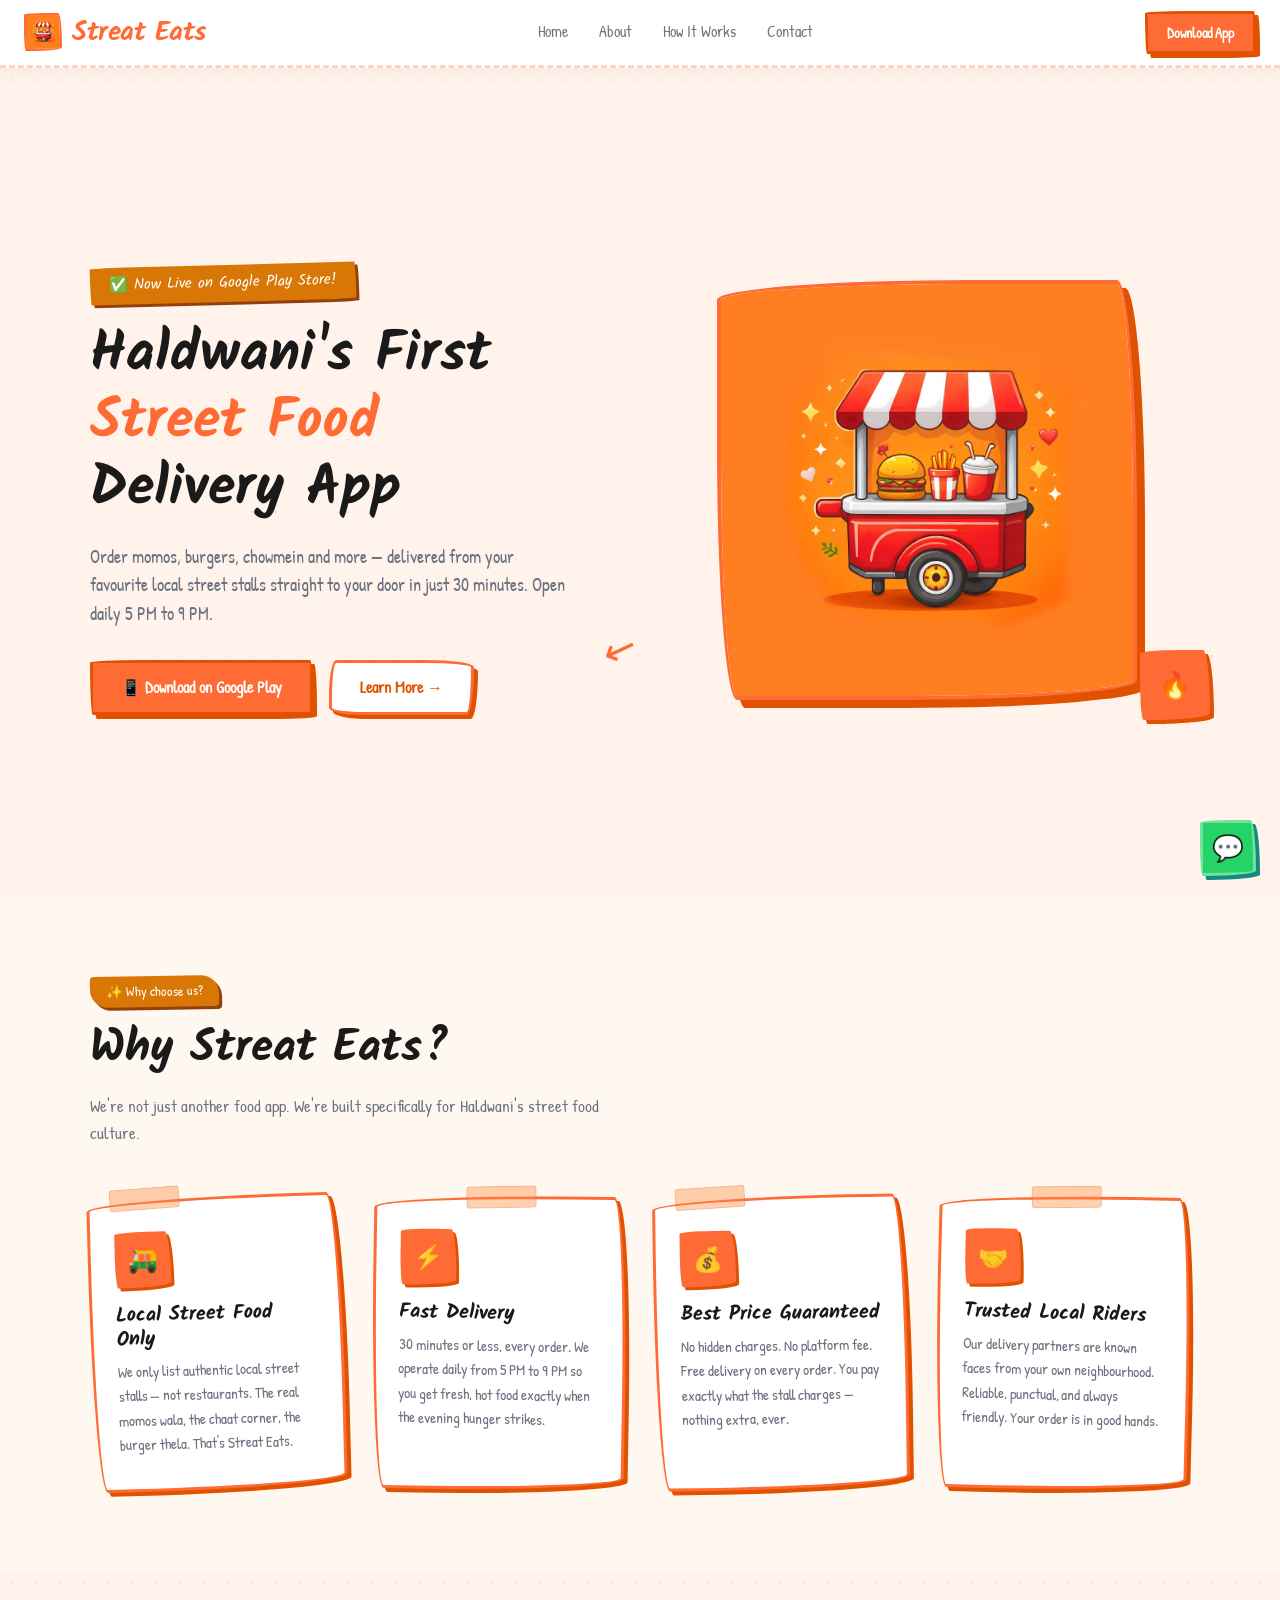
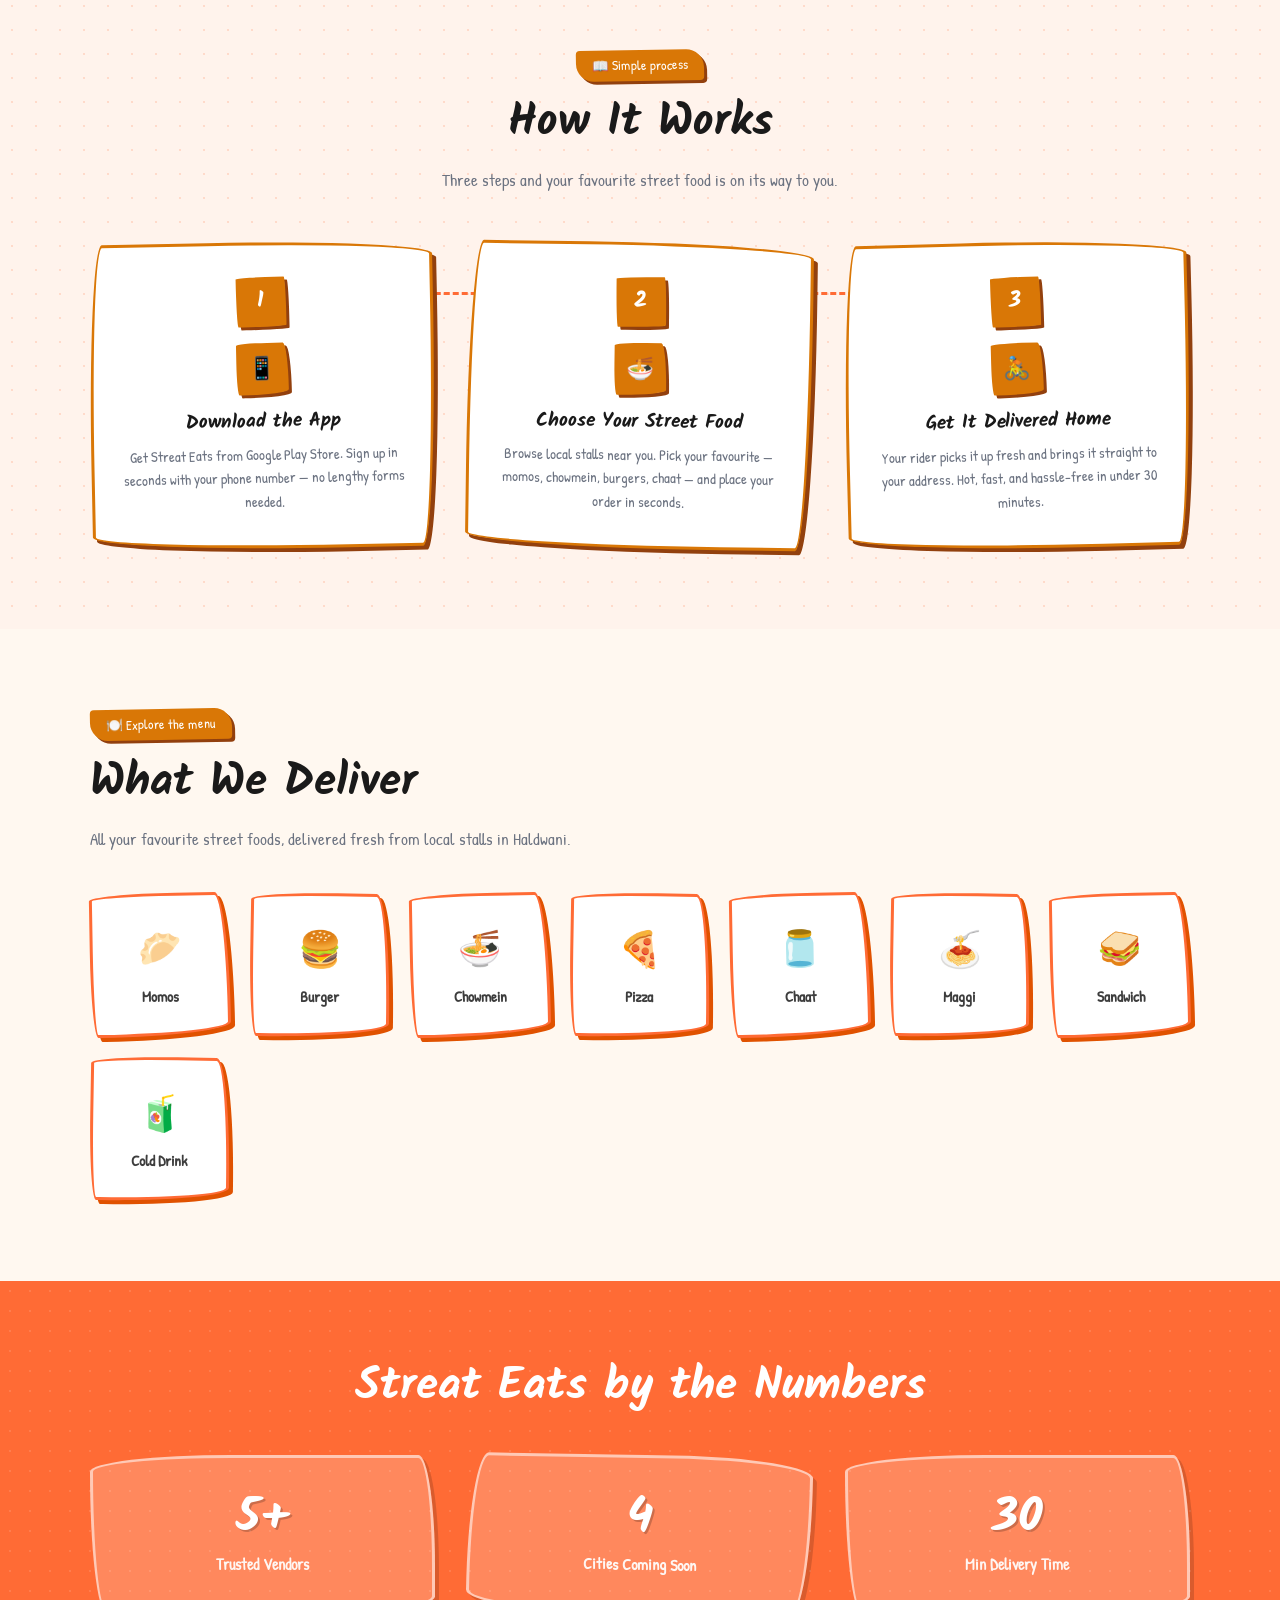
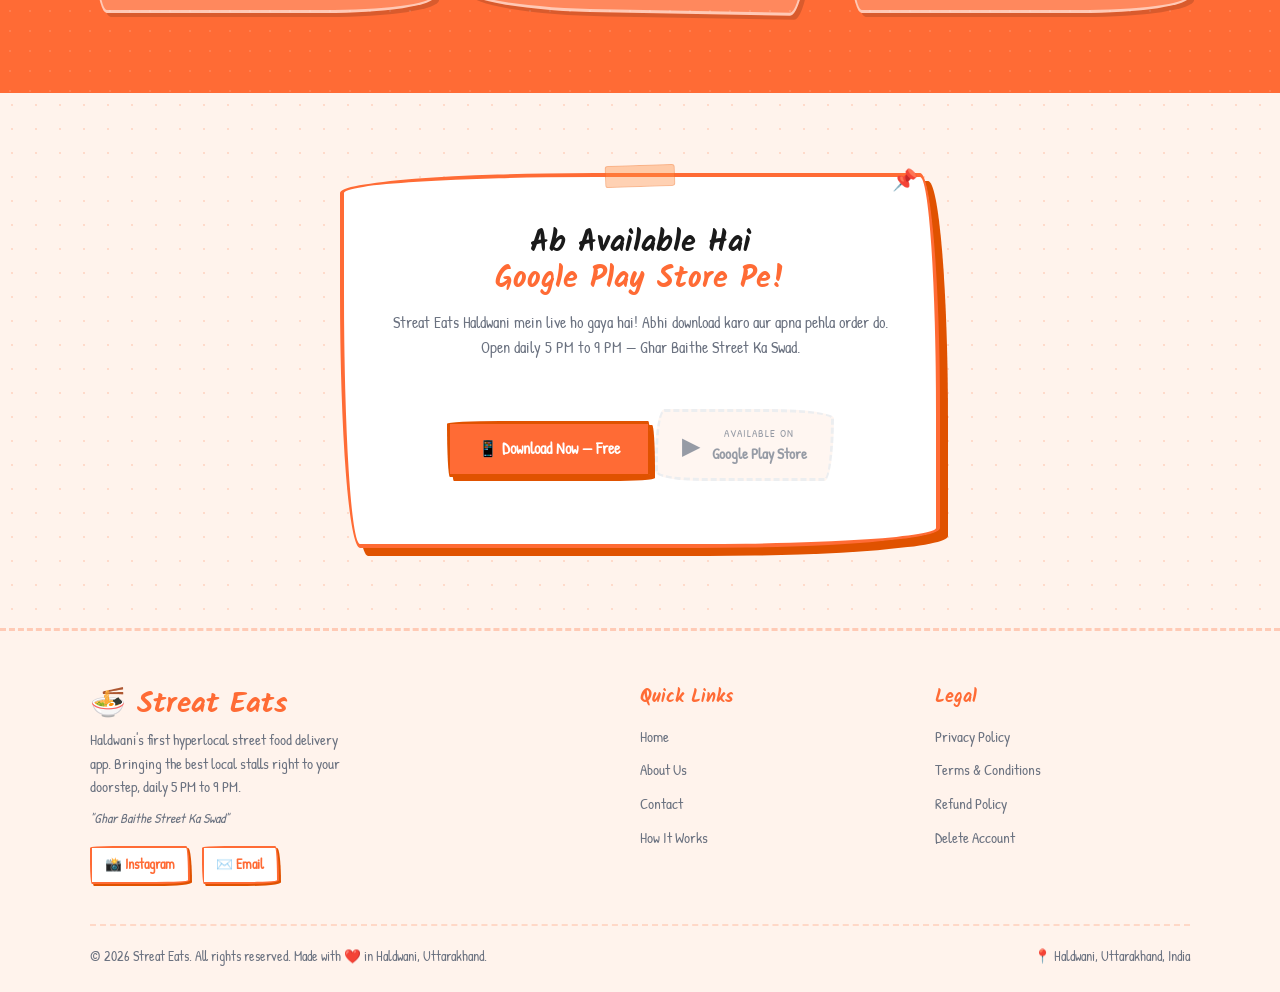
==== commit df891bf6: "Update index.html" ====
--- a/index.html
+++ b/index.html
@@ -4,11 +4,11 @@
   <meta charset="UTF-8" />
   <meta name="viewport" content="width=device-width, initial-scale=1.0" />
   <title>Streat Eats — Haldwani's First Streat Food Delivery App</title>
-  <meta name="description" content="Streat Eats delivers authentic local streat food — momos, chowmein, burgers, chaat and more — right to your door in Haldwani. Open daily 5 PM to 9 PM. Launching April 2026." />
+  <meta name="description" content="Streat Eats delivers authentic local streat food — momos, chowmein, burgers, chaat and more — right to your door in Haldwani. Open daily 5 PM to 9 PM." />
   <meta name="keywords" content="Streat Eats, Haldwani food delivery, streat food delivery, momos delivery Haldwani, local food app Uttarakhand" />
   <meta name="author" content="Streat Eats" />
   <meta property="og:title" content="Streat Eats — Haldwani's First Streat Food Delivery App" />
-  <meta property="og:description" content="Order momos, chowmein, burgers and more from your favourite local streat stalls. Delivered in 30 minutes. Launching April 2026." />
+  <meta property="og:description" content="Order momos, chowmein, burgers and more from your favourite local streat stalls. Delivered in 30 minutes. Now live on Google Play Store!" />
   <meta property="og:type" content="website" />
   <meta property="og:image" content="logo.jpg" />
   <meta name="twitter:card" content="summary_large_image" />
@@ -52,21 +52,21 @@
 <section class="hero dot-bg" aria-labelledby="hero-heading">
   <div class="hero-content">
     <div class="hero-text">
-      <div class="hero-badge">🚀 Launching April 2026</div>
+      <div class="hero-badge">✅ Now Live on Google Play Store!</div>
       <h1 id="hero-heading">
         Haldwani's First<br/>
-        <span>Streat Food</span><br/>
+        <span>Street Food</span><br/>
         Delivery App
       </h1>
-      <p>Order momos, burgers, chowmein and more — delivered from your favourite local streat stalls straight to your door in just 30 minutes. Open daily 5 PM to 9 PM.</p>
+      <p>Order momos, burgers, chowmein and more — delivered from your favourite local street stalls straight to your door in just 30 minutes. Open daily 5 PM to 9 PM.</p>
       <div class="hero-btns">
-        <a href="#download" class="btn-primary">📱 Download App (Coming Soon)</a>
+        <a href="YOUR_PLAY_STORE_LINK_HERE" class="btn-primary" target="_blank" rel="noopener noreferrer">📱 Download on Google Play</a>
         <a href="about.html" class="btn-secondary">Learn More →</a>
       </div>
     </div>
     <div class="hero-img-wrapper">
       <div class="hero-img-box">
-        <img src="logo.jpg" alt="Streat Eats — Streat Food Cart delivering local food" loading="eager" />
+        <img src="logo.jpg" alt="Streat Eats — Street Food Cart delivering local food" loading="eager" />
       </div>
       <div class="bounce-circle" aria-hidden="true">🔥</div>
       <div class="hand-arrow" aria-hidden="true">↙</div>
@@ -80,13 +80,13 @@
     <div class="reveal">
       <span class="section-tag">✨ Why choose us?</span>
       <h2 id="features-heading" class="section-title">Why Streat Eats?</h2>
-      <p class="section-subtitle">We're not just another food app. We're built specifically for Haldwani's streat food culture.</p>
+      <p class="section-subtitle">We're not just another food app. We're built specifically for Haldwani's street food culture.</p>
     </div>
     <div class="features-grid">
       <div class="feature-card tape tape-left reveal">
         <div class="icon-circle">🛺</div>
-        <h3>Local Streat Food Only</h3>
-        <p>We only list authentic local streat stalls — not restaurants. The real momos wala, the chaat corner, the burger thela. That's Streat Eats.</p>
+        <h3>Local Street Food Only</h3>
+        <p>We only list authentic local street stalls — not restaurants. The real momos wala, the chaat corner, the burger thela. That's Streat Eats.</p>
       </div>
       <div class="feature-card tape reveal">
         <div class="icon-circle">⚡</div>
@@ -113,7 +113,7 @@
     <div class="reveal" style="text-align:center; margin-bottom:1rem;">
       <span class="section-tag">📖 Simple process</span>
       <h2 id="hiw-heading" class="section-title">How It Works</h2>
-      <p class="section-subtitle" style="margin:0 auto;">Three steps and your favourite streat food is on its way to you.</p>
+      <p class="section-subtitle" style="margin:0 auto;">Three steps and your favourite street food is on its way to you.</p>
     </div>
     <div class="steps-wrapper">
       <div class="step-card reveal">
@@ -125,7 +125,7 @@
       <div class="step-card reveal">
         <div class="step-num">2</div>
         <div class="icon-circle icon-circle-gold" style="margin:0 auto 1rem; width:52px; height:52px; font-size:1.4rem;">🍜</div>
-        <h3>Choose Your Streat Food</h3>
+        <h3>Choose Your Street Food</h3>
         <p>Browse local stalls near you. Pick your favourite — momos, chowmein, burgers, chaat — and place your order in seconds.</p>
       </div>
       <div class="step-card reveal">
@@ -144,7 +144,7 @@
     <div class="reveal">
       <span class="section-tag">🍽️ Explore the menu</span>
       <h2 id="food-heading" class="section-title">What We Deliver</h2>
-      <p class="section-subtitle">All your favourite streat foods, delivered fresh from local stalls in Haldwani.</p>
+      <p class="section-subtitle">All your favourite street foods, delivered fresh from local stalls in Haldwani.</p>
     </div>
     <div class="food-grid" role="list">
       <div class="food-card reveal" role="listitem">
@@ -208,16 +208,15 @@
 <section id="download" class="dot-bg" aria-labelledby="cta-heading">
   <div class="container">
     <div class="cta-card tape thumbtack reveal">
-      <h2 id="cta-heading" style="font-size:1.9rem; margin-bottom:0.75rem;">Available Soon on<br/><span style="color:var(--primary)">Google Play Store</span></h2>
-      <p style="color:var(--muted); margin-bottom:0.5rem;">Be the first to know when Streat Eats launches in Haldwani.<br/>Drop your email and we'll notify you the moment the app goes live.</p>
-      <form class="email-form notify-form" aria-label="Email notification signup">
-        <input type="email" class="email-input" placeholder="your@email.com" required aria-label="Email address" />
-        <button type="submit" class="btn-primary">Notify Me 🔔</button>
-      </form>
-      <div class="play-badge" aria-label="Google Play Store — Coming Soon">
+      <h2 id="cta-heading" style="font-size:1.9rem; margin-bottom:0.75rem;">Ab Available Hai<br/><span style="color:var(--primary)">Google Play Store Pe!</span></h2>
+      <p style="color:var(--muted); margin-bottom:1.5rem;">Streat Eats Haldwani mein live ho gaya hai! Abhi download karo aur apna pehla order do.<br/>Open daily 5 PM to 9 PM — Ghar Baithe Street Ka Swad.</p>
+      <a href="YOUR_PLAY_STORE_LINK_HERE" class="btn-primary" target="_blank" rel="noopener noreferrer" style="display:inline-flex; align-items:center; gap:0.6rem; text-decoration:none; margin-bottom:1.2rem;">
+        📱 Download Now — Free
+      </a>
+      <div class="play-badge" aria-label="Available on Google Play Store">
         <span style="font-size:1.5rem;">▶</span>
         <div>
-          <div style="font-size:0.7rem; letter-spacing:1px; text-transform:uppercase;">Coming soon on</div>
+          <div style="font-size:0.7rem; letter-spacing:1px; text-transform:uppercase;">Available on</div>
           <div style="font-size:0.95rem; font-weight:600;">Google Play Store</div>
         </div>
       </div>
@@ -230,10 +229,10 @@
   <div class="footer-grid">
     <div class="footer-brand">
       <h2>🍜 Streat Eats</h2>
-      <p>Haldwani's first hyperlocal streat food delivery app. Bringing the best local stalls right to your doorstep, daily 5 PM to 9 PM.</p>
-      <p style="margin-top:0.5rem; color:var(--muted); font-size:0.85rem; font-style:italic;">"Ghar Baithe Streat Ka Swad"</p>
+      <p>Haldwani's first hyperlocal street food delivery app. Bringing the best local stalls right to your doorstep, daily 5 PM to 9 PM.</p>
+      <p style="margin-top:0.5rem; color:var(--muted); font-size:0.85rem; font-style:italic;">"Ghar Baithe Street Ka Swad"</p>
       <div class="footer-social">
-        <a href="https://instagram.com/streateats.app" class="social-btn" target="_blank" rel="noopener noreferrer" aria-label="Follow us on Instagram">📸 Instagram</a>
+        <a href="https://instagram.com/streateats.hld" class="social-btn" target="_blank" rel="noopener noreferrer" aria-label="Follow us on Instagram">📸 Instagram</a>
         <a href="/cdn-cgi/l/email-protection#a6d5d3d6d6c9d4d2e6d5d2d4c3c3d2c3c7d2d588cfc8" class="social-btn" aria-label="Email us">✉️ Email</a>
       </div>
     </div>
@@ -252,6 +251,7 @@
         <li><a href="privacy.html">Privacy Policy</a></li>
         <li><a href="terms.html">Terms &amp; Conditions</a></li>
         <li><a href="refund.html">Refund Policy</a></li>
+        <li><a href="delete-account.html">Delete Account</a></li>
       </ul>
     </div>
   </div>
@@ -262,7 +262,8 @@
 </footer>
 
 <!-- FLOATING BUTTONS -->
-<a href="https://wa.me/919999999999" class="whatsapp-fab" target="_blank" rel="noopener noreferrer" aria-label="Chat with us on WhatsApp">💬</a>
+<a href="https://wa.me/918630140017" class="whatsapp-fab" target="_blank" rel="noopener noreferrer" aria-label="Chat with us on WhatsApp">💬</a>
 <a href="#" class="scroll-top" aria-label="Scroll to top">↑</a>
 
-<scrip
+</body>
+</html>
